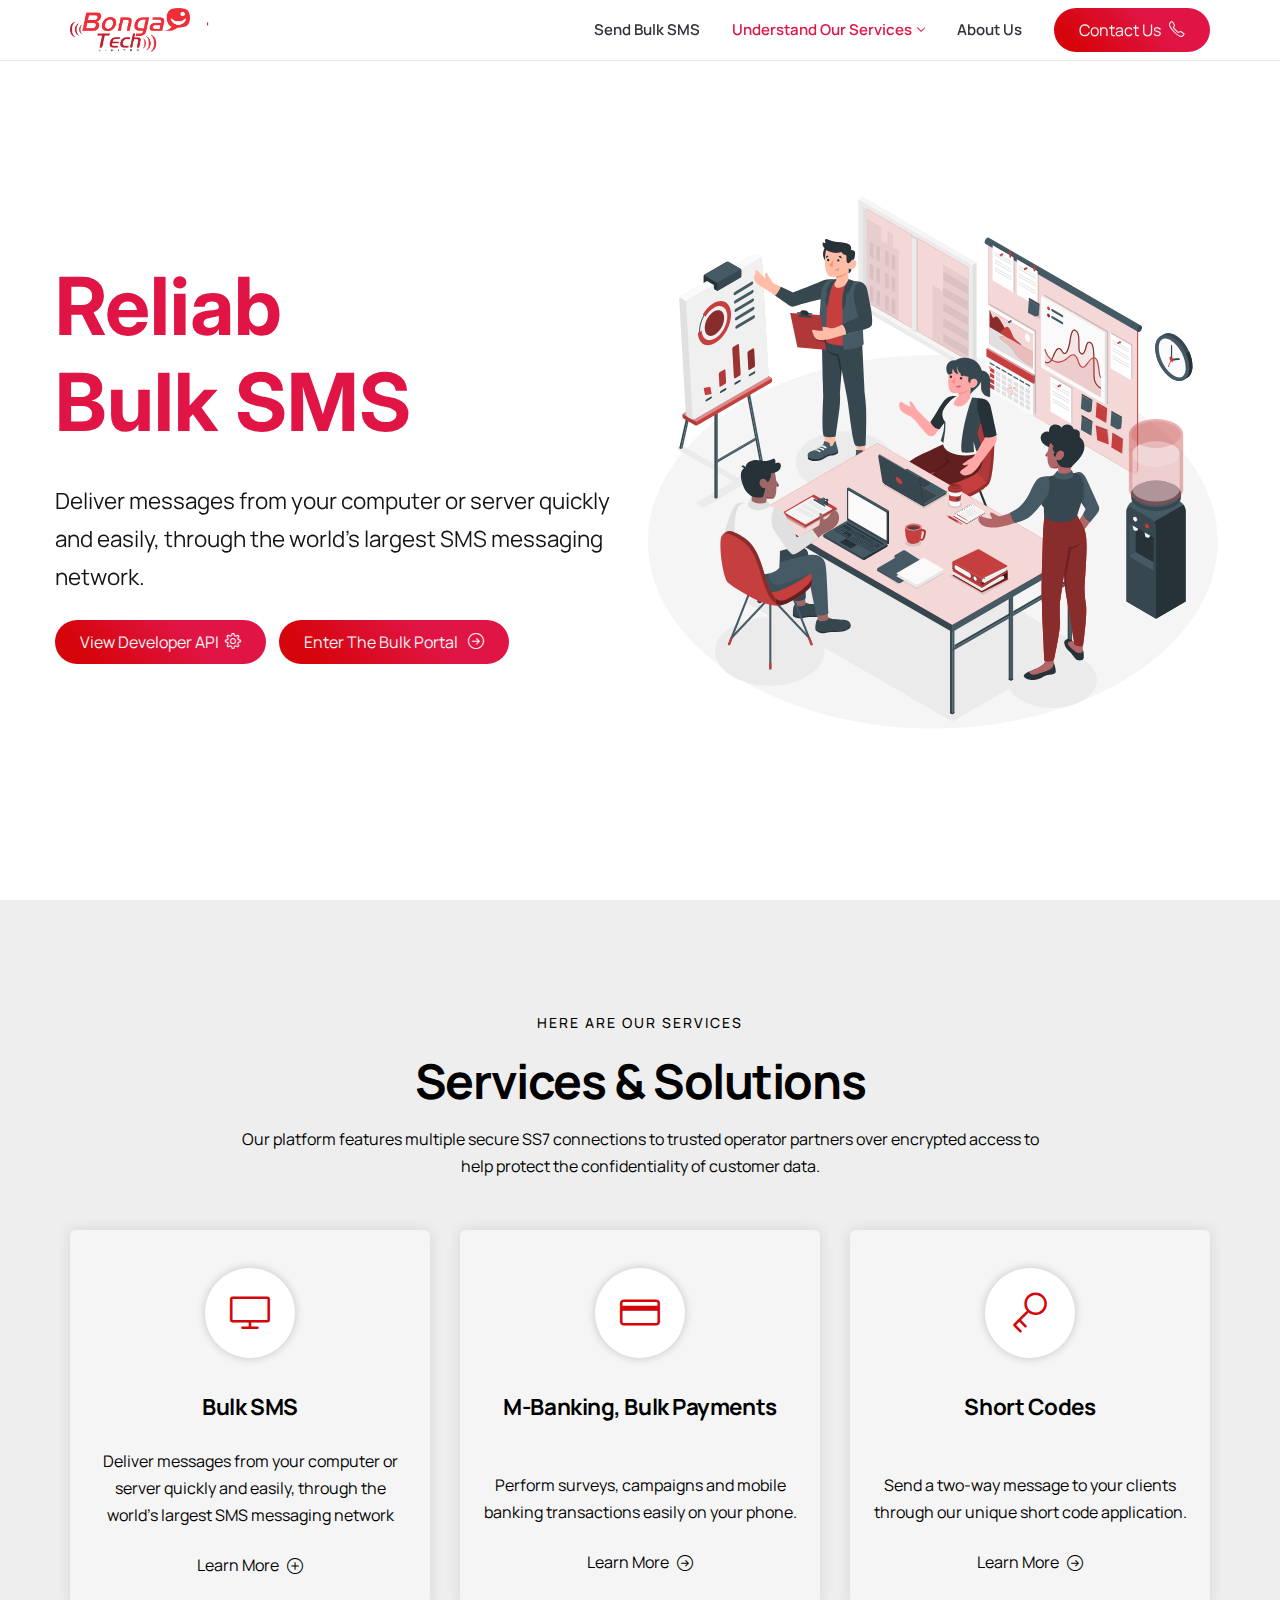
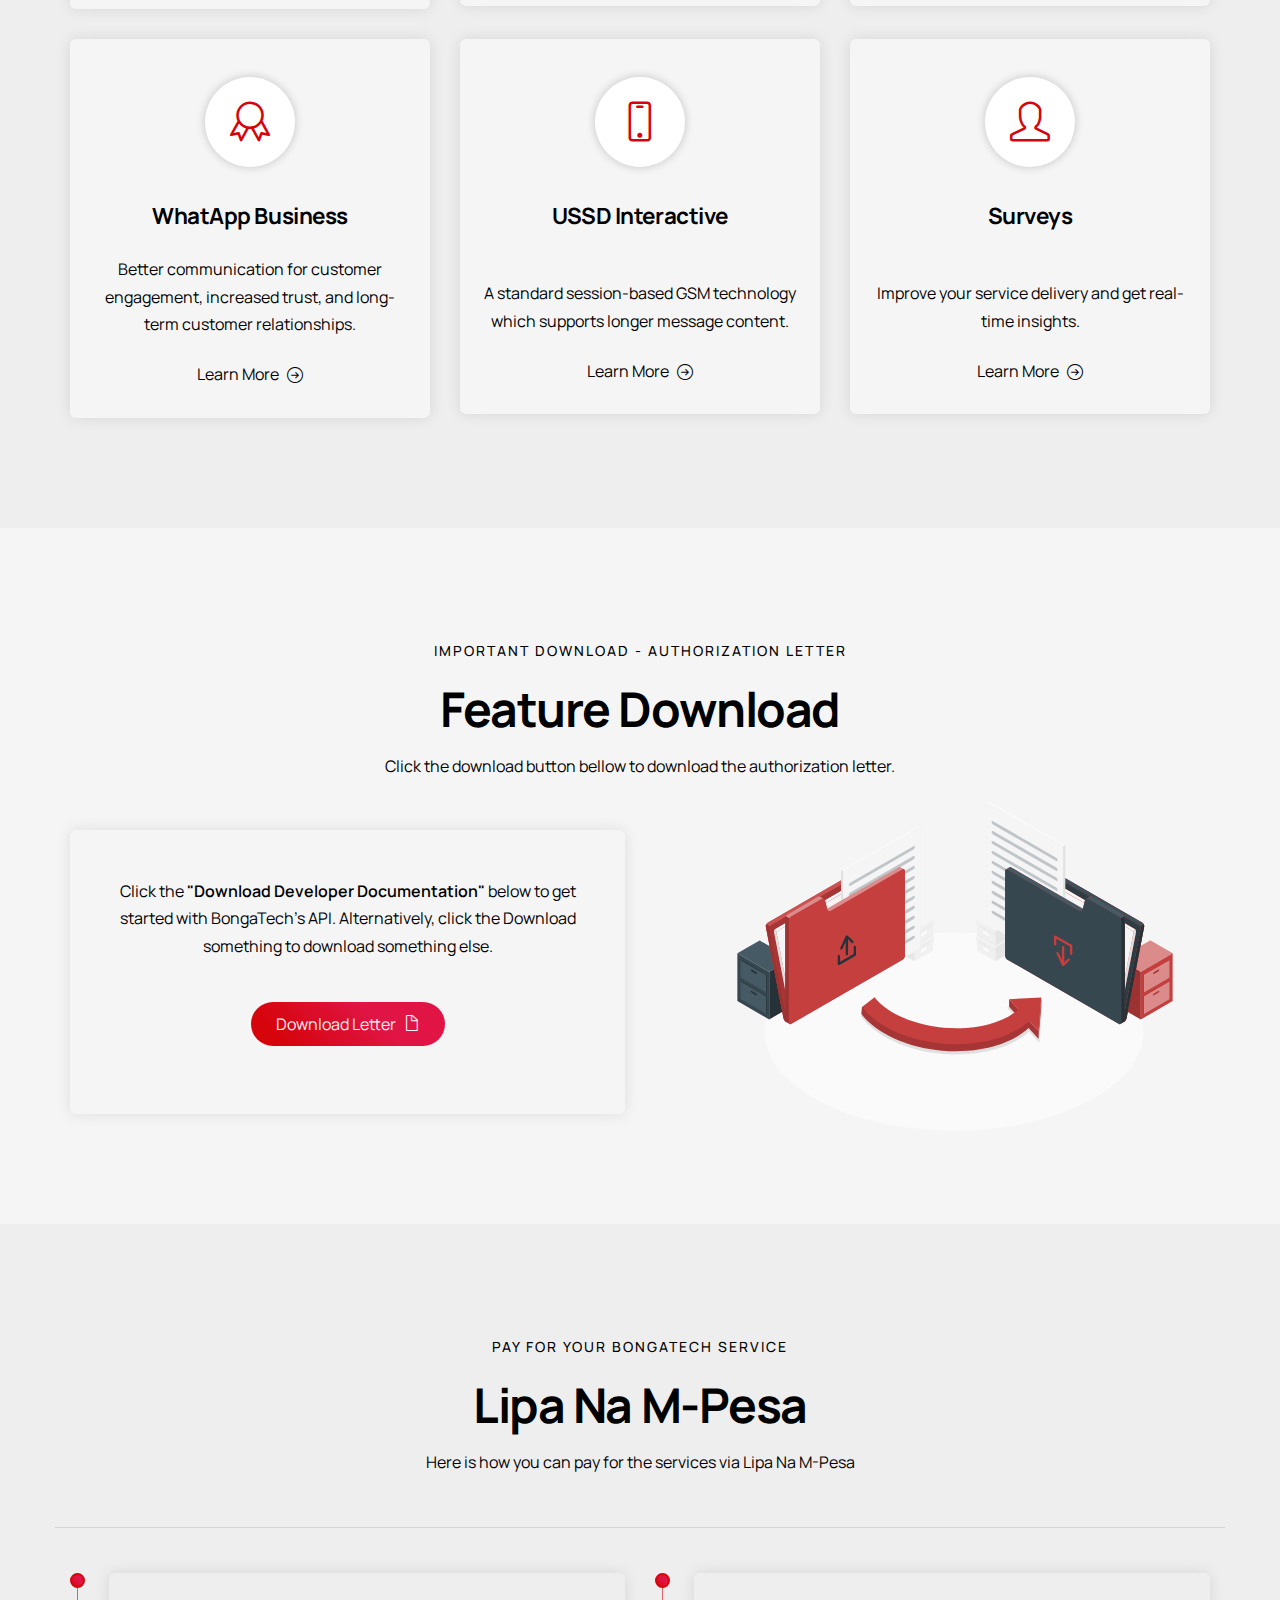
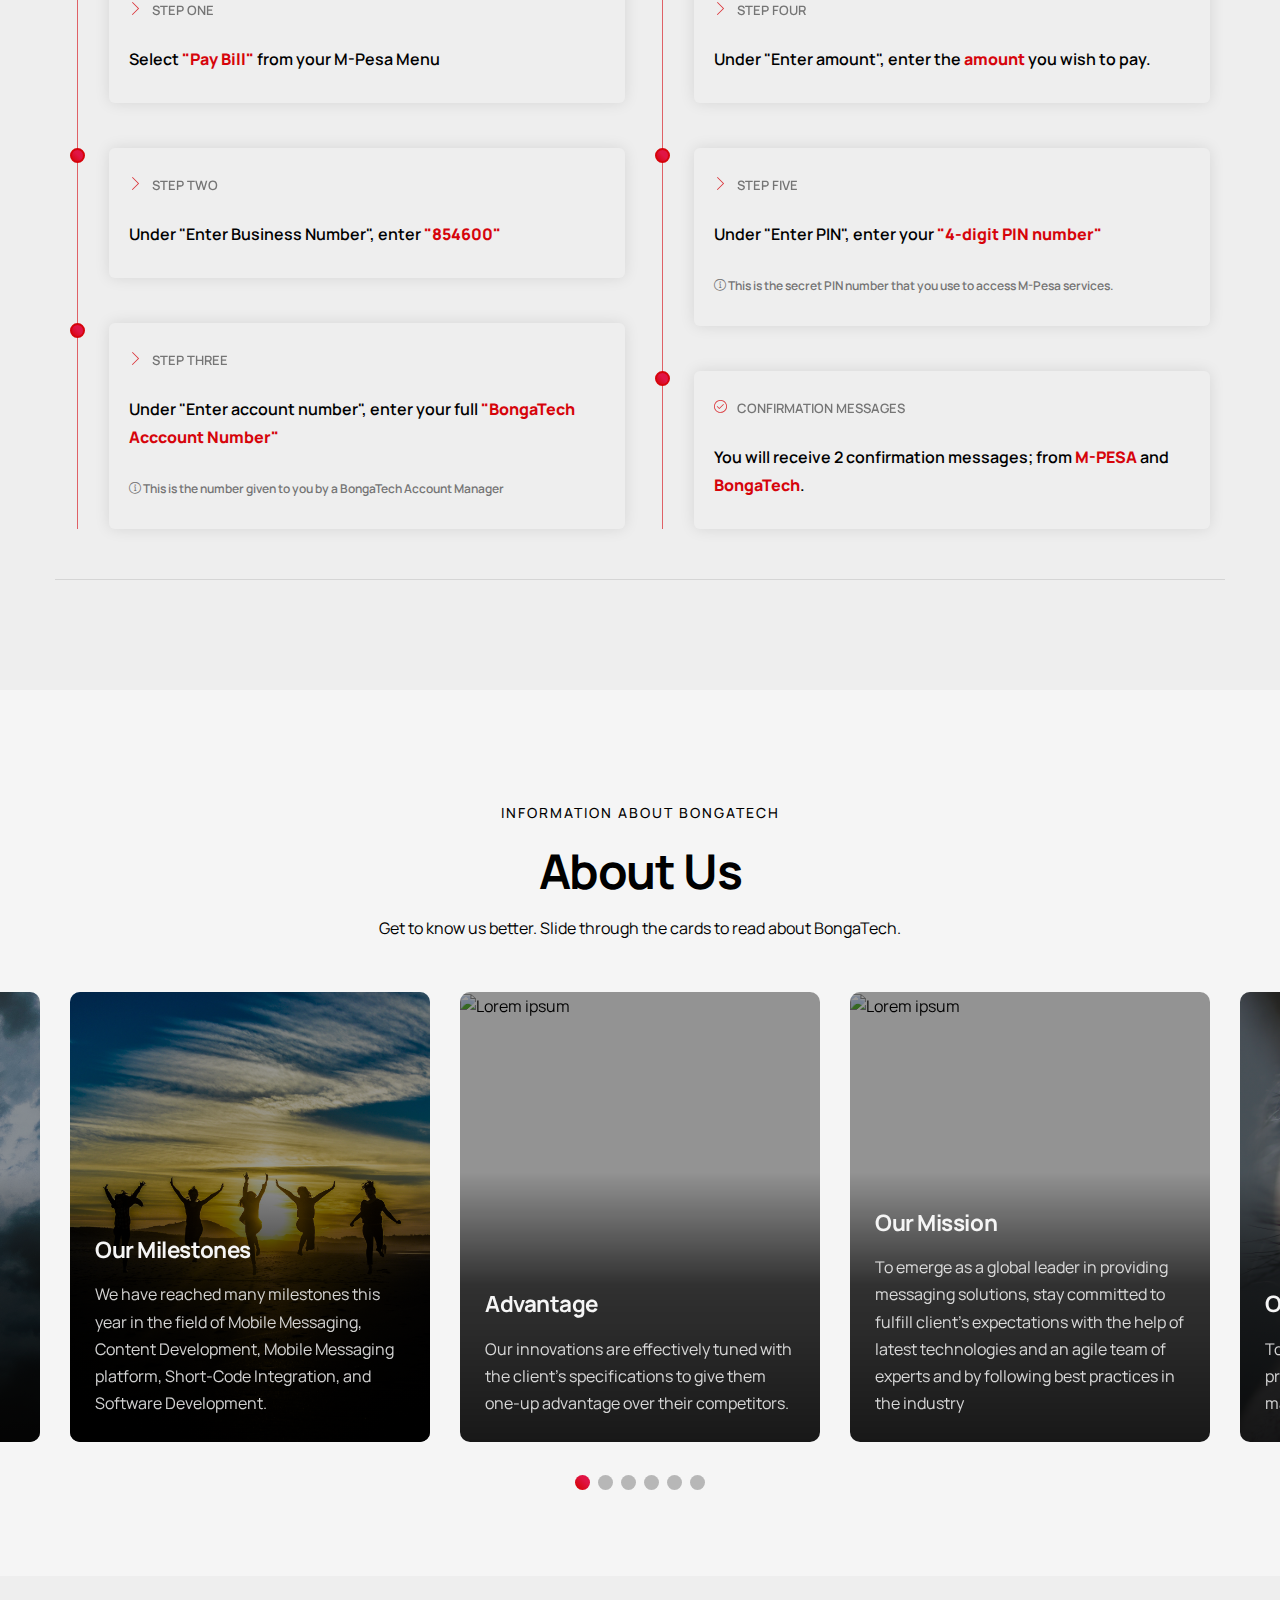
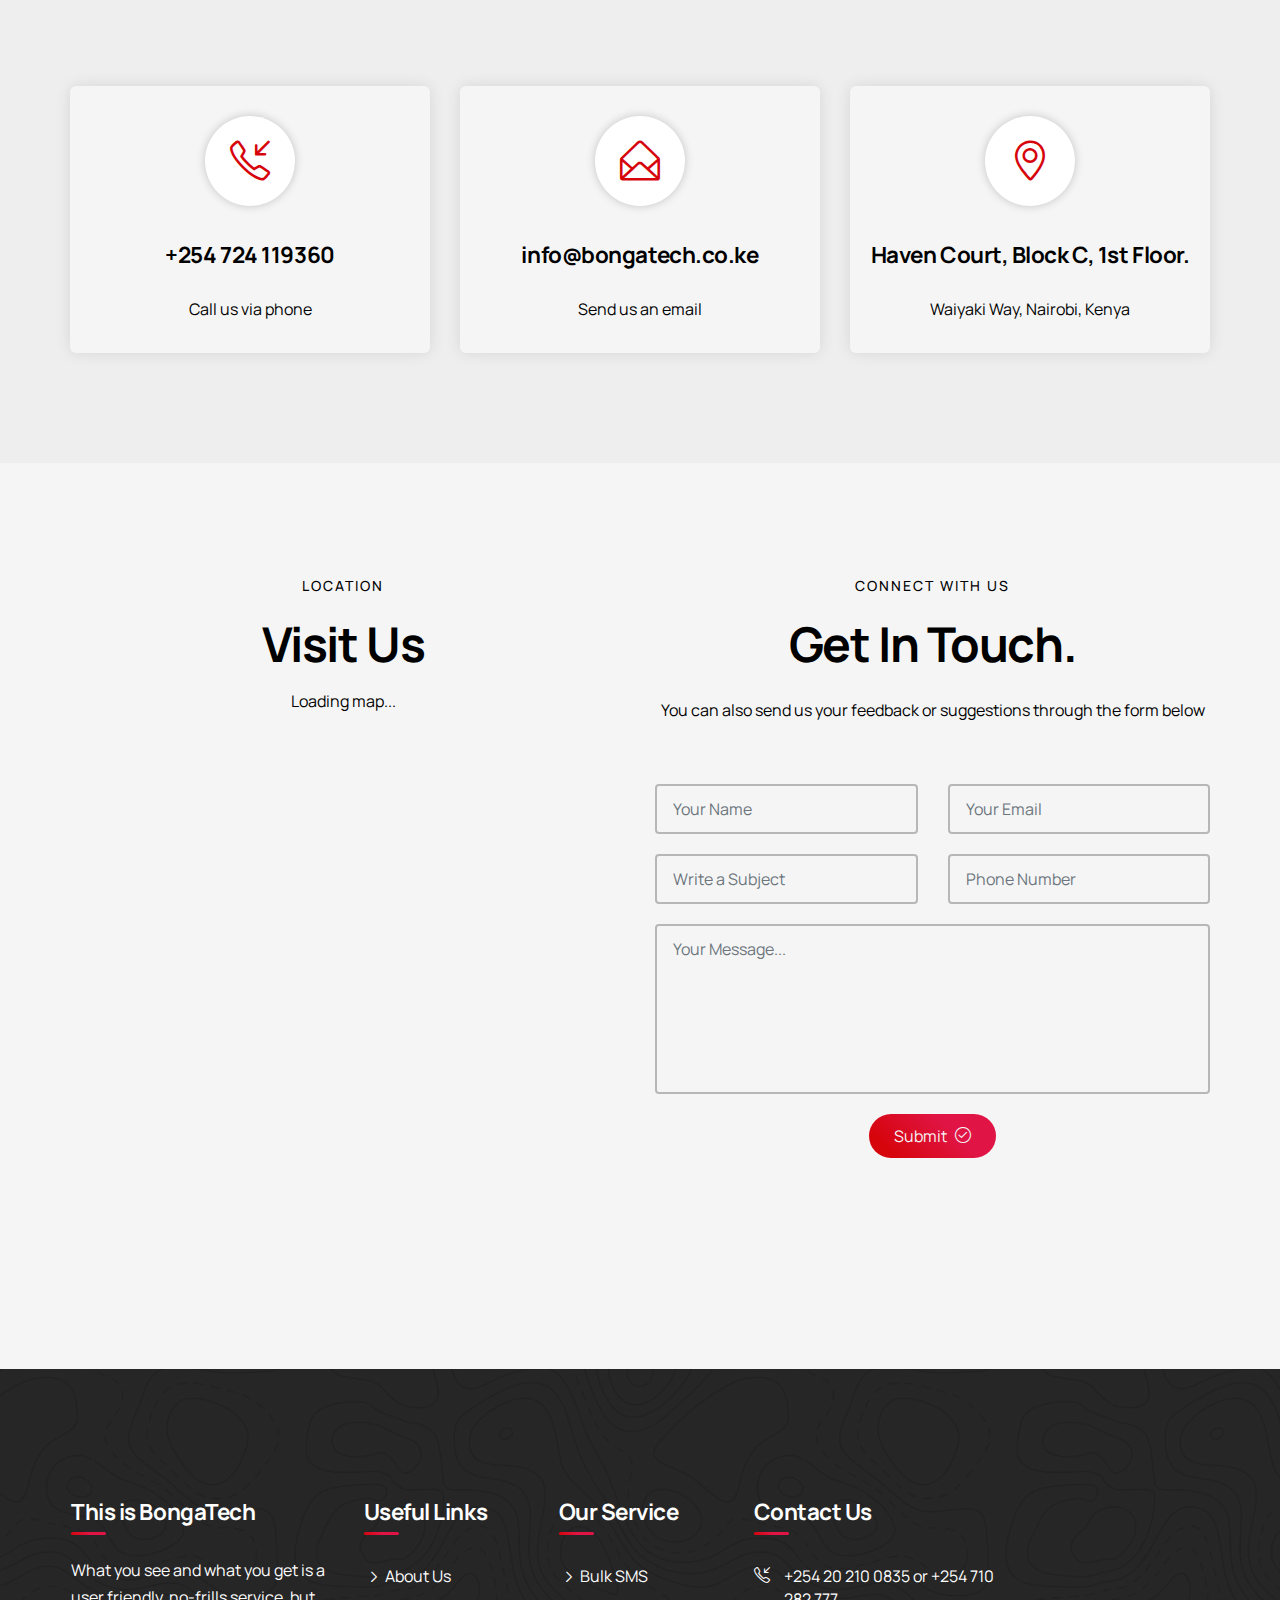
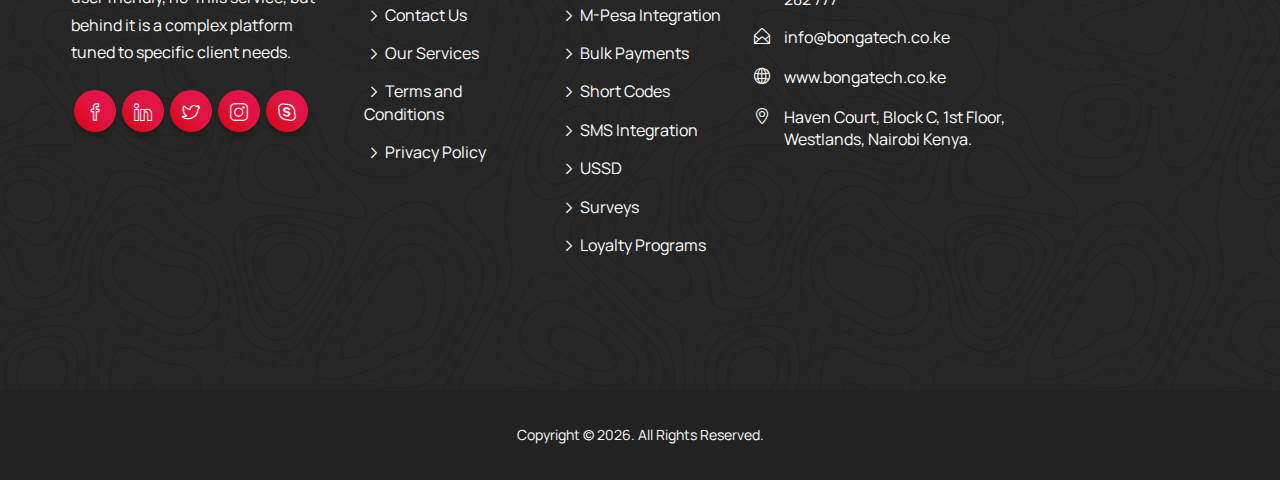
==== index.html @ d8f3064a "Additional page content for services" ====
<!DOCTYPE html>
<html lang="en">

<head>
  <meta name="author" content="">
  <meta name="description" content="">
  <meta http-equiv="Content-Type" content="text/html;charset=UTF-8" />
  <meta name="viewport" content="width=device-width, initial-scale=1.0">
  <title>BongaTech</title>

  <!--Favicon-->
  <link rel="shortcut icon" href="assets/images/favicon.png">

  <!--Stylesheet-->
  <link rel="stylesheet" href="assets/css/stylesheet-main.css">
  <link rel="stylesheet" href="assets/css/default-stylesheet.css">
  <link rel="stylesheet" href="assets/css/pink-color.css">
  <link rel="stylesheet" href="assets/css/scroll.css">

  <!-- Google Font -->
  <link href="https://fonts.googleapis.com/css2?family=Oswald:wght@200;300;400;500;600;700&amp;display=swap"
    rel="stylesheet">
  <link href="https://fonts.googleapis.com/css2?family=Inter:wght@300;400;500;600;700;800;900&amp;display=swap"
    rel="stylesheet">

  <style type="text/css">
    /* Set the size of the div element that contains the map */
    #map {
      height: 520px;
      /* The height is 400 pixels */
      width: 100%;
      /* The width is the width of the web page */
    }
  </style>

  <!--Theme Color Settings-->
  <style>
    :root {
      --hero-bg-color: #ffffff;
      --section-1-bg-color: #eeeeee;
      --section-2-bg-color: #f5f5f5;
      --section-3-bg-color: #eeeeee;
      --section-4-bg-color: #f5f5f5;
      --section-5-bg-color: #eeeeee;
      --section-6-bg-color: #f5f5f5;
      --section-7-bg-color: #eeeeee;
      --section-8-bg-color: #f5f5f5;
      --section-9-bg-color: #eeeeee;
      --section-10-bg-color: #f5f5f5;
      --section-11-bg-color: #eeeeee;
      --footer-bg-color: #000000;
    }

    .scrolldown-wrapper {
      display: none;
    }
  </style>


  <!--Cookie Concent style-->
  <link rel="stylesheet" type="text/css" href="assets/css/cookieconcent.css" />
</head>

<body>

  <!-- Header -->
  <header>
    <!-- Navbar -->
    <nav data-aos="zoom-out" data-aos-delay="800" class="navbar navbar-expand">
      <div class="container header">

        <!-- Navbar Brand-->
        <a href="index.html">
          <img src="assets/images/hireslogo.png" alt="BongaTech" class="navbar-brand" style="width: 120px;">'
        </a>
        <!-- <a class="navbar-brand" href="index.html" style="font-weight: 700;"></a> -->

        <!-- Navbar Items -->
        <ul class="navbar-nav items ml-auto">

          <!-- <li class="nav-item"><a href="#slider" class="nav-link smooth-anchor">Home</a></li> -->

          <li class="nav-item"><a href="#blog" class="nav-link smooth-anchor">Send Bulk SMS</a></li>

          <li class="nav-item dropdown"><a href="#services" class="nav-link active">Understand Our Services<i
                class="icon-arrow-down"></i></a>
            <ul class="dropdown-menu">

              <li class="nav-item dropdown"> <a class="nav-link" href="bulk-sms.html"> Bulk SMS <i
                    class="icon-screen-desktop"></i></a></li>
              <li class="nav-item dropdown"> <a class="nav-link" href="mpesa-integration.html"> M-Pesa Integration<i
                    class="icon-credit-card"></i></a> </li>
              <li class="nav-item dropdown"> <a class="nav-link" href="short-code.html">Short Codes <i
                    class="icon-key"></i></a></li>
              <li class="nav-item dropdown"> <a class="nav-link" href="">SMS Integration<i class="icon-phone"></i></a>
              </li>
              <li class="nav-item dropdown"> <a class="nav-link" href="ussd.html">USSD<i
                    class="icon-screen-smartphone"></i></a>
              </li>
              <li class="nav-item dropdown"> <a class="nav-link" href="#">Surveys<i class="icon-notebook"></i></a></li>
              <li class="nav-item dropdown"> <a class="nav-link" href="#">Loyalty Programs<i class="icon-badge"></i></a>
              </li>

            </ul>
          </li>
          <!-- <li class="nav-item"><a href="#team" class="nav-link smooth-anchor">Buy SMS Credit Units</a></li> -->
          <li class="nav-item"><a href="#about" class="nav-link smooth-anchor">About Us</a></li>
        </ul>
        <ul class="navbar-nav action">
          <li class="nav-item ml-3"><a href="#contact" class="smooth-anchor btn ml-lg-auto primary-button">Contact Us<i
                class="icon-phone"></i></a></li>
        </ul>

        <!-- Navbar Toggle -->
        <ul class="navbar-nav toggle">
          <li class="nav-item"><a href="#" class="nav-link" data-toggle="modal" data-target="#menu"><i
                class="icon-menu m-0"></i></a></li>
        </ul>
      </div>
    </nav>
  </header>

  <!-- Hero Section -->
  <section id="slider" class="p-0 featured">
    <div class="container">
      <div class="swiper-container no-slider featured animation slider-h-100">
        <div class="swiper-wrapper">
          <div class="swiper-slide slide-center">
            <!-- <img src="assets/images/bzsmssdrimg.jpg" class="full-image mask" alt=""> -->
            <!-- <div id="particles-js" class="full-image mask"></div> -->
            <div class="slide-content row">
              <div class="col-xl-6 col-lg-6 col-md-6 d-flex inner">
                <div class="center align-self-left text-center text-md-left">
                  <!-- <h2 data-aos="" data-aos-delay="0" class="title effect-static-text my-0">A</h2>
                <br> -->

                  <h1><span class="typed-words"></span><br>Bulk SMS</h1>
                  <!-- <h2 class="title effect-static-text my-0">Bulk SMS Provider</h2> -->

                  <p data-aos="" data-aos-delay="0" class="description full-slider-text-dark">Deliver
                    messages from your computer or server quickly and easily, through
                    the world’s largest SMS messaging network.</p>
                  <div class="intro-btn-item">
                    <a href="https://bulk.bongatech.co.ke/docs/1.0/overview" data-aos="" data-aos-delay="1200"
                      class="smooth-anchor ml-auto mr-auto ml-md-0 mt-4 btn primary-button">View Developer API<i
                        class="icon-settings"></i></a>
                    <a href="https://bulk.bongatech.co.ke/login" data-aos="" data-aos-delay="1200"
                      class="smooth-anchor ml-auto mr-auto ml-md-0 mt-4 btn primary-button">Enter The Bulk Portal <i
                        class="icon-arrow-right-circle"></i></a>
                  </div>
                </div>
              </div>

              <div class="col-xl-6 col-lg-6 col-md-6 inner">

                <div id="download-image" class="download-image">
                  <object data="assets/images/At the office-amico (1).svg"> </object>
                </div>

              </div>



            </div>
          </div>
        </div>
      </div>

    </div>
  </section>

  <!-- Provided Services Section -->
  <section id="services" class="offers featured background">
    <div class="container">
      <div class="row text-center intro">
        <div class="col-12">
          <span class="sub-item-title">HERE ARE OUR SERVICES</span>
          <h2>Services & Solutions</h2>
          <p class="text-max-800">Our platform features multiple secure SS7 connections to trusted operator partners
            over encrypted
            access to help protect the confidentiality of customer data.</p>
        </div>
      </div>
      <div class="row justify-content-center text-center items">
        <div class="col-12 col-lg-4 col-sm-6 col-xs-12 item">
          <div class="card">
            <i class="icon icon-screen-desktop"></i>
            <h4>Bulk SMS</h4>
            <p>Deliver messages from your computer or server quickly and easily, through the world’s largest SMS
              messaging network</p>
            <a href="" data-toggle="modal" data-target="#modalBulksms" onclick="scrollMagic()"><span>Learn More</span>
              <i class="btn-icon icon-plus"></i></a>
          </div>
        </div>
        <div class="col-12 col-lg-4 col-sm-6 col-xs-12 item">
          <div class="card">
            <i class="icon icon-credit-card"></i>
            <h4>M-Banking, Bulk Payments</h4>
            <br>
            <p>Perform surveys, campaigns and mobile banking transactions easily on your phone.</p>
            <a href="" data-toggle="modal" data-target="#modalBanking" onclick="scrollMagic()"><span>Learn More</span>
              <i class="btn-icon icon-arrow-right-circle"></i></a>
          </div>
        </div>
        <div class="col-12 col-lg-4 col-sm-6 col-xs-12 item">
          <div class="card">
            <i class="icon icon-key"></i>
            <h4>Short Codes</h4>
            <br>
            <p>Send a two-way message to your clients through our unique short code application.</p>
            <a href="" data-toggle="modal" data-target="#modalShortcodes" onclick="scrollMagic()"><span>Learn
                More</span> <i class="btn-icon icon-arrow-right-circle"></i></a>
          </div>
        </div>
        <div class="col-12 col-lg-4 col-sm-6 col-xs-12 item">
          <div class="card">
            <i class="icon icon-badge"></i>
            <h4>WhatApp Business</h4>
            <p>Better communication for customer engagement, increased trust, and long-term customer relationships.
            </p>
            <a href="" data-toggle="modal" data-target="#modalWhatsAppBusiness" onclick="scrollMagic()"><span>Learn
                More</span>
              <i class="btn-icon icon-arrow-right-circle"></i></a>
          </div>
        </div>
        <div class="col-12 col-lg-4 col-sm-6 col-xs-12 item">
          <div class="card">
            <i class="icon icon-screen-smartphone"></i>
            <h4>USSD Interactive</h4>
            <br>
            <p>A standard session-based GSM technology which supports longer message content.</p>
            <a href="" data-toggle="modal" data-target="#modalUssd" onclick="scrollMagic()"><span>Learn More</span>
              <i class="btn-icon icon-arrow-right-circle"></i></a>
          </div>
        </div>
        <div class="col-12 col-lg-4 col-sm-6 col-xs-12 item">
          <div class="card">
            <i class="icon icon-user"></i>
            <h4>Surveys</h4>
            <br>
            <p>Improve your service delivery and get real-time insights.</p>
            <a href="" data-toggle="modal" data-target="#modalSurvey" onclick="scrollMagic()"><span>Learn More</span>
              <i class="btn-icon icon-arrow-right-circle"></i></a>
          </div>
        </div>
      </div>
    </div>

    <!--Modals-->


    <!--Modal, M-Pesa Integration and Bulk Payments-->

    <div class="modal fade" id="modalBanking" tabindex="-1" role="dialog" aria-labelledby="bankingModalCenterTitle"
      aria-hidden="true">
      <div class="modal-dialog modal-dialog-centered modal-lg modal-custom" role="document">
        <div class="modal-content">
          <div class="modal-image">
            <div class="scrolldown-wrapper">
              <div class="scrolldown">
                <svg height="30" width="10">
                  <circle class="scrolldown-p1" cx="5" cy="15" r="2" />
                  <circle class="scrolldown-p2" cx="5" cy="15" r="2" />
                </svg>
              </div>
              <div class="scrolldown-words">
                <span>Scroll Down</span>
              </div>
            </div>
            <img src="assets/images/Invoice-amico.svg" class="" alt="">
            <button type="button" class="close" data-dismiss="modal" aria-label="Close">
              <span aria-hidden="true"><i class="icon-close"></i></span>
            </button>
          </div>

          <div class="modal-header">
            <h2 class="modal-title" id="bankingModalLongTitle">M-Pesa Integration</h2>
          </div>
          <div class="modal-body">
            <p style="font-weight: 500; line-height: 32px;">Our M-Pesa payment API
              allows business organizations
              to connect their systems, websites & mobile
              applications to M-Pesa allowing users to seamlessly
              send or receive money in Kenya using M-Pesa.

              <br>Our dynamic M-Pesa Payment API have user-friendly
              interactive features that provide an excellent platform
              to check transactions notifications in a secure way.
            <p>
          </div>
          <div class="modal-header">
            <h2 class="modal-title" id="bankingModalLongTitle">Bulk Payments</h2>
          </div>
          <div class="modal-body">
            <p style="font-weight: 500; line-height: 32px;">

              Make multiple payments at once from your preferred
              lists. Payroll processing to bank accounts & mobile wallets
              and bulk/ batch payments
              Our systems maintain a backed up record of all
              merchants’ financial and contact information regarding all
              transactions on their websites.
              <br>
              <br>
              <strong style="font-weight: 700; color: #007a4d;"><i class="icon-info" style="margin-right: 5px;"></i>
                We do NOT store card
                transaction details at any point before, during or after a transaction.</strong>
              <br>
              <strong style="font-weight: 700; color: #007a4d;"><i class="icon-info" style="margin-right: 5px;"></i>
                There are no limits to the
                amounts of cash
                you can receive from your clients in any given trading
                period.</strong>

            </p>
          </div>
          <div class="modal-footer">
            <a href="bulk-sms.html" data-aos="" data-aos-delay="1200"
              onclick="window.location.href='mpesa-integration.html'"
              class="smooth-anchor ml-auto mr-auto ml-md-auto mt-auto btn primary-button">Visit Bulk SMS page<i
                class="icon-arrow-right-circle"></i></a>
          </div>
        </div>
      </div>
    </div>

    <!--Modal, Bulk SMS-->

    <div class="modal fade" id="modalBulksms" tabindex="-1" role="dialog" aria-labelledby="bulksmsModalCenterTitle"
      aria-hidden="true">
      <div class="modal-dialog modal-dialog-centered modal-lg modal-custom" role="document">
        <div class="modal-content">
          <div class="modal-image">
            <div class="scrolldown-wrapper">
              <div class="scrolldown">
                <svg height="30" width="10">
                  <circle class="scrolldown-p1" cx="5" cy="15" r="2" />
                  <circle class="scrolldown-p2" cx="5" cy="15" r="2" />
                </svg>
              </div>
              <div class="scrolldown-words">
                Scroll Down
              </div>
            </div>
            <object data="assets/images/Texting-amico.svg"> </object>
            <!-- <img src="assets/images/Texting-amico.svg" class="" alt=""> -->
            <button type="button" class="close" data-dismiss="modal" aria-label="Close">
              <span aria-hidden="true"><i class="icon-close"></i></span>
            </button>
          </div>
          <div class="modal-header">
            <h2 class="modal-title" id="bulksmsModalLongTitle">Bulk SMS</h2>
          </div>
          <div class="modal-body">
            <p style="font-weight: 500; line-height: 32px;">

              Our bulk SMS technology has a platform built for
              scale, speed, and deliverability. You enjoy a single
              interface and enjoy all the benefits of a platform
              that ensures compliance and value.
              Send SMSs to your customers with a branded
              alphanumeric sender ID.

              <br>
              <br>

              <strong style="font-weight: 700;">Here is what our bulk SMS solution guarantees:</strong>

              <br>

              <strong style="font-weight: 700; color: #9d4400;"><i class="icon-check" style="margin-right: 5px;"></i>
                Increase
                brand
                identity</strong>
              <br>
              <strong style="font-weight: 700; color: #9d4400;"><i class="icon-check" style="margin-right: 5px;"></i>
                Increase customer
                engagement with your
                business
              </strong>
              <br>
              <strong style="font-weight: 700; color: #9d4400;"><i class="icon-check" style="margin-right: 5px;"></i>
                Uniqueness
              </strong>

            </p>
            <!-- <div class="modal-footer">
              <button type="button" class="btn btn-secondary" data-dismiss="modal">Close</button>
              <button type="button" class="btn btn-primary">Save changes</button>
            </div> -->
          </div>
          <div class="modal-footer">
            <a href="bulk-sms.html" data-aos="" data-aos-delay="1200" onclick="window.location.href='bulk-sms.html'"
              class="smooth-anchor ml-auto mr-auto ml-md-auto mt-auto btn primary-button">Visit Bulk SMS page<i
                class="icon-arrow-right-circle"></i></a>
          </div>
        </div>
      </div>
    </div>

    <!--Modal Bulk SMS end-->

    <!--Modal, Short codes start-->

    <div class="modal fade" id="modalShortcodes" tabindex="-1" role="dialog"
      aria-labelledby="shortcodesModalCenterTitle" aria-hidden="true">
      <div class="modal-dialog modal-dialog-centered modal-lg modal-custom" role="document">
        <div class="modal-content">
          <div class="modal-image">
            <div class="scrolldown-wrapper">
              <div class="scrolldown">
                <svg height="30" width="10">
                  <circle class="scrolldown-p1" cx="5" cy="15" r="2" />
                  <circle class="scrolldown-p2" cx="5" cy="15" r="2" />
                </svg>
              </div>
              <div class="scrolldown-words">
                Scroll Down
              </div>
            </div>
            <img src="assets/images/Mention-amico.svg" class="" alt="">
            <button type="button" class="close" data-dismiss="modal" aria-label="Close">
              <span aria-hidden="true"><i class="icon-close"></i></span>
            </button>
          </div>
          <div class="modal-header">
            <h2 class="modal-title" id="shortcodesModalLongTitle">Short Codes</h2>
          </div>

          <div class="modal-body">
            <p style="font-weight: 500; line-height: 32px;">

              An SMS short code is a 5 or 6-digit phone number that is used by businesses to send
              and receive text messages at scale. People opt into SMS marketing programs by
              texting a word or phrase known as a &quot;keyword&quot; to a short code. They are specifically
              meant to be shorter than normal phone numbers to make the opt in process easier.
              Additionally, short codes are capable of sending extremely high volumes of text
              messages in a short period of time. This makes them the optimal choice when looking
              to reach large amounts of people.
              <br>
              <br>
              The acceptance of SMS as an effective means is now proven with all Telecom Service
              Providers making this an essential service, using similar concepts across industries
              such as <strong>Banking, Payments, Retail, Restaurants, Insurance Sports, Event
                Management</strong> and <strong>Marketing.</strong>

              <br>

            </p>
          </div>
          <div class="modal-footer">
            <a href="short-code.html" data-aos="" data-aos-delay="1200" onclick="window.location.href='short-code.html'"
              class="smooth-anchor ml-auto mr-auto ml-md-auto mt-auto btn primary-button">Visit short-code page<i
                class="icon-arrow-right-circle"></i></a>
          </div>
        </div>
      </div>
    </div>

    <!--Modal, Survey start-->

    <div class="modal fade" id="modalSurvey" tabindex="-1" role="dialog" aria-labelledby="surveyModalCenterTitle"
      aria-hidden="true">
      <div class="modal-dialog modal-dialog-centered modal-lg modal-custom" role="document">
        <div class="modal-content">
          <div class="modal-image">
            <div class="scrolldown-wrapper">
              <div class="scrolldown">
                <svg height="30" width="10">
                  <circle class="scrolldown-p1" cx="5" cy="15" r="2" />
                  <circle class="scrolldown-p2" cx="5" cy="15" r="2" />
                </svg>
              </div>
              <div class="scrolldown-words">
                Scroll Down
              </div>
            </div>
            <img src="assets/images/Customer Survey-amico.svg" class="" alt="">
            <button type="button" class="close" data-dismiss="modal" aria-label="Close">
              <span aria-hidden="true"><i class="icon-close"></i></span>
            </button>
          </div>
          <div class="modal-header">
            <h2 class="modal-title" id="surveyModalLongTitle">Survey</h2>
          </div>

          <div class="modal-body">
            <p style="font-weight: 500; line-height: 32px;">

              Improve your service delivery by running surveys and get
              real-time insights. Get reviews about your products or
              services and make <strong>data-driven</strong> decisions. Run <strong>NPS surveys</strong>
              and get to know how your services affect your bottom-line.
              <br>

              <br>

            </p>
          </div>
          <!-- <div class="modal-footer">
            <a href="whatsapp-business.html" data-aos="" data-aos-delay="1200"
                      class="smooth-anchor ml-auto mr-auto ml-md-auto mt-auto btn primary-button">Visit M-Pesa and Survey page<i
                        class="icon-arrow-right-circle"></i></a>
          </div> -->
        </div>
      </div>
    </div>


    <!--Modal, USSD start-->

    <div class="modal fade" id="modalUssd" tabindex="-1" role="dialog" aria-labelledby="ussdModalCenterTitle"
      aria-hidden="true">
      <div class="modal-dialog modal-dialog-centered modal-lg modal-custom" role="document">
        <div class="modal-content">
          <div class="modal-image">
            <div class="scrolldown-wrapper">
              <div class="scrolldown">
                <svg height="30" width="10">
                  <circle class="scrolldown-p1" cx="5" cy="15" r="2" />
                  <circle class="scrolldown-p2" cx="5" cy="15" r="2" />
                </svg>
              </div>
              <div class="scrolldown-words">
                Scroll Down
              </div>
            </div>
            <img src="assets/images/Mention-amico.svg" class="" alt="">
            <button type="button" class="close" data-dismiss="modal" aria-label="Close">
              <span aria-hidden="true"><i class="icon-close"></i></span>
            </button>
          </div>
          <div class="modal-header">
            <h2 class="modal-title" id="ussdModalLongTitle">Interactive USSD</h2>
          </div>

          <div class="modal-body">
            <p style="font-weight: 500; line-height: 32px;">

              USSD allows interactive, 2-way communication between
              subscribers and applications. USSD can be use for user
              registration, payment platform and consumer promotion.
              <br>
              <br>

              <strong style="font-weight: 700;">You have the option of choosing between two options namely:</strong>

              <br>

              <strong style="font-weight: 700; color: #9d4400;"><i class="icon-check" style="margin-right: 5px;"></i>
                Shared USSD - used by
                multiple
                businesses or
                brands
              </strong>

              <br>

              <strong style="font-weight: 700; color: #9d4400;"><i class="icon-check" style="margin-right: 5px;"></i>
                Dedicated USSD - used only by a
                single business
                or brand.</strong>

              <br>

              <br>

            </p>
          </div>
          <div class="modal-footer">
            <a href="whatsapp-business.html" data-aos="" data-aos-delay="1200"
              onclick="window.location.href='ussd.html'"
              class="smooth-anchor ml-auto mr-auto ml-md-auto mt-auto btn primary-button">Visit Interactive USSD page<i
                class="icon-arrow-right-circle"></i></a>
          </div>
        </div>
      </div>
    </div>


    <!--Modal, WhatsApp Business start-->

    <div class="modal fade" id="modalWhatsAppBusiness" tabindex="-1" role="dialog"
      aria-labelledby="whatsAppBusinessModalCenterTitle" aria-hidden="true">
      <div class="modal-dialog modal-dialog-centered modal-lg modal-custom" role="document">
        <div class="modal-content">
          <div class="modal-image">
            <div class="scrolldown-wrapper">
              <div class="scrolldown">
                <svg height="30" width="10">
                  <circle class="scrolldown-p1" cx="5" cy="15" r="2" />
                  <circle class="scrolldown-p2" cx="5" cy="15" r="2" />
                </svg>
              </div>
              <div class="scrolldown-words">
                Scroll Down
              </div>
            </div>
            <img src="assets/images/Mention-amico.svg" class="" alt="">
            <button type="button" class="close" data-dismiss="modal" aria-label="Close">
              <span aria-hidden="true"><i class="icon-close"></i></span>
            </button>
          </div>
          <div class="modal-header">
            <h2 class="modal-title" id="whatsAppBusinessModalLongTitle">WhatsApp Business</h2>
          </div>

          <div class="modal-body">
            <p style="font-weight: 500; line-height: 32px;">

              Using WhatsApp Business API for your business messaging opens the door for better
              communication – leading to better customer engagement, increased trust, and long-
              term customer relationships. Your customers would always prefer to send you a
              message over WhatsApp rather than calling a helpdesk number or raising a ticket.
              <br>
              <br>
              Our team of experts help you build and introduce a chatbot to your clients over
              WhatsApp so you can answer FAQs faster, offload work from your client support team,
              and deliver a seamless customer experience.
              <br>
              <br>
              Chatbot or live agent enables you to send real-time alerts and notifications while
              offering always-on support.

              <br>
              <br>
              <strong style="font-weight: 700;">Our Platform is:</strong>

              <br>

              <strong style="font-weight: 700; color: #9d4400;"><i class="icon-check" style="margin-right: 5px;"></i>
                Secure - End-to-end
                encrypted messaging
                that keeps
                information safe.
              </strong>

              <br>

              <strong style="font-weight: 700; color: #9d4400;"><i class="icon-check" style="margin-right: 5px;"></i>
                Engaging - Real-time
                conversations that
                increase delivery,
                open, and conversion
                rates.</strong>

              <br>

              <strong style="font-weight: 700; color: #9d4400;"><i class="icon-check" style="margin-right: 5px;"></i>
                Reliable - We offer 24/7 support
                and channel failover
                to ensure message
                delivery.</strong>

              <br>

              <br>

            </p>
          </div>
          <div class="modal-footer">
            <a href="bulk-sms.html" data-aos="" data-aos-delay="1200"
              onclick="window.location.href='whatsapp-business.html'"
              class="smooth-anchor ml-auto mr-auto ml-md-auto mt-auto btn primary-button">Visit WhatsApp Business page<i
                class="icon-arrow-right-circle"></i></a>
          </div>
        </div>
      </div>
    </div>

  </section>

  <!--Download Item Section-->

  <section id="download" class="offers featured item-left-shape">
    <div class="container">
      <div class="row text-center intro">
        <div class="col-12">
          <span class="sub-item-title">IMPORTANT DOWNLOAD - AUTHORIZATION LETTER</span>
          <h2>Feature Download</h2>
          <p class="text-max-800">Click the download button bellow to download the authorization letter.</p>
        </div>
      </div>
      <div class="swiper-slide slide-center">
        <div class="slider-content row">
          <div class="col-xl-6 col-lg-6 col-md-6 inner">
            <div class="card justify-content-center">
              <!-- <div class="card-header-rogue">
              Download developer documentation
            </div> -->
              <div class="card-body-rogue">
                <p>Click the <strong>"Download Developer Documentation"</strong> below to get started with BongaTech's
                  API. Alternatively,
                  click the Download something to download something else.</p>
              </div>
              <div class="mx-auto" style="margin-bottom: 38px;">
                <button href="download\Authorization Letter sample.docx"
                  onclick="window.open('Authorization Letter sample.docx')"
                  class="smooth-anchor ml-auto mr-auto ml-md-0 mt-4 btn primary-button-rogue">Download Letter<i
                    class="icon-doc""></i></button>
            </div>
           
          </div>
        </div>
        <div id=" download-image" class="download-image-files inner d-flex">
                    <object data="assets/images/Transfer files-amico (1).svg" width="500" height="500"> </object>
              </div>
            </div>
          </div>

        </div>
  </section>

  <!--End Download Item-->


  <!-- Features Section -->
  <section id="features" class="offers featured item-left-shape">
    <div class="container">
      <div class="row text-center intro">
        <div class="col-12">
          <span class="sub-item-title">PAY FOR YOUR BONGATECH SERVICE</span>
          <h2>Lipa Na M-Pesa</h2>
          <p class="text-max-800">Here is how you can pay for the services via Lipa Na M-Pesa</p>
        </div>
      </div>
      <div class="resume-container">
        <div class="row">
          <div class="col-xl-6 col-lg-6 col-md-6">
            <div class="resume-items">
              <div class="item">
                <span class="bullet"></span>
                <div class="card">
                  <div class="card-header">
                    <span class="year"><i class="icon-arrow-right"></i> STEP ONE</span>
                  </div>
                  <div class="card-body">
                    <p>Select <strong>"Pay Bill"</strong> from your M-Pesa Menu</p>
                  </div>
                </div>
              </div>

              <div class="item">
                <span class="bullet"></span>
                <div class="card">
                  <div class="card-header">
                    <span class="year"><i class="icon-arrow-right"></i> STEP TWO</span>
                  </div>
                  <div class="card-body">
                    <p>Under "Enter Business Number", enter <strong>"854600"</strong></p>
                  </div>
                </div>
              </div>

              <div class="item">
                <span class="bullet"></span>
                <div class="card">
                  <div class="card-header">
                    <span class="year"><i class="icon-arrow-right"></i> STEP THREE</span>
                  </div>
                  <div class="card-body">
                    <p>Under "Enter account number", enter your full <strong>"BongaTech Acccount Number"</strong></p>
                    <br>
                    <span style="color: #747474; font-size: 12px; font-weight: 600;">
                      <i class="icon-info"></i> This is the number given to you by a BongaTech Account Manager
                    </span>
                  </div>
                </div>
              </div>
            </div>
          </div>

          <div class="col-xl-6 col-lg-6 col-md-6 skills-container">
            <div class="resume-items">
              <div class="item">
                <span class="bullet"></span>
                <div class="card">
                  <div class="card-header">
                    <span class="year"><i class="icon-arrow-right"></i> STEP FOUR</span>
                  </div>
                  <div class="card-body">
                    <p>Under "Enter amount", enter the <strong>amount</strong> you wish to pay.</p>
                  </div>
                </div>
              </div>

              <div class="item">
                <span class="bullet"></span>
                <div class="card">
                  <div class="card-header">
                    <span class="year"><i class="icon-arrow-right"></i> STEP FIVE</span>
                  </div>
                  <div class="card-body">
                    <p>Under "Enter PIN", enter your <strong>"4-digit PIN number"</strong></p>
                    <br>
                    <span style="color: #747474; font-size: 12px; font-weight: 600;">
                      <i class="icon-info"></i> This is the secret PIN number that you use to access M-Pesa services.
                    </span>
                  </div>
                </div>
              </div>

              <div class="item">
                <span class="bullet"></span>
                <div class="card">
                  <div class="card-header">
                    <span class="year"><i class="icon-check"></i> CONFIRMATION MESSAGES</span>
                  </div>
                  <div class="card-body">
                    <p>You will receive 2 confirmation messages; from <strong>M-PESA</strong> and
                      <strong>BongaTech</strong>.
                    </p>
                  </div>
                </div>
              </div>
            </div>
          </div>
        </div>
      </div>

  </section>

  <!-- About Info Section
  <section id="about" class="utf-highlights featured image-right item-left-shape">
    <div class="container">
      <div class="row">
        <div class="gallery col-12 col-md-6"> <a href="assets/images/about-1.jpg" class="utf-about-box-image"> <i
              class="view-gallery icon-picture"></i> <img src="assets/images/about-1.jpg" class="fit-image"
              alt="About Image"> </a> </div>
        <div class="col-12 col-md-6 pl-5 align-self-center text-center text-md-left">
          <div class="row intro">
            <div class="col-12 p-0">
              <span class="sub-item-title">INFORMATION ABOUT BONGATECH</span>
              <h2 class="featured alt">About Us</h2>
              <div class="bar"></div>
              <p>We are a leading mobile messaging and mobile software development organization.</p>
            </div>
          </div>
          <div class="row items">
            <div class="col-12 p-0">
              <div class="row item">
                <div class="col-12 p-0 col-md-12 align-self-center">
                  <h4>Our Milestones</h4>
                  <p>We have reached many milestones this year in the field of Mobile Messaging,
                    Content Development, Mobile Messaging platform, Short-Code Integration, and Software Development.
                  </p>
                </div>
              </div>
              <div class="row item">
                <div class="col-12 p-0 col-md-12 align-self-center">
                  <h4>Advantage</h4>
                  <p>Our innovations are effectively tuned with the client’s specifications
                    to give them one-up advantage over their competitors.</p>
                </div>
              </div>
            </div>
          </div>
        </div>
      </div>
    </div>
  </section> -->

  <!-- Blog Section -->
  <section id="about" class="carousel featured utf-showcase">
    <div class="container">
      <div class="row text-center intro">
        <div class="col-12">
          <span class="sub-item-title">INFORMATION ABOUT BONGATECH</span>
          <h2 class="featured">About Us</h2>
          <p class="text-max-800">Get to know us better. Slide through the cards to read about BongaTech.</p>
        </div>
      </div>
      <div class="swiper-container slider-mid items">
        <div class="swiper-wrapper">
          <div class="swiper-slide slide-center item">
            <div class="row card p-0 text-left">
              <div class="image-over"> <img src="assets/images/achievement.jpg" alt="Lorem ipsum"> </div>
              <div class="card-caption col-12 p-0">
                <div class="card-body">
                  <!-- <span class="show-date"><i class="icon-user"></i> John Doe</span>
                  <span class="show-date"><i class="icon-clock"></i> 15 Jan, 2020</span> -->
                  <a href="">
                    <h4 class="m-0">Our Milestones</h4>
                  </a>
                  <p>We have reached many milestones this year in the field of Mobile Messaging,
                    Content Development, Mobile Messaging platform, Short-Code Integration, and Software Development.
                  </p>
                </div>
              </div>
            </div>
          </div>
          <div class="swiper-slide slide-center item">
            <div class="row card p-0 text-left">
              <div class="image-over"> <img src="assets/images/bullseye.jpg" alt="Lorem ipsum"> </div>
              <div class="card-caption col-12 p-0">
                <div class="card-body">
                  <a href=" ">
                    <h4 class="m-0">Advantage</h4>
                  </a>
                  <p>Our innovations are effectively tuned with the client’s specifications
                    to give them one-up advantage over their competitors.</p>
                </div>
              </div>
            </div>
          </div>
          <div class="swiper-slide slide-center item">
            <div class="row card p-0 text-left">
              <div class="image-over"> <img src="assets/images/notebook-mockup-on-desk.png" alt="Lorem ipsum"> </div>
              <div class="card-caption col-12 p-0">
                <div class="card-body">
                  <a href="">
                    <h4 class="m-0">Our Mission</h4>
                  </a>
                  <p>To emerge as a global leader in providing messaging solutions,
                    stay committed to fulfill client’s expectations with the help of
                    latest technologies and an agile team of experts and by
                    following best practices in the industry</p>
                </div>
              </div>
            </div>
          </div>
          <div class="swiper-slide slide-center item">
            <div class="row card p-0 text-left">
              <div class="image-over"> <img src="assets/images/vision.jpg" alt="Lorem ipsum"> </div>
              <div class="card-caption col-12 p-0">
                <div class="card-body">
                  <!-- <span class="show-date"><i class="icon-user"></i>...</span>
                  <span class="show-date"><i class="icon-clock"></i>...</span> -->
                  <a href="">
                    <h4 class="m-0">Our Vision</h4>
                  </a>
                  <p>To be the leading business solutions provider in the ICT sector in
                    the Kenyan market and beyond.
                  </p>
                </div>
              </div>
            </div>
          </div>
          <div class="swiper-slide slide-center item">
            <div class="row card p-0 text-left">
              <div class="image-over"> <img src="assets/images/network.jpg" alt="Lorem ipsum"> </div>
              <div class="card-caption col-12 p-0">
                <div class="card-body">
                  <a href="">
                    <h4 class="m-0">Our Values</h4>
                  </a>
                  <p>
                    <strong style="font-weight: 700;"><i class="icon-check" style="margin-right: 5px;"></i>
                      Excellence</strong>
                    <br>
                    <strong style="font-weight: 700;"><i class="icon-check" style="margin-right: 5px;"></i>
                      Intellectual Honesty
                    </strong>
                    <br>
                    <strong style="font-weight: 700;"><i class="icon-check" style="margin-right: 5px;"></i>
                      Respect & Trust
                    </strong>
                    <br>
                    <strong style="font-weight: 700;"><i class="icon-check" style="margin-right: 5px;"></i>
                      Creativity
                    </strong>
                    <br>
                    <strong style="font-weight: 700;"><i class="icon-check" style="margin-right: 5px;"></i>
                      High Focus
                    </strong>
                  </p>
                </div>
              </div>
            </div>
          </div>
          <div class="swiper-slide slide-center item">
            <div class="row card p-0 text-left">
              <div class="image-over"> <img src="assets/images/celltower.jpg" alt="Lorem ipsum"> </div>
              <div class="card-caption col-12 p-0">
                <div class="card-body">
                  <a href="">
                    <h4 class="m-0">Promt Objectives</h4>
                  </a>
                  <p><strong style="font-weight: 700;"><i class="icon-check" style="margin-right: 5px;"></i>
                      Prompt delivery within
                      client timelines
                    </strong>
                    <br>
                    <strong style="font-weight: 700;"><i class="icon-check" style="margin-right: 5px;"></i>
                      Best Customer
                      Satisfaction Index

                    </strong>
                    <br>
                    <strong style="font-weight: 700;"><i class="icon-check" style="margin-right: 5px;"></i>
                      Highly motivated
                      personnel to provide the
                      best service
                    </strong>
                  </p>
                </div>
              </div>
            </div>
          </div>
        </div>
        <div class="swiper-pagination"></div>
      </div>
    </div>
  </section>

  <!-- Company Partners Section
  <section id="partner" class="featured logos">
    <div class="container">
      <div class="row text-center intro mb-3">
        <div class="col-12">
          <span class="sub-item-title">PATNERS AND REGULATORS</span>
          <h2>Our Patners</h2>
        </div>
      </div>
      <div class="col-12 col-sm-12">
        <div class="swiper-container slider-min">
          <div class="swiper-wrapper">
            <div class="swiper-slide slide-center item"><a href="#"><img src="assets/images/brand-logo-1.png"
                  class="fit-image w-100" alt="Logo Image 1"></a></div>
            <div class="swiper-slide slide-center item"><a href="#"><img src="assets/images/brand-logo-2.png"
                  class="fit-image w-100" alt="Logo Image 2"></a></div>
            <div class="swiper-slide slide-center item"><a href="#"><img src="assets/images/brand-logo-3.png"
                  class="fit-image w-100" alt="Logo Image 3"></a></div>
            <div class="swiper-slide slide-center item"><a href="#"><img src="assets/images/brand-logo-4.png"
                  class="fit-image w-100" alt="Logo Image 4"></a></div>
            <div class="swiper-slide slide-center item"><a href="#"><img src="assets/images/brand-logo-5.png"
                  class="fit-image w-100" alt="Logo Image 5"></a></div>
            <div class="swiper-slide slide-center item"><a href="#"><img src="assets/images/brand-logo-6.png"
                  class="fit-image w-100" alt="Logo Image 6"></a></div>
            <div class="swiper-slide slide-center item"><a href="#"><img src="assets/images/brand-logo-7.png"
                  class="fit-image w-100" alt="Logo Image 7"></a></div>
          </div>
        </div>
      </div>
    </div>
  </section> -->

  <!-- Contact Address -->
  <section class="featured offers">
    <div class="container">
      <div class="row justify-content-center text-center items">
        <div class="col-12 col-md-4 col-lg-4 item">
          <div class="card featured"> <i class="icon icon-call-in"></i>
            <div class="hover-overlay-box"></div>
            <h4>+254 724 119360</h4>
            <p>Call us via phone</p>
          </div>
        </div>
        <div class="col-12 col-md-4 col-lg-4 item">
          <div class="card"> <i class="icon icon-envelope-open"></i>
            <div class="hover-overlay-box"></div>
            <h4>info@bongatech.co.ke</h4>
            <p>Send us an email</p>
          </div>
        </div>
        <div class="col-12 col-md-4 col-lg-4 item">
          <div class="card featured"> <i class="icon icon-location-pin"></i>
            <div class="hover-overlay-box"></div>
            <h4>Haven Court, Block C, 1st Floor.</h4>
            <p>Waiyaki Way, Nairobi, Kenya</p>
          </div>
        </div>
      </div>
    </div>
  </section>

  <!-- Contact Form Section -->
  <section id="contact" class="form featured utf-showcase">
    <div class="container">
      <div class="row intro mx-auto text-center">
        <div class="col-12 col-md-6 pr-md-4 d-md-block col-gallery-item">
          <span class="sub-item-title">LOCATION</span>
          <h2 class="featured alt">Visit Us</h2>
          <!--The div element for the map -->

          <div id="map">Loading map...</div>
        </div>
        <div class="col-12 col-md-6 align-self-start text-center text-md-left">
          <!-- Success Message -->
          <div class="row success message" id="success_message">
            <div class="col-12 p-0">
              <i class="icon bigger icon-check"></i>
              <h3>Success Your Message</h3>
              <p>Your Message Has Been Sent Successfully.</p>
              <a href="branding-agency.html" class="btn mx-auto primary-button">Refresh to Homepage <i
                  class="icon-refresh"></i></a>
            </div>
          </div>
          <div class="row text-center">
            <div class="row intro mx-auto">
              <div class="col-12 col-md-12 p-0">
                <span class="sub-item-title">CONNECT WITH US</span>
                <h2 class="featured alt">Get In Touch.</h2>
                <p>You can also send us your feedback or suggestions through the form below</p>
              </div>
            </div>
            <div class="col-12 p-0">
              <div class="row">
                <form class="form-wrapper" onsubmit="return sendmessage();" name="contact-us" id="contact-us"
                  method="post">
                  <fieldset class="step-group">
                    <div class="row">
                      <div class="col-12 col-md-6 input-group padding-left-0">
                        <input type="text" name="name" id="name" data-minlength="3" class="form-control"
                          placeholder="Your Name" required>
                      </div>
                      <div class="col-12 col-md-6 input-group padding-right-0">
                        <input type="email" name="email" id="email" data-minlength="3" class="form-control"
                          placeholder="Your Email" required>
                      </div>
                    </div>
                    <div class="row">
                      <div class="col-12 col-md-6 input-group padding-left-0">
                        <input type="text" name="subject" id="subject" data-minlength="3" class="form-control"
                          placeholder="Write a Subject" required>
                      </div>
                      <div class="col-12 col-md-6 input-group padding-right-0">
                        <input type="number" name="phone" id="phone" data-minlength="3" class="form-control"
                          placeholder="Phone Number" required>
                      </div>
                    </div>
                    <div class="row">
                      <div class="col-12 col-md-12 input-group padding-left-0 padding-right-0">
                        <textarea data-minlength="3" name="message" id="message" class="form-control"
                          placeholder="Your Message..." required></textarea>
                      </div>
                    </div>
                    <div class="col-12 col-md-12 align-self-center text-center input-group">
                      <button class="mx-auto btn primary-button btn_submit">Submit <i
                          class="icon-check left"></i></button>
                    </div>
                  </fieldset>
                </form>
              </div>
            </div>
          </div>
        </div>
      </div>
    </div>
  </section>

  <!-- Footer Section -->
  <footer>
    <section id="footer" class="odd footer">
      <div class="container">
        <div class="row">
          <div class="col-12 col-lg-3 col-sm-12 col-xs-12 p-3 text-lg-left">
            <h4>This is BongaTech</h4>
            <p>What you see and what you get is a user friendly, no-frills service, but behind it
              is a complex platform tuned to specific client needs.</p>
            <ul class="navbar-nav social share-list mt-0 ml-auto">
              <li class="nav-item"><a href="#" class="nav-link"><i class="icon-social-facebook"></i></a></li>
              <li class="nav-item"><a href="#" class="nav-link"><i class="icon-social-linkedin"></i></a></li>
              <li class="nav-item"><a href="#" class="nav-link"><i class="icon-social-twitter"></i></a></li>
              <li class="nav-item"><a href="#" class="nav-link"><i class="icon-social-instagram"></i></a></li>
              <li class="nav-item"><a href="#" class="nav-link"><i class="icon-social-skype"></i></a></li>
            </ul>
          </div>
          <div class="col-12 col-lg-2 col-sm-6 col-xs-6 p-3 text-left">
            <h4>Useful Links</h4>
            <ul class="navbar-nav fb-nav-link">
              <li class="nav-item"><a href="#" class="nav-link"><i class="icon-arrow-right"></i> About Us</a></li>
              <li class="nav-item"><a href="#" class="nav-link"><i class="icon-arrow-right"></i> Contact Us</a></li>
              <li class="nav-item"><a href="#" class="nav-link"><i class="icon-arrow-right"></i> Our Services</a></li>
              <li class="nav-item"><a href="#" class="nav-link"><i class="icon-arrow-right"></i> Terms and
                  Conditions</a>
              </li>
              <li class="nav-item"><a href="#" class="nav-link"><i class="icon-arrow-right"></i> Privacy Policy</a></li>
            </ul>
          </div>
          <div class="col-12 col-lg-2 col-sm-6 col-xs-6 p-3 text-left">
            <h4>Our Service</h4>
            <ul class="navbar-nav fb-nav-link">
              <li class="nav-item"><a href="#" class="nav-link"><i class="icon-arrow-right"></i> Bulk SMS</a></li>
              <li class="nav-item"><a href="#" class="nav-link"><i class="icon-arrow-right"></i> M-Pesa Integration</a>
              </li>
              <li class="nav-item"><a href="#" class="nav-link"><i class="icon-arrow-right"></i> Bulk Payments</a></li>
              <li class="nav-item"><a href="#" class="nav-link"><i class="icon-arrow-right"></i> Short Codes</a></li>
              <li class="nav-item"><a href="#" class="nav-link"><i class="icon-arrow-right"></i> SMS Integration</a>
              </li>
              <li class="nav-item"><a href="#" class="nav-link"><i class="icon-arrow-right"></i> USSD</a></li>
              <li class="nav-item"><a href="#" class="nav-link"><i class="icon-arrow-right"></i> Surveys</a></li>
              <li class="nav-item"><a href="#" class="nav-link"><i class="icon-arrow-right"></i> Loyalty Programs</a>
              </li>
            </ul>
          </div>
          <div class="col-12 col-lg-3 col-sm-6 col-xs-6 p-3 text-left">
            <h4>Contact Us</h4>
            <ul class="navbar-nav fb-contact-info">
              <li class="nav-item"><a href="#" class="nav-link"><i class="icon-call-in mr-2"></i> +254 20 210 0835 or
                  +254 710 282 777</a>
              </li>
              <li class="nav-item"><a href="#" class="nav-link"><i class="icon-envelope-open mr-2"></i>
                  info@bongatech.co.ke
                </a></li>
              <li class="nav-item"><a href="#" class="nav-link"><i class="icon-globe mr-2"></i> www.bongatech.co.ke</a>
              </li>
              <li class="nav-item"><a href="#" class="nav-link"><i class="icon-location-pin mr-2"></i> Haven Court,
                  Block C, 1st Floor,
                  Westlands, Nairobi Kenya.</a></li>
            </ul>
          </div>
        </div>
      </div>
    </section>

    <!-- Copyright Section -->
    <div id="copyright" class="p-3 odd copyright">
      <div class="container">
        <div class="row">
          <div class="col-12 col-md-12 p-3 text-center text-lg-center">
            <p>Copyright © <span id="copyright-year">2020</span>. All Rights Reserved.</p>
          </div>
        </div>
      </div>
    </div>
  </footer>

  <!-- Modal Search Section -->
  <div id="search" class="p-0 modal fade" role="dialog" aria-labelledby="search" aria-hidden="true">
    <div class="modal-dialog modal-dialog-slideout" role="document">
      <div class="modal-content full">
        <div class="modal-header" data-dismiss="modal"><i class="icon-close"></i></div>
        <div class="modal-body">
          <form class="row">
            <div class="col-12 col-md-6 offset-md-3 p-0 align-self-center text-center">
              <div class="row">
                <div class="col-12 p-0 pb-3">
                  <h2>Search Your Keywords?</h2>
                  <div class="bar"></div>
                  <p>There are many variations of passages of Lorem Ipsum available, but the majority have suffered
                    alteration in some form, by injected humour believable.</p>
                </div>
              </div>
              <div class="row">
                <div class="col-12 p-0 input-group">
                  <input type="text" class="form-control search-type-item" placeholder="Type and Hit Enter...">
                  <button class="btn primary-button">SEARCH <i class="icon-magnifier"></i></button>
                </div>
              </div>
            </div>
          </form>
        </div>
      </div>
    </div>
  </div>

  <!-- Modal Menu Navigation -->
  <div id="menu" class="p-0 modal fade" role="dialog" aria-labelledby="menu" aria-hidden="true">
    <div class="modal-dialog modal-dialog-slideout" role="document">
      <div class="modal-content full nav-modal">
        <div class="modal-header" data-dismiss="modal"><i class="icon-close"></i></div>
        <div class="menu modal-body">
          <div class="row w-100">
            <div class="items p-0 col-12 text-center"> </div>
            <div class="contacts p-0 col-12 text-center"> </div>
          </div>
        </div>
      </div>
    </div>
  </div>

  <!-- Back To Top Scroll -->
  <div id="scroll-to-top" class="scroll-to-top"> <a href="#slider" class="smooth-anchor"> <i class="icon-arrow-up"></i>
    </a> </div>

  <!--Scripts-->

  <!--Maps API-->
  <script>
    // Initialize and add the map
    function initMap() {
      // The location of Uluru
      let bongatech = { lat: -1.2613034359541369, lng: 36.79392331432503 };
      // The map, centered at Uluru
      let map = new google.maps.Map(document.getElementById("map"), {
        zoom: 15,
        center: bongatech,
        // mapId: 'f5b6986b04c39697'
      });
      // console.log("This has happened");
      // The marker, positioned at Haven
      let marker = new google.maps.Marker({
        position: bongatech,
        map: map,
      });
    }
  </script>
  <script
    src="https://maps.googleapis.com/maps/api/js?key=AIzaSyAoLqxPy8VWhHXcZunTnTdIyuh94TSbn-g&map_ids=f5b6986b04c39697&callback=initMap">
    </script>
  <script src="assets/js/jquery.min.js"></script>
  <script src="assets/js/jquery.easing.min.js"></script>
  <script src="assets/js/ponyfill.min.js"></script>
  <script src="assets/js/popper.min.js"></script>
  <script src="assets/js/bootstrap.min.js"></script>
  <script src="assets/js/slider.min.js"></script>
  <script src="assets/js/gallery.min.js"></script>
  <script src="assets/js/animation.min.js"></script>
  <script src="assets/js/particles.min.js"></script>
  <script src="assets/js/typed.js"></script>
  <script src="assets/js/custom_script.js"></script>
  <script src="assets/js/scroll.js"></script>
  <script>
    var typed = new Typed('.typed-words', {
      strings: ["Reliable", "Secure", "Flexible", "Innovative"],
      typeSpeed: 100,
      backSpeed: 100,
      backDelay: 4000,
      startDelay: 100,
      loop: true,
      showCursor: false
    });
  </script>

  <script>
    //When the modal revel button is clicked
    function scrollMagic() {
      $('.scrolldown-wrapper').delay(500).fadeIn('slow', function () {
        $('.scrolldown-wrapper').delay(2500).fadeOut();
      });
    }
  </script>

  <!--Cookie Concent-->

  <script src="https://cdn.jsdelivr.net/npm/cookieconsent@3/build/cookieconsent.min.js" data-cfasync="false"></script>
  <script>
    window.cookieconsent.initialise({
      "palette": {
        "popup": {
          "background": "#d6040b"
        },
        "button": {
          "background": "#db5151"
        }
      },
      "theme": "classic",
      "position": "bottom-right",
      "content": {
        "message": "This website (bongatech.co.ke) uses cookies. Allowing cookies provides the best experience.",
        "dismiss": "Okay",
        "href": "bongatech.co.ke"
      }
    });
  </script>
  <script>
    document.querySelector('#copyright-year').innerText = new Date().getFullYear();
  </script>
</body>

</html>
---- assets/css/stylesheet-main.css ----
@charset "UTF-8";
/*Bootstrap Css*/

@import url("other/bootstrap.min.css");
/*Slider Css*/

@import url("other/slider.min.css");
/*Icons Css*/

@import url("other/icons.min.css");
/*Gallery Css*/

@import url("other/gallery.min.css");
/*Animation Css*/

@import url("other/animation.min.css");
/*Google Fonts*/

@import url('https://fonts.googleapis.com/css2?family=Oswald:wght@200;300;400;500;600;700&;display=swap');
@import url('https://fonts.googleapis.com/css2?family=Inter:wght@300;400;500;600;700;800;900&;display=swap');
@import url('https://fonts.googleapis.com/css2?family=Manrope:wght@200;300;400;500;600;700;800&display=swap');
/*----------------------------------------------
   [Table Of Content]
------------------------------------

#. Typography
#. General Style 
#. Section Style
#. Helper Style
#. Header Style
#. Slider Style
#. Feature Services Style
#. Form Control Style
#. Form Wrapper Style
#. List View Style
#. Gallery Style
#. Footer Style
#. Modal Dialog Style
#. Page Not Found
#. Scroll to Top
#. Vfx Loader Style
#. Cookie Concent Style

----------------------------------------------*/

/*----------------------------------------------
 Typography
----------------------------------------------*/

html, body, div, span, applet, object, iframe, h1, h2, h3, h4, h5, h6, p, blockquote, pre, a, abbr, acronym, address, big, cite, code, del, dfn, em, img, ins, kbd, q, s, samp, small, strike, strong, sub, sup, tt, var, b, u, i, center, dl, dt, dd, ol, ul, li, fieldset, form, label, legend, table, caption, tbody, tfoot, thead, tr, th, td, article, aside, canvas, details, embed, figure, figcaption, footer, header, hgroup, menu, nav, output, ruby, section, summary, time, mark, audio, video {
	margin: 0;
	padding: 0;
	border: 0;
	font-size: 100%;
	vertical-align: baseline;
}

article, aside, details, figcaption, figure, footer, header, hgroup, menu, nav, section {
	display: block;
}

html {
	overflow-x: hidden;
}

body {
	overflow-x: hidden;
	font-family: var(--primary-font);
	color: var(--primary-p-color);
	background-color: var(--primary-bg-color);
}

body.odd {
	background-color: var(--secondary-bg-color);
}

body .odd {
	color: var(--secondary-p-color);
}

ol, ul {
	padding-left: 20px;
}

ol {
	list-style: decimal;
}

ul {
	list-style: disclosure-closed;
}

ul ul {
	list-style: disclosure-closed;
}

pre, code {
	display: block;
	margin: 1rem 0;
	color: var(--primary-color);
}

blockquote, q {
	display: block;
	margin: 1rem 0;
	quotes: none;
	quotes: none;
	font-size: 22px;
	line-height: 1.7;
	background: #ffffff;
	font-weight: 700;
	border-radius: 8px;
	padding: 1rem 1.5rem;
	-webkit-box-shadow: 0px 5px 15px 0px rgba(0, 0, 0, 0.07);
	box-shadow: 0px 5px 15px 0px rgba(0, 0, 0, 0.07);
	border-left: 5px solid #ffffff;
}

.odd blockquote, q {
	border-left: 5px solid var(--secondary-bg-color-3);
}

blockquote:before, blockquote:after, q:before, q:after {
	content: '';
	content: none;
}

blockquote p, q p {
	margin: 0;
}

figure {
	margin-bottom: 1.5rem;
}

figcaption {
	margin-bottom: 1.5rem;
	font-style: italic;
	padding: 1rem 1.5rem;
	border-left: 5px solid var(--primary-bg-color-3);
}

.odd figcaption {
	border-left: 5px solid var(--secondary-bg-color-3);
}

table {
	border-collapse: collapse;
	border-spacing: 0;
}

/*----------------------------------------------
 General Style
----------------------------------------------*/

::selection {
	background: rgba(150, 155, 170, 0.5);
}

::-moz-selection {
	background: rgba(150, 155, 170, 0.5);
}

*, *:after, *:before {
	-webkit-box-sizing: border-box;
	-moz-box-sizing: border-box;
	box-sizing: border-box;
}

a:not(.btn), a:link:not(.btn), a:visited:not(.btn), a:hover:not(.btn), a:active:not(.btn) {
	font-size: 1rem;
	font-weight: 400;
	line-height: 1.6;
	color: var(--primary-color);
	text-decoration: none;
}

a:not([href]), a:not([href]):hover, a:not([href]) i, a:not([href]) i:hover {
	color: var(--primary-b-color);
}

p {
	margin: 1.5rem 0;
	font-size: var(--p-size);
	font-weight: var(--p-weight);
	line-height: 1.7;
}

p:first-child {
	margin-top: 0;
}

p:last-child {
	margin-bottom: 0;
}

h1 {
	margin-bottom: 0.5rem;
	font-size: var(--h1-size);
	font-weight: var(--h1-weight);
	line-height: 1.2;
	/* letter-spacing:2px; */
	font-family: var(--h1-font);
	color: var(--primary-color);
	-ms-word-wrap: break-word;
	word-wrap: break-word;
}

h2 {
	margin: 1rem 0;
	font-size: var(--h2-size);
	font-weight: var(--h2-weight);
	letter-spacing: -0.03em;
	line-height: 1.2;
	font-family: var(--primary-font);
	color: var(--primary-t-color);
	-ms-word-wrap: break-word;
	word-wrap: break-word;
	position: relative;
}

.broadcom-item-title {
	font-size: 4rem
}

.odd h2, .odd h3 {
	color: var(--white-color);
}

.odd .skill-text {
	color: #d9d9d9;
}

.odd .card .year, .odd .card .d-block, .odd .about_short_contact_wrap li span label {
	color: #d9d9d9;
}

.odd .resume-items .card .card-body p, .odd .about_short_contact_wrap li span, .odd .about_short_contact_wrap li span a {
	color: #8e8e8e !important;
}

#features.odd p.text-muted {
	color: #8e8e8e !important;
}

h3 {
	margin: 1rem 0 1.5rem 0;
	font-size: 2.0rem;
	letter-spacing: -0.02em;
	font-weight: 700;
	line-height: 1.2;
	font-family: var(--primary-font);
	color: var(--primary-t-color);
	-ms-word-wrap: break-word;
	word-wrap: break-word;
}

h4 {
	margin: 2rem 0 1.5rem 0;
	font-size: 1.4rem;
	letter-spacing: -0.02em;
	font-weight: 700;
	line-height: 1.5;
	font-family: var(--primary-font);
	color: var(--primary-t-color);
	-ms-word-wrap: break-word;
	word-wrap: break-word;
}

.align-self-center h4 {
	margin-top: 1rem;
	margin-bottom: 1.2rem;
	position: relative;
}

.odd h4 {
	color: var(--secondary-t-color);
}

h5 {
	margin: 1.5rem 0;
	font-size: 1.2rem;
	font-weight: 600;
	line-height: 1.5;
	font-family: var(--primary-font);
	color: var(--primary-t-color);
	-ms-word-wrap: break-word;
	word-wrap: break-word;
}

h6 {
	margin: 1.5rem 0;
	font-size: 1rem;
	font-weight: 600;
	line-height: 1.2;
	font-family: var(--primary-font);
	color: var(--primary-t-color);
	-ms-word-wrap: break-word;
	word-wrap: break-word;
}

b, strong {
	font-weight: 600;
}

li {
	margin: 0.5rem 0;
	font-size: 1rem;
	font-weight: 400;
	line-height: 1.5;
}

img {
	max-width: 100%;
	vertical-align: middle;
}

::placeholder {
	color: var(--primary-t-color);
	opacity: 0.5;
}

table {
	border-collapse: separate;
	border-spacing: 10px;
}

table td {
	padding: 10px 0;
}

table th {
	padding: 10px 0;
}

dt {
	margin: 15px 0;
}

address {
	margin-bottom: 1rem;
}

form {
	width: 100%;
}

form label {
	width: 100%;
}

input, textarea, select {
	width: 100%;
	height: 43.48px;
	background: no-repeat;
	box-shadow: none;
	padding: 0.7rem 1rem;
	border-color: var(--primary-l-color);
	border-width: 1px;
	border-radius: 2px;
}

input:focus, textarea:focus, select:focus {
	background: no-repeat;
	color: inherit;
	outline: none;
	border-color: inherit;
	box-shadow: none;
}

input {
	border-color: var(--primary-l-color);
	color: var(--primary-t-color);
}

input:focus {
	border-color: var(--primary-t-color);
	color: var(--primary-t-color);
}

input[type="radio"] {
	height: initial;
}

input[type="submit"] {
	border: 1px solid;
	padding: 2.5px 10px;
	display: block;
	width: fit-content;
	max-width: 200px;
	text-align: center;
	color: var(--primary-color);
}

input[type="submit"]:hover {
	background-color: var(--primary-color);
	color: var(--primary-b-color);
	border-color: var(--primary-color);
}

input[type=checkbox] {
	width: 20px;
	height: 20px;
}

textarea {
	height: 100px;
	resize: none;
	border-color: var(--primary-l-color);
	color: var(--primary-t-color);
}

textarea:focus {
	border-color: var(--primary-t-color);
	color: var(--primary-t-color);
}

select {
	-webkit-appearance: none;
	-moz-appearance: none;
	text-indent: 1px;
	text-overflow: '';
	line-height: 1.2;
	border-color: var(--primary-l-color);
	color: var(--primary-t-color);
}

select:focus {
	border-color: var(--primary-t-color);
	color: var(--primary-t-color);
}

select option {
	color: #2f323a;
}

hr {
	margin: 35px 0;
	border-top: 1px dashed var(--primary-l-color);
}

.odd hr {
	margin: 35px 15px;
	border-top: 1px dashed var(--secondary-l-color);
}

table {
	width: 100%;
}

tr:not(:last-child) {
	border-bottom: 1px solid;
	border-color: var(--primary-l-color);
}

.odd tr:not(:last-child) {
	border-bottom: 1px solid;
	border-color: var(--secondary-l-color);
}

td {
	padding: 10px 0;
}

/*----------------------------------------------
 Section Style
----------------------------------------------*/

section {
	width: 100%;
	padding: 110px 0;
}

section:nth-child(1):not(.footer):not(.copyright), section:nth-child(2):not(.footer):not(.copyright) {
	background-color: var(--hero-bg-color);
}

section:nth-child(3) {
	background-color: var(--section-1-bg-color);
}

section:nth-child(4) {
	background-color: var(--section-2-bg-color);
}

section:nth-child(5) {
	background-color: var(--section-3-bg-color);
}

section:nth-child(6) {
	background-color: var(--section-4-bg-color);
}

section:nth-child(7) {
	background-color: var(--section-5-bg-color);
}

section:nth-child(8) {
	background-color: var(--section-6-bg-color);
}

section:nth-child(9) {
	background-color: var(--section-7-bg-color);
}

section:nth-child(10) {
	background-color: var(--section-8-bg-color);
}

section:nth-child(11) {
	background-color: var(--section-9-bg-color);
}

section:nth-child(12) {
	background-color: var(--section-10-bg-color);
}

section:nth-child(13) {
	background-color: var(--section-11-bg-color);
}

section:nth-child(14) {
	background-color: var(--section-12-bg-color);
}

section:nth-child(15) {
	background-color: var(--section-13-bg-color);
}

section:nth-child(16) {
	background-color: var(--section-14-bg-color);
}

section:nth-child(17) {
	background-color: var(--section-15-bg-color);
}

section.bg-image-1 {
	position: relative;
	background-image: var(--bg-image-1);
	background-size: cover;
	background-position: center center;
	background-attachment: fixed;
}

section.bg-image-2 {
	position: relative;
	background-image: var(--bg-image-2);
	background-size: cover;
	background-position: center center;
	background-attachment: fixed;
}

section.featured {
	position: relative;
}

/*section.featured:after {
	content: '';
	position: absolute;
	z-index: 2;
	bottom: -22px;
	left: 50%;
	left: calc(50% - 2px);
	border-radius: 2px;
	width: 6px;
	height: 44px;
	color: var(--secondary-color);
	-webkit-transform: scale(1.15);
	-moz-transform: scale(1.15);
	-ms-transform: scale(1.15);
	-o-transform: scale(1.15);
	transform: scale(1.15);
	-webkit-transform: scale(1.1) rotate(0deg);
	transform: scale(1.1) rotate(0deg);
	background-image: -webkit-linear-gradient(45deg, var(--secondary-color) 15%, var(--primary-color) 65%);
	background-image: linear-gradient(45deg, var(--secondary-color) 15%, var(--primary-color) 65%);
}
section.featured:before {
	bottom: -45px;
	left: 50%;
	left: calc(50% - 0px);
	border: solid transparent;
	border-top-width: medium;
	border-right-width: medium;
	border-bottom-color: transparent;
	border-bottom-width: medium;
	border-left-width: medium;
	border-top-width: medium;
	border-right-width: medium;
	border-bottom-color: transparent;
	border-bottom-width: medium;
	border-left-width: medium;
	border-bottom-color: var(--secondary-color);
	content: " ";
	height: 0;
	width: 0;
	z-index:2;
	border-radius:30px;
	-webkit-transform: scale(1.1) rotate(180deg);
	transform: scale(1.1) rotate(180deg);
	position: absolute;
	pointer-events: none;
	border-width: 14px;
	margin-left: -13px;
}*/

/*section.featured::after {
    content: '';
    position: absolute;
    z-index: 2;
    bottom: -13px;
    left: 50%;
    left: calc(50% - 15px);
    border-radius: 50% 50% 2px 50%;
    width: 30px;
    height: 30px;
    color: var(--secondary-color);
    -webkit-transform: scale(1.15);
    -moz-transform: scale(1.15);
    -ms-transform: scale(1.15);
    -o-transform: scale(1.15);
    transform: scale(1.15);
    -webkit-transform: scale(1.2) rotate(45deg);
    transform: scale(1.2) rotate(45deg);
    background-image: -webkit-linear-gradient(45deg, var(--secondary-color) 15%, var(--primary-color) 65%);
    background-image: linear-gradient(45deg, var(--secondary-color) 15%, var(--primary-color) 65%);
}*/

/* section.featured::after {
    content: '';
    position: absolute;
    z-index: 2;
    bottom: -35px;
    left: 50%;
    left: calc(50% - 2px);
    border-radius: 10px;
    width: 6px;
    height: 70px;
    color: var(--secondary-color);
    -webkit-transform: scale(1.15);
    -moz-transform: scale(1.15);
    -ms-transform: scale(1.15);
    -o-transform: scale(1.15);
    transform: scale(1.15);
    -webkit-transform: scale(1.2) rotate(0deg);
    transform: scale(1.2) rotate(0deg);
    background-image: -webkit-linear-gradient(45deg, var(--secondary-color) 15%, var(--primary-color) 65%);
    background-image: linear-gradient(45deg, var(--secondary-color) 15%, var(--primary-color) 65%);
} */

section.featured.all:before {
	content: '';
	position: absolute;
	z-index: 1;
	top: 100%;
	left: 0;
	width: 100%;
	border-bottom: 1px solid var(--primary-l-color);
}

section.odd.featured.all:before {
	border-bottom: 1px solid var(--secondary-l-color);
}

main {
	padding: 0;
}

aside {
	padding: 0;
}

.padding-top-100 {
	padding-top: 100px;
}

.padding-bottom-100 {
	padding-bottom: 100px;
}

.container {
	padding: 0;
	max-width: 1170px;
}

.container.header {
	max-width: 1140px;
}

.container.full {
	max-width: 100%;
}

.container.full-grid {
	padding: 0;
	max-width: calc(100% - 30px);
	margin: 0 15px;
}

.container.smaller {
	max-width: 970px;
}

.row {
	margin-left: 0;
	margin-right: 0;
}

.vh-100 {
	height: 100vh;
}

.vh-75 {
	height: 75vh;
}

.clearfix {
	display: block;
	content: "";
	clear: both;
}

/*----------------------------------------------
 About Style
----------------------------------------------*/

.about_short_contact_wrap {
	width: 100%;
	height: auto;
	clear: both;
	float: left;
	margin: 15px 0;
}

.about_short_contact_wrap ul {
	margin: 0px;
	list-style-type: none;
	left: 0;
	display: contents;
}

.about_short_contact_wrap ul li {
	margin: 0px 0px 6px 0px;
	width: 50%;
	float: left;
	color: #6c757d;
	position: relative;
	padding-left: 0px;
	padding-right: 20px;
}

.about_short_contact_wrap ul li label {
	font-weight: 600;
	color: var(--primary-t-color);
	min-width: 100px;
	display: inline-block;
	padding: 2px 8px 2px 0;
	font-size: 1rem;
	border-radius: 4px;
	margin-right: 10px;
	margin-bottom: .5rem;
}

.about_short_contact_wrap ul li a {
	text-decoration: none;
	color: var(--primary-p-color) !important;
	position: relative;
	border-bottom: 1px solid transparent;
	-webkit-transition: all .3s ease;
	-moz-transition: all .3s ease;
	-ms-transition: all .3s ease;
	-o-transition: all .3s ease;
	transition: all .3s ease;
}

.about-social {
	display: inline-block;
}

.about_short_contact_wrap ul li a:hover {
	color: var(--primary-color) !important;
}

.about-social li a {
	height: 40px;
	width: 40px;
	padding: 8px 10px;
	font-size: 16px;
	font-weight: 600;
	display: inline-block;
	border-radius: 40px;
	background-image: -webkit-linear-gradient(45deg, var(--secondary-color) 0%, var(--primary-color) 55%);
	background-image: linear-gradient(45deg, var(--secondary-color) 0%, var(--primary-color) 55%);
	color: var(--primary-b-color) !important;
	-webkit-text-fill-color: var(--primary-b-color) !important;
	line-height: 28px !important;
	transition: all 0.5s;
	text-align: center;
}

.about-social li {
	margin-right: 0.4rem !important;
}

.resume-container {
	border-top: 1px solid rgba(0, 0, 0, .1);
	padding-top: 45px;
	margin-top: 40px;
	padding-bottom: 50px;
	border-bottom: 1px solid rgba(0, 0, 0, .1);
}

.odd .resume-container {
	border-top: 1px solid rgba(255, 255, 255, 0.1);
	border-bottom: 1px solid rgba(255, 255, 255, 0.1);
}

.title-section {
	margin-bottom: 20px;
	font-size: 22px;
}

.resume-container h6 i {
	padding-right: 7px;
}

.resume-items .item .bullet:before, .resume-items .item-label {
	line-height: 40px!important;
	top: 0;
	text-align: center;
	color: #fff;
}

.resume-items .item .card, .resume-items .item .card-header {
	background-color: transparent;
	font-size: 16px;
	border: 0;
}

.resume-items .item .card-header {
	border-bottom: 0;
	position: relative;
	padding: 32px 0 10px;
}

.resume-items .item .card-header>span {
	font-size: 16px;
	text-transform: capitalize;
	color: #575757;
}

.odd .resume-items .item .card-header>span {
	color: #e6e6e6;
}

.resume-items .item .card-header .year {
	position: absolute;
	top: -2px;
	font-size: 13px;
	opacity: .8;
	font-weight: 600;
}

.resume-items .item .bullet {
	border: 2px solid var(--secondary-color);
}

.resume-items .item::before {
	border-left: 1px solid var(--secondary-color);
}

.resume-items .item .card-header .year i {
	padding-right: 10px;
	margin-top: 1.5px;
	position: relative;
	float: left;
	color: var(--secondary-color);
}

.resume-items .item .card-header .year i.fa-caret-right {
	display: none;
}

.resume-items .item .card-header>span>span {
	font-weight: 600;
}

.resume-items .item .card-header .separator {
	display: inline-block;
	width: 10px;
	background-image: -webkit-linear-gradient(45deg, var(--secondary-color) 0%, var(--primary-color) 55%);
	background-image: linear-gradient(45deg, var(--secondary-color) 0%, var(--primary-color) 55%);
	height: 2px;
	margin: 0 7px 3px 7px;
	vertical-align: middle;
}

.card-header-rogue {
	border-bottom: 0;
	position: relative;
	padding: 18px 0 10px;
	font-size: 28px;
	font-weight: 700;
	text-align: center;
	text-transform: capitalize;
	color: #000000;
}

.card-body-rogue {
	text-align: center;
	padding: 18px;
	font-size: 16px;
	font-weight: 600;
	margin: 0;
	color: #000000;
}

.resume-items .item .card-body {
	padding: 0;
}

.resume-items .item .card-body p {
	font-size: 16px;
	font-weight: 600;
	margin: 0;
	color: #000000;
	line-height: 28px;
}

.resume-items .item .card-body strong {
	font-size: 16px;
	font-weight: 800;
	margin: 0;
	color: #d6040b;
	line-height: 28px;
}

.resume-items .item {
	position: relative;
}

.resume-items .item:not(:last-child) {
	padding-bottom: 45px;
}

.resume-items .item:before {
	content: '';
	display: none;
	height: 100%;
	left: 7px;
	opacity: .6;
	position: absolute;
	top: 0;
	width: 1px;
}

.resume-items .item-label {
	display: block;
	font-weight: 600;
	height: 40px;
	left: 50%;
	margin-left: -60px;
	margin-top: -20px;
	position: absolute;
	width: 120px;
	z-index: 10;
	border-radius: 4px;
}

.resume-items .item .bullet {
	display: none;
	height: 15px;
	left: 0px;
	position: absolute;
	background-image: -webkit-linear-gradient(45deg, var(--secondary-color) 0%, var(--primary-color) 55%);
	background-image: linear-gradient(45deg, var(--secondary-color) 0%, var(--primary-color) 55%);
	top: 0;
	width: 15px;
	border-radius: 50%;
}

.resume-items .item .card {
	width: 100%;
}

.download-image-files{
	position: absolute;
    left: 650px;
    bottom: -70px;
    width: 600px;
}

@media (min-width:768px) {
	.resume-items .item .bullet, .resume-items .item:before {
		display: block;
	}
	.resume-items .item-label {
		left: 0;
		margin-left: 0;
		margin-top: 0;
	}
	.resume-items .item .card {
		margin-left: 39px;
		width: calc(100% - 39px);
	}
}

.skills-title {
	padding-top: 50px;
}

.skill-text {
	display: block;
	margin-bottom: 15px;
	font-size: 16px;
	color: var(--primary-t-color);
	font-weight: 600;
	margin-top: 40px;
	text-transform: uppercase;
}

.chart-bar>.percent {
	border: 1px solid var(--secondary-color);
	color: var(--secondary-color);
}

.chart-bar {
	border-radius: 10px;
	display: block;
	height: 8px;
	position: relative;
	width: 100%;
	background: #ddd;
	margin-bottom: 0;
}

.chart-bar>.item-progress {
	border-radius: 10px;
	height: 100%;
	left: 0;
	position: absolute;
	top: 0;
	width: 1%;
}

.chart-bar>.item-progress {
	background: -webkit-linear-gradient(45deg, var(--secondary-color) 15%, var(--primary-color) 65%);
	background: linear-gradient(45deg, var(--secondary-color) 15%, var(--primary-color) 65%);
}

.chart-bar>.percent {
	height: 26px;
	margin-top: -42px;
	position: absolute;
	right: calc(100% - 40px);
	width: 46px;
	z-index: 10;
	color: var(--secondary-color);
	border-radius: 4px;
	font-weight: 600;
	font-size: 12px;
	line-height: 28px;
	top: 50%;
	text-align: center;
}

.chart-bar>.percent span {
	position: relative;
	display: block;
}

.chart-bar>.percent span:before {}

.arrow {
	display: inline-block;
	padding: 4px;
	transform: translateY(33.5px) rotate(45deg) skew(3deg, 3deg) translateX(-27px);
	background-color: #EEEEEE;
	bottom: 8px;
	border: 1px solid #e33324;
	border-width: 0 2px 1px 0;
	position: absolute;
}

.odd .arrow {
	background-color: #111111;
}

.btn-resume {
	margin-top: 30px;
}

@media only screen and (max-width:767px) {
	.resume-items .item:last-child {
		padding-bottom: 40px;
	}
	.resume-items .item:not(:last-child) {
		padding-bottom: 30px;
	}
	.skills-title {
		padding-top: 10px;
	}
	.about_short_contact_wrap ul li, #features .about-text-item {
		width: 100%;
		text-align: left !important;
	}
	#portfolio-2.utf-showcase .card {
		height: auto;
	}
	#features.item-left-shape .bar {
		margin-left: 0;
		margin-right: auto;
	}
	.download-image-files {
		height: 200px;
	}
}

/*----------------------------------------------
 Helper Style
----------------------------------------------*/

.intro {
	margin-bottom: 50px;
}

.intro h1:first-child, .intro h2:first-child, .intro h3:first-child {
	margin-top: 0;
	position: relative;
	margin-bottom: .5rem;
}

.text-center .bar, .text-center .bar::before, .section#about .align-items-center .bar, .section#about .align-items-center .bar::before {
	background: #1eb1de;
}

.section#about .align-items-center .bar::before {
	content: '';
	position: absolute;
	left: 0;
	top: -2.7px;
	height: 10px;
	width: 10px;
	border-radius: 50%;
	background: #ff214f;
	-webkit-animation-duration: 3s;
	animation-duration: 3s;
	-webkit-animation-timing-function: linear;
	animation-timing-function: linear;
	-webkit-animation-iteration-count: infinite;
	animation-iteration-count: infinite;
	-webkit-animation-name: MOVE-BG;
	animation-name: MOVE-BG;
}

span.sub-item-title {
	/* background-image: -webkit-linear-gradient(45deg, var(--secondary-color) 0%, var(--primary-color) 55%);
	background-image: linear-gradient(45deg, var(--secondary-color) 0%, var(--primary-color) 55%);
	box-shadow: 0 2px 10px rgba(0,0,0,0.08); */
	line-height: 26px;
	color: rgb(0, 0, 0);
	display: inline-block;
	max-width: max-content;
	letter-spacing: 2px;
	margin: 0 auto;
	border-radius: 4px;
	font-size: 14px;
	font-weight: 500;
	text-transform: capitalize;
}

.text-center .bar {
	height: 4px;
	width: 70px;
	background-image: -webkit-linear-gradient(45deg, var(--secondary-color) 0%, var(--primary-color) 55%);
	background-image: linear-gradient(45deg, var(--secondary-color) 0%, var(--primary-color) 55%);
	margin: 10px auto 20px auto;
	position: relative;
	border-radius: 30px;
	text-align: center;
}

.item-left-shape .bar {
	height: 4px;
	width: 70px;
	background-image: -webkit-linear-gradient(45deg, var(--secondary-color) 0%, var(--primary-color) 55%);
	background-image: linear-gradient(45deg, var(--secondary-color) 0%, var(--primary-color) 55%);
	margin: 10px auto 20px 0;
	position: relative;
	border-radius: 30px;
	text-align: left;
}

.item-left-shape .text-md-left p {
	margin-top: 1rem;
}

.text-center .bar::before {
	content: '';
	position: absolute;
	left: 0;
	top: -2.7px;
	height: 10px;
	width: 10px;
	border-radius: 50%;
	background-image: -webkit-linear-gradient(45deg, var(--secondary-color) 0%, var(--primary-color) 55%);
	background-image: linear-gradient(45deg, var(--secondary-color) 0%, var(--primary-color) 55%);
	-webkit-animation-duration: 3s;
	animation-duration: 3s;
	-webkit-animation-timing-function: linear;
	animation-timing-function: linear;
	-webkit-animation-iteration-count: infinite;
	animation-iteration-count: infinite;
	-webkit-animation-name: MOVE-BG;
	animation-name: MOVE-BG;
}

@-webkit-keyframes MOVE-BG {
	from {
		-webkit-transform: translateX(0);
		transform: translateX(0);
	}
	to {
		-webkit-transform: translateX(65px);
		transform: translateX(65px);
	}
}

@keyframes MOVE-BG {
	from {
		-webkit-transform: translateX(0);
		transform: translateX(0);
	}
	to {
		-webkit-transform: translateX(65px);
		transform: translateX(65px);
	}
}

.utf-blog-listing .items {
	margin-bottom: 30px;
}

.utf-blog-listing .items .item {
	margin-bottom: 30px;
}

.utf-blog-grid:not(.masonry) .items {
	margin-bottom: 30px;
}

.utf-blog-grid:not(.masonry) .items .item:not(:nth-last-child(-n+3)) {
	margin-bottom: 30px;
}

.utf-blog-grid:not(.masonry) .items .item.sticky .card:before {
	top: -10px;
	right: 0;
	bottom: 0;
	left: -10px;
	position: absolute;
	z-index: -1;
	content: '';
	width: calc(50% + 10px);
	height: calc(50% + 10px);
	border: none;
	background-image: -webkit-linear-gradient(45deg, var(--secondary-color) 15%, var(--primary-color) 65%);
	background-image: linear-gradient(45deg, var(--secondary-color) 15%, var(--primary-color) 65%);
	transition-timing-function: cubic-bezier(.25, .25, .75, .75);
	transition-duration: 0.4s;
	transition-property: opacity, transform;
}

.utf-post-holder-item {
	list-style: none;
	width: 100%;
	border-left: 5px solid var(--primary-bg-color-3);
	background-color: var(--primary-bg-color-2);
	padding: 30px;
	margin-top: 35px;
}

.sidebar .item {
	margin-bottom: 35px;
}

.sidebar ol, .sidebar ul {
	list-style: none;
	padding: 0;
}

.sidebar ol ol, .sidebar ul ul {
	padding: 15px;
}

.sidebar ul.children {
	padding: 0;
}

.sidebar .sub-menu {
	padding: 0;
}

.sidebar ul li:not(.nav-item):not(.list-group-item) {
	position: relative;
	padding-left: 25px;
}

.sidebar li:not(.nav-item):not(.list-group-item):before {
	content: '';
	position: absolute;
	top: 9px;
	right: 0;
	bottom: 0;
	left: 0;
	width: 5px;
	height: 5px;
	border-radius: 100px;
	background-color: var(--primary-bg-color-3);
}

.sidebar li:hover:before {
	background-color: var(--primary-color);
}

.sidebar ul li a:not(.btn) {
	color: inherit;
}

.sidebar ul li a:not(.btn):hover {
	color: var(--primary-color);
}

.sidebar .title {
	width: 100%;
	margin-top: 0;
	padding: 10px 0 0px;
	margin-bottom: 25px;
	list-style: none;
}

.sidebar h4.title::after {
	position: absolute;
	content: '';
	left: 0px;
	bottom: -7px;
	height: 3px;
	width: 35px;
	border-radius: 30px;
	background-image: -webkit-linear-gradient(45deg, var(--secondary-color) 0%, var(--primary-color) 55%);
	background-image: linear-gradient(45deg, var(--secondary-color) 0%, var(--primary-color) 55%);
}

.sidebar ul.recent-blog-item li {
	border-bottom: 1px solid var(--primary-l-color) !important;
	padding-bottom: 12px !important;
	margin-bottom: 5px;
}

.utf-input-with-icon {
	display: block;
	position: relative;
}

.utf-input-with-icon input {
	border: 2px solid var(--primary-l-color);
	border-radius: 4px;
	height: 50px;
}

.utf-input-with-icon i {
	position: absolute;
	top: 50%;
	transform: translateY(-50%);
	right: 15px;
	font-size: 20px;
	color: #a0a0a0;
	font-style: normal;
	cursor: pointer;
	pointer-events: pointer;
}

.utf-sidebar-widget-item .utf-detail-banner-add-section {
	text-align: center;
}

.utf-sidebar-widget-item {
	margin-bottom: 30px;
	display: block;
	background: #ffffff;
	padding: 20px;
	border-radius: 6px;
	border: 1px solid rgba(0, 0, 0, 0.06);
	box-shadow: 0 1px 8px rgba(0, 0, 0, 0.05);
}

ul.utf-featured-list {
	padding: 0;
	margin: 0;
	margin-top: 25px;
	list-style-type: none;
}

ul.utf-featured-list li {
	padding-left: 0 !important;
}

.utf-sidebr-pro-widget {
	border-bottom: 1px solid #e8ecec;
	margin-bottom: 12px;
	padding-bottom: 12px;
	overflow: hidden;
}

.utf-blog-thumb-info-image img {
	margin-right: 15px;
	width: 85px;
	height: 85px;
	border-radius: 4px;
	float: left;
	object-fit: cover;
}

.utf-sidebar-widget-item h4 {
	margin-bottom: 25px;
	padding-bottom: 6px;
	line-height: 24px;
	margin-top: 0;
	position: relative;
	border-bottom: 1px solid rgba(0, 0, 0, 0.15);
}

.utf-blog-thumb-info-content span {
	color: #727272;
	font-size: 14px;
	line-height: 22px;
	text-transform: capitalize;
	background: #f0f0f0;
	display: inline-block;
	padding: 2px 10px;
	border-radius: 4px;
	font-weight: 500;
	margin-top: 4px;
	margin-bottom: 2px;
}

.utf-blog-thumb-info-content a {
	width: 100%;
	display: block;
	margin-bottom: 5px;
}

.utf-sidebar-widget-item h4:before {
	background-image: -webkit-linear-gradient(45deg, var(--secondary-color) 0%, var(--primary-color) 55%);
	background-image: linear-gradient(45deg, var(--secondary-color) 0%, var(--primary-color) 55%);
	border: 0 none;
	content: "";
	height: 3px;
	left: 0;
	position: absolute;
	bottom: -2px;
	width: 40px;
	border-radius: 30px;
}

.utf-sidebr-pro-widget:last-child {
	border-bottom: 0;
	margin-bottom: 0;
	padding-bottom: 0;
}

.sidebar ul li.list-group-item {
	padding: 0.45rem 0.1rem;
	border-bottom: 0;
}

.sidebar ul li.recentcomments {
	padding: 15px 25px;
	border: 2px solid var(--primary-bg-color-3);
	border-radius: 4px;
}

.sidebar ul li.recentcomments:before {
	content: none;
}

.list-group .list-group-item .icon {
	color: var(--primary-color);
	margin-right: 15px;
	display: flex;
	align-items: center;
	justify-content: center;
}

.offers .items .item:not(:nth-last-child(-n+3)) {
	margin-bottom: 30px;
}

#features.offers .items .item:not(:nth-last-child(-n+0)) {
	margin-bottom: 0px;
}

.offers .items .item .icon {
	background-image: -webkit-linear-gradient(45deg, var(--secondary-color) 15%, var(--primary-color) 65%);
	background-image: linear-gradient(45deg, var(--secondary-color) 15%, var(--primary-color) 65%);
	-webkit-background-clip: text;
	background-clip: text;
	-webkit-text-fill-color: var(--secondary-color);
	background: #fff;
	width: 90px;
	height: 90px;
	line-height: 90px;
	border-radius: 100px;
	-webkit-box-shadow: 0px 0px 10px 0px rgba(0, 0, 0, 0.2);
	box-shadow: 0px 0px 10px 0px rgba(0, 0, 0, 0.2);
}

.offers.secondary .items .item h4 {
	margin-top: 0;
}

#portfolio.offers.secondary .items .item h4 {
	margin-top: 20px;
	margin-bottom: 5px;
}

.plans .items .item .icon {
	background-image: -webkit-linear-gradient(45deg, var(--secondary-color) 15%, var(--primary-color) 65%);
	background-image: linear-gradient(45deg, var(--secondary-color) 15%, var(--primary-color) 65%);
	-webkit-background-clip: text;
	background-clip: text;
	-webkit-text-fill-color: #E0060F;
	background: #fff;
	width: 100px;
	height: 100px;
	line-height: 96px;
	border-radius: 100px;
	-webkit-box-shadow: 0px 0px 10px 0px rgba(0, 0, 0, 0.2);
	box-shadow: 0px 0px 10px 0px rgba(0, 0, 0, 0.2);
}

.utf-plan-item-list .card i.icon {
	color: var(--secondary-color) !important;
	-webkit-text-fill-color: var(--secondary-color) !important;
}

.utf-plan-list-icon-col .card i.icon {
	color: var(--secondary-color) !important;
	-webkit-text-fill-color: var(--secondary-color) !important;
}

.utf-plan-item-list span.price {
	border: 0px dashed var(--primary-l-color);
	width: 100%;
	display: inline-block;
	height: 40px;
	line-height: 44px;
	margin-bottom: 16px;
}

.utf-plan-item-list span.price:hover {
	border: 0px dashed var(--secondary-l-color);
}

.utf-plan-item-list .list-group .list-group-item {
	border-color: var(--primary-l-color);
	border: 0px dashed var(--primary-l-color) !important;
}

.utf-plan-item-list span.price .card:hover span.price, .utf-plan-item-list .card:hover .list-group .list-group-item {
	border: 0px dashed var(--secondary-l-color) !important;
}

.plans .items .item .btn {
	margin-top: 25px;
}

.utf-highlights .items .item {
	margin-bottom: 35px;
}

.utf-highlights .items .item:last-child {
	margin-bottom: 0;
}

.utf-highlights .items .item .icon {
	background-image: -webkit-linear-gradient(45deg, var(--secondary-color) 15%, var(--primary-color) 65%);
	background-image: linear-gradient(45deg, var(--secondary-color) 15%, var(--primary-color) 65%);
	-webkit-background-clip: text;
	background-clip: text;
	-webkit-text-fill-color: var(--secondary-color);
	background: #fff;
	width: 100px;
	height: 100px;
	line-height: 100px;
	border-radius: 100px;
}

.plans .list-group-flush .list-group-item {
	border-right-width: 0;
	border-left-width: 0;
	border-radius: 0;
	text-align: center;
	display: inline-block !important;
	width: 100%;
}

.plans .items .item .card:hover .btn {
	background: #ffffff;
	color: var(--primary-color);
	-webkit-text-fill-color: var(--primary-color);
	border: 0px solid var(--primary-color);
}

.plans .items .item .card:hover .btn i {
	color: var(--primary-color);
	-webkit-text-fill-color: var(--primary-color);
}

.plans .items .item .card:hover .btn:after, .plans .items .item .card:hover .btn:before {
	content: none;
}

.plans .items .item .card:hover * {
	border-color: var(--secondary-l-color);
}

.price {
	margin-bottom: 25px;
	font-size: 36px;
	font-weight: 600;
	border: 1px dashed var(--secondary-l-color);
	border-radius: 4px;
	color: var(--primary-color);
	width: 100%;
	height: 70px;
	line-height: 70px;
	margin: 0 auto 25px auto;
}

.odd.plans span.price {
	border: 0px dashed var(--primary-l-color);
	width: 100%;
	display: inline-block;
	height: 40px;
	line-height: 44px;
	margin-bottom: 16px;
}

#pricing .card p {
	font-size: 14px;
}

.odd .price {
	border-color: var(--secondary-l-color);
}

.price i {
	font-size: 16px;
	font-style: normal;
	font-weight: 400;
}

.utf-showcase.masonry .card {
	background-color: var(--white-color);
	box-shadow: 3px 3px 3px rgba(0, 0, 0, 0.1);
}

.utf-showcase.portfolio .card .image-over:before {
	background-color: transparent;
}

.utf-showcase .items .item .card.no-image .image-over:before {
	background-color: var(--white-color);
}

.utf-showcase.portfolio .card .card-caption {
	opacity: 1;
}

.utf-showcase.portfolio .card:hover .card-caption {
	opacity: 1;
}

.utf-showcase .card {
	height: 450px;
	background-color: transparent;
	position: relative;
	box-shadow: 0 3px 8px 0 rgba(255, 255, 255, 0.2);
	border-radius: 10px;
	overflow: hidden;
}

#portfolio.utf-showcase .card, #portfolio-2.utf-showcase .card {
	height: 100%;
}

#portfolio.utf-showcase .card .card-caption .card-body, #portfolio-2.utf-showcase .card .card-caption .card-body {
	padding: 30px;
}

.utf-showcase .card .image-over {
	overflow: hidden;
	height: 100%;
}

.utf-showcase .card .image-over:before {
	content: '';
	position: absolute;
	z-index: 0;
	top: 0;
	right: 0;
	bottom: 0;
	left: 0;
	width: 100%;
	height: 100%;
	background: linear-gradient(to top, rgba(0, 0, 0, 0.9) 0%, rgba(0, 0, 0, 0.8) 35%, rgba(0, 0, 0, 0.4) 60%, rgba(0, 0, 0, 0.4) 100%);
}

.utf-showcase .card .image-over img {
	position: relative;
	z-index: -1;
	width: 100%;
	height: 100%;
	object-fit: cover;
	object-position: center;
}

.utf-showcase .card-caption {
	position: absolute;
	width: 100%;
	bottom: 0;
}

.utf-showcase .no-image .card-caption {
	position: relative;
}

.utf-showcase .card-caption *, .utf-showcase .card-caption *:not(.btn) {
	color: #f5f5f5;
}

.utf-showcase .no-image .card-caption *, .utf-showcase .no-image .card-caption *:not(.btn) {
	color: #2f323a;
}

.utf-showcase .card-footer {
	border-color: rgba(255, 255, 255, 0.15);
}

.utf-showcase .no-image .card-footer {
	border-color: rgba(0, 0, 0, 0.15);
}

.utf-showcase .card:hover .image-over img {
	transform: none;
}

.utf-showcase .card:hover .image-over:before {
	background-image: -webkit-linear-gradient(45deg, var(--secondary-color) 15%, var(--primary-color) 65%);
	background-image: linear-gradient(45deg, var(--secondary-color) 15%, var(--primary-color) 65%);
	opacity: 0.75;
}

.utf-showcase .card:hover .card-caption span.portfolio-sub-title-item, .utf-showcase .card:hover .card-caption span.show-date {
	background: #ffffff;
	-webkit-text-fill-color: var(--primary-color);
	color: var(--primary-color);
}

.utf-showcase .card:hover .card-caption span.show-date i {
	-webkit-text-fill-color: var(--primary-color);
	color: var(--primary-color);
}

.utf-showcase .card:hover .image-over img {
	filter: blur(3px);
}

.utf-showcase .card-caption .card-body .show-date {
	padding: 6px 12px;
	background-image: -webkit-linear-gradient(45deg, var(--secondary-color) 0%, var(--primary-color) 55%);
	background-image: linear-gradient(45deg, var(--secondary-color) 0%, var(--primary-color) 55%);
	border-radius: 4px;
	color: var(--primary-b-color);
	display: inline-block;
	margin-bottom: 15px;
	margin-right: 5px;
	font-size: 14px;
	font-weight: 400;
}

.utf-single-dtl-item .show-item {
	padding: 6px 12px;
	background-image: -webkit-linear-gradient(45deg, var(--secondary-color) 0%, var(--primary-color) 55%);
	background-image: linear-gradient(45deg, var(--secondary-color) 0%, var(--primary-color) 55%);
	border-radius: 4px;
	color: var(--primary-b-color);
	display: inline-block;
	margin-bottom: 15px;
	margin-right: 5px;
	font-size: 14px;
	font-weight: 400;
}

.utf-single-dtl-item .show-item i {
	margin-right: 0.3rem;
}

.utf-showcase .card-caption .card-body p {
	color: var(--primary-b-color);
	display: inline-block;
	margin-top: 15px;
	opacity: 0.85;
	font-size: 16px;
	font-weight: 400;
}

.align-self-center h4.comment-item::after {
	position: absolute;
	content: '';
	left: 0px;
	bottom: -7px;
	height: 3px;
	width: 35px;
	border-radius: 30px;
	background-image: -webkit-linear-gradient(45deg, var(--secondary-color) 0%, var(--primary-color) 55%);
	background-image: linear-gradient(45deg, var(--secondary-color) 0%, var(--primary-color) 55%);
}

.utf-showcase .card-caption .card-body .show-date i {
	margin-right: 0.3rem;
}

.utf-showcase .card-caption .card-body .portfolio-sub-title-item {
	padding: 5px 12px;
	background-color: var(--primary-color);
	border-radius: 4px;
	color: var(--primary-b-color);
	display: inline-block;
	margin-bottom: 15px;
	margin-right: 5px;
	font-size: 14px;
	font-weight: 400;
}

.subscription .items .item {
	padding: 0 10px;
}

.form .message {
	position: absolute;
	top: 0;
	left: 15px;
	width: 100%;
	height: 100%;
	padding: 35px;
	z-index: 3;
	display: flex;
	align-items: center;
	justify-content: center;
	filter: blur(5px);
	text-align: center;
	transform: scale(0);
	border-radius: 5px;
	background-color: var(--card-bg-color);
	transition-timing-function: ease;
	-webkit-box-shadow: 0px 0px 15px 0px rgba(0, 0, 0, 0.1);
	box-shadow: 0px 0px 15px 0px rgba(0, 0, 0, 0.1);
	transition-duration: 0.4s;
}

.form .message .icon {
	margin: auto;
	background-image: -webkit-linear-gradient(45deg, var(--secondary-color) 15%, var(--primary-color) 65%);
	background-image: linear-gradient(45deg, var(--secondary-color) 15%, var(--primary-color) 65%);
	-webkit-background-clip: text;
	background-clip: text;
	-webkit-text-fill-color: transparent;
}

.form .message h3 {
	background-image: -webkit-linear-gradient(45deg, var(--secondary-color) 15%, var(--primary-color) 65%);
	background-image: linear-gradient(45deg, var(--secondary-color) 15%, var(--primary-color) 65%);
	-webkit-background-clip: text;
	background-clip: text;
	-webkit-text-fill-color: transparent;
}

.form .message.active {
	transform: scale(1);
	filter: blur(0);
}

/*----------------------------------------------
 Header Style
----------------------------------------------*/

header {
	position: relative;
	z-index: 99;
}

header .navbar-expand {
	position: fixed;
	top: 0;
	z-index: 2;
	width: 100%;
	padding: 8px 8px;
}

header .navbar-expand.relative {
	position: relative;
}

header nav.navbar {
	border-bottom: 1px solid rgba(0, 0, 0, 0.09);
	-webkit-box-shadow: 0 2px 28px 0 rgba(255, 255, 255, 0.15);
	box-shadow: 0 2px 28px 0 rgba(255, 255, 255, 0.15);
	-webkit-animation: 500ms ease-in-out 0s normal none 1 running fadeInDown;
	animation: 500ms ease-in-out 0s normal none 1 running fadeInDown;
}

header .navbar-sticky {
	top: 0;
	/* background-color: var(--header-bg-color); */
	background: rgba(255, 255, 255, 0.2);
	backdrop-filter: blur(20px) contrast(.3) brightness(150%) saturate(80%);
	-webkit-box-shadow: 0 2px 28px 0 rgba(255, 255, 255, 0.15);
	box-shadow: 0 2px 28px 0 rgba(255, 255, 255, 0.15);
	-webkit-animation: 500ms ease-in-out 0s normal none 1 running fadeInDown;
	animation: 500ms ease-in-out 0s normal none 1 running fadeInDown;
}

header .navbar-expand .navbar-nav.toggle {
	display: none;
}

header .navbar-expand .navbar-nav.toggle i {
	font-size: 18px;
}

header .navbar-expand .navbar-brand {
	padding: 0;
	font-size: 1.5rem;
	font-weight: 600;
	line-height: 0;
	color: var(--nav-item-color);
}

header .navbar-expand .navbar-brand i {
	font-style: initial;
	font-weight: bold;
	font-size: 1.8rem;
	color: var(--primary-color);
}

header .navbar-expand .navbar-brand img {
	max-height: 42px;
}

.navbar-expand .navbar-nav .nav-item {
	margin: 0;
}

.navbar-expand .navbar-nav li.nav-item .dropdown, .navbar-expand .navbar-nav .nav-item .dropdown li {
	border-bottom: 1px solid rgba(255, 255, 255, 0.1);
}

.navbar-expand .navbar-nav li.nav-item .dropdown:last-child, .navbar-expand .navbar-nav .nav-item .dropdown li:last-child {
	border-bottom: 0px solid rgba(255, 255, 255, 0.1);
}

.navbar-expand .navbar-nav .nav-item li {
	border-bottom: 1px solid rgba(255, 255, 255, 0.1);
}

.navbar-expand .navbar-nav .nav-item li:last-child {
	border-bottom: 0px solid rgba(255, 255, 255, 0.1);
}

.navbar-expand .navbar-nav li.nav-item.dropdown ul.dropdown-menu {
	margin-left: 0px;
}

.navbar-expand ul.navbar-nav li.nav-item.dropdown ul.dropdown-menu::before {
	bottom: 100%;
	left: 12%;
	border: solid transparent;
	border-top-width: medium;
	border-right-width: medium;
	border-bottom-color: transparent;
	border-bottom-width: medium;
	border-left-width: medium;
	content: " ";
	height: 0;
	width: 0;
	position: absolute;
	pointer-events: none;
	border-bottom-color: var(--secondary-color);
	border-width: 7px;
	margin-left: -7px;
}

.navbar-expand ul.navbar-nav li.nav-item.dropdown ul.dropdown-menu li.nav-item.dropdown ul.dropdown-menu::before {
	border-bottom-color: transparent;
}

.navbar-expand .navbar-nav .nav-item a:not(.btn) {
	display: flex;
	align-items: center;
	font-size: 15px;
	font-weight: 600;
	text-transform: capitalize;
}

.navbar-expand .navbar-nav .nav-link:not(.btn) {
	padding-right: 1rem;
	padding-left: 1rem;
	color: var(--nav-item-color);
}

.navbar-expand .navbar-nav .nav-link:not(.btn):not(.title):hover {
	color: var(--nav-item-color);
}

.navbar-expand .navbar-nav .nav-link.active:not(.btn):not(.title) {
	color: var(--nav-item-color);
}

.navbar-expand .navbar-nav .dropdown-menu .nav-link:not(.btn) {
	display: flex;
	align-items: center;
	justify-content: space-between;
	padding: 0.5rem 0.8rem;
	font-weight: 500;
	text-transform: capitalize;
	color: var(--primary-p-color);
}

.odd .navbar-expand .navbar-nav .dropdown-menu .nav-link:not(.btn) {
	color: var(--secondary-p-color);
}

.navbar-expand .navbar-nav .dropdown-menu .nav-link.title {
	font-weight: 600;
	color: var(--primary-t-color);
	opacity: 0.8;
}

.navbar-expand .navbar-nav .dropdown-menu .nav-link:not(.btn):not(.title):hover {
	color: var(--primary-color);
}

.navbar-nav i.icon-arrow-down {
	position: relative;
	top: 0;
	margin: 0 0 0 0.3rem;
	font-size: 8px;
	font-weight: 600;
}

.navbar-nav i.icon-arrow-right {
	position: relative;
	left: 5px;
	top: 0;
	margin: 0 0 0 0.3rem;
	font-size: 10px;
	font-weight: 600;
}

.navbar-expand .icons i {
	font-weight: 400;
}

.dropdown .dropdown-menu {
	background-color: var(--primary-bg-color-2);
	width: max-content;
	min-width: 270px;
	display: block;
	visibility: hidden;
	opacity: 0;
	border: none;
	padding: 8px;
	border-radius: 2px;
	-webkit-box-shadow: 0px 0px 15px 0px rgba(0, 0, 0, 0.1);
	box-shadow: 0px 0px 15px 0px rgba(0, 0, 0, 0.1);
}

header .navbar-expand .navbar-nav li.nav-item .dropdown, header .navbar-expand .navbar-nav li.nav-item .dropdown ul li, header .navbar-expand .navbar-nav .nav-item li {
	border-bottom: 1px solid rgba(0, 0, 0, 0.1);
}

header .navbar-expand .navbar-nav li.nav-item .dropdown:last-child, header .navbar-expand .navbar-nav li.nav-item .dropdown ul li:last-child, header .navbar-expand .navbar-nav .nav-item li:last-child {
	border-bottom: 0px solid rgba(0, 0, 0, 0.1);
}

header .dropdown .dropdown-menu {
	border: 3px solid rgba(0, 0, 0, 0.2);
	border-radius: 6px;
}

header .navbar-expand .navbar-nav .nav-link.active:not(.btn):not(.title) {
	color: var(--primary-color);
}

header .navbar-expand .navbar-nav .nav-link:hover:not(.btn):not(.title) {
	color: var(--primary-color);
}

header nav.navbar-expand .navbar-nav .nav-link.active {
	color: var(--primary-color);
}

header nav.navbar-expand .navbar-nav .nav-link:hover {
	color: var(--primary-color);
}

header .navbar-expand .navbar-nav .dropdown-menu .nav-link.active:not(.btn):not(.title) {
	border-radius: 2px;
	color: #ffffff;
	background-image: -webkit-linear-gradient(45deg, var(--secondary-color) 0%, var(--primary-color) 55%);
	background-image: linear-gradient(45deg, var(--secondary-color) 0%, var(--primary-color) 55%);
}

header .navbar-expand .navbar-nav .dropdown-menu .nav-link:not(.btn):not(.title):hover {
	border-radius: 2px;
	color: #ffffff;
	background-image: -webkit-linear-gradient(45deg, var(--secondary-color) 0%, var(--primary-color) 55%);
	background-image: linear-gradient(45deg, var(--secondary-color) 0%, var(--primary-color) 55%);
}

.odd .dropdown .dropdown-menu {
	background-color: var(--secondary-bg-color-2);
	border: 3px solid rgba(255, 255, 255, 0.1);
	border-radius: 6px;
}

header.odd .navbar-expand .navbar-nav li.nav-item .dropdown, header.odd .navbar-expand .navbar-nav li.nav-item .dropdown ul li, header.odd .navbar-expand .navbar-nav .nav-item li {
	border-bottom: 1px solid rgba(255, 255, 255, 0.1);
}

header.odd .navbar-expand .navbar-nav li.nav-item .dropdown:last-child, header.odd .navbar-expand .navbar-nav li.nav-item .dropdown ul li:last-child, header .navbar-expand .navbar-nav .nav-item li:last-child {
	border-bottom: 0px solid rgba(255, 255, 255, 0.1);
}

header .navbar-expand .navbar-nav li.nav-item .dropdown, header .navbar-expand .navbar-nav li.nav-item .dropdown ul li, header .navbar-expand .navbar-nav .nav-item li {
	border-bottom: 1px solid rgba(0, 0, 0, 0.1);
}

header .navbar-expand .navbar-nav li.nav-item .dropdown:last-child, header .navbar-expand .navbar-nav li.nav-item .dropdown ul li:last-child, header .navbar-expand .navbar-nav .nav-item li:last-child {
	border-bottom: 0px solid rgba(0, 0, 0, 0.1);
}

.dropdown:hover>.dropdown-menu {
	visibility: unset;
	opacity: 1;
	margin: 0;
	transition-timing-function: ease;
	transition-duration: .4s;
	transition-property: opacity, transform;
}

.dropdown-menu .dropdown-menu {
	position: absolute;
	top: -8px;
	left: 100%;
}

.dropdown-item.active, .dropdown-item:hover, .dropdown-item:active {
	color: inherit;
	text-decoration: none;
	background-color: inherit;
	box-shadow: none;
	outline: none;
}

.menu .items {
	margin-left: -5px;
	width: calc(100% + 10px);
}

.menu .navbar-nav {
	font-size: 1.5rem;
	font-weight: 400;
	line-height: 1;
}

.menu .nav-item {
	margin: 0;
}

.menu .dropdown .dropdown-menu {
	display: none;
	width: 100%;
	visibility: visible;
	opacity: 1;
	background: none;
	box-shadow: none;
	border: none;
	text-align: center;
	padding: 0 0 0 22px;
	margin: 8px 0;
	list-style: disclosure-closed;
	color: var(--secondary-p-color);
}

.menu .dropdown .dropdown-menu.show {
	display: block;
}

.menu .dropdown-menu .dropdown-menu {
	position: relative;
	top: initial;
	left: initial;
}

.menu .dropdown .dropdown-menu .left, .menu .dropdown .dropdown-menu .right {
	width: 50%;
}

.menu .nav-link:not(.btn) {
	font-size: 1rem;
	font-weight: 400;
	border: 1px solid var(--primary-l-color);
	color: var(--primary-p-color);
	display: inline-block;
	width: calc(100% - 12px);
	vertical-align: top;
	padding: 10px 5px;
	margin: 0 5px;
	border-radius: 4px;
}

.odd .menu .nav-link:not(.btn) {
	border: 1px solid var(--secondary-l-color);
	color: var(--secondary-p-color);
}

.menu .nav-link:not(.btn):hover, .odd .menu .nav-link:not(.btn):hover {
	color: var(--primary-color);
}

.menu .nav-link:not(.btn):hover, .odd .menu .nav-link:not(.btn):hover {
	color: #ffffff;
	border: 1px solid var(--secondary-color);
	background-image: -webkit-linear-gradient(45deg, var(--secondary-color) 0%, var(--primary-color) 55%);
	background-image: linear-gradient(45deg, var(--secondary-color) 0%, var(--primary-color) 55%);
}

.menu .nav-link:not(.btn).active, .odd .menu .nav-link:not(.btn).active {
	color: #ffffff;
	border: 1px solid var(--secondary-color);
	background-image: -webkit-linear-gradient(45deg, var(--secondary-color) 0%, var(--primary-color) 55%);
	background-image: linear-gradient(45deg, var(--secondary-color) 0%, var(--primary-color) 55%);
}

.menu .dropdown .dropdown-menu .nav-link.title {
	font-weight: 600;
	color: var(--primary-t-color);
	border: none;
	opacity: 0.8;
}

.odd .menu .dropdown .dropdown-menu .nav-link.title {
	color: var(--secondary-t-color);
}

.menu .dropdown .dropdown-menu .nav-item .nav-link {
	font-size: 1rem;
	font-weight: 500;
	text-transform: capitalize;
	background: none;
	color: var(--primary-p-color);
	display: flex;
	justify-content: space-between;
	width: calc(100% - 12px);
	vertical-align: top;
	padding: 8px 15px;
	margin: 5px;
	border-radius: 4px;
	text-align: left;
}

.odd .menu .dropdown .dropdown-menu .nav-item .nav-link {
	color: var(--secondary-p-color);
}

.menu .dropdown .dropdown-menu .nav-link:hover, .odd .menu .dropdown .dropdown-menu .nav-link:hover {
	color: #ffffff;
	border: 1px solid var(--secondary-color);
	background-image: -webkit-linear-gradient(45deg, var(--secondary-color) 0%, var(--primary-color) 55%);
	background-image: linear-gradient(45deg, var(--secondary-color) 0%, var(--primary-color) 55%);
}

.menu .dropdown .dropdown-menu .nav-link.active, .odd .menu .dropdown .dropdown-menu .nav-link.active {
	color: #ffffff;
	border: 1px solid var(--secondary-color);
	background-image: -webkit-linear-gradient(45deg, var(--secondary-color) 0%, var(--primary-color) 55%);
	background-image: linear-gradient(45deg, var(--secondary-color) 0%, var(--primary-color) 55%);
}

.menu .dropdown:first-child {
	margin-top: 0;
}

.menu .nav-link:first-child {
	padding-left: 15px;
	padding-right: 15px;
	margin-bottom: 5px;
	display: flex;
	justify-content: space-between;
	align-items: center;
	font-size: 1rem;
	font-weight: 600;
	text-transform: uppercase;
	color: var(--primary-t-color);
}

.odd .menu .nav-link:first-child {
	padding-left: 15px;
	padding-right: 15px;
	margin-bottom: 5px;
	display: flex;
	justify-content: space-between;
	align-items: center;
	font-size: 1rem;
	font-weight: 600;
	text-transform: uppercase;
	color: var(--secondary-t-color);
}

.menu .dropdown-menu .dropdown>.nav-link:first-child {
	font-size: 1rem;
	font-weight: 500;
}

.menu .navbar-nav i.icon-arrow-down {
	font-size: 14px;
}

/*----------------------------------------------
 Slider Style
----------------------------------------------*/

.slider-h-auto {
	width: 100%;
	height: 100%;
	min-height: 75vh;
	display: flex;
	align-items: center;
}

.slider-h-auto .swiper-wrapper, .slider-h-auto .swiper-slide {
	min-height: 75vh;
}

.slider-h-auto.no-slider .inner {
	top: 0;
	padding-top: 100px;
	padding-bottom: 100px;
}

.slider-h-100 {
	width: 100%;
	height: 100vh;
}

.slider-h-85 {
	width: 100%;
	height: 85vh;
}

.slider-h-75 {
	width: 100%;
	height: 75vh;
}

.slider-h-70 {
	width: 100%;
	height: 70vh;
}

.slider-h-65 {
	width: 100%;
	height: 65vh;
}

.slider-h-60 {
	width: 100%;
	height: 60vh;
}

.slider-h-50 {
	width: 100%;
	height: 50vh;
}

.slider-h-25 {
	width: 100%;
	height: 25vh;
}

.slider-h-auto {
	width: 100%;
	height: auto;
}

.slider-mid {
	overflow: inherit;
	padding: 0 15px;
}

.breadcrum-inner-block h1.title {
	font-size: 3.2rem;
	text-transform: uppercase;
}

.breadcrum-section-item .slider-h-60 {
	width: 100%;
	height: 60vh;
}

.breadcrumb-item+.breadcrumb-item::before {
	display: inline-block;
	padding-right: .5rem;
	color: #6c757d;
	content: ">";
}

.breadcrum-section-item .slide-content {
	padding: 150px 0 100px 0;
}

.full-slider {
	cursor: w-resize;
}

.full-slider .inner, .no-slider .inner {
	top: 1rem;
	max-width: 1140px;
	padding: 0;
	margin: auto;
}

.no-slider.slider-h-75 .inner {
	top: 10px;
}

.full-slider .inner .center, .no-slider .inner .center {
	width: 100%;
	padding: 2rem 0;
}

.full-slider .inner .left, .no-slider .inner .left {
	width: 70%;
	padding: 2rem 0;
}

.full-slider .inner .left.off:before, .full-slider .inner .left.off:after {
	content: none;
}

.full-slider .inner .left.init:before, .full-slider .inner .left.init:after, .no-slider .inner .left.init:before, .no-slider .inner .left.init:after {
	opacity: 1;
}

.full-slider .inner .right, .no-slider .inner .right {
	width: 50%;
}

.full-slider .inner .right img, .no-slider .inner .right img {
	max-height: 395px;
	display: block;
	margin-left: auto;
}

.full-slider .inner .right .hero-image, .no-slider .inner .right .hero-image {
	position: absolute;
	right: 10%;
	top: 65px;
	width: auto;
	height: 85%;
	transform: scale(1.4);
	transition-timing-function: ease-in;
	transition: 0.2s;
}

.full-slider .inner .right .hero-image:hover, .no-slider .inner .right .hero-image:hover {
	transform: scale(1.5);
}

.full-slider .slide-content .center .description, .no-slider .slide-content .center .description {
	max-width: 950px;
	font-size: 1.4rem;
}

.full-slider .slide-content .left .description, .no-slider .slide-content .left .description {
	max-width: 700px;
	margin-bottom: 2rem;
	font-size: 1.2rem;
}

.full-slider .swiper-button-next {
	right: 1.5rem;
}

.full-slider .swiper-button-prev {
	left: 1.5rem;
}

.full-slider .swiper-button-next:focus, .full-slider .swiper-button-prev:focus {
	outline: none;
}

.full-slider .swiper-button-next, .full-slider .swiper-button-prev {
	top: calc(50% + 60px);
	background-image: -webkit-linear-gradient(45deg, var(--secondary-color) 0%, var(--primary-color) 55%);
	background-image: linear-gradient(45deg, var(--secondary-color) 0%, var(--primary-color) 55%);
	opacity: 0.25;
	padding: 2rem 1.5rem;
	transition-timing-function: ease-in;
	transition: 0.2s;
}

.full-slider .swiper-button-next:hover, .full-slider .swiper-button-prev:hover {
	background-image: -webkit-linear-gradient(45deg, var(--secondary-color) 0%, var(--primary-color) 55%);
	background-image: linear-gradient(45deg, var(--secondary-color) 0%, var(--primary-color) 55%);
}

.full-slider .swiper-button-next:after, .full-slider .swiper-button-prev:after {
	font-size: 3rem;
}

.slide-center {
	display: -webkit-box;
	display: -ms-flexbox;
	display: -webkit-flex;
	display: flex;
	-webkit-box-pack: center;
	-ms-flex-pack: center;
	-webkit-justify-content: center;
	justify-content: center;
	-webkit-box-align: center;
	-ms-flex-align: center;
	-webkit-align-items: center;
	align-items: center;
}

.slide-content {
	position: relative;
	z-index: 1;
	width: 100%;
}

.swiper-slide p.description {
	color: #8e8e8e;
}

.full-slider-text-white {
	color: #c9c9c9 !important;
}

.full-slider-text-dark {
	color: #151515 !important;
}

.intro-btn-item {
	width: 100%;
	display: inline-block;
}

.intro-btn-item a.btn {
	margin-top: 0 !important;
	margin-bottom: 10px;
	margin-right: 10px !important;
}

.intro-btn-item a.btn:last-child {
	margin-right: 0;
}

.swiper-slide .aos-animate {
	display: none;
}

.swiper-slide.swiper-slide-active .aos-animate {
	display: block;
}

.swiper-slide.swiper-slide-active .aos-animate {
	display: inline-block;
}

.swiper-slide .slide-content h1, .swiper-slide .slide-content h2, .swiper-slide .slide-content h3 {
	width: 100%;
}

.swiper-slide .fit-image.aos-init {
	opacity: 1;
}

.swiper-slide .fit-image.aos-animate {
	visibility: hidden;
	display: block;
}

.swiper-slide.swiper-slide-active .fit-image.aos-animate {
	visibility: visible;
	display: block;
	transform: translateZ(0) scale(1.2);
	transition-timing-function: cubic-bezier(.25, .25, .75, .75);
	transition-duration: 3s;
	transition-property: opacity, transform;
}

.swiper-container-horizontal>.swiper-pagination-bullets, .swiper-pagination-custom, .swiper-pagination-fraction {
	top: 30px;
	position: relative;
}

.full-slider.swiper-container-horizontal>.swiper-pagination-bullets {
	position: absolute;
	top: initial;
	bottom: 3.2rem !important;
}

.swiper-pagination-bullet {
	width: 15px;
	height: 15px;
	border-radius: 30px;
	background-color: var(--primary-p-color);
	border: none;
	opacity: 0.25;
}

.swiper-pagination-bullet:hover {
	opacity: 1;
}

.swiper-pagination-bullet-active {
	background-image: -webkit-linear-gradient(45deg, var(--secondary-color) 15%, var(--primary-color) 65%);
	background-image: linear-gradient(45deg, var(--secondary-color) 15%, var(--primary-color) 65%);
	opacity: 1;
}

.swiper-pagination-bullet-active:hover {
	background-color: var(--primary-color);
}

.pagination {
	width: fit-content;
	margin: 40px auto 0 auto;
	transition: all 0.3s cubic-bezier(.25, .8, .25, 1);
}

.pagination .page-item {
	margin: 0 0.2rem;
	border-radius: 40px;
	-webkit-box-shadow: 0px 0px 15px 0px rgba(0, 0, 0, 0.1);
	box-shadow: 0px 0px 15px 0px rgba(0, 0, 0, 0.1);
}

.pagination .page-item:focus {
	outline: none;
	box-shadow: none;
}

.pagination .page-item .page-link {
	width: 46px;
	height: 46px;
	line-height: 44px;
	display: flex;
	align-items: center;
	justify-content: center;
	font-size: 16px;
	font-weight: 500;
	background-color: var(--primary-bg-color);
	border-radius: 40px;
	border: 0px solid;
	border-color: var(--primary-bg-color-2);
	color: var(--primary-t-color);
}

.odd .pagination .page-item .page-link {
	background-color: var(--secondary-bg-color);
	border-color: var(--secondary-bg-color-2);
}

.pagination .page-item.active .page-link {
	background-color: var(--primary-color);
	border-color: var(--primary-color);
	color: var(--primary-b-color);
}

.odd .pagination .page-item.active .page-link {
	background-color: var(--secondary-bg-color);
}

.pagination .page-item .page-link:hover {
	background-color: var(--primary-color);
	border-color: var(--primary-color);
	color: var(--primary-bg-color);
}

.odd .pagination .page-item .page-link:hover {
	color: var(--secondary-bg-color);
}

.pagination .page-item .page-link:focus {
	outline: none;
	box-shadow: none;
}

/*----------------------------------------------
 Feature Services Style
----------------------------------------------*/

.icon {
	width: 44px;
	height: 44px;
	line-height: 44px;
	text-align: center;
	font-size: 40px;
	display: block;
	margin: auto;
}

.icon.smaller {
	width: 24px;
	height: 24px;
	line-height: 24px;
	font-size: 24px;
}

.icon.bigger {
	width: 7rem;
	height: 7rem;
	margin: 0;
	font-size: 6rem;
	line-height: 6.5rem;
	font-weight: bold;
}

.icon.circle {
	border-radius: 100px;
	font-size: 28px;
}

.card-columns {
	margin: 0 15px;
	column-gap: 30px;
}

.card-columns .card {
	margin-bottom: 30px;
}

.card {
	position: relative;
	z-index: 1;
	width: 100%;
	padding: 30px 20px;
	border: none;
	border-radius: 6px;
	background-color: var(--card-bg-color);
	-webkit-box-shadow: 0px 0px 15px 0px rgba(0, 0, 0, 0.1);
	box-shadow: 0px 0px 15px 0px rgba(0, 0, 0, 0.1);
	transition-timing-function: cubic-bezier(.25, .25, .75, .75);
	transition-duration: 0.4s;
	transition-property: opacity, transform;
}


#services .card i.icon {
	margin-top: 0.5rem
}

#services .card .service-number {
	position: absolute;
	z-index: 0;
	opacity: 0.15;
	top: 10px;
	left: 10px;
	height: auto;
	font-weight: 600;
	color: var(--primary-p-color);
	font-size: 65px;
	line-height: 65px;
}

#services.card:hover .service-number {
	opacity: 0.4;
}

.card.no-hover {
	background-color: transparent;
	box-shadow: none;
	overflow: hidden;
}

.card.no-hover:hover {
	-webkit-box-shadow: 0px 5px 15px 0px rgba(0, 0, 0, 0.1);
	box-shadow: 0px 5px 15px 0px rgba(0, 0, 0, 0.1);
	background: -webkit-linear-gradient(45deg, var(--secondary-color) 15%, var(--primary-color) 65%);
	background: linear-gradient(45deg, var(--secondary-color) 15%, var(--primary-color) 65%);
	-webkit-transform: scale(1.03) rotate(0deg);
	transform: scale(1.03) rotate(0deg);
}

.card.no-hover:before {
	position: absolute;
	content: '';
	top: 50%;
	left: -90px;
	width: 600px;
	height: 540px;
	background-color: rgba(0, 0, 0, 0.05);
	z-index: -1;
	transition: all .5s ease;
	-webkit-transform: translateY(100%) rotate(-10deg);
	-moz-transform: translateY(100%) rotate(-10deg);
	-ms-transform: translateY(100%) rotate(-10deg);
	-o-transform: translateY(100%) rotate(-10deg);
	transform: translateY(100%) rotate(-10deg)
}

.card.no-hover:hover:before {
	transition-delay: .2s;
	-webkit-transform: translateY(0) rotate(-10deg);
	-moz-transform: translateY(0) rotate(-10deg);
	-ms-transform: translateY(0) rotate(-10deg);
	-o-transform: translateY(0) rotate(-10deg);
	transform: translateY(0) rotate(-10deg)
}

.card.no-hover:hover .hover-overlay-box:before, .card.no-hover:hover .hover-overlay-box:after {
	-webkit-transform: translateY(0) rotate(-10deg);
	-moz-transform: translateY(0) rotate(-10deg);
	-ms-transform: translateY(0) rotate(-10deg);
	-o-transform: translateY(0) rotate(-10deg);
	transform: translateY(0) rotate(-10deg)
}

.card.no-hover:hover .hover-overlay-box:after {
	transition-delay: .1s
}

.card.no-hover .hover-overlay-box:before, .card.no-hover .hover-overlay-box:after {
	position: absolute;
	content: '';
	top: 70%;
	left: -90px;
	width: 600px;
	height: 540px;
	z-index: -1;
	transition: all .5s ease;
	-webkit-transform: translateY(100%) rotate(-10deg);
	-moz-transform: translateY(100%) rotate(-10deg);
	-ms-transform: translateY(100%) rotate(-10deg);
	-o-transform: translateY(100%) rotate(-10deg);
	transform: translateY(100%) rotate(-10deg);
	background-color: rgba(0, 0, 0, 0.05)
}

.card.no-hover .hover-overlay-box:after {
	top: 90%;
	background-color: rgba(0, 0, 0, 0.05)
}

#team .swiper-slide .card:not(.no-hover) {
	overflow: hidden;
}

#team .swiper-slide .card:not(.no-hover):hover {
	-webkit-box-shadow: 0px 5px 15px 0px rgba(0, 0, 0, 0.1);
	box-shadow: 0px 5px 15px 0px rgba(0, 0, 0, 0.1);
	background: -webkit-linear-gradient(45deg, var(--secondary-color) 15%, var(--primary-color) 65%);
	background: linear-gradient(45deg, var(--secondary-color) 15%, var(--primary-color) 65%);
	-webkit-transform: scale(1.03) rotate(0deg);
	transform: scale(1.03) rotate(0deg);
}

#team .swiper-slide .card:not(.no-hover):before {
	position: absolute;
	content: '';
	top: 50%;
	left: -90px;
	width: 600px;
	height: 540px;
	background-color: rgba(0, 0, 0, 0.3);
	z-index: -1;
	transition: all .5s ease;
	-webkit-transform: translateY(100%) rotate(-10deg);
	-moz-transform: translateY(100%) rotate(-10deg);
	-ms-transform: translateY(100%) rotate(-10deg);
	-o-transform: translateY(100%) rotate(-10deg);
	transform: translateY(100%) rotate(-10deg)
}

#team .swiper-slide .card:not(.no-hover):hover:before {
	transition-delay: .2s;
	-webkit-transform: translateY(0) rotate(-10deg);
	-moz-transform: translateY(0) rotate(-10deg);
	-ms-transform: translateY(0) rotate(-10deg);
	-o-transform: translateY(0) rotate(-10deg);
	transform: translateY(0) rotate(-10deg)
}

#team .swiper-slide .card:not(.no-hover):hover .hover-overlay-box:before, #team .swiper-slide .card:not(.no-hover):hover .hover-overlay-box:after {
	-webkit-transform: translateY(0) rotate(-10deg);
	-moz-transform: translateY(0) rotate(-10deg);
	-ms-transform: translateY(0) rotate(-10deg);
	-o-transform: translateY(0) rotate(-10deg);
	transform: translateY(0) rotate(-10deg)
}

#team .swiper-slide .card:not(.no-hover):hover .hover-overlay-box:after {
	transition-delay: .1s
}

#team .swiper-slide .card:not(.no-hover) .hover-overlay-box:before, #team .swiper-slide .card:not(.no-hover) .hover-overlay-box:after {
	position: absolute;
	content: '';
	top: 70%;
	left: -90px;
	width: 600px;
	height: 540px;
	z-index: -1;
	transition: all .5s ease;
	-webkit-transform: translateY(100%) rotate(-10deg);
	-moz-transform: translateY(100%) rotate(-10deg);
	-ms-transform: translateY(100%) rotate(-10deg);
	-o-transform: translateY(100%) rotate(-10deg);
	transform: translateY(100%) rotate(-10deg);
	background-color: rgba(0, 0, 0, 0.05)
}

#team .swiper-slide .card:not(.no-hover) .hover-overlay-box:after {
	top: 90%;
	background-color: rgba(0, 0, 0, 0.05)
}

#team .swiper-slide .card:not(.no-hover):hover::before, #team .swiper-slide .card:not(.no-hover):hover::after {
	opacity: 0.12;
}

#testimonials .swiper-slide .card:not(.no-hover) {
	overflow: hidden;
}

#testimonials .swiper-slide .card:not(.no-hover):hover {
	-webkit-box-shadow: 0px 5px 15px 0px rgba(0, 0, 0, 0.1);
	box-shadow: 0px 5px 15px 0px rgba(0, 0, 0, 0.1);
	background: -webkit-linear-gradient(45deg, var(--secondary-color) 15%, var(--primary-color) 65%);
	background: linear-gradient(45deg, var(--secondary-color) 15%, var(--primary-color) 65%);
	-webkit-transform: scale(1.03) rotate(0deg);
	transform: scale(1.03) rotate(0deg);
}

#testimonials .swiper-slide .card:not(.no-hover):before {
	position: absolute;
	content: '';
	top: 50%;
	left: -90px;
	width: 600px;
	height: 540px;
	background-color: rgba(0, 0, 0, 0.3);
	z-index: -1;
	transition: all .5s ease;
	-webkit-transform: translateY(100%) rotate(-10deg);
	-moz-transform: translateY(100%) rotate(-10deg);
	-ms-transform: translateY(100%) rotate(-10deg);
	-o-transform: translateY(100%) rotate(-10deg);
	transform: translateY(100%) rotate(-10deg)
}

#testimonials .swiper-slide .card:not(.no-hover):hover:before {
	transition-delay: .2s;
	-webkit-transform: translateY(0) rotate(-10deg);
	-moz-transform: translateY(0) rotate(-10deg);
	-ms-transform: translateY(0) rotate(-10deg);
	-o-transform: translateY(0) rotate(-10deg);
	transform: translateY(0) rotate(-10deg)
}

#testimonials .swiper-slide .card:not(.no-hover):hover .hover-overlay-box:before, #testimonials .swiper-slide .card:not(.no-hover):hover .hover-overlay-box:after {
	-webkit-transform: translateY(0) rotate(-10deg);
	-moz-transform: translateY(0) rotate(-10deg);
	-ms-transform: translateY(0) rotate(-10deg);
	-o-transform: translateY(0) rotate(-10deg);
	transform: translateY(0) rotate(-10deg)
}

#testimonials .swiper-slide .card:not(.no-hover):hover .hover-overlay-box:after {
	transition-delay: .1s
}

#testimonials .swiper-slide .card:not(.no-hover) .hover-overlay-box:before, #testimonials .swiper-slide .card:not(.no-hover) .hover-overlay-box:after {
	position: absolute;
	content: '';
	top: 70%;
	left: -90px;
	width: 600px;
	height: 540px;
	z-index: -1;
	transition: all .5s ease;
	-webkit-transform: translateY(100%) rotate(-10deg);
	-moz-transform: translateY(100%) rotate(-10deg);
	-ms-transform: translateY(100%) rotate(-10deg);
	-o-transform: translateY(100%) rotate(-10deg);
	transform: translateY(100%) rotate(-10deg);
	background-color: rgba(0, 0, 0, 0.05)
}

#testimonials .swiper-slide .card:not(.no-hover) .hover-overlay-box:after {
	top: 90%;
	background-color: rgba(0, 0, 0, 0.05)
}

#testimonials .swiper-slide .card:not(.no-hover):hover::before, #testimonials .swiper-slide .card:not(.no-hover):hover::after {
	opacity: 0.12;
}

#contacts .card i.icon {
	width: 86px;
	height: 86px;
	line-height: 86px;
}

#contacts .card h4 {
	font-size: 1.1rem;
}

#contacts .card {
	overflow: hidden;
}

#contacts .card:hover {
	-webkit-box-shadow: 0px 5px 15px 0px rgba(0, 0, 0, 0.1);
	box-shadow: 0px 5px 15px 0px rgba(0, 0, 0, 0.1);
	background: -webkit-linear-gradient(45deg, var(--secondary-color) 15%, var(--primary-color) 65%);
	background: linear-gradient(45deg, var(--secondary-color) 15%, var(--primary-color) 65%);
	-webkit-transform: scale(1.03) rotate(0deg);
	transform: scale(1.03) rotate(0deg);
}

#contacts .card:before {
	position: absolute;
	content: '';
	top: 50%;
	left: -90px;
	width: 600px;
	height: 540px;
	background-color: rgba(0, 0, 0, 0.05);
	z-index: -1;
	transition: all .5s ease;
	-webkit-transform: translateY(100%) rotate(-10deg);
	-moz-transform: translateY(100%) rotate(-10deg);
	-ms-transform: translateY(100%) rotate(-10deg);
	-o-transform: translateY(100%) rotate(-10deg);
	transform: translateY(100%) rotate(-10deg)
}

#contacts .card:hover:before {
	transition-delay: .2s;
	-webkit-transform: translateY(0) rotate(-10deg);
	-moz-transform: translateY(0) rotate(-10deg);
	-ms-transform: translateY(0) rotate(-10deg);
	-o-transform: translateY(0) rotate(-10deg);
	transform: translateY(0) rotate(-10deg)
}

#contacts .card:hover .hover-overlay-box:before, #contacts .card:hover .hover-overlay-box:after {
	-webkit-transform: translateY(0) rotate(-10deg);
	-moz-transform: translateY(0) rotate(-10deg);
	-ms-transform: translateY(0) rotate(-10deg);
	-o-transform: translateY(0) rotate(-10deg);
	transform: translateY(0) rotate(-10deg)
}

#contacts .card:hover .hover-overlay-box:after {
	transition-delay: .1s
}

#contacts .card .hover-overlay-box:before, #contacts .card .hover-overlay-box:after {
	position: absolute;
	content: '';
	top: 70%;
	left: -90px;
	width: 600px;
	height: 540px;
	z-index: -1;
	transition: all .5s ease;
	-webkit-transform: translateY(100%) rotate(-10deg);
	-moz-transform: translateY(100%) rotate(-10deg);
	-ms-transform: translateY(100%) rotate(-10deg);
	-o-transform: translateY(100%) rotate(-10deg);
	transform: translateY(100%) rotate(-10deg);
	background-color: rgba(0, 0, 0, 0.05)
}

#contacts .card .hover-overlay-box:after {
	top: 90%;
	background-color: rgba(0, 0, 0, 0.05)
}

.card.no-hover:hover h4, .card.no-hover:hover p {
	color: #f5f5f5;
}

.odd:not(.custom) .card:not(.no-hover):not(:hover) {
	background-color: var(--dark-grey-color);
}

.card a span {
	margin-right: 5px;
	color: var(--primary-p-color);
}

.card p {
	margin-top: 0;
}

.card-img-top {
	border-radius: 0;
}

.card-body {
	-ms-flex: 1 1 auto;
	flex: 1 1 auto;
	min-height: 1px;
	padding: 35px 30px;
}

.slide-center .card-body, #portfolio .card-caption .card-body {
	padding: 25px;
}

#portfolio .card .gallery img {
	border-radius: 6px 6px 0 0;
	width: 100%;
	height: 100%;
	object-fit: cover;
	object-position: center;
}

.card-body h3, .card-body h4, .card-body h5, .card-body h6 {
	margin-top: 0;
}

.card-footer {
	border-radius: 0;
	background: none;
	padding: 30px 0;
	margin: 0 30px;
	border-top: 1px solid var(--primary-l-color);
}

.card-footer a {
	margin: 0 10px;
}

.slide-center .card-footer {
	padding: 20px 5px;
	margin: 0;
}

.card-footer a:not(.btn) {
	color: var(--primary-p-color);
}

.card-footer i {
	margin: 0 8px 2.5px;
	font-size: 14px;
}

.card.simple {
	box-shadow: none;
	background: none;
	padding: 0 2rem;
}

.card.simple:hover {
	background: none;
}

.card:not(.no-hover):hover {
	background: -webkit-linear-gradient(45deg, var(--secondary-color) 15%, var(--primary-color) 65%);
	background: linear-gradient(45deg, var(--secondary-color) 15%, var(--primary-color) 65%);
	-webkit-transform: scale(1.03) rotate(0deg);
	transform: scale(1.03) rotate(0deg);
}

.sticky.card:not(.no-hover) {
	background: -webkit-linear-gradient(45deg, var(--secondary-color) 15%, var(--primary-color) 65%);
	background: linear-gradient(45deg, var(--secondary-color) 15%, var(--primary-color) 65%);
}

.masonry .card:not(.no-hover):hover {
	transform: translateY(0);
}

.items .item:first-child .card.featured:hover:before, .items .item:last-child .card.featured:hover:before {
	top: 0;
	right: 0;
	bottom: 0;
	left: 0;
	width: 100%;
	height: 100%;
	opacity: 0;
}

.card:not(.no-hover):hover:before, .card:not(.no-hover):hover:after {
	opacity: 0;
}

.card:hover .image-person img {
	transform: scale(1.1);
}

.card:not(.no-hover):hover h3, .card:not(.no-hover):hover h4, .card:not(.no-hover):hover p {
	color: #f5f5f5;
}

.card:not(.no-hover):hover, .card.stycky:not(.no-hover) {
	color: #f5f5f5;
	-webkit-text-fill-color: #f5f5f5;
}

.card:not(.no-hover):hover h1.count {
	color: #f5f5f5 !important;
	-webkit-text-fill-color: #f5f5f5 !important;
}

.card:not(.no-hover):hover span.d-block .separator, .card.stycky:not(.no-hover) span.d-block .separator {
	background-image: -webkit-linear-gradient(45deg, #f5f5f5 0%, #f5f5f5 55%);
	background-image: linear-gradient(45deg, #f5f5f5 0%, #f5f5f5 55%);
}

.card:not(.no-hover):hover a, .card.sticky:not(.no-hover) a {
	color: #f5f5f5;
	-webkit-text-fill-color: #f5f5f5;
}

.card:not(.no-hover):hover i, .card.sticky:not(.no-hover) i {
	color: #f5f5f5;
	-webkit-text-fill-color: #f5f5f5;
}

.card:not(.no-hover):hover .icon, .card.sticky:not(.no-hover) .icon {
	background-color: #ffffff;
	color: #E0060F;
	-webkit-text-fill-color: #E0060F;
}

.offers .card i.icon {
	color: var(--secondary-color);
	-webkit-text-fill-color: var(--secondary-color);
}

.offers .card:not(.no-hover):hover .icon, .offers .card.sticky:not(.no-hover) .icon {
	background-color: #ffffff;
	color: var(--secondary-color);
	-webkit-text-fill-color: var(--secondary-color);
}

.card:hover .card-footer, .card.sticky .card-footer {
	color: #f5f5f5;
	border-color: rgba(255, 255, 255, 0.25);
}

.card:hover .btn-icon {
	color: #f5f5f5;
}

.card:hover .share-list i {
	color: #f5f5f5;
}

.items .item:not(:first-child):not(:last-child) .card.featured:before {
	display: none;
}

.items .item:first-child .card.featured:before {
	top: -10px;
	right: 0;
	bottom: 0;
	left: -10px;
}

.items .item:last-child .card.featured:before {
	right: -10px;
	bottom: -10px;
}

.card.featured:hover:after {
	background-color: none;
	background-image: -webkit-linear-gradient(45deg, var(--secondary-color) 15%, var(--primary-color) 65%);
	background-image: linear-gradient(45deg, var(--secondary-color) 15%, var(--primary-color) 65%);
}

.badge {
	font-weight: 500;
}

.badge.circle {
	display: flex;
	align-items: center;
	justify-content: center;
	font-size: 10px;
	width: 26px;
	height: 26px;
	line-height: 28px;
	border-radius: 100%;
	color: var(--primary-b-color);
	background-image: -webkit-linear-gradient(45deg, var(--secondary-color) 15%, var(--primary-color) 65%);
	background-image: linear-gradient(45deg, var(--secondary-color) 15%, var(--primary-color) 65%);
}

.badge.tag {
	margin: 0.3rem;
	padding: 0.5rem 0.7rem;
	border-radius: 4px;
	font-size: 0.9rem;
	font-weight: 400;
	color: var(--primary-p-color);
	border: 1px solid var(--primary-l-color);
	-webkit-box-shadow: 0px 5px 4px 0px rgba(0, 0, 0, 0.05);
	box-shadow: 0px 5px 4px 0px rgba(0, 0, 0, 0.05);
}

.badge.tag:hover {
	cursor: pointer;
	background-image: -webkit-linear-gradient(45deg, var(--secondary-color) 0%, var(--primary-color) 55%);
	background-image: linear-gradient(45deg, var(--secondary-color) 0%, var(--primary-color) 55%);
	color: var(--primary-b-color);
	border-color: var(--primary-color);
}

.badge.tag.active {
	background-image: -webkit-linear-gradient(45deg, var(--secondary-color) 0%, var(--primary-color) 55%);
	background-image: linear-gradient(45deg, var(--secondary-color) 0%, var(--primary-color) 55%);
	color: var(--primary-b-color);
	border-color: var(--primary-color);
}

.breadcrumb {
	margin: 0;
	background: none;
	justify-content: center;
	color: inherit;
}

.breadcrumb-item {
	font-size: 1rem;
	font-weight: 400;
}

.breadcrumb li.breadcrumb-item {
	margin: 0.2rem 0;
}

.breadcrumb-item a:not(.btn) {
	color: inherit;
}

.breadcrumb-item a:hover {
	color: var(--primary-color);
}

.breadcrumb-item+.breadcrumb-item::before {
	font-weight: 400;
}

.breadcrumb-item.active {
	color: var(--primary-color);
}

.breadcrumb-item.active:hover {
	color: var(--primary-color);
}

.image-bg:not(.image-light) :not(a) {
	color: #fff;
}

.count-box .count {
	font-size: 4em;
	font-weight: 600;
	line-height: 1.4;
	margin-bottom: 10px;
	background-image: -webkit-linear-gradient(45deg, var(--secondary-color) 15%, var(--primary-color) 65%);
	background-image: linear-gradient(45deg, var(--secondary-color) 15%, var(--primary-color) 65%);
	-webkit-background-clip: text;
	background-clip: text;
	-webkit-text-fill-color: transparent;
}

.card:not(.no-hover):hover .count-box .count, .card.stycky:not(.no-hover) .count-box .count {
	background-image: -webkit-linear-gradient(45deg, var(--nav-item-color) 15%, var(--nav-item-color) 65%);
	background-image: linear-gradient(45deg, var(--nav-item-color) 15%, var(--nav-item-color) 65%);
	-webkit-background-clip: text;
	background-clip: text;
	-webkit-text-fill-color: transparent;
}

.share-list {
	margin: 0;
	display: -webkit-inline-box;
}

ul.share-list li a {
	background-image: -webkit-linear-gradient(45deg, var(--secondary-color) 0%, var(--primary-color) 55%);
	background-image: linear-gradient(45deg, var(--secondary-color) 0%, var(--primary-color) 55%);
	margin: 0 3px;
	width: 42px;
	height: 42px;
	line-height: 48px !important;
	vertical-align: middle;
	text-align: center;
	padding: 0 !important;
	border-radius: 40px;
	-webkit-box-shadow: 0px 5px 4px 0px rgba(0, 0, 0, 0.2);
	box-shadow: 0px 5px 4px 0px rgba(0, 0, 0, 0.2);
}

ul.share-list li a:hover, .navbar-nav.social li.nav-item a:hover {
	background-image: -webkit-linear-gradient(45deg, var(--primary-color) 0%, var(--secondary-color) 55%);
	background-image: linear-gradient(45deg, var(--primary-color) 0%, var(--secondary-color) 55%);
	-webkit-box-shadow: 0px 5px 15px 0px rgba(0, 0, 0, 0.1);
	box-shadow: 0px 5px 15px 0px rgba(0, 0, 0, 0.1);
}

ul.share-list li a:hover::before {
	transform: scale(1);
	content: '';
	position: absolute;
	top: -2px;
	left: -2px;
	right: -2px;
	bottom: -2px;
	border-radius: 50%;
	transform: scale(0);
	transition: transform 500ms ease;
	background-image: linear-gradient(-48deg, #ffbc45 0%, #ff5959 100%);
}

ul.share-list li a i {
	margin: 0 !important;
}

.share-list .nav-link i, .navbar-nav.social .nav-linka i {
	margin: 0 1rem;
	font-size: 18px;
	color: var(--primary-b-color) !important;
	-webkit-text-fill-color: var(--primary-b-color) !important;
}

.card:not(.no-hover):hover .share-list i {
	color: var(--primary-color);
	-webkit-text-fill-color: var(--primary-color);
}

.share-list li:first-child i {
	margin-left: 0;
}

.image-over {
	overflow: hidden;
	border-radius: 2px;
}

.image-person img {
	transition-timing-function: cubic-bezier(.25, .25, .75, .75);
	transition-duration: 0.4s;
}

.person {
	width: 100%;
	max-width: 120px;
	border-radius: 100%;
	margin-bottom: 0.5rem;
	border: 5px solid rgba(255, 255, 255, 0.3);
	-webkit-box-shadow: 0px 0px 10px 0px rgba(0, 0, 0, 0.2);
	box-shadow: 0px 0px 10px 0px rgba(0, 0, 0, 0.2);
}

.square-image {
	max-width: 900px;
	margin: auto;
}

.square-image .icon {
	position: absolute;
	z-index: 2;
	left: 50%;
	top: 50%;
	width: 90px;
	height: 90px;
	line-height: 90px !important;
	text-align: center;
	margin-top: -50px;
	margin-left: -40px;
	border-radius: 100%;
	font-size: 2.2rem;
	-webkit-animation: video-animation 1s linear infinite;
	animation: video-animation 1s linear infinite;
	-webkit-transition: .5s linear;
	transition-timing-function: cubic-bezier(.25, .25, .75, .75);
	transition-duration: 0.3s;
	background-image: -webkit-linear-gradient(45deg, var(--secondary-color) 0%, var(--primary-color) 55%);
	background-image: linear-gradient(45deg, var(--secondary-color) 0%, var(--primary-color) 55%);
	background-size: 200% auto;
	color: var(--primary-b-color);
}

.square-image img, .step-image img, .utf-about-box-image img {
	opacity: 1;
	transition-timing-function: cubic-bezier(.25, .25, .75, .75);
	transition-duration: 0.5s;
	transition-property: opacity, transform;
}

.square-image:hover img, .step-image:hover img, .utf-about-box-image:hover img {
	opacity: 0.9;
	filter: none;
}

.portfolio-box-image img {
	opacity: 1;
	background: #000000;
	transition-timing-function: cubic-bezier(0, 0, 0, 0.5);
	transition-duration: 0.5s;
	transition-property: opacity, transform;
	filter: none;
	-webkit-transition: all .6s ease-out;
	-o-transition: all .6s ease-out;
	transition: all .6s ease-out;
}

.portfolio-box-image:hover img {
	opacity: 1;
	filter: grayscale(100%);
}

.mask-radius {
	content: '';
	position: absolute;
	z-index: 1;
	right: 15px;
	bottom: 0;
	width: 30%;
	height: 30%;
	background-image: -webkit-linear-gradient(45deg, var(--secondary-color) 0%, var(--primary-color) 55%);
	background-image: linear-gradient(45deg, var(--secondary-color) 0%, var(--primary-color) 55%);
	border-radius: 70% 0 0 0;
	opacity: 0.25;
}

.play-video {
	position: absolute;
	z-index: 2;
	left: 50%;
	top: 50%;
	width: 90px;
	height: 90px;
	line-height: 90px !important;
	text-align: center;
	margin-top: -45px;
	margin-left: -40px;
	border-radius: 100%;
	font-size: 2rem;
	-webkit-animation: video-animation 1s linear infinite;
	animation: video-animation 1s linear infinite;
	-webkit-transition: .5s linear;
	background-image: -webkit-linear-gradient(45deg, var(--secondary-color) 0%, var(--primary-color) 55%);
	background-image: linear-gradient(45deg, var(--secondary-color) 0%, var(--primary-color) 55%);
	background-size: 200% auto;
	color: var(--primary-b-color);
}

.view-gallery {
	position: absolute;
	z-index: 2;
	left: 50%;
	top: 50%;
	width: 90px;
	height: 90px;
	line-height: 90px !important;
	text-align: center;
	margin-top: -45px;
	margin-left: -40px;
	border-radius: 100%;
	font-size: 2rem;
	-webkit-animation: video-animation 1s linear infinite;
	animation: video-animation 1s linear infinite;
	-webkit-transition: .5s linear;
	background-image: -webkit-linear-gradient(45deg, var(--secondary-color) 0%, var(--primary-color) 55%);
	background-image: linear-gradient(45deg, var(--secondary-color) 0%, var(--primary-color) 55%);
	background-size: 200% auto;
	color: var(--primary-b-color);
}

@keyframes video-animation {
	0% {
		-webkit-box-shadow: 0 0 0 0 rgba(255, 255, 255, 0.1), 0 0 0 20px rgba(255, 255, 255, 0.1), 0 0 0 40px rgba(255, 255, 255, 0.1);
		box-shadow: 0 0 0 0 rgba(255, 255, 255, 0.1), 0 0 0 20px rgba(255, 255, 255, 0.1), 0 0 0 40px rgba(255, 255, 255, 0.1);
	}
	100% {
		-webkit-box-shadow: 0 0 0 20px rgba(255, 255, 255, 0.1), 0 0 0 40px rgba(255, 255, 255, 0.1), 0 0 0 60px rgba(255, 255, 255, 0);
		box-shadow: 0 0 0 20px rgba(255, 255, 255, 0.1), 0 0 0 40px rgba(255, 255, 255, 0.1), 0 0 0 60px rgba(255, 255, 255, 0);
	}
}

#portfolio .gallery {
	position: relative;
}

#portfolio .gallery .view-gallery {
	position: absolute;
	z-index: 2;
	left: 50%;
	top: 50%;
	width: 70px;
	height: 70px;
	line-height: 70px !important;
	text-align: center;
	margin-top: -32px;
	margin-left: -35px;
	padding: 1.3rem;
	border-radius: 100%;
	font-size: 2rem;
	padding: 0;
	background-image: -webkit-linear-gradient(45deg, var(--secondary-color) 0%, var(--primary-color) 55%);
	background-image: linear-gradient(45deg, var(--secondary-color) 0%, var(--primary-color) 55%);
	background-size: 200% auto;
	color: var(--primary-b-color);
}

.mask:not(.hero-image) {
	opacity: 0.2;
}

#slider #particles-js {
	opacity: 0.9;
	z-index: -1;
}

.full-image {
	position: absolute;
	right: 0;
	bottom: 0;
	width: 100%;
	height: 100%;
	object-fit: cover;
	object-position: center;
}

.hero-image {
	position: absolute;
	right: 10%;
	bottom: 0;
	width: auto;
	height: 85%;
}

.over-image-item {
	z-index: -1;
}

.fit-image {
	width: 100%;
	height: 100%;
	background: rgba(255, 255, 255, 0.2);
	border: 5px solid rgba(255, 255, 255, 0.15);
	border-radius: 4px;
	object-fit: cover;
	object-position: center;
}

.fit-image.w-85 {
	width: 85%;
}

.fit-image.top {
	object-position: top;
}

.fit-image.bottom {
	object-position: bottom;
}

.btn {
	width: fit-content;
	max-width: 300px;
	display: flex;
	align-items: center;
	justify-content: center;
	text-align: center;
	padding: .5rem 1.25rem;
	border-width: 0;
	border-radius: 2px;
}

.btn.smaller, .btn.smaller:active, .btn.smaller:focus {
	width: fit-content;
	box-sizing: content-box;
	margin: 0 5px;
	padding: 7.5px 12.5px;
	display: inline-block;
}

.btn.w-100 {
	max-width: 100%;
}

.btn-primary:not(:disabled):not(.disabled).active:focus, .btn-primary:not(:disabled):not(.disabled):active:focus, .show>.btn-primary.dropdown-toggle:focus, .btn:hover, .btn:focus {
	outline: none;
	box-shadow: none;
}

.btn i {
	font-size: 16px;
	margin-left: 0.5rem;
	margin-right: 0;
	margin-top: -2px;
}

.subscription .primary-button, .subscription .primary-button:active {
	padding: 13px 20px;
	border-radius: 4px;
}

#search .primary-button, #search .primary-button:active {
	border-radius: 4px;
}

.intro-btn-item .btn i {
	font-size: 16px;
	margin-left: 0.4rem;
	margin-right: 0;
}

.nav-item a.btn i {
	font-size: 16px;
	margin-left: 0.5rem;
	margin-right: 0;
}

.btn i.left {
	margin-right: 0;
	margin-left: 0.5rem;
}

.btn-icon {
	position: relative;
	bottom: -2px;
	font-size: 16px;
	cursor: pointer;
	color: var(--primary-p-color);
}

/*----------------------------------------------
 Form Control Style
----------------------------------------------*/

.form-control {
	width: 100%;
	height: 50px;
	background: no-repeat;
	box-shadow: none;
	padding: 0.7rem 1rem;
	border-color: var(--primary-l-color);
	border-width: 2px;
	border-radius: 4px;
}

.modal-dialog .input-group .search-type-item {
	margin-right: 10px;
	border-radius: 4px;
}

.odd .form-control {
	border-color: var(--secondary-l-color);
	color: var(--secondary-t-color);
}

#utf-subscribe {
	background: rgba(255, 255, 255, 0.1);
	padding: 25px 20px;
	border-radius: 4px;
	border: 3px solid rgba(255, 255, 255, 0.1);
}

.form-control:disabled, .form-control[readonly] {
	background-color: inherit;
	opacity: 0.75;
	cursor: no-drop;
}

.form-control:focus {
	background: no-repeat;
	color: inherit;
	outline: none;
	border-color: inherit;
	box-shadow: none;
}

.form-control.valid {
	border-color: var(--valid-color);
}

.form-control.invalid {
	border-color: var(--invalid-color);
}

.input-group {
	margin: 10px 0;
}

.input-group .icon-arrow-down {
	position: absolute;
	top: calc(50% - 8px);
	right: 18px;
	color: var(--primary-t-color);
}

button:disabled {
	cursor: no-drop;
}

/*----------------------------------------------
 Form Wrapper Style
----------------------------------------------*/

.form-wrapper fieldset {
	width: 100%;
	position: relative;
}

.form-wrapper fieldset:not(:first-of-type) {
	display: none;
}

.form-wrapper input {
	width: 100%;
}

.form-wrapper textarea {
	width: 100%;
	min-height: 170px;
}

.form-wrapper .padding-left-0 {
	padding-left: 0 !important
}

.form-wrapper .padding-right-0 {
	padding-right: 0 !important
}

.progressbar {
	margin-bottom: 50px;
	padding: 0;
	overflow: hidden;
	counter-reset: step;
}

.progressbar:after {
	content: '';
	width: 100%;
	height: 6px;
	background-color: var(--primary-bg-color-3);
	position: absolute;
	right: 0;
	top: 25px;
	z-index: 0;
}

.odd .progressbar:after {
	background-color: var(--secondary-bg-color-3);
}

.progressbar.complete:after {
	background: linear-gradient(to right, var(--primary-color) 20%, var(--secondary-color) 40%, var(--secondary-color) 60%, var(--primary-color) 80%);
	background-size: 200% auto;
}

.progressbar li.active:before, .progressbar li.active:after {
	background: linear-gradient(to right, var(--primary-color) 20%, var(--secondary-color) 40%, var(--secondary-color) 60%, var(--primary-color) 80%);
	background-size: 200% auto;
	-webkit-animation: effect 1s linear infinite;
	animation: effect 1s linear infinite;
	color: var(--primary-bg-color);
}

.odd .progressbar li.active:before, .progressbar li.active:after {
	color: var(--secondary-bg-color);
}

.progressbar li {
	list-style-type: none;
	font-size: 1rem;
	font-weight: 500;
	text-align: center;
	width: 33.3333%;
	float: left;
	position: relative;
	color: var(--primary-t-color);
}

form[data-steps="1"] .progressbar li {
	width: 100%;
}

form[data-steps="2"] .progressbar li {
	width: 50%;
}

form[data-steps="3"] .progressbar li {
	width: 33.3333%;
}

.odd .progressbar li {
	color: var(--secondary-t-color);
}

.progressbar li:before {
	position: relative;
	z-index: 2;
	content: counter(step);
	counter-increment: step;
	width: 40px;
	height: 40px;
	line-height: 44px;
	display: block;
	font-size: 1.2rem;
	font-weight: 600;
	text-align: center;
	color: var(--primary-t-color);
	background-color: var(--primary-bg-color-3);
	border-radius: 100px;
	margin: 0 auto 10px auto;
}

.odd .progressbar li:before {
	color: var(--secondary-t-color);
	background-color: var(--secondary-bg-color-3);
}

.progressbar li:after {
	content: '';
	width: 100%;
	height: 6px;
	background-color: var(--primary-bg-color-3);
	position: absolute;
	left: -50%;
	top: 17px;
	z-index: 1;
}

.odd .progressbar li:after {
	background-color: var(--secondary-bg-color-3);
}

/*----------------------------------------------
 List Group Style
----------------------------------------------*/

.list-group-item {
	margin: 0;
	background: none;
	font-size: 15px;
	padding-right: 0;
	padding-left: 0;
	border-color: var(--primary-l-color);
}

.list-group-item i {
	font-size: 15px;
	top: 2px;
	position: relative;
	left: 5px;
}

#pricing li.list-group-item {
	font-size: 16px;
	margin-bottom: -1px !important;
	padding-top: .35rem;
	padding-bottom: .35rem;
}

#pricing .card a i {
	margin-left: 0.5rem;
	margin-right: 0;
}

#pricing .card {
	display: inline-block;
}

.team-member-list .card h4, .testimonials-team-member-list .card h4 {
	margin-top: 20px;
	margin-bottom: 5px;
}

.team-member-list .card span.sub-item {
	margin-bottom: 25px;
	display: inline-block
}

.testimonials-team-member-list .card span.sub-item {
	font-size: 14px;
	margin-bottom: 25px;
	display: inline-block
}

.odd .list-group-item {
	border-color: var(--secondary-l-color);
	border: 0px dashed var(--secondary-l-color) !important;
}

.dark-plan-item span.price {
	border: 0px dashed var(--primary-l-color);
}

.dark-plan-item .list-group .list-group-item {
	border-color: var(--primary-l-color);
	border: 0px dashed var(--primary-l-color) !important;
}

.dark-plan-item span.price .card:hover span.price, .dark-plan-item .card:hover .list-group .list-group-item {
	border: 0px dashed var(--secondary-l-color) !important;
}

.list-group-item a:hover {
	color: var(--primary-color);
}

.list-group-item img {
	width: 75px;
	height: 75px;
	display: block;
	margin-right: 50px;
	border-radius: 50px;
	background-color: var(--primary-bg-color-3);
	transition: all 0.3s cubic-bezier(.25, .8, .25, 1);
	-webkit-box-shadow: 0px 5px 4px 0px rgba(0, 0, 0, 0.1);
	box-shadow: 0px 5px 4px 0px rgba(0, 0, 0, 0.1);
}

.odd .list-group-item img {
	background-color: var(--secondary-bg-color-3);
}

.list-group-item a:not(.btn) {
	color: inherit;
}

.list-group-item .icon {
	font-size: 34px;
	text-align: left;
}

.sidebar .list-group-item .icon {
	font-size: 34px;
	text-align: left;
	display: inline-block;
	float: left;
}

/*----------------------------------------------
 Gallery Items Style
----------------------------------------------*/

.gallery {
	overflow: hidden;
}

.content .gallery {
	margin: 35px 0 0 0;
}

.gallery .item:not(:last-child) {
	margin-bottom: 30px;
}

.gallery img {
	border-radius: 5px;
	transition: all 0.3s cubic-bezier(.25, .8, .25, 1);
	-webkit-box-shadow: 0px 0px 15px 0px rgba(0, 0, 0, 0.1);
	box-shadow: 0px 0px 15px 0px rgba(0, 0, 0, 0.1);
}

.gallery .fit-image {
	width: 100%;
	height: 100%;
}

.gallery img:hover {
	box-shadow: 0 14px 28px rgba(0, 0, 0, 0.25), 0 10px 10px rgba(0, 0, 0, 0.22);
}

.gallery a:hover img {
	-webkit-box-shadow: 0px 0px 15px 0px rgba(0, 0, 0, 0.1);
	box-shadow: 0px 0px 15px 0px rgba(0, 0, 0, 0.1);
}

.gallery.featured {
	transform: scale(1);
}

.gallery.featured a:first-child:before {
	content: '';
	position: absolute;
	z-index: -1;
	top: -30px;
	left: -15px;
	width: 90%;
	height: 90%;
	border: 4px solid;
	border-color: var(--primary-color);
	transition-timing-function: cubic-bezier(.25, .25, .75, .75);
	transition-duration: 0.6s;
	transition-property: opacity, transform;
}

.gallery.featured a:last-child:before {
	content: '';
	position: absolute;
	z-index: -1;
	right: -15px;
	bottom: 0;
	width: 90%;
	height: 90%;
	border: 4px solid;
	border-color: var(--primary-color);
	transition-timing-function: cubic-bezier(.25, .25, .75, .75);
	transition-duration: 0.6s;
	transition-property: opacity, transform;
}

/*----------------------------------------------
 Footer Section Style
----------------------------------------------*/

footer {
	background-color: var(--footer-bg-color);
	position: relative;
}

footer::before {
	position: absolute;
	content: '';
	bottom: 0px;
	width: 100%;
	height: 100%;
	opacity: 0.18;
	display: inline-block;
	background: url(../images/footer-bg.jpg) no-repeat;
	background-size: auto;
	background-size: cover;
}

footer.odd {
	background-color: #111111;
}

footer .brand .logo {
	font-size: 2.5rem;
	font-weight: 600;
	line-height: 0.8;
	background-image: -webkit-linear-gradient(45deg, var(--secondary-color) 15%, var(--primary-color) 65%);
	background-image: linear-gradient(45deg, var(--secondary-color) 15%, var(--primary-color) 65%);
	-webkit-background-clip: text;
	background-clip: text;
	-webkit-text-fill-color: transparent;
}

footer .brand a:hover {
	text-decoration: none;
}

.footer h4 {
	position: relative;
	margin-top: 0;
	margin-bottom: 1.8rem
}

.footer h4::after {
	position: absolute;
	content: '';
	left: 0px;
	bottom: -7px;
	height: 3px;
	width: 35px;
	border-radius: 30px;
	background-image: -webkit-linear-gradient(45deg, var(--secondary-color) 0%, var(--primary-color) 55%);
	background-image: linear-gradient(45deg, var(--secondary-color) 0%, var(--primary-color) 55%);
}

.footer .fb-nav-link li i {
	margin: 0;
	margin-right: 8px;
	top: -1px;
	position: relative;
	font-size: 10px;
}

footer .contacts {
	position: relative;
	top: 2.5rem;
	left: 2.5rem;
}

footer .contacts .nav-item {
	position: relative;
	z-index: 1;
}

footer .contacts:before {
	content: '';
	position: absolute;
	z-index: 0;
	top: -40px;
	right: 40px;
	width: 100%;
	height: 165%;
	border-top: 4px solid;
	border-right: 4px solid;
	border-color: var(--primary-t-color);
	transition-timing-function: cubic-bezier(.25, .25, .75, .75);
	transition-duration: 0.6s;
	transition-property: opacity, transform;
}

footer .contacts:after {
	content: '';
	position: absolute;
	z-index: 0;
	top: -40px;
	right: 40px;
	width: 100%;
	height: 165%;
	border-left: 4px solid;
	border-bottom: 4px solid;
	border-color: var(--primary-t-color);
	transition-timing-function: cubic-bezier(.25, .25, .75, .75);
	transition-duration: 0.6s;
	transition-property: opacity, transform;
}

footer .contacts:hover:before, footer .contacts:hover:after {
	border-color: var(--primary-color);
}

footer .contacts li {
	margin: 0;
	font-size: 1.2rem;
}

footer .nav-item {
	margin: 0;
}

footer .nav-item .nav-link {
	font-weight: 400;
	line-height: 1.4;
	color: inherit;
}

footer ul.fb-contact-info .nav-link i {
	display: block;
	float: left;
	height: 32px;
	padding-right: 6px;
	line-height: 20px;
}

footer.odd .nav-item .nav-link {
	color: var(--secondary-p-color);
}

footer .nav-item .nav-link:hover {
	color: var(--primary-color);
	outline: none;
}

footer .copyright {
	background-color: #222222;
}

footer .copyright p {
	font-size: 14px;
	line-height: 1.8;
}

/*----------------------------------------------
 Modal Dialog Style 
----------------------------------------------*/

.modal-open {
	overflow-y: hidden;
	overflow-x: hidden;
}

.modal-dialog-slideout {
	min-height: 100%;
	margin: 0 0 0 auto;
}

.modal.fade .modal-dialog .modal-dialog-slideout {
	-webkit-box-shadow: 0px 0px 15px 0px rgba(0, 0, 0, 0.1);
	box-shadow: 0px 0px 15px 0px rgba(0, 0, 0, 0.1);
	height: 100%;
}

.modal.fade.show .modal-dialog .modal-dialog-slideout {
	-webkit-transform: opacity .15s linear;
	transform: opacity .15s linear;
	display: flex;
	align-items: start;
	-webkit-box-align: start;
	height: 100%;
	max-width: 100%;
	margin: 0 auto;
}

.fade {
	transition: none;
}

.modal-content {
	border: none;
	border-radius: 16px;
	overflow-x: hidden;
	background-color: var(--primary-bg-color-2);
	/* border: 10px solid rgba(255, 255, 255, 0.7); */
	line-height: 32px;
}

.odd .modal-content {
	background-color: var(--secondary-bg-color-2);
	border-radius: 2px;
	border: 10px solid rgba(255, 255, 255, 0.5);
}

.modal-content.full {
	height: 100%;
}

.modal-image .icon-close {
	align-items: center;
	font-size: 32px;
	cursor: pointer;
	float: right;
	text-align: right;
	position: absolute;
	right: 18px;
	top: 18px;
}

.modal-header {
	align-items: center;
	padding-left: 55px;
	padding-right: 55px;
	border: none;
	font-weight: 600;
	color: var(--primary-t-color);
	border-radius: 0;
}

.odd .modal-header {
	color: var(--secondary-t-color);
}

.modal-header .modal-title {
	line-height: normal;
	padding-top: 25px;
}

/* .modal-header .icon-close {
	font-size: 32px;
	cursor: pointer;
	color: var(--primary-bg-color-2);
} */

#menu .modal-header .icon-close {
	font-size: 32px;
	cursor: pointer;
	float: right;
	text-align: right;
	position: absolute;
	right: 15px;
	top: 15px;
}

.nav-modal {
	border-radius: 0px;
}

.modal-body {
	width: 100%;
	display: flex;
	align-items: center;
	padding-left: 55px;
	padding-right: 55px;
	padding-top: 25px;
	padding-bottom: 35px;
}

/*----------------------------------------------
 Page Not Found
----------------------------------------------*/

#utf-not-found-item.center {
	text-align: center;
}

#utf-not-found-item {
	margin: 40px 0 80px 0;
	margin-top: 40px;
	margin-bottom: 80px;
}

#utf-not-found-item .utf-error-img {
	margin-bottom: 30px;
}

#utf-not-found-item p {
	text-align: center;
	font-size: 18px;
	line-height: 26px;
	display: inline-block;
	margin-top: 15px;
	color: #999;
}

/*----------------------------------------------
 Scroll to Top
----------------------------------------------*/

.scroll-to-top {
	display: none;
	position: fixed;
	z-index: 5;
	right: 25px;
	bottom: 25px;
	opacity: 1;
	transition-timing-function: ease;
	transition-duration: .4s;
	transition-property: opacity, transform;
}

.scroll-to-top:hover {
	opacity: 1;
}

.scroll-to-top i {
	width: 44px;
	height: 44px;
	line-height: 44px;
	font-weight: 600;
	display: flex;
	align-items: center;
	justify-content: center;
	border-radius: 100%;
	font-size: 18px;
	color: #fff;
	outline: none;
	background-image: -webkit-linear-gradient(45deg, var(--secondary-color) 0%, var(--primary-color) 55%);
	background-image: linear-gradient(45deg, var(--secondary-color) 0%, var(--primary-color) 55%);
	box-shadow: 0 3px 15px rgba(0, 0, 0, 0.16), 0 3px 15px rgba(0, 0, 0, 0.23);
}

.odd.scroll-to-top i {
	background-color: var(--secondary-bg-color-2);
}

.scroll-to-top i:hover, .scroll-to-top i:focus {
	box-shadow: 0 14px 28px rgba(0, 0, 0, 0.25), 0 10px 10px rgba(0, 0, 0, 0.22);
}

.line-page-wrapper {
	position: relative;
	overflow: hidden;
	min-height: 100vh;
	z-index: 1;
}

#our-award h1 {
	font-size: 4rem;
	line-height: 1;
	font-weight: 700;
}

#our-award h4 {
	font-size: 1.2rem;
	margin: 1.2rem 0 0.3rem 0;
}

#intro .container, #about .container, #video .container, #services .container, #pricing .container, #portfolio .container, #team .container, #our-award .container, #partner .container, #blog .container, #subscribe .container, #contact .container, footer #footer, footer #copyright {
	position: relative;
}

#intro .container, #about .container, #video .container, #services .container, #pricing .container, #portfolio .container, #team .container, #our-award .container, #partner .container, #blog .container, #subscribe .container, #contact .container, footer #footer, footer #copyright {
	z-index: 9
}

.lines {
	position: absolute;
	top: 0;
	left: 0;
	right: 0;
	height: 100%;
	margin: auto;
	width: 84vw;
	z-index: 1;
	opacity: 0.3;
}

.lines .line {
	position: absolute;
	width: 1px;
	height: 100%;
	top: 0;
	left: 50%;
	background: #404040;
	overflow: hidden;
}

.lines .line::after {
	content: "";
	display: block;
	position: absolute;
	height: 15vh;
	width: 100%;
	top: -50%;
	left: 0;
	background: -webkit-gradient(linear, left top, left bottom, from(rgba(0, 0, 0, 0)), color-stop(75%, #ffffff), to(#ffffff));
	background: linear-gradient(to bottom, rgba(0, 0, 0, 0) 0%, #ffffff 75%, #ffffff 100%);
	-webkit-animation: run 15s 0s infinite;
	animation: run 15s 0s infinite;
	-webkit-animation-fill-mode: forwards;
	animation-fill-mode: forwards;
	-webkit-animation-timing-function: cubic-bezier(0.49, 0.01, 0.43, 0.97);
	animation-timing-function: cubic-bezier(0.49, 0.01, 0.43, 0.97);
}

.lines .line:nth-child(1) {
	margin-left: -50%;
}

.lines .line:nth-child(1)::after {
	-webkit-animation-delay: 1s;
	animation-delay: 1s;
}

.lines .line:nth-child(2) {
	margin-left: -25%;
}

.lines .line:nth-child(2)::after {
	-webkit-animation-delay: 2s;
	animation-delay: 2s;
}

.lines .line:nth-child(3) {
	margin-left: 25%;
}

.lines .line:nth-child(3)::after {
	-webkit-animation-delay: 2.5s;
	animation-delay: 2.5s;
}

.lines .line:nth-child(4) {
	margin-left: 50%;
}

.lines .line:nth-child(4)::after {
	-webkit-animation-delay: 3s;
	animation-delay: 3s;
}

@-webkit-keyframes run {
	0% {
		top: -50%;
	}
	100% {
		top: 110%;
	}
}

@keyframes run {
	0% {
		top: -50%;
	}
	100% {
		top: 110%;
	}
}

/*----------------------------------------------
 Keyframe
----------------------------------------------*/

@-webkit-keyframes effect {
	to {
		background-position: -200% center;
	}
}

@keyframes effect {
	to {
		background-position: -200% center;
	}
}

/*----------------------------------------------
 Media Queries Style
----------------------------------------------*/

@media(max-width: 1199px) {
	body header .navbar-expand .navbar-nav.toggle {
		display: flex;
	}
	body header .navbar-expand .navbar-nav.contacts, body header .navbar-expand .navbar-nav.items, body header .navbar-expand .navbar-nav.icons .social {
		display: none;
	}
	body .full-slider.featured .inner .left:before, body .full-slider.featured .inner .left:after, body .no-slider.featured .inner .left:before, body .no-slider.featured .inner .left:after {
		content: none;
	}
	body .full-slider .inner .right img, body .no-slider .inner .right img {
		max-height: 300px;
	}
	body .full-slider .inner button {
		margin: auto;
	}
	body .full-slider .swiper-button-next {
		right: 0;
		padding: 1.5rem 1rem;
	}
	body .full-slider .swiper-button-prev {
		left: 0;
		padding: 1.5rem 1rem;
	}
	body .full-slider .swiper-button-next:after, body .full-slider .swiper-button-prev:after {
		font-size: 2rem;
	}
	body .full-slider .inner, body .no-slider .inner {
		padding: 0 20px;
	}
	body .container {
		padding: 0 10px;
		max-width: 100%;
	}
	body .container .card.featured:before {
		content: none;
	}
	body .container.full-grid {
		padding: 0;
		max-width: calc(100% - 20px);
		margin: 0 10px;
	}
	body .container.header.full-grid {
		padding: 0;
		max-width: calc(100% - 0px);
		margin: 0;
	}
	body .card-columns {
		column-count: 3;
	}
	body .card-footer {
		margin: 0;
	}
	body .gallery.featured a:first-child:before, body .gallery.featured a:last-child:before {
		content: none;
	}
	.navbar-expand .navbar-nav .nav-link:not(.btn) {
		padding-right: 0;
		padding-left: 0;
		background-image: -webkit-linear-gradient(45deg, var(--secondary-color) 0%, var(--primary-color) 55%);
		background-image: linear-gradient(45deg, var(--secondary-color) 0%, var(--primary-color) 55%);
		color: var(--nav-item-color);
		margin: 0 0.3rem;
		border-radius: 5px;
		height: 38px;
		width: 38px;
		text-align: center;
	}
	.navbar ul.navbar-nav .primary-button, .navbar ul.navbar-nav .primary-button:visited, .navbar ul.navbar-nav .primary-button:active {
		border-radius: 4px;
	}
}

@media(max-width: 991px) {
	body h1 {
		font-size: 4rem;
	}
	body h2 {
		font-size: 2.7rem;
	}
	body .slider-h-100 {
		height: calc(100vh - 0px);
	}
	body .slider-h-100.alt {
		height: calc(85vh - 0px);
	}
	body .full-slider .inner .right, body .no-slider .inner .right {
		display: none;
	}
	body aside {
		margin-top: 60px;
	}
	body .card-columns {
		column-count: 2;
	}
	.item-mt-5 {
		margin-top: 3rem
	}
	.breadcrum-inner-block {
		text-align: center;
	}
	#pricing .card {
		margin-bottom: 2rem
	}
	#pricing .card i.icon, #services .card i.icon {
		font-size: 44px;
	}
	#our-award .count-item {
		margin-bottom: 2rem !important
	}
	#features.offers .items .item:not(:nth-last-child(-n+0)) {
		margin-bottom: 25px;
	}
	.download-image {
		height: 200px;
	}
}

@media only screen and (min-width: 768px)and (max-width:991px) {
	.utf-highlights .items .item .icon {
		width: 55px;
		height: 55px;
		line-height: 55px;
		border-radius: 100px;
	}
	.icon {
		font-size: 28px;
	}
	.primary-button, .primary-button:visited, .primary-button:active {
		padding: 10px 20px !important;
	}
}

.navbar-expand .navbar-nav.icons .nav-item a {
	padding-right: 0.3rem;
	padding-left: 0.3rem;
}

.navbar-expand .navbar-nav .nav-link i.icon-magnifier, .navbar-expand .navbar-nav .nav-link i.icon-user, .navbar-expand .navbar-nav .nav-link i.icon-menu {
	padding-right: 0;
	padding-left: 0;
	background-image: -webkit-linear-gradient(45deg, var(--secondary-color) 0%, var(--primary-color) 55%);
	background-image: linear-gradient(45deg, var(--secondary-color) 0%, var(--primary-color) 55%);
	color: var(--nav-item-color);
	margin: 0 0.2rem;
	border-radius: 30px;
	height: 38px;
	width: 38px;
	text-align: center;
}

.navbar-expand .navbar-nav .nav-item i.icon-magnifier, .navbar-expand .navbar-nav .nav-link i.icon-user, .navbar-expand .navbar-nav .nav-link i.icon-menu {
	color: #ffffff;
	line-height: 37px;
}

#contact .contact-item-dtl {
	width: 100%;
}

@media(max-width: 767px) {
	body h1 {
		font-size: 3.9rem;
	}
	.broadcom-item-title {
		font-size: 3.5rem;
	}
	body h2.featured:before {
		content: none;
	}
	body .intro .btn {
		margin-top: 30px;
	}
	body .utf-highlights:not(.image-right):not(.image-center) .intro {
		margin-top: 50px;
	}
	body .utf-highlights:not(.image-left) .items .item:last-child {
		margin-bottom: 50px;
	}
	body .offers .items .item:not(:nth-last-child(-n+3)) {
		margin-bottom: 0;
	}
	body .offers .items .item:not(:nth-last-child(-n+1)) {
		margin-bottom: 30px;
	}
	body .utf-blog-grid:not(.masonry) .items .item:not(:nth-last-child(-n+3)) {
		margin-bottom: 0;
	}
	body .utf-blog-grid:not(.masonry) .items .item:not(:nth-last-child(-n+1)) {
		margin-bottom: 30px;
	}
	body .plans .items .item:nth-child(1), body .plans .items .item:nth-child(2), body .plans .items .item:nth-child(3) {
		margin-bottom: 30px;
	}
	.card.no-hover:before, .card.no-hover .hover-overlay-box:before, .card.no-hover .hover-overlay-box:after {
		width: 900px;
	}
	#contact .contact-item-dtl {
		width: 100%;
		text-align: center !important;
	}
	#team .swiper-slide .card:not(.no-hover):before, #team .swiper-slide .card:not(.no-hover) .hover-overlay-box:before, #team .swiper-slide .card:not(.no-hover) .hover-overlay-box:after {
		width: 900px;
	}
	#testimonials .swiper-slide .card:not(.no-hover):before, #testimonials .swiper-slide .card:not(.no-hover) .hover-overlay-box:before, #testimonials .swiper-slide .card:not(.no-hover) .hover-overlay-box:after {
		width: 900px;
	}
	#contacts .card:before, #contacts .card .hover-overlay-box:before, #contacts .card .hover-overlay-box:after {
		width: 900px;
	}
	#pricing .card {
		margin-bottom: 0rem
	}
	.primary-button, .primary-button:visited, .primary-button:active {
		padding: 10px 20px;
	}
	.breadcrum-inner-block {
		text-align: center;
	}
	.item-left-shape .bar {
		margin-left: auto;
		margin-right: auto;
	}
	.col-gallery-item {
		margin-top: 2rem
	}
	#contact .col-gallery-item {
		margin-top: 0;
		margin-bottom: 3rem
	}
	#features .col-user-item {
		margin-top: 2.5rem;
		margin-bottom: 1rem;
	}
	#about .pl-5 {
		margin-top: 3rem;
		padding-left: 15px !important;
	}
	.form-wrapper .padding-left-0, .form-wrapper .padding-right-0 {
		padding-left: 0 !important;
		padding-right: 0 !important;
	}
	.navbar-expand .navbar-nav.icons .nav-item a, .navbar-expand .navbar-nav.toggle .nav-item a {
		margin-right: 0.3rem;
		margin-left: 0.3rem;
	}
	.navbar-expand .navbar-nav .nav-item a:not(.btn) {
		color: #ffffff;
	}
	body header .navbar-expand .navbar-nav.action .btn {
		padding: 10px;
		font-size: 0;
		border-radius: 50px;
	}
	body header .navbar-expand .navbar-nav.action {
		display: none;
	}
	body header .navbar-expand .navbar-nav.action .btn i {
		font-size: initial;
		margin: 0;
	}
	body .navbar-brand {
		margin: 0;
	}
	body .full-slider .slide-content .inner .description, body .no-slider .slide-content .inner .description {
		font-size: 1.1rem;
	}
	body .full-slider .slide-content .inner .left, body .no-slider .slide-content .inner .left {
		width: 100%;
	}
	body .full-slider .slide-content .inner .left .description, body .no-slider .slide-content .inner .left .description {
		display: none;
	}
	body .full-slider .slide-content .inner .left h1.title, body .no-slider .slide-content .inner .left h1.title {
		margin-bottom: 1rem !important
	}
	body .full-slider .slide-content .inner .left a.btn-primary-color:after, body .no-slider .slide-content .inner .left button.btn-primary-color:after {
		content: none;
	}
	body .full-slider .hero-image, body .no-slider .hero-image {
		right: initial;
	}
	body .full-slider .hero-image.alt, body .no-slider .hero-image.alt {
		top: 22%;
	}
	body .full-slider .inner .right .hero-image, body .no-slider .inner .right .hero-image {
		right: initial;
		width: auto;
		height: 82vh;
	}
	body section {
		padding: 90px 0;
	}
	body section.bg-image-1, body section.bg-image-2 {
		background-image: none;
	}
	body .list-group-item img {
		margin-right: 90px;
	}
	body .step-prev, body .step-next, body .send {
		width: calc(auto - 12px);
	}
	body .form .message {
		width: calc(100% - 30px);
	}
	body footer .contacts {
		left: 0;
	}
	body footer .contacts {
		margin-bottom: 30px;
	}
	body footer .contacts:after {
		left: 0;
		width: 100%;
	}
	body footer .contacts:before {
		left: 0;
		width: 100%;
	}
}

@media (max-width: 576px) {
	body .card-columns {
		column-count: 1;
	}
	body .modal-body {
		align-items: start;
	}
	.breadcrum-inner-block h1.title {
		font-size: 2.8rem;
	}
}

@media(max-width: 479px) {
	#search .input-group {
		width: 100%;
		display: block
	}
	#search .input-group button.primary-button {
		width: 100%;
		height: 48px;
		max-width: 100%;
	}
	#search input.search-type-item {
		width: 100%;
		margin-right: 0;
		margin-bottom: 15px;
	}
	#blog.single h3.featured {
		font-size: 1.7rem;
		line-height: 1.3
	}
	#blog.utf-showcase .card-caption .card-body .show-date {
		padding: 6px 12px;
	}
	body h2 {
		font-size: 2.7rem;
	}
	body h1 {
		font-size: 3.5rem;
	}
	.intro-btn-item a.btn {
		margin-top: 6px !important;
		margin-bottom: 10px;
		margin-right: 5px !important;
		margin-left: 5px !important;
	}
}

@media(max-width: 374px) {
	body h1 {
		font-size: 2rem;
	}
	.broadcom-item-title {
		font-size: 2.2rem;
	}
	header .navbar-expand .navbar-brand img {
		max-height: 38px;
	}
}

@media(max-width: 320px) {
	.intro-btn-item a.btn {
		width: 100%;
		margin-left: 0 !important;
		margin-right: 0 !important;
	}
}

/*----------------------------------------------
 Cookie Concent Style
----------------------------------------------*/

.cookies-font {
	font-family: var(--primary-font);
	font-weight: 600;
}

/*----------------------------------------------
 Vfx Loader Style
----------------------------------------------*/

.vfx-loader {
	background-color: #f9f9f9;
	height: 100%;
	width: 100%;
	position: fixed;
	z-index: 1;
	margin-top: 0;
	top: 0;
	z-index: 99999;
	display: block;
}

.loader-wrapper {
	width: 100%;
	height: 100%;
	position: relative
}

.loader-content {
	position: absolute;
	left: 50%;
	top: 50%;
	height: 150px;
	width: 150px;
	margin-top: -75px;
	margin-left: -75px;
	-ms-transform: rotate(45deg);
	-webkit-transform: rotate(45deg);
	transform: rotate(45deg)
}

.loader-dot {
	width: 20px;
	height: 20px;
	background-image: -webkit-linear-gradient(45deg, var(--secondary-color) 15%, var(--primary-color) 65%);
	background-image: linear-gradient(45deg, var(--secondary-color) 15%, var(--primary-color) 65%);
	position: absolute;
	left: 65px;
	top: 65px;
	border-radius: 100%
}

.loader-dot:nth-child(2n+0) {
	margin-right: 0
}

.dot-1 {
	-webkit-animation: key-one 2s infinite;
	animation: key-one 2s infinite;
	-webkit-animation-delay: .2s;
	animation-delay: .2s
}

.dot-2 {
	-webkit-animation: key-two 2s infinite;
	animation: key-two 2s infinite;
	-webkit-animation-delay: .3s;
	animation-delay: .3s
}

.dot-3 {
	-webkit-animation: key-three 2s infinite;
	animation: key-three 2s infinite;
	-webkit-animation-delay: .4s;
	animation-delay: .4s
}

.dot-4 {
	-webkit-animation: key-four 2s infinite;
	animation: key-four 2s infinite;
	-webkit-animation-delay: .5s;
	animation-delay: .5s
}

.dot-5 {
	-webkit-animation: key-five 2s infinite;
	animation: key-five 2s infinite;
	-webkit-animation-delay: .6s;
	animation-delay: .6s
}

.dot-6 {
	-webkit-animation: key-six 2s infinite;
	animation: key-six 2s infinite;
	-webkit-animation-delay: .7s;
	animation-delay: .7s
}

.dot-7 {
	-webkit-animation: key-seven 2s infinite;
	animation: key-seven 2s infinite;
	-webkit-animation-delay: .8s;
	animation-delay: .8s
}

.dot-8 {
	-webkit-animation: key-eight 2s infinite;
	animation: key-eight 2s infinite;
	-webkit-animation-delay: .9s;
	animation-delay: .9s
}

.dot-center {
	position: absolute;
	width: 50px;
	height: 50px;
	left: 50px;
	top: 50px;
	-webkit-animation: key-big 2s infinite;
	animation: key-big 2s infinite;
	-webkit-animation-delay: .5s;
	animation-delay: .5s
}

@-webkit-keyframes key-big {
	50% {
		-webkit-transform: scale(.5)
	}
}

@keyframes key-big {
	50% {
		transform: scale(.5);
		-webkit-transform: scale(.5)
	}
}

@-webkit-keyframes key-one {
	50% {
		-webkit-transform: translate(-65px, -65px)
	}
}

@keyframes key-one {
	50% {
		transform: translate(-65px, -65px);
		-webkit-transform: translate(-65px, -65px)
	}
}

@-webkit-keyframes key-two {
	50% {
		-webkit-transform: translate(0, -65px)
	}
}

@keyframes key-two {
	50% {
		transform: translate(0, -65px);
		-webkit-transform: translate(0, -65px)
	}
}

@-webkit-keyframes key-three {
	50% {
		-webkit-transform: translate(65px, -65px)
	}
}

@keyframes key-three {
	50% {
		transform: translate(65px, -65px);
		-webkit-transform: translate(65px, -65px)
	}
}

@-webkit-keyframes key-four {
	50% {
		-webkit-transform: translate(65px, 0)
	}
}

@keyframes key-four {
	50% {
		transform: translate(65px, 0);
		-webkit-transform: translate(65px, 0)
	}
}

@-webkit-keyframes key-five {
	50% {
		-webkit-transform: translate(65px, 65px)
	}
}

@keyframes key-five {
	50% {
		transform: translate(65px, 65px);
		-webkit-transform: translate(65px, 65px)
	}
}

@-webkit-keyframes key-six {
	50% {
		-webkit-transform: translate(0, 65px)
	}
}

@keyframes key-six {
	50% {
		transform: translate(0, 65px);
		-webkit-transform: translate(0, 65px)
	}
}

@-webkit-keyframes key-seven {
	50% {
		-webkit-transform: translate(-65px, 65px)
	}
}

@keyframes key-seven {
	50% {
		transform: translate(-65px, 65px);
		-webkit-transform: translate(-65px, 65px)
	}
}

@-webkit-keyframes key-eight {
	50% {
		-webkit-transform: translate(-65px, 0)
	}
}

@keyframes key-eight {
	50% {
		transform: translate(-65px, 0);
		-webkit-transform: translate(-65px, 0)
	}
}
---- assets/css/default-stylesheet.css ----
:root {
 --primary-font: 'Manrope', sans-serif;
 --h1-font: 'Inter', sans-serif;
 --h1-size: 5rem;
 --h1-weight: 700;
 --h2-size: 3.0rem;
 --h2-weight: 700;
 --p-size: 1rem;
 --p-weight: 400;
 --header-bg-color: #ffffff;
 --nav-item-color: #2f323a;
 --hero-bg-color: #f5f5f5;
 --primary-color: #fc5130;
 --secondary-color: #d6040b;
 --white-color: #f9f9f9;
 --black-color: #030301;
 --dark-grey-color: #191919;
 --primary-t-color: #000000;
 --secondary-t-color: #ffffff;
 --primary-p-color: #000000;
 --secondary-p-color: #ffffff;
 --primary-b-color: #f5f5f5;
 --primary-l-color: rgba(0, 0, 0, .25);
 --secondary-l-color: rgba(255, 255, 255, 0.25);
 --valid-color: #007a4d;
 --invalid-color: #e34f4f;
 --primary-bg-color: #f5f5f5;
 --primary-bg-color-2: #eeeeee;
 --primary-bg-color-3: #e5e5e5;
 --secondary-bg-color: #030302;
 --secondary-bg-color-2: #111111;
 --secondary-bg-color-3: #191919;
 --card-bg-color: #f5f5f5;
 --footer-bg-color: #000000;
}

.primary-button, .primary-button:visited, .primary-button:active {
	position: relative;
	z-index: 2;
	padding: 10px 25px;
	background-image: -webkit-linear-gradient(45deg, var(--secondary-color) 15%, var(--primary-color) 65%);
	background-image: linear-gradient(45deg, var(--secondary-color) 15%, var(--primary-color) 65%);
	border-radius: 50px;
	color: var(--primary-b-color);
	font-weight: 400;
}

.primary-button-rogue, .primary-button-rogue:visited, .primary-button-rogue:active{
	position: relative;
	z-index: 2;
	padding: 10px 25px;
	background-image: -webkit-linear-gradient(45deg, var(--secondary-color) 15%, var(--primary-color) 65%);
	background-image: linear-gradient(45deg, var(--secondary-color) 15%, var(--primary-color) 65%);
	border-radius: 50px;
	color: var(--primary-b-color);
	font-weight: 400;
}

.primary-button-rogue:hover{
	border: 2px solid var(--white-color)!important;
	background-color: var(--primary-color);
	background-image: -webkit-linear-gradient(45deg, var(--primary-color) 15%, var(--secondary-color) 65%);
	background-image: linear-gradient(45deg, var(--primary-color) 15%, var(--secondary-color) 65%);
	color: var(--primary-b-color);
}




.primary-button:hover, .primary-button:focus {
	background-color: var(--primary-color);
	background-image: -webkit-linear-gradient(45deg, var(--primary-color) 15%, var(--secondary-color) 65%);
	background-image: linear-gradient(45deg, var(--primary-color) 15%, var(--secondary-color) 65%);
	color: var(--primary-b-color);
}
.dark-button, .dark-button:visited, .dark-button:active {
	position: relative;
	z-index: 2;
	padding: 10px 25px;
	background-color: inherit;
	border-radius: 30px;
	color: var(--white-color);
	font-weight: 400;
}
.dark-button:before {
	content: '';
	position: absolute;
	z-index: -1;
	top: 0;
	left: 0;
	bottom: 0;
	right: 0;
	width: 100%;
	height: 100%;
	border-radius: 30px;
	background-image: -webkit-linear-gradient(45deg, var(--secondary-color) 15%, var(--primary-color) 65%);
	background-image: linear-gradient(45deg, var(--secondary-color) 15%, var(--primary-color) 65%);
}
.dark-button:after {
	content: '';
	position: absolute;
	z-index: -1;
	top: 2px;
	left: 2px;
	bottom: 0;
	right: 0;
	width: calc(100% - 4px);
	height: calc(100% - 4px);
	border-radius: 30px;
	background-color: var(--black-color);
}
.dark-button:hover, .dark-button:focus, .dark-button:hover:after, .dark-button:focus:after {
	background-color: var(--primary-color);
	background-image: -webkit-linear-gradient(45deg, var(--secondary-color) 15%, var(--primary-color) 65%);
	background-image: linear-gradient(45deg, var(--secondary-color) 15%, var(--primary-color) 65%);
	color: var(--white-color);
}

.effect-static-text {
	background-image: -webkit-linear-gradient(45deg, var(--black-color) 15%, var(--black-color) 65%);
	background-image: linear-gradient(45deg, var(--black-color) 15%, var(--black-color) 65%);
	-webkit-background-clip: text;
	background-clip: text;
	-webkit-text-fill-color: transparent;
}
.effect-static-text i {
	-webkit-text-fill-color: var(--primary-color);
}
.effect-motion-text, .effect-motion-hover:hover {
	background-image: linear-gradient(to right, var(--primary-color) 20%, var(--primary-t-color) 40%, var(--primary-t-color) 60%, var(--primary-color) 80%);
	background-size: 200% auto;
	background-clip: text;
	-webkit-background-clip: text;
	-webkit-text-fill-color: transparent;
	-webkit-animation: effect 1s linear infinite;
	animation: effect 1s linear infinite;
}
.effect-motion-text i, .effect-motion-hover:hover i {
	-webkit-text-fill-color: var(--primary-color);
}
.effect-static-bg {
	background-image: -webkit-linear-gradient(45deg, var(--secondary-color) 15%, var(--primary-color) 65%);
	background-image: linear-gradient(45deg, var(--secondary-color) 15%, var(--primary-color) 65%);
}
.effect-motion-bg {
	background-image: -webkit-linear-gradient(45deg, var(--secondary-color) 15%, var(--primary-color) 65%);
	background-image: linear-gradient(45deg, var(--secondary-color) 15%, var(--primary-color) 65%);
	background-size: 200% auto;
	-webkit-animation: effect 1s linear infinite;
	animation: effect 1s linear infinite;
}
---- assets/css/pink-color.css ----
/*----------------------------------------------
  Pink Color Style
----------------------------------------------*/

:root {
 --primary-color: #e01545;
 --secondary-color: #d6040b;
}
---- assets/css/scroll.css ----
.scrolldown-wrapper {
    left: 50%;
    position: absolute;
    text-align: center;
    top: 70px;
    transform: translate(-50%, -50%);
    background-color: #f7efef;
    padding: 20px;
    border-radius: 150px;
    box-shadow: 0 1px 8px rgba(0, 0, 0, 0.05);
}



.scrolldown {
    border: 2px solid var(--primary-color);
    border-radius: 30px;
    height: 46px;
    margin: 0 auto 8px;
    text-align: center;
    width: 30px;
}

.scrolldown-words {
    color: var(--primary-color);
    font-weight: 700;
}

.scrolldown-p1, .scrolldown-p2 {
    animation-duration: 1.5s;
    animation-name: scrolldown;
    animation-iteration-count: infinite;
    fill: var(--primary-color);
}

.scrolldown-p2 {
    animation-delay: .75s;
}

@keyframes scrolldown {
    0% {
        opacity: 0;
        transform: translate(0, -8px);
    }
    50% {
        opacity: 1;
        transform: translate(0, 0);
    }
    100% {
        opacity: 0;
        transform: translate(0, 8px);
    }
}
---- assets/css/cookieconcent.css ----
.cc-window {
    opacity: 1;
    -webkit-transition: opacity 1s ease;
    transition: opacity 1s ease
}

.cc-window.cc-invisible {
    opacity: 0
}

.cc-animate.cc-revoke {
    -webkit-transition: transform 1s ease;
    -webkit-transition: -webkit-transform 1s ease;
    transition: -webkit-transform 1s ease;
    transition: transform 1s ease;
    transition: transform 1s ease, -webkit-transform 1s ease
}

.cc-animate.cc-revoke.cc-top {
    -webkit-transform: translateY(-2em);
    transform: translateY(-2em)
}

.cc-animate.cc-revoke.cc-bottom {
    -webkit-transform: translateY(2em);
    transform: translateY(2em)
}

.cc-animate.cc-revoke.cc-active.cc-top {
    -webkit-transform: translateY(0);
    transform: translateY(0)
}

.cc-animate.cc-revoke.cc-active.cc-bottom {
    -webkit-transform: translateY(0);
    transform: translateY(0)
}

.cc-revoke:hover {
    -webkit-transform: translateY(0);
    transform: translateY(0)
}

.cc-grower {
    max-height: 0;
    overflow: hidden;
    -webkit-transition: max-height 1s;
    transition: max-height 1s
}

.cc-revoke, .cc-window {
    position: fixed;
    overflow: hidden;
    -webkit-box-sizing: border-box;
    box-sizing: border-box;
    font-family: var(--primary-font);
    font-weight: 600;
    font-size: 16px;
    line-height: 1.5em;
    display: -webkit-box;
    display: -ms-flexbox;
    display: flex;
    -ms-flex-wrap: nowrap;
    flex-wrap: nowrap;
    z-index: 9999
}

.cc-window.cc-static {
    position: static
}

.cc-window.cc-floating {
    padding: 2em;
    max-width: 24em;
    -webkit-box-orient: vertical;
    -webkit-box-direction: normal;
    -ms-flex-direction: column;
    flex-direction: column
}

.cc-window.cc-banner {
    padding: 1em 1.8em;
    width: 100%;
    -webkit-box-orient: horizontal;
    -webkit-box-direction: normal;
    -ms-flex-direction: row;
    flex-direction: row
}

.cc-revoke {
    padding: .5em
}

.cc-revoke:hover {
    text-decoration: underline
}

.cc-header {
    font-size: 18px;
    font-weight: 700
}

.cc-btn, .cc-close, .cc-link, .cc-revoke {
    cursor: pointer
}

.cc-link {
    opacity: 1;
    display: inline-block;
    padding: .2em;
    color: rgb(235, 235, 235) !important;
    text-decoration: underline !important;
}

.cc-link:hover {
    opacity: 1
}

.cc-link:active, .cc-link:visited {
    color: #fff
}

.cc-btn {
    display: block;
    padding: .4em .8em;
    font-size: .9em;
    font-weight: 700;
    border-width: 4px;
    border-style: solid;
    text-align: center;
    white-space: nowrap
}

.cc-highlight .cc-btn:first-child {
    background-color: transparent;
    border-color: transparent
}

.cc-highlight .cc-btn:first-child:focus, .cc-highlight .cc-btn:first-child:hover {
    background-color: transparent;
    text-decoration: underline
}

.cc-close {
    display: block;
    position: absolute;
    top: .5em;
    right: .5em;
    font-size: 1.6em;
    opacity: .9;
    line-height: .75
}

.cc-close:focus, .cc-close:hover {
    opacity: 1;
}

.cc-revoke.cc-top {
    top: 0;
    left: 3em;
    border-bottom-left-radius: .5em;
    border-bottom-right-radius: .5em
}

.cc-revoke.cc-bottom {
    bottom: 0;
    left: 3em;
    border-top-left-radius: .5em;
    border-top-right-radius: .5em
}

.cc-revoke.cc-left {
    left: 3em;
    right: unset
}

.cc-revoke.cc-right {
    right: 3em;
    left: unset
}

.cc-top {
    top: 1em
}

.cc-left {
    left: 1em
}

.cc-right {
    right: 1em
}

.cc-bottom {
    bottom: 1em
}

.cc-floating>.cc-link {
    margin-bottom: 1em
}

.cc-floating .cc-message {
    display: block;
    margin-bottom: 1em
}

.cc-window.cc-floating .cc-compliance {
    -webkit-box-flex: 1;
    -ms-flex: 1 0 auto;
    flex: 1 0 auto
}

.cc-window.cc-banner {
    -webkit-box-align: center;
    -ms-flex-align: center;
    align-items: center
}

.cc-banner.cc-top {
    left: 0;
    right: 0;
    top: 0
}

.cc-banner.cc-bottom {
    left: 0;
    right: 0;
    bottom: 0
}

.cc-banner .cc-message {
    display: block;
    -webkit-box-flex: 1;
    -ms-flex: 1 1 auto;
    flex: 1 1 auto;
    max-width: 100%;
    margin-right: 1em
}

.cc-compliance {
    display: -webkit-box;
    display: -ms-flexbox;
    display: flex;
    -webkit-box-align: center;
    -ms-flex-align: center;
    align-items: center;
    -ms-flex-line-pack: justify;
    align-content: space-between
}

.cc-floating .cc-compliance>.cc-btn {
    -webkit-box-flex: 1;
    -ms-flex: 1;
    flex: 1
}

.cc-btn+.cc-btn {
    margin-left: .5em
}

@media print {
    .cc-revoke, .cc-window {
        display: none
    }
}

@media screen and (max-width:900px) {
    .cc-btn {
        white-space: normal
    }
}

@media screen and (max-width:414px) and (orientation:portrait), screen and (max-width:736px) and (orientation:landscape) {
    .cc-window.cc-top {
        top: 0
    }
    .cc-window.cc-bottom {
        bottom: 0
    }
    .cc-window.cc-banner, .cc-window.cc-floating, .cc-window.cc-left, .cc-window.cc-right {
        left: 0;
        right: 0
    }
    .cc-window.cc-banner {
        -webkit-box-orient: vertical;
        -webkit-box-direction: normal;
        -ms-flex-direction: column;
        flex-direction: column
    }
    .cc-window.cc-banner .cc-compliance {
        -webkit-box-flex: 1;
        -ms-flex: 1 1 auto;
        flex: 1 1 auto
    }
    .cc-window.cc-floating {
        max-width: none
    }
    .cc-window .cc-message {
        margin-bottom: 1em
    }
    .cc-window.cc-banner {
        -webkit-box-align: unset;
        -ms-flex-align: unset;
        align-items: unset
    }
    .cc-window.cc-banner .cc-message {
        margin-right: 0
    }
}

.cc-floating.cc-theme-classic {
    padding: 1.2em;
    border-radius: 8px
}

.cc-floating.cc-type-info.cc-theme-classic .cc-compliance {
    text-align: center;
    display: inline;
    -webkit-box-flex: 0;
    -ms-flex: none;
    flex: none
}

.cc-theme-classic .cc-btn {
    border-radius: 30px;
    font-weight: 600;
}

.cc-theme-classic .cc-btn:last-child {
    min-width: 140px
}

.cc-floating.cc-type-info.cc-theme-classic .cc-btn {
    display: inline-block
}

.cc-theme-edgeless.cc-window {
    padding: 0
}

.cc-floating.cc-theme-edgeless .cc-message {
    margin: 2em;
    margin-bottom: 1.5em
}

.cc-banner.cc-theme-edgeless .cc-btn {
    margin: 0;
    padding: .8em 1.8em;
    height: 100%
}

.cc-banner.cc-theme-edgeless .cc-message {
    margin-left: 1em
}

.cc-floating.cc-theme-edgeless .cc-btn+.cc-btn {
    margin-left: 0
}
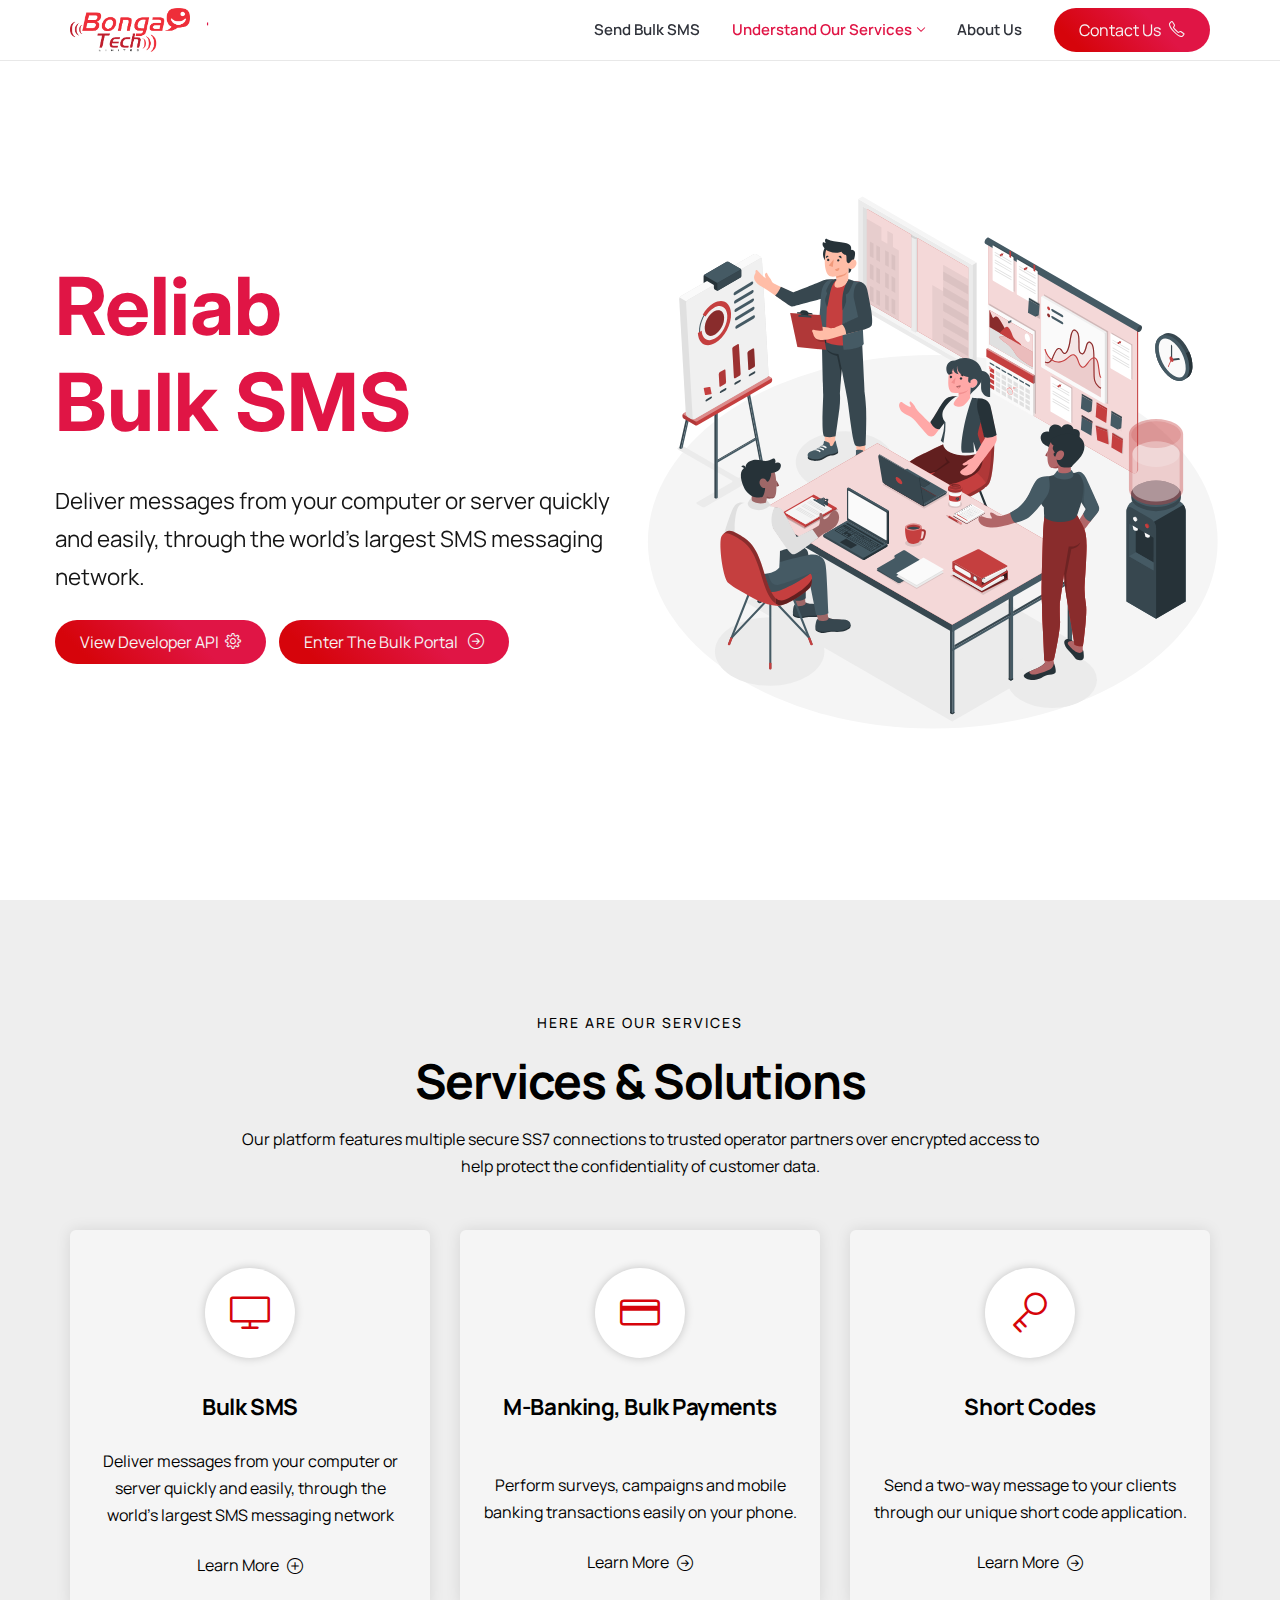
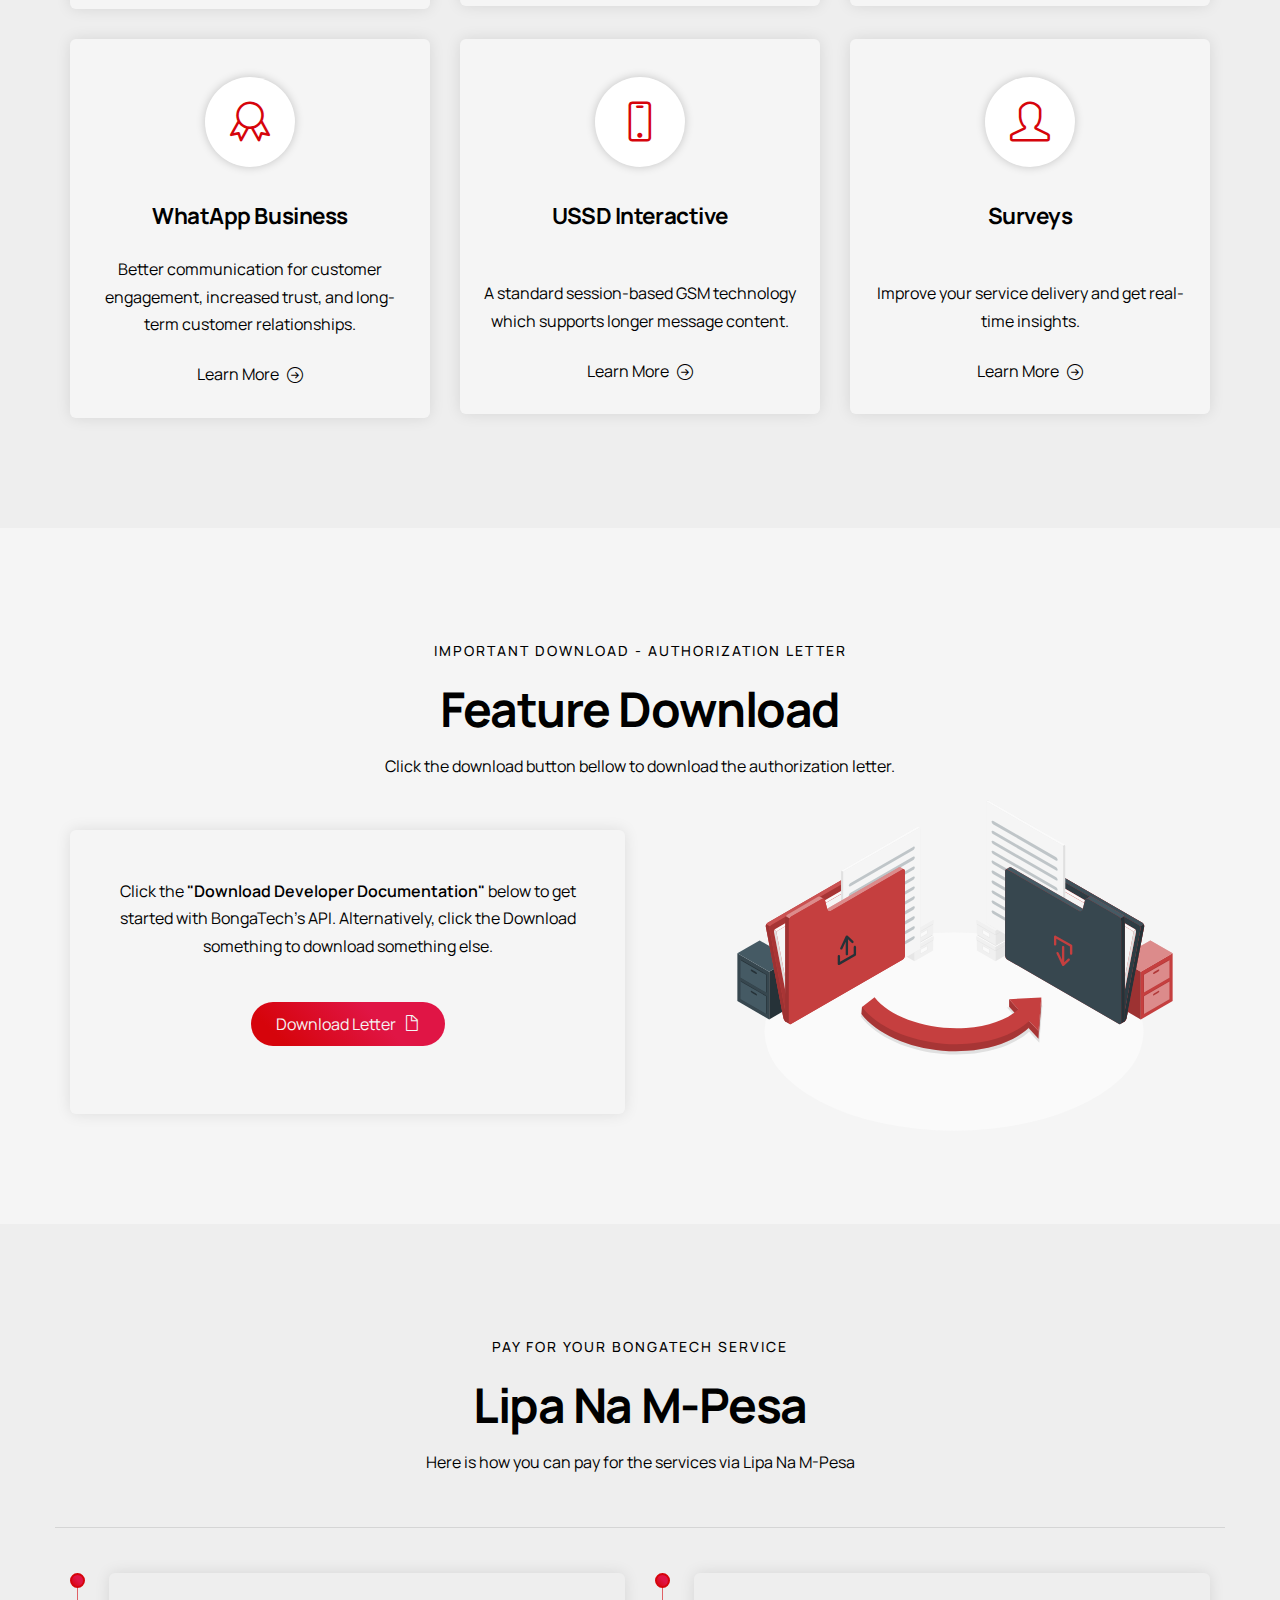
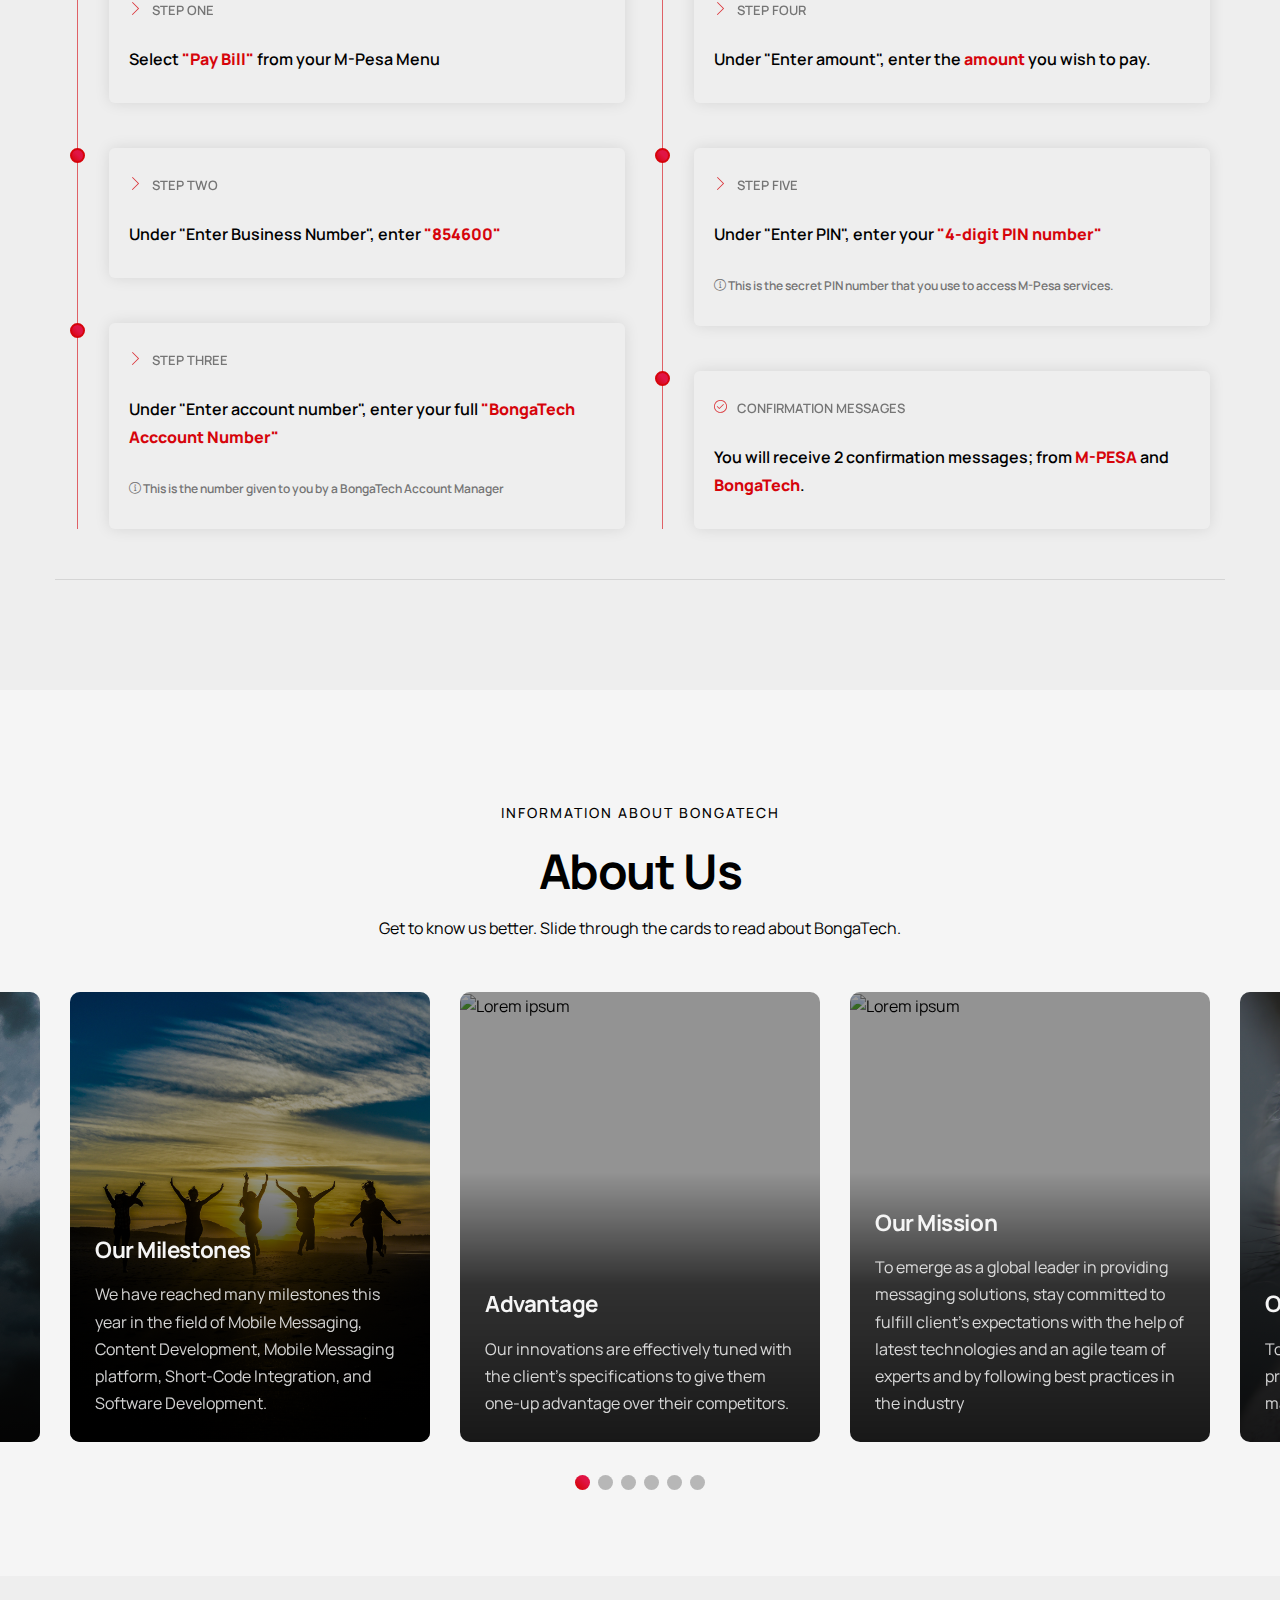
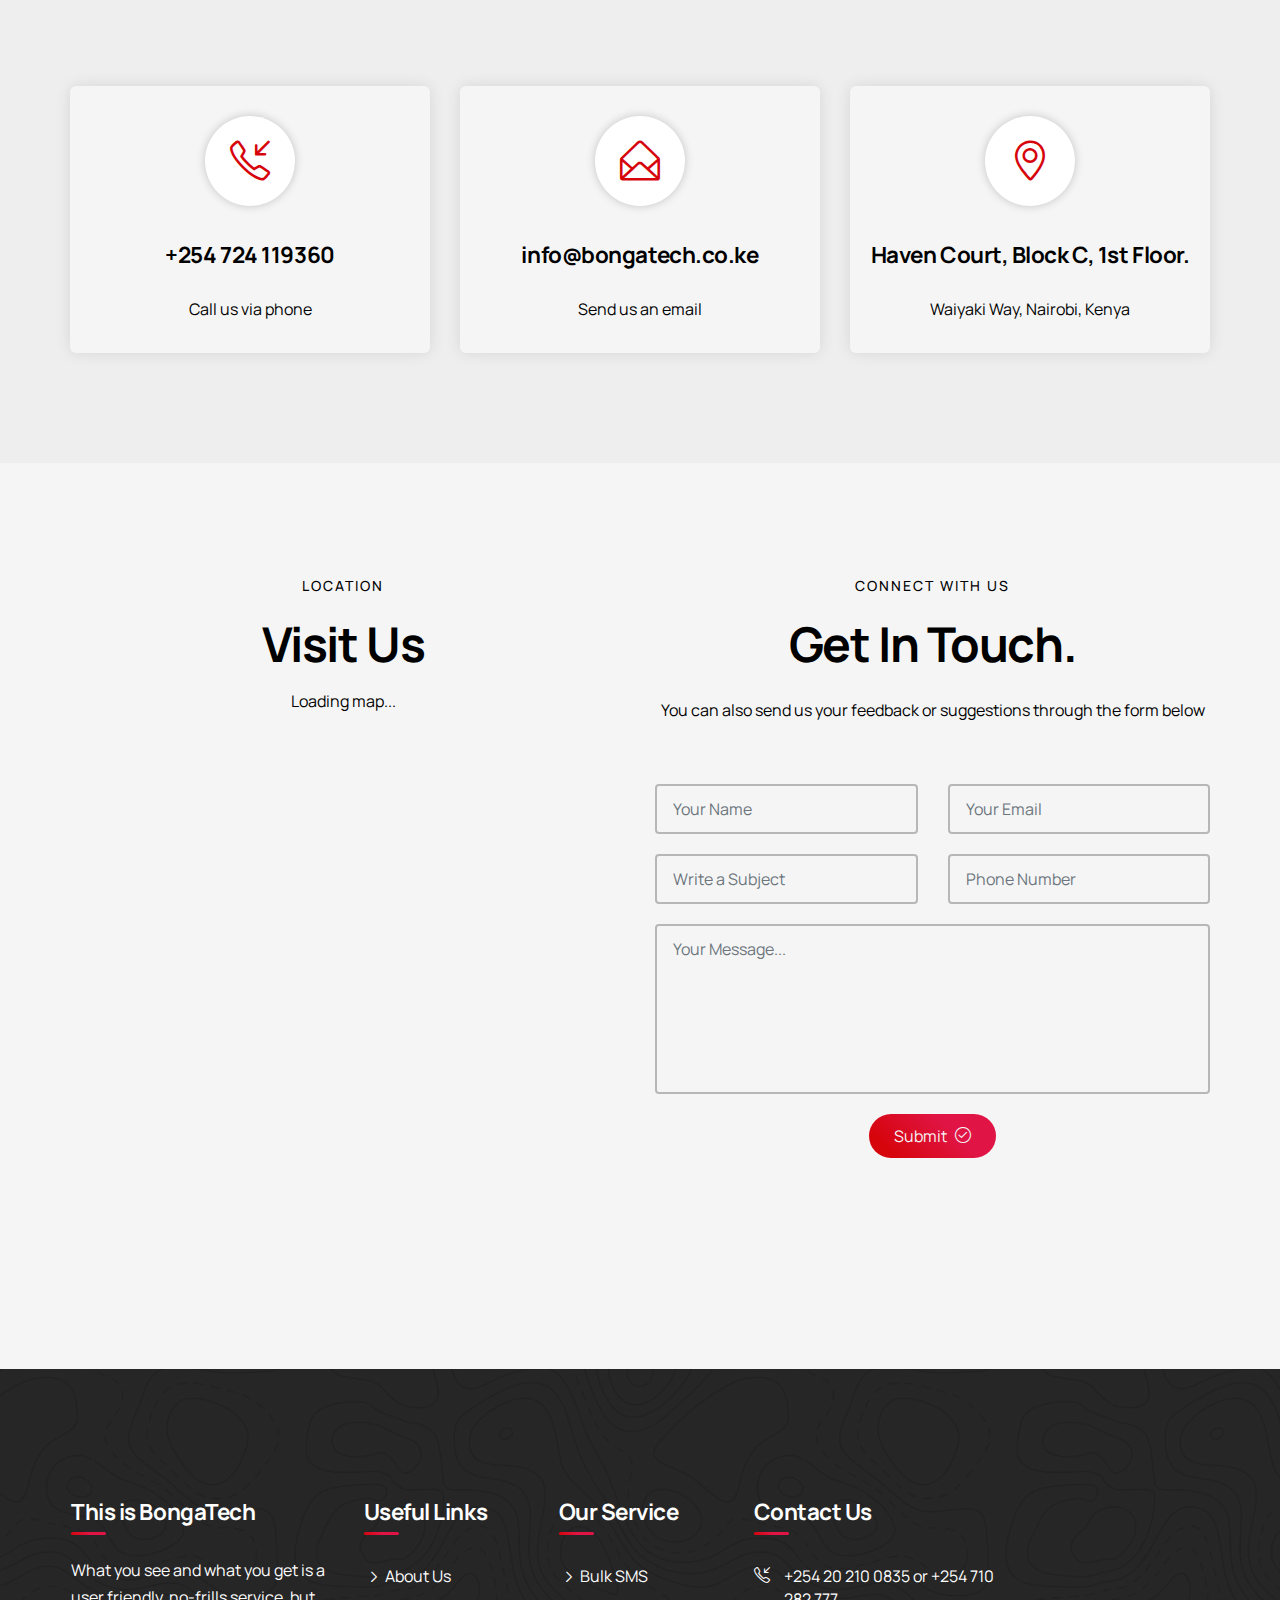
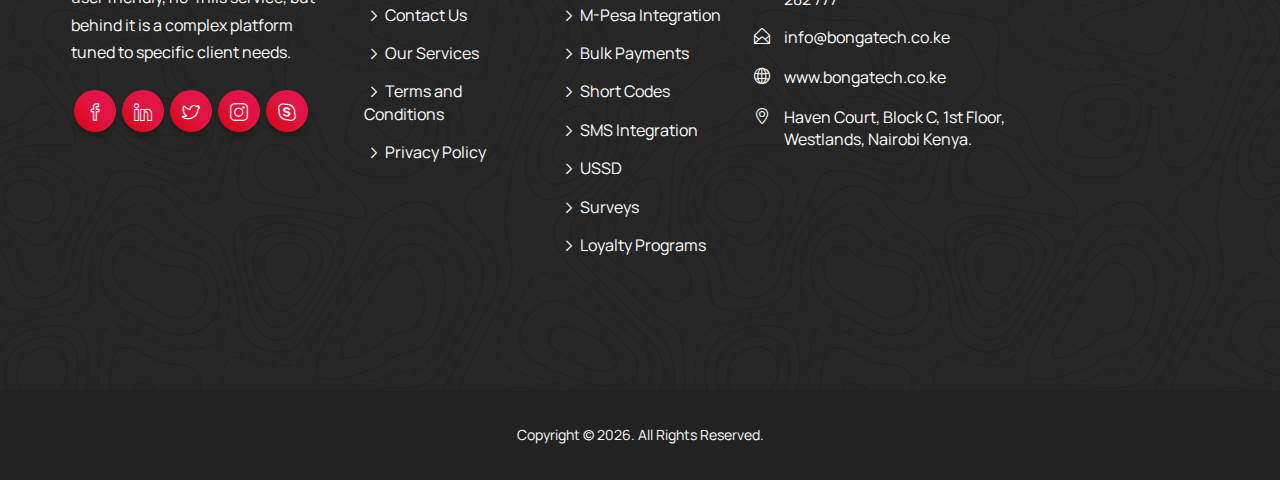
==== commit ea30fdb2: "Auto scroll for About Us section" ====
--- a/index.html
+++ b/index.html
@@ -870,7 +870,8 @@
           <p class="text-max-800">Get to know us better. Slide through the cards to read about BongaTech.</p>
         </div>
       </div>
-      <div class="swiper-container slider-mid items">
+
+      <div class="swiper-container slider-mid">
         <div class="swiper-wrapper">
           <div class="swiper-slide slide-center item">
             <div class="row card p-0 text-left">
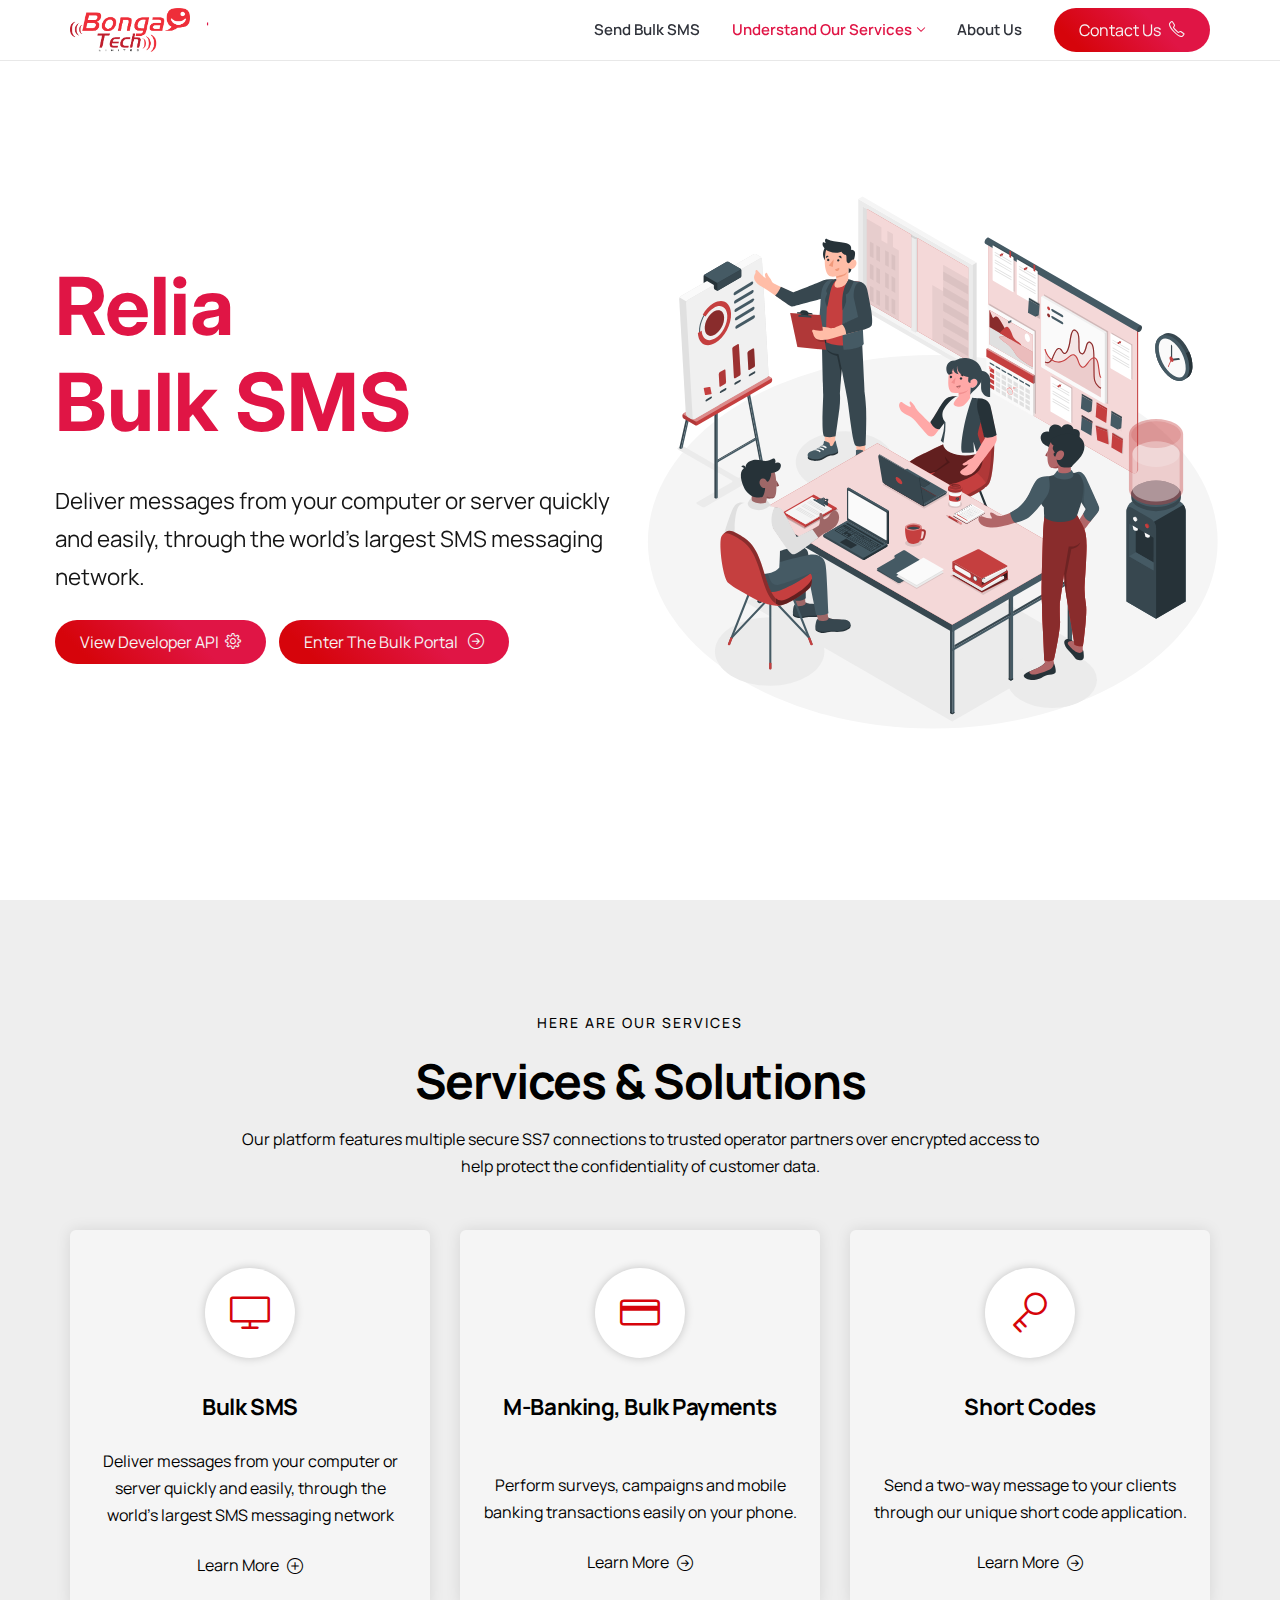
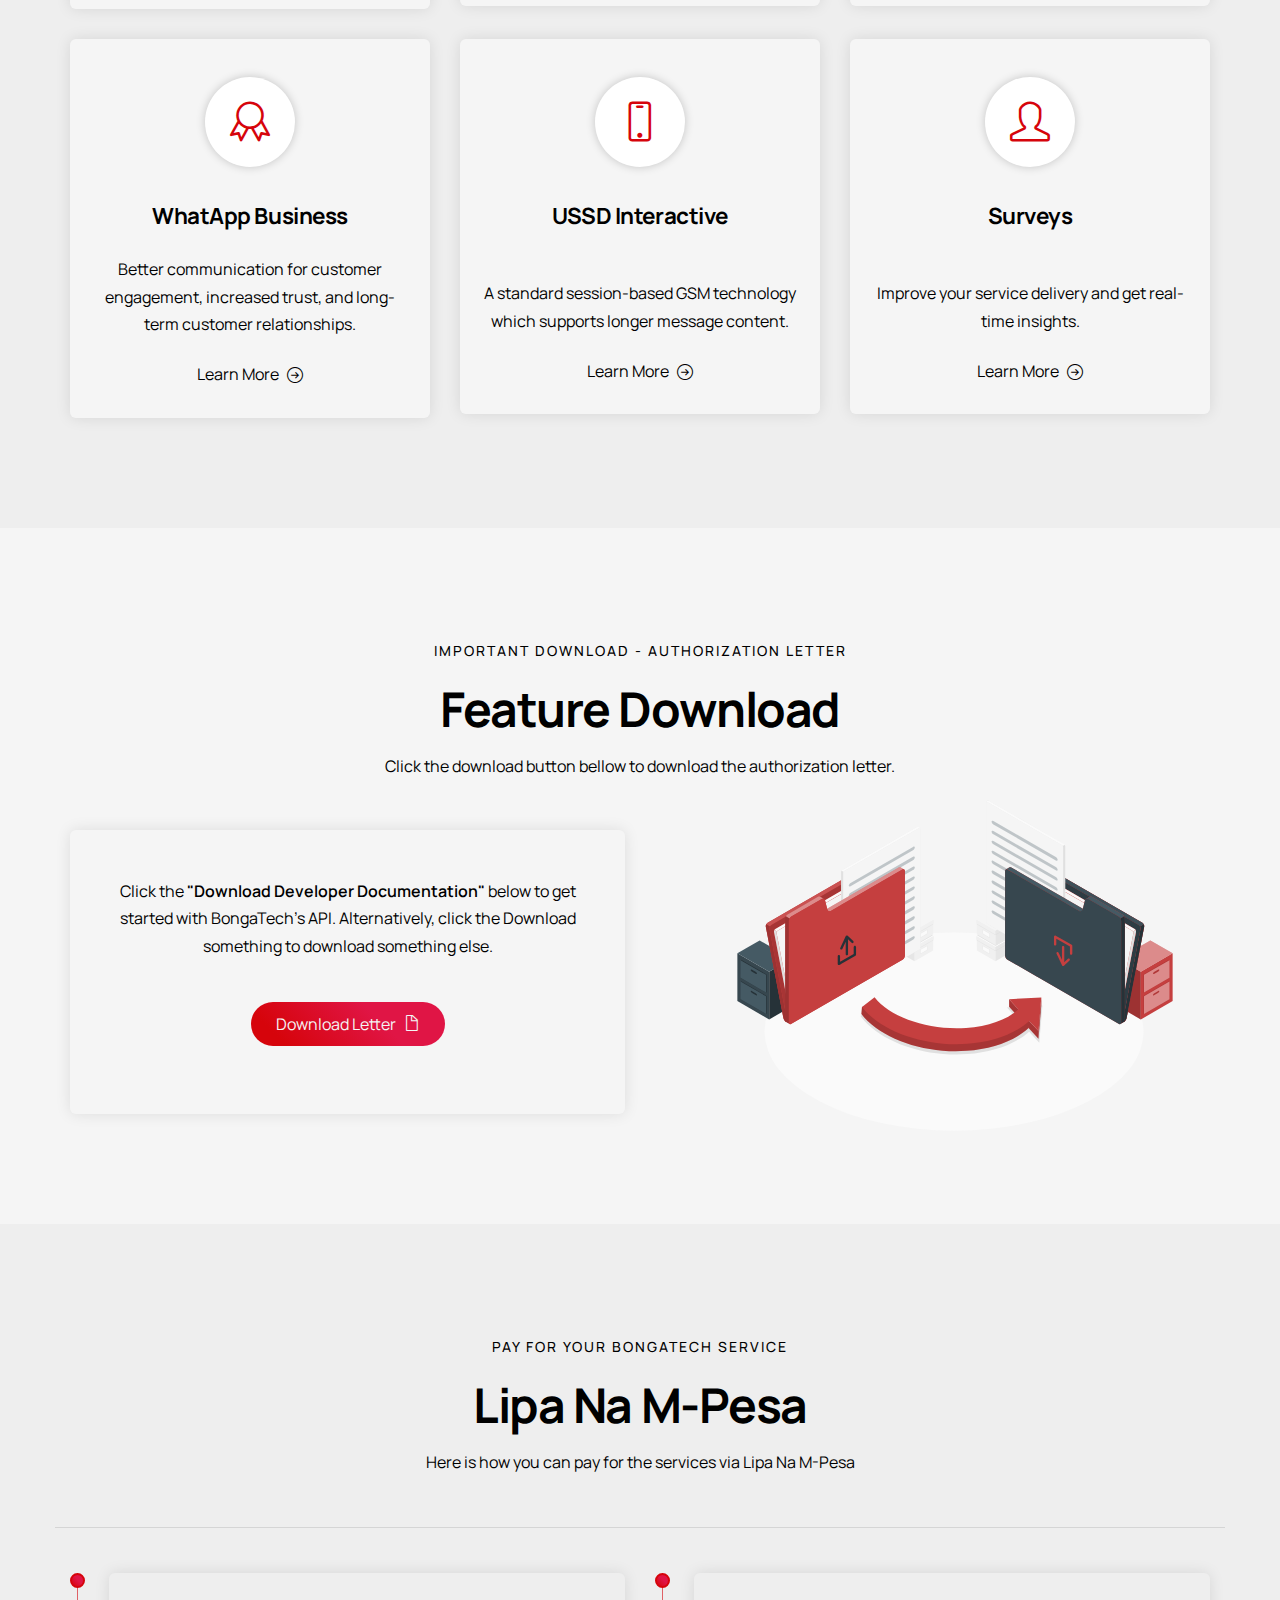
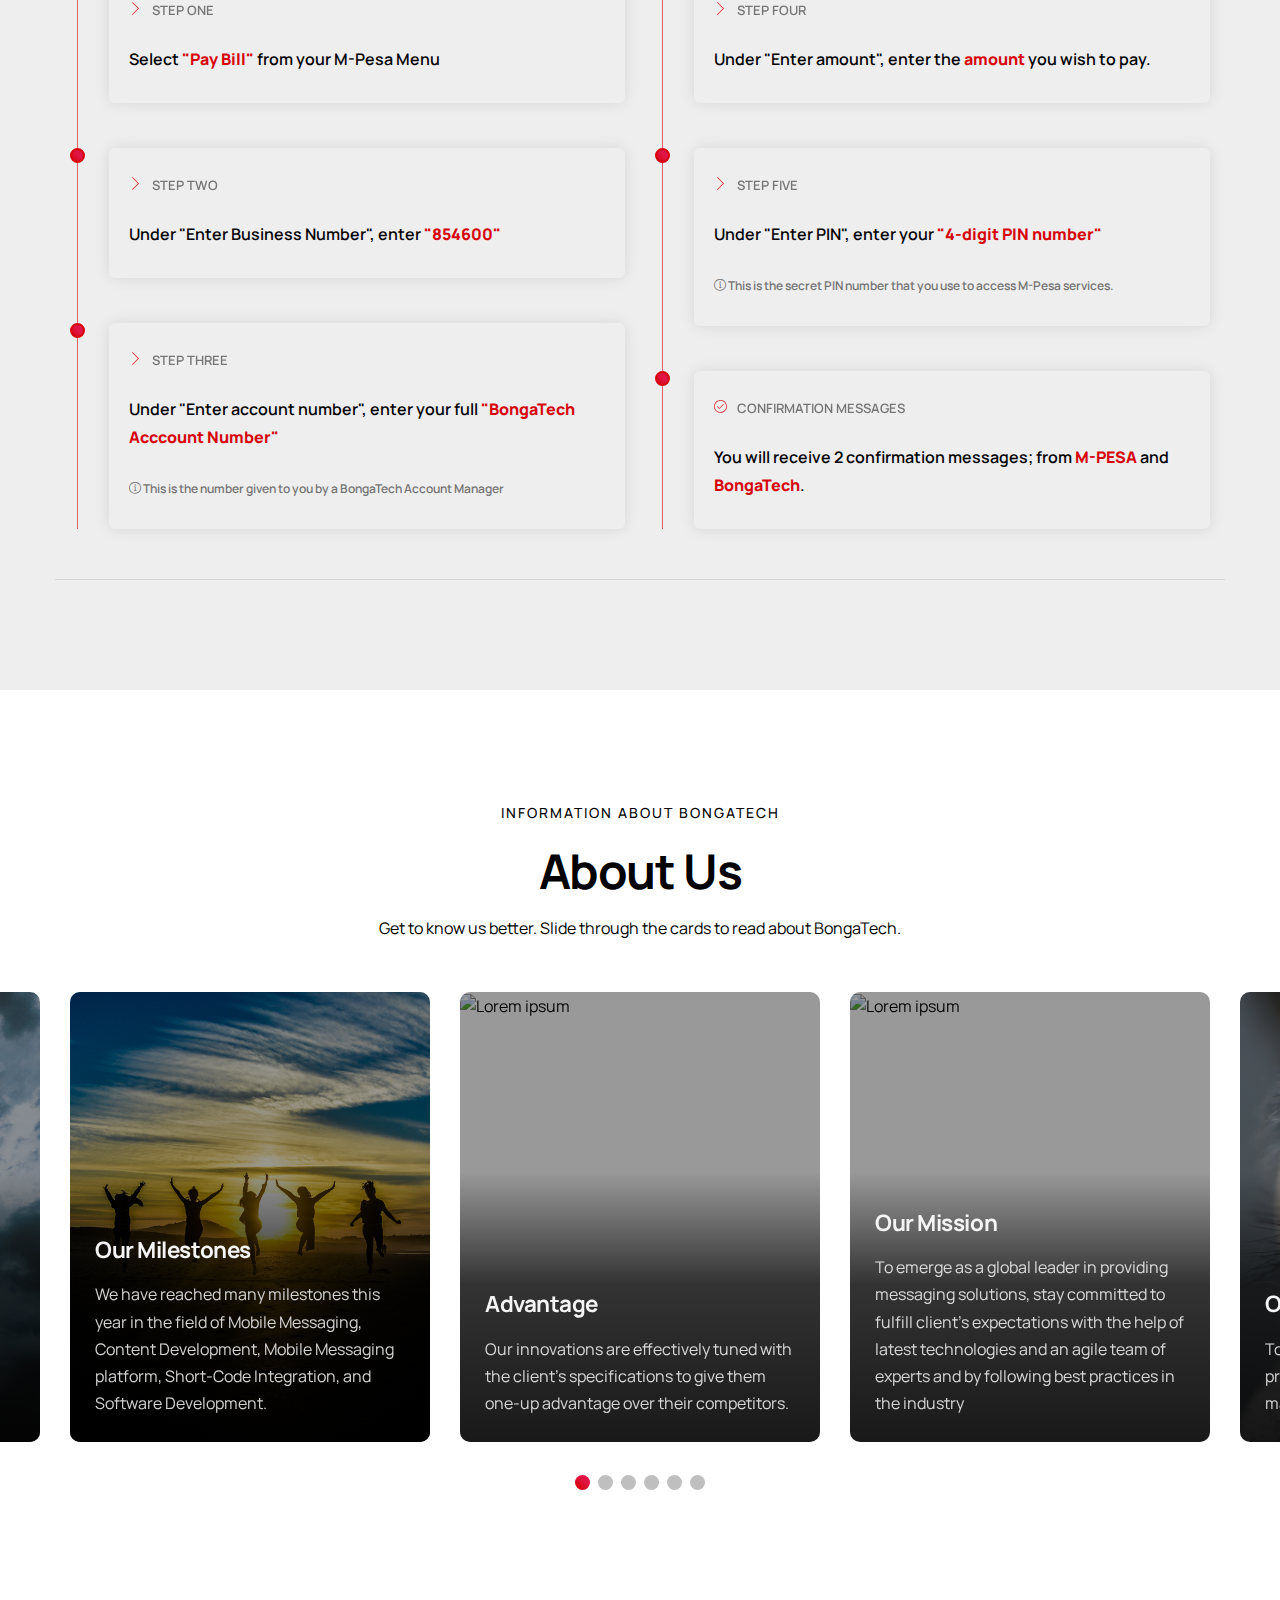
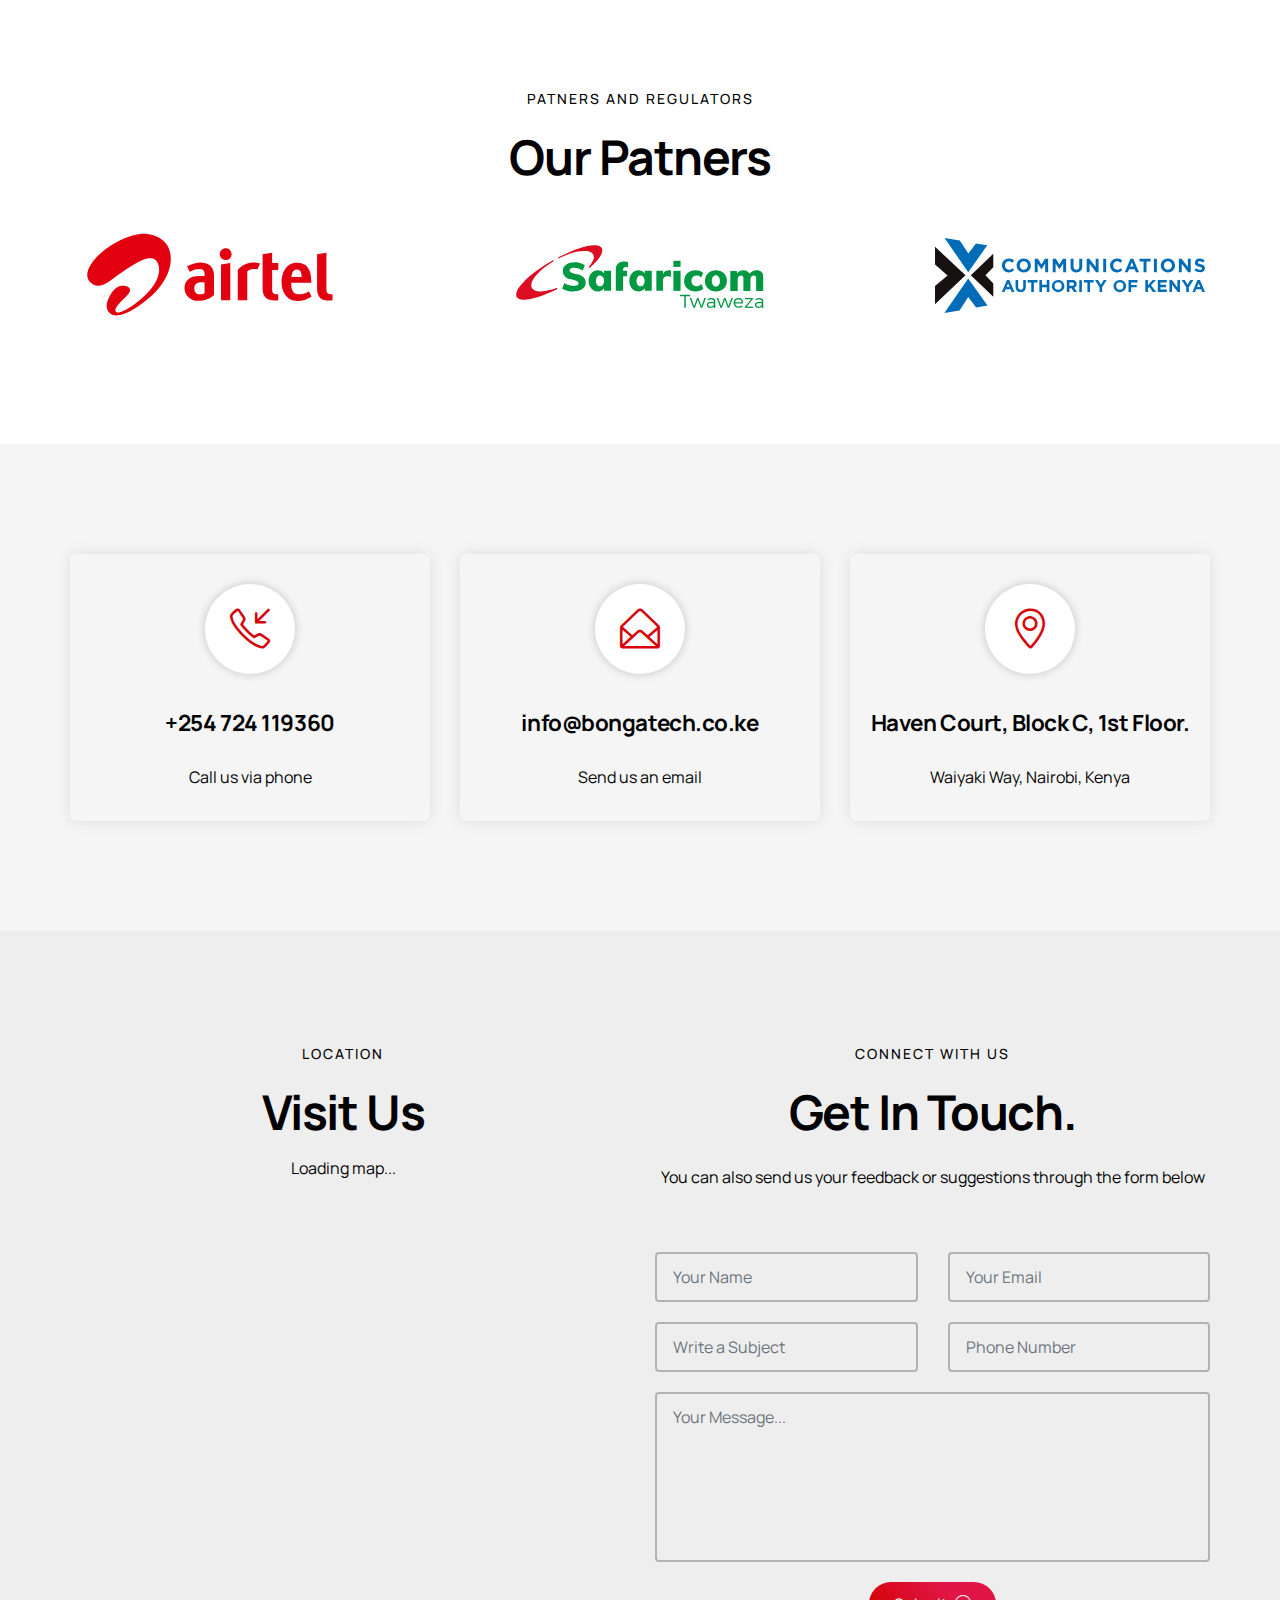
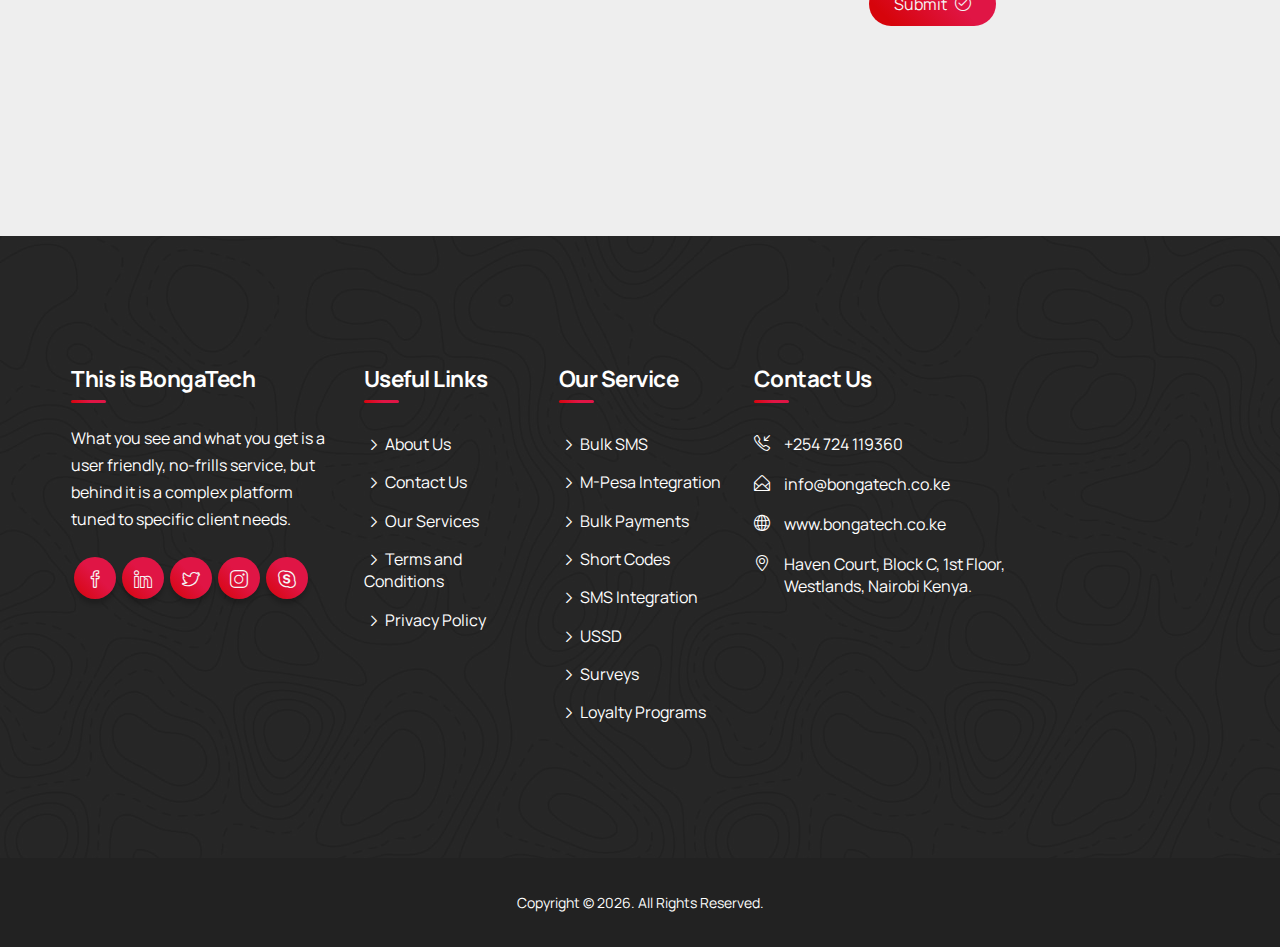
==== commit cefcb683: "Added patners + Corrected contact number" ====
--- a/index.html
+++ b/index.html
@@ -817,51 +817,10 @@
           </div>
         </div>
       </div>
-
   </section>
 
-  <!-- About Info Section
-  <section id="about" class="utf-highlights featured image-right item-left-shape">
-    <div class="container">
-      <div class="row">
-        <div class="gallery col-12 col-md-6"> <a href="assets/images/about-1.jpg" class="utf-about-box-image"> <i
-              class="view-gallery icon-picture"></i> <img src="assets/images/about-1.jpg" class="fit-image"
-              alt="About Image"> </a> </div>
-        <div class="col-12 col-md-6 pl-5 align-self-center text-center text-md-left">
-          <div class="row intro">
-            <div class="col-12 p-0">
-              <span class="sub-item-title">INFORMATION ABOUT BONGATECH</span>
-              <h2 class="featured alt">About Us</h2>
-              <div class="bar"></div>
-              <p>We are a leading mobile messaging and mobile software development organization.</p>
-            </div>
-          </div>
-          <div class="row items">
-            <div class="col-12 p-0">
-              <div class="row item">
-                <div class="col-12 p-0 col-md-12 align-self-center">
-                  <h4>Our Milestones</h4>
-                  <p>We have reached many milestones this year in the field of Mobile Messaging,
-                    Content Development, Mobile Messaging platform, Short-Code Integration, and Software Development.
-                  </p>
-                </div>
-              </div>
-              <div class="row item">
-                <div class="col-12 p-0 col-md-12 align-self-center">
-                  <h4>Advantage</h4>
-                  <p>Our innovations are effectively tuned with the client’s specifications
-                    to give them one-up advantage over their competitors.</p>
-                </div>
-              </div>
-            </div>
-          </div>
-        </div>
-      </div>
-    </div>
-  </section> -->
-
-  <!-- Blog Section -->
-  <section id="about" class="carousel featured utf-showcase">
+  <!-- About Us Section -->
+  <section id="about" class="carousel featured utf-showcase" style="background-color: #ffffff;">
     <div class="container">
       <div class="row text-center intro">
         <div class="col-12">
@@ -1004,8 +963,8 @@
     </div>
   </section>
 
-  <!-- Company Partners Section
-  <section id="partner" class="featured logos">
+  <!-- Company Partners Section -->
+  <section id="partner" class="featured logos" style="background-color: #ffffff;">
     <div class="container">
       <div class="row text-center intro mb-3">
         <div class="col-12">
@@ -1015,26 +974,18 @@
       </div>
       <div class="col-12 col-sm-12">
         <div class="swiper-container slider-min">
-          <div class="swiper-wrapper">
-            <div class="swiper-slide slide-center item"><a href="#"><img src="assets/images/brand-logo-1.png"
+          <div class="swiper-wrapper align-items-center d-flex">
+            <div class="swiper-slide slide-center"><a href="#"><img src="assets/images/method-draw-image (4).svg"
                   class="fit-image w-100" alt="Logo Image 1"></a></div>
-            <div class="swiper-slide slide-center item"><a href="#"><img src="assets/images/brand-logo-2.png"
+            <div class="swiper-slide slide-center item"><a href="#"><img src="assets/images/method-draw-image (3).svg"
                   class="fit-image w-100" alt="Logo Image 2"></a></div>
-            <div class="swiper-slide slide-center item"><a href="#"><img src="assets/images/brand-logo-3.png"
+            <div class="swiper-slide slide-center item"><a href="#"><img src="assets/images/cak-logo.svg"
                   class="fit-image w-100" alt="Logo Image 3"></a></div>
-            <div class="swiper-slide slide-center item"><a href="#"><img src="assets/images/brand-logo-4.png"
-                  class="fit-image w-100" alt="Logo Image 4"></a></div>
-            <div class="swiper-slide slide-center item"><a href="#"><img src="assets/images/brand-logo-5.png"
-                  class="fit-image w-100" alt="Logo Image 5"></a></div>
-            <div class="swiper-slide slide-center item"><a href="#"><img src="assets/images/brand-logo-6.png"
-                  class="fit-image w-100" alt="Logo Image 6"></a></div>
-            <div class="swiper-slide slide-center item"><a href="#"><img src="assets/images/brand-logo-7.png"
-                  class="fit-image w-100" alt="Logo Image 7"></a></div>
-          </div>
-        </div>
-      </div>
-    </div>
-  </section> -->
+          </div>
+        </div>
+      </div>
+    </div>
+  </section>
 
   <!-- Contact Address -->
   <section class="featured offers">
@@ -1188,8 +1139,7 @@
           <div class="col-12 col-lg-3 col-sm-6 col-xs-6 p-3 text-left">
             <h4>Contact Us</h4>
             <ul class="navbar-nav fb-contact-info">
-              <li class="nav-item"><a href="#" class="nav-link"><i class="icon-call-in mr-2"></i> +254 20 210 0835 or
-                  +254 710 282 777</a>
+              <li class="nav-item"><a href="#" class="nav-link"><i class="icon-call-in mr-2"></i> +254 724 119360</a>
               </li>
               <li class="nav-item"><a href="#" class="nav-link"><i class="icon-envelope-open mr-2"></i>
                   info@bongatech.co.ke
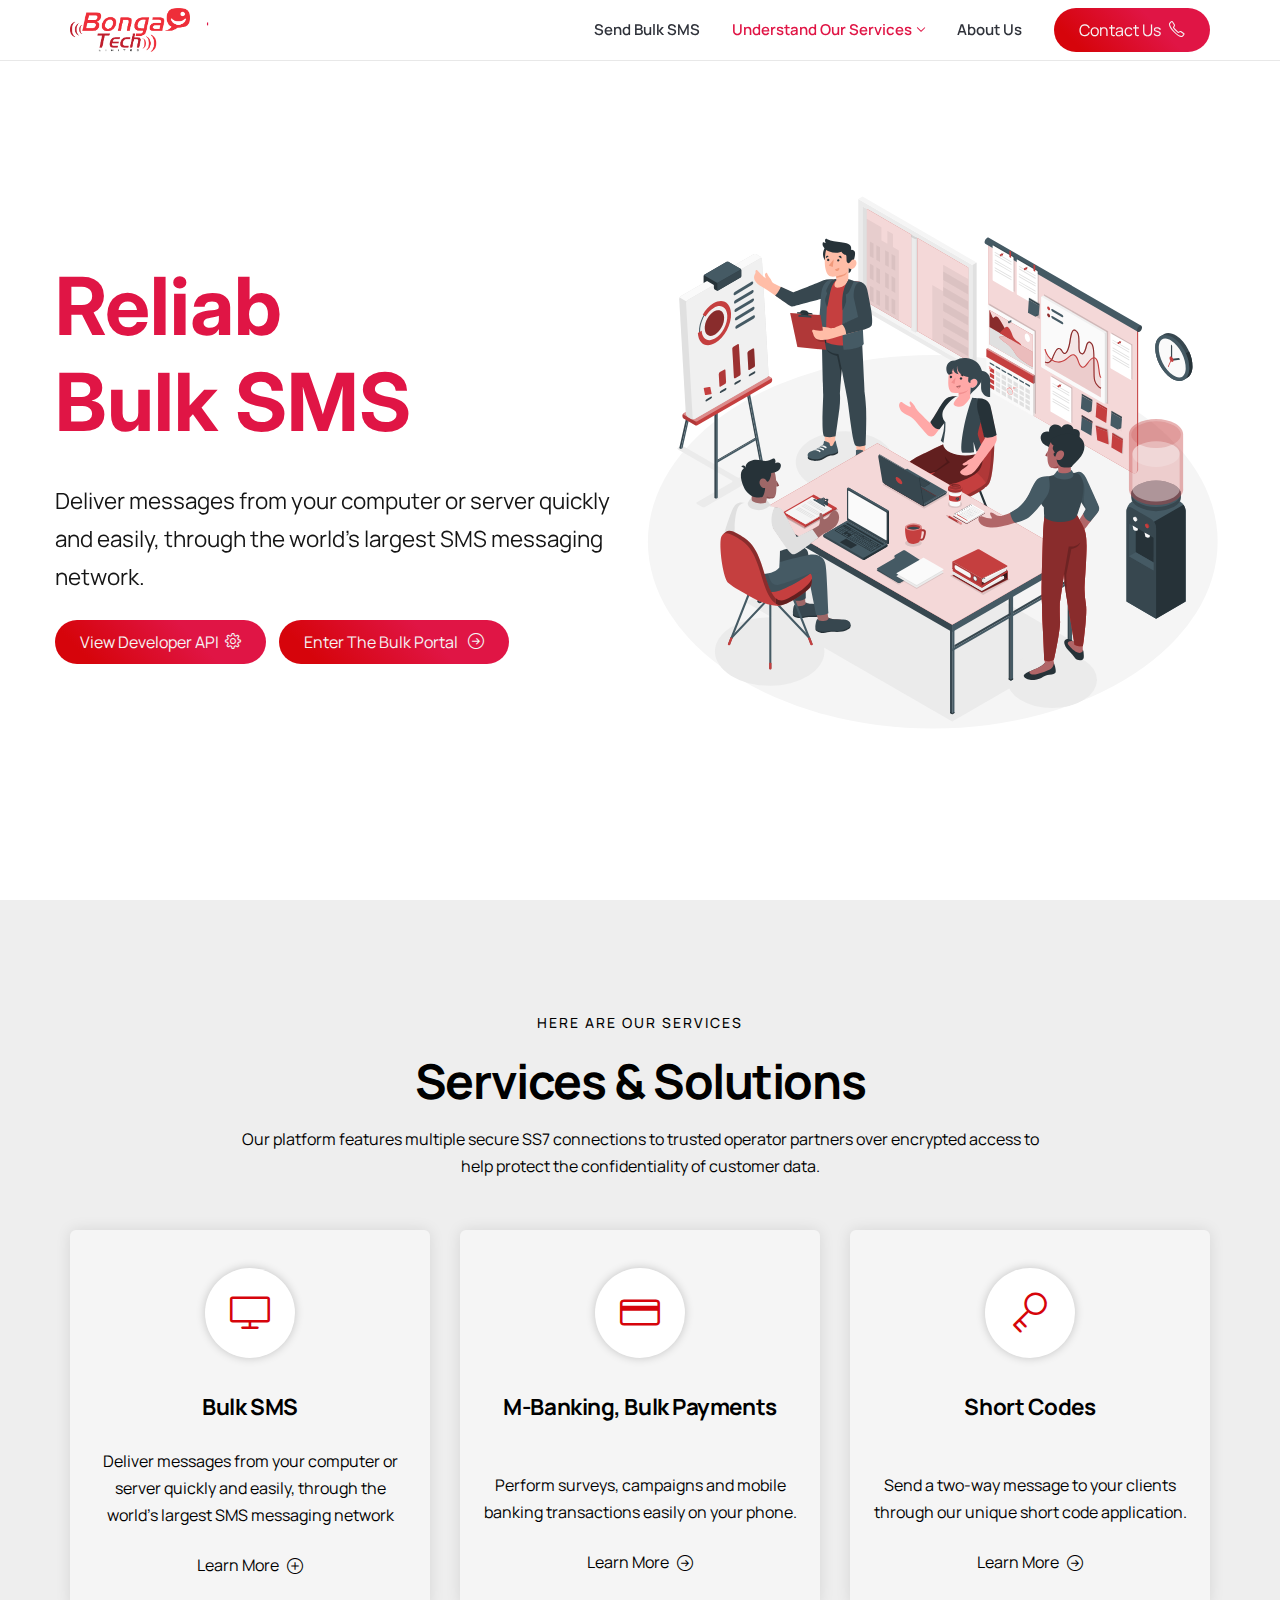
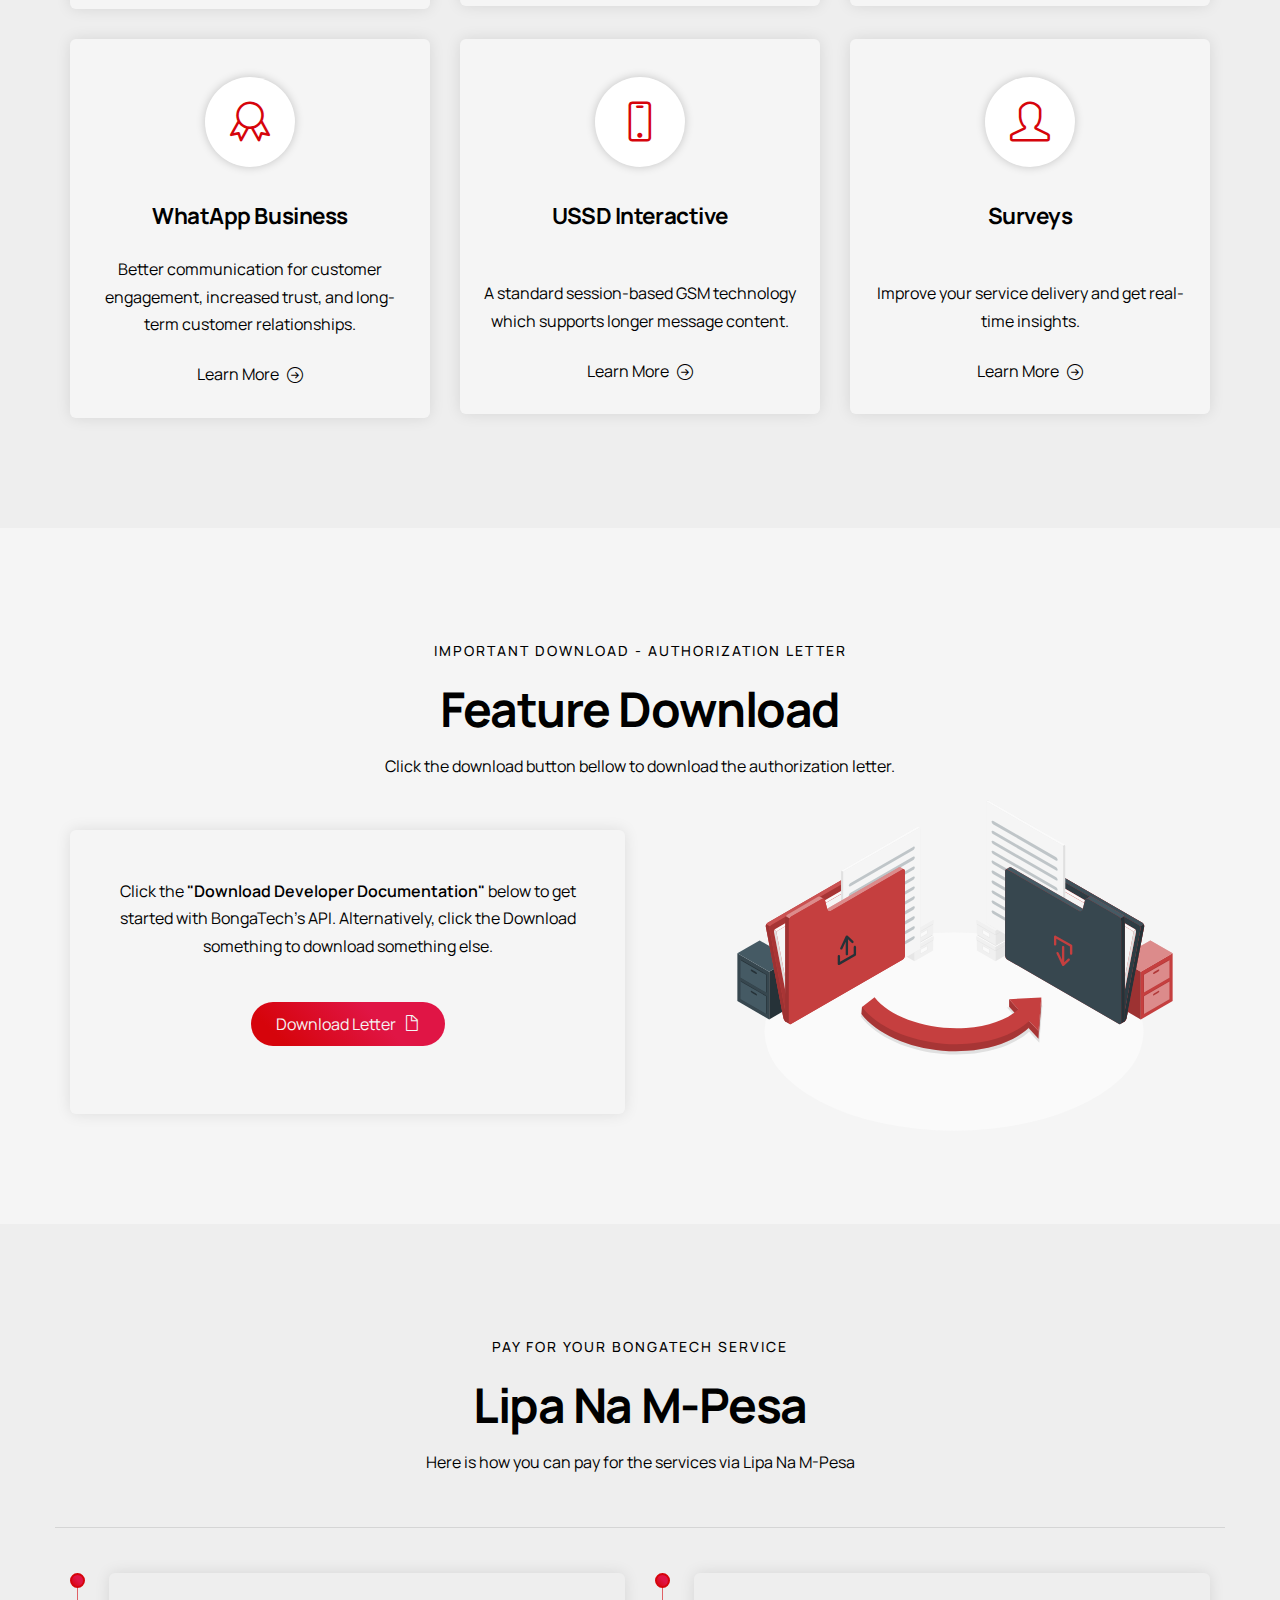
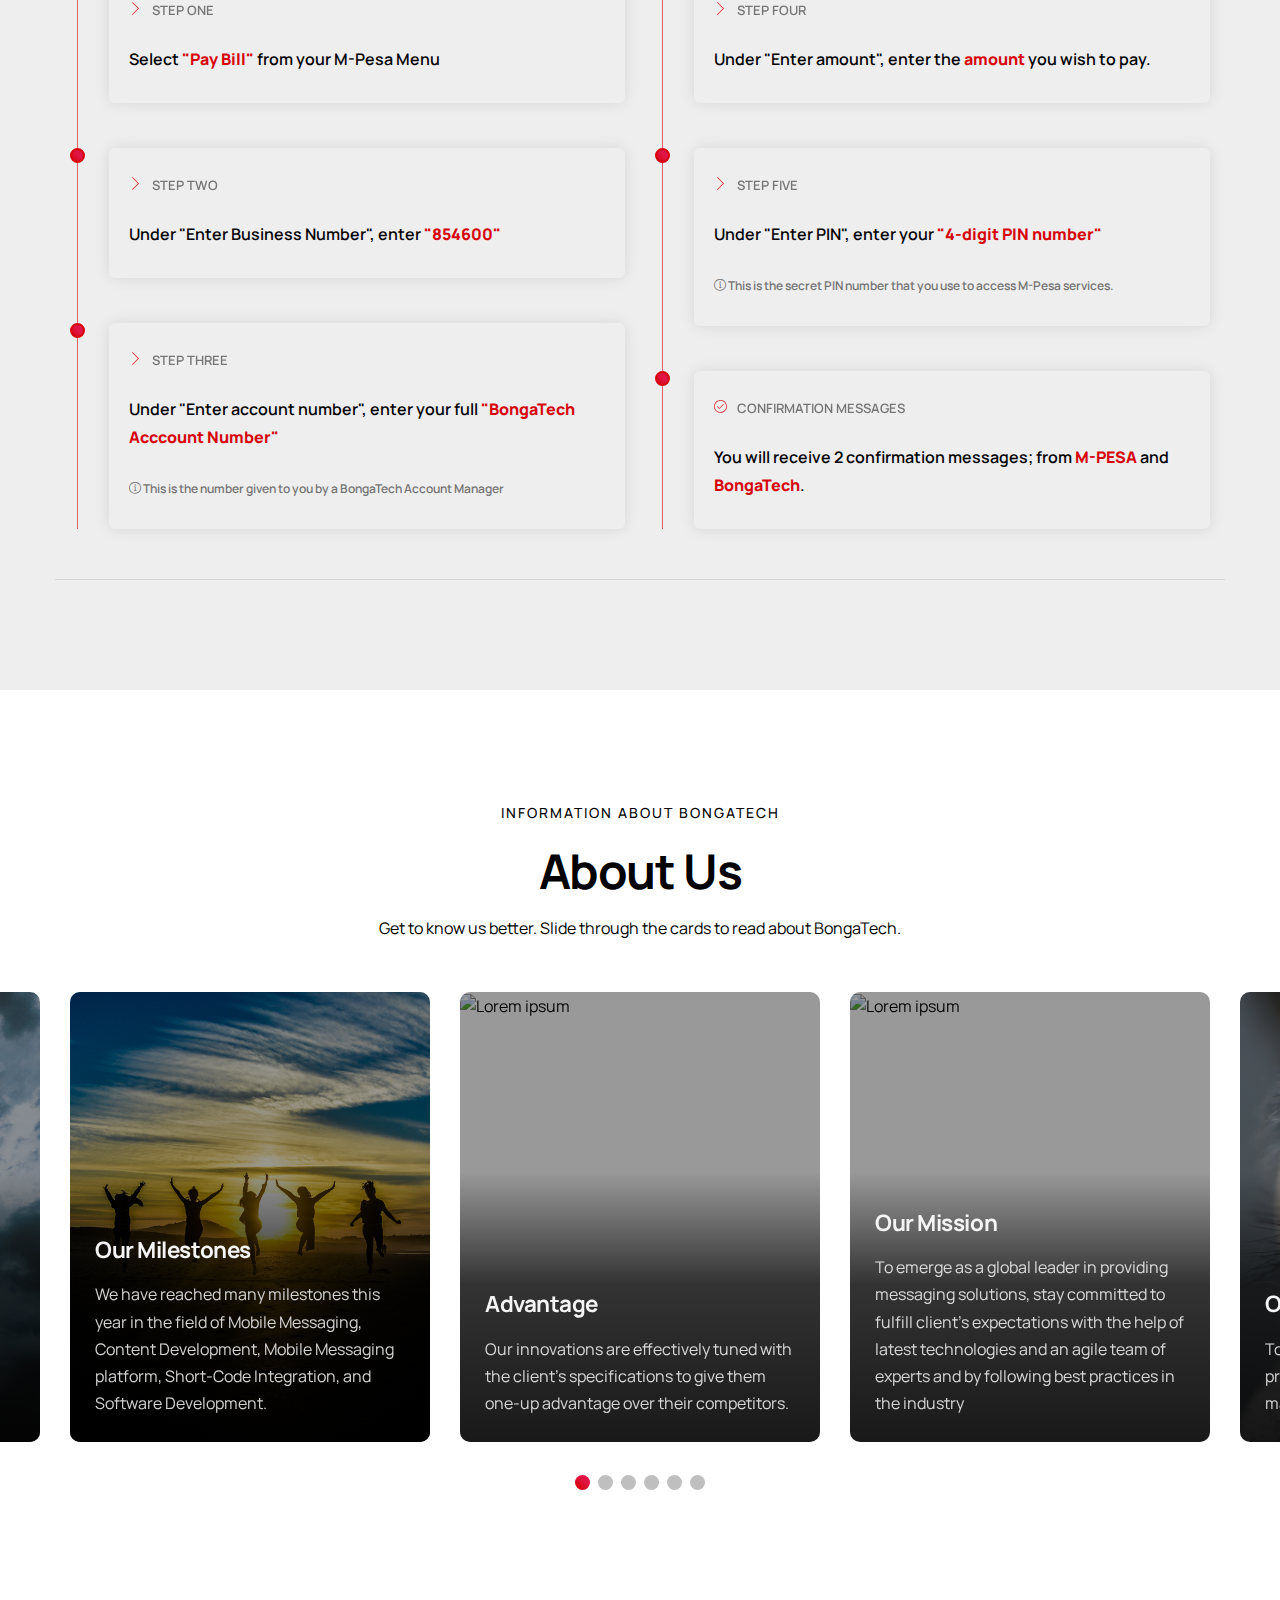
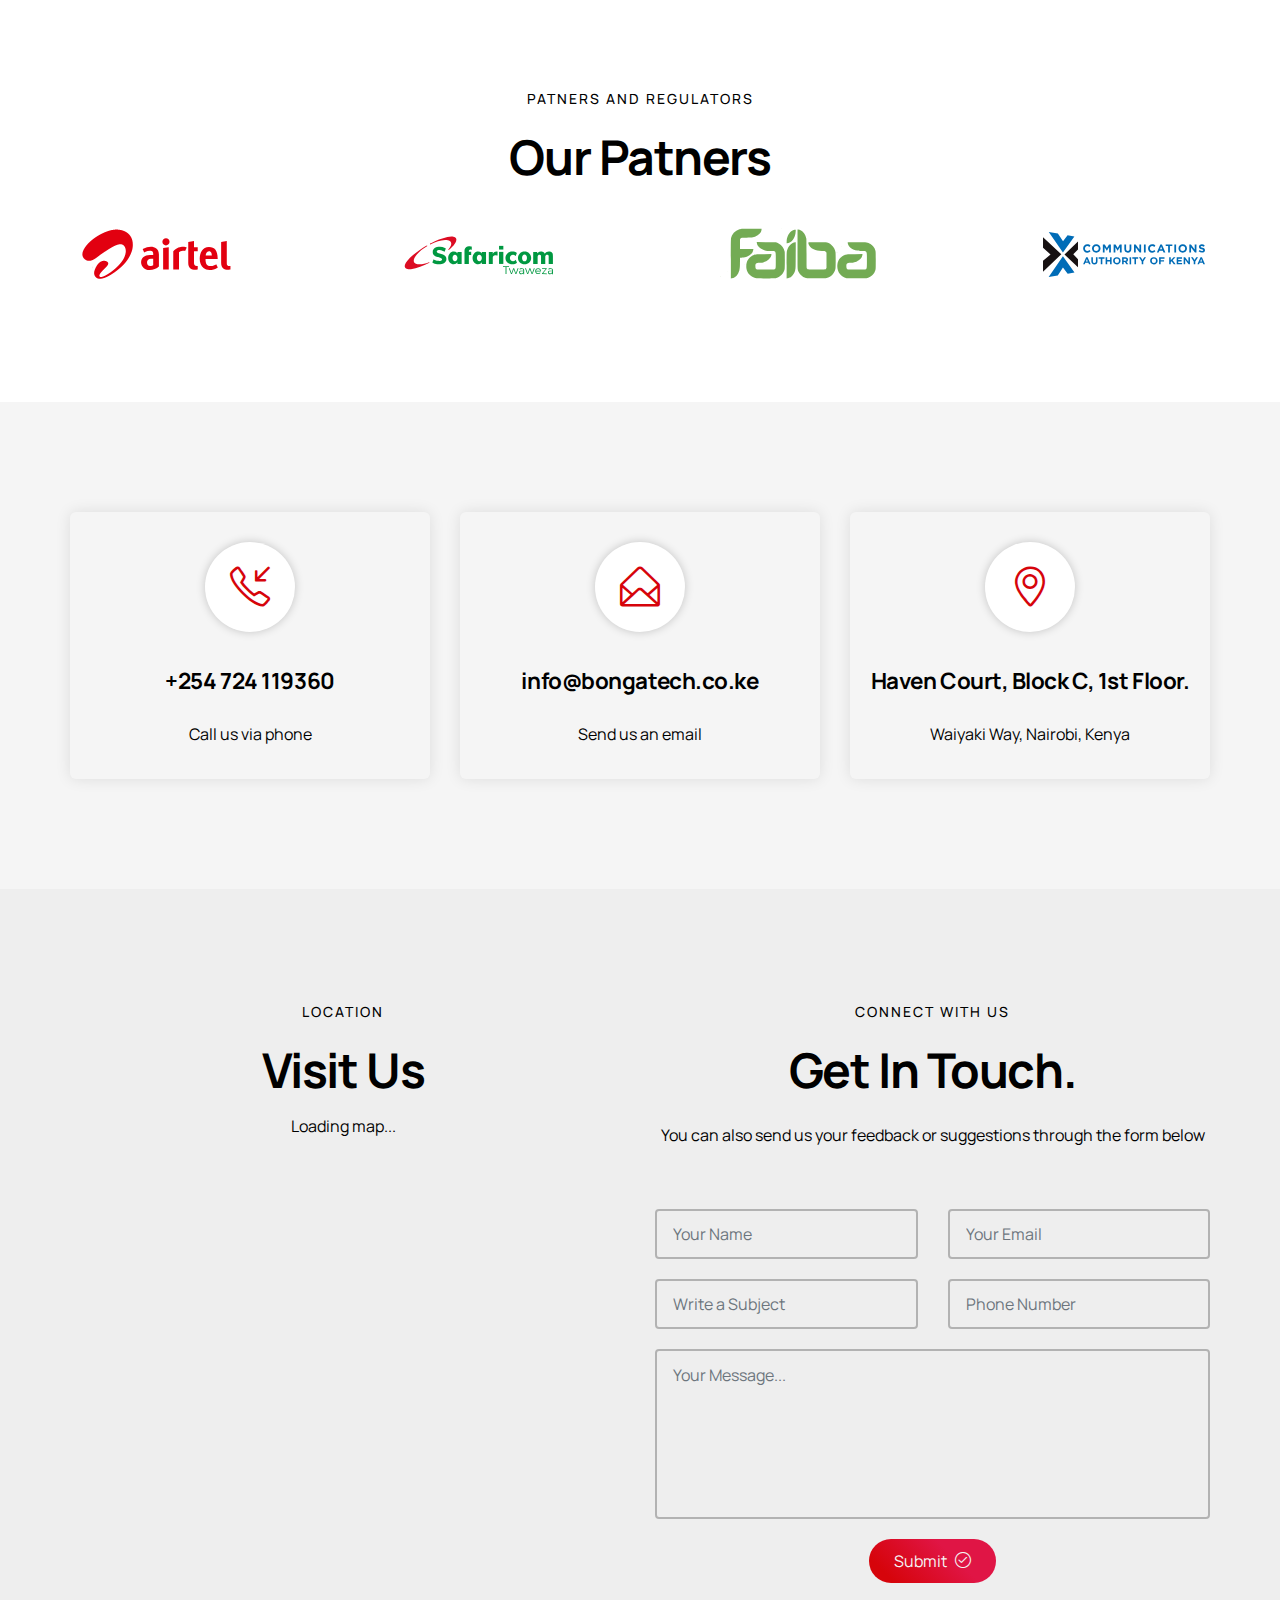
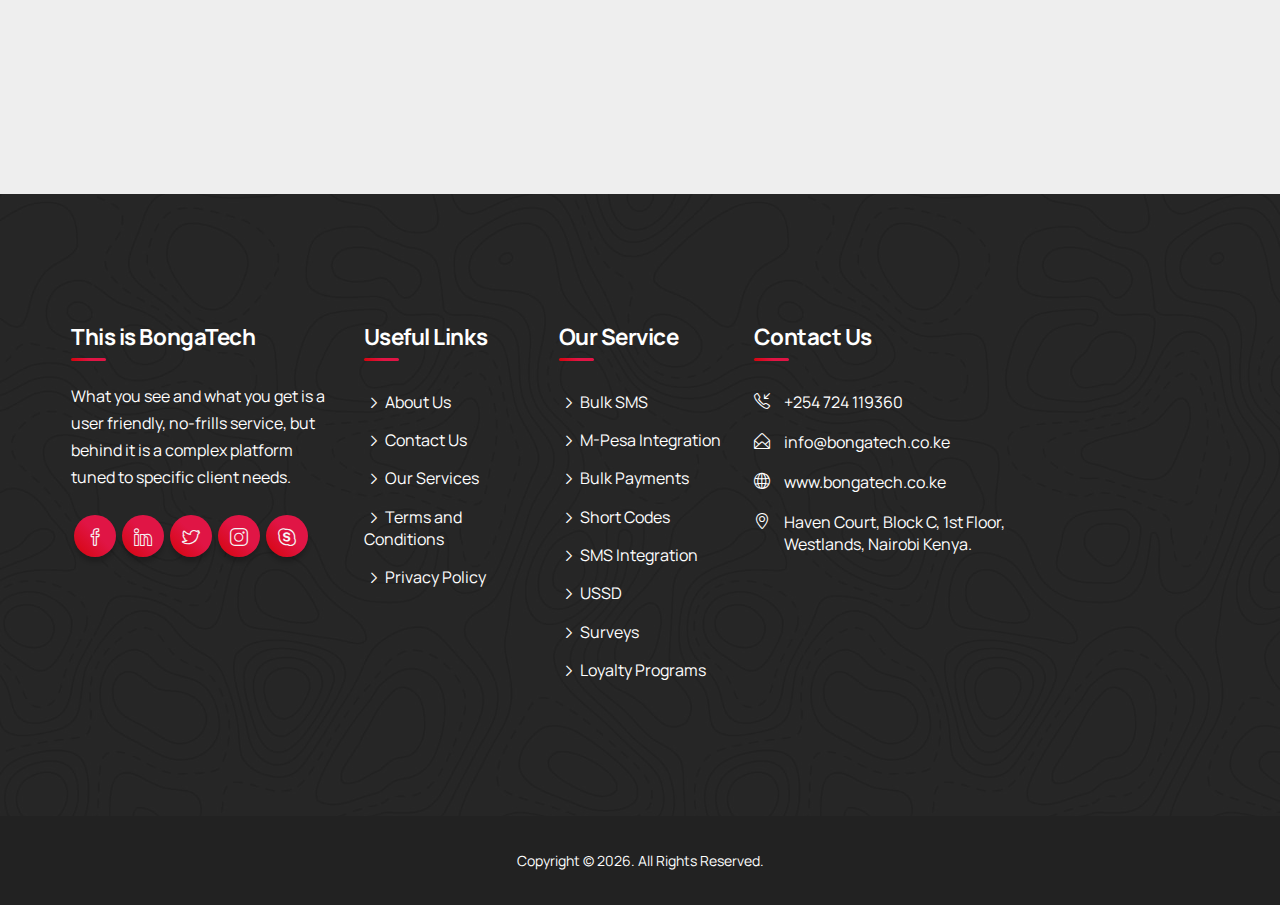
==== commit bc90f623: "Added Faiba as a patner" ====
--- a/index.html
+++ b/index.html
@@ -975,12 +975,14 @@
       <div class="col-12 col-sm-12">
         <div class="swiper-container slider-min">
           <div class="swiper-wrapper align-items-center d-flex">
-            <div class="swiper-slide slide-center"><a href="#"><img src="assets/images/method-draw-image (4).svg"
-                  class="fit-image w-100" alt="Logo Image 1"></a></div>
-            <div class="swiper-slide slide-center item"><a href="#"><img src="assets/images/method-draw-image (3).svg"
-                  class="fit-image w-100" alt="Logo Image 2"></a></div>
-            <div class="swiper-slide slide-center item"><a href="#"><img src="assets/images/cak-logo.svg"
-                  class="fit-image w-100" alt="Logo Image 3"></a></div>
+            <div class="swiper-slide slide-center"><a href="https://www.airtelkenya.com/"><img src="assets/images/method-draw-image (4).svg"
+                  class="fit-image w-100" alt="Airtel Kenya"></a></div>
+            <div class="swiper-slide slide-center item"><a href="http://www.safaricom.co.ke"><img src="assets/images/method-draw-image (3).svg"
+                  class="fit-image w-100" alt="Safaricom PLC"></a></div>
+            <div class="swiper-slide slide-center item"><a href="https://jtl.co.ke/"><img src="assets/images/faiba.svg"
+                  class="fit-image w-100" alt="Faiba JTL"></a></div>
+            <div class="swiper-slide slide-center item"><a href="https://ca.go.ke/"><img src="assets/images/cak-logo.svg"
+                  class="fit-image w-100" alt="Communications Authority of Kenya"></a></div>
           </div>
         </div>
       </div>
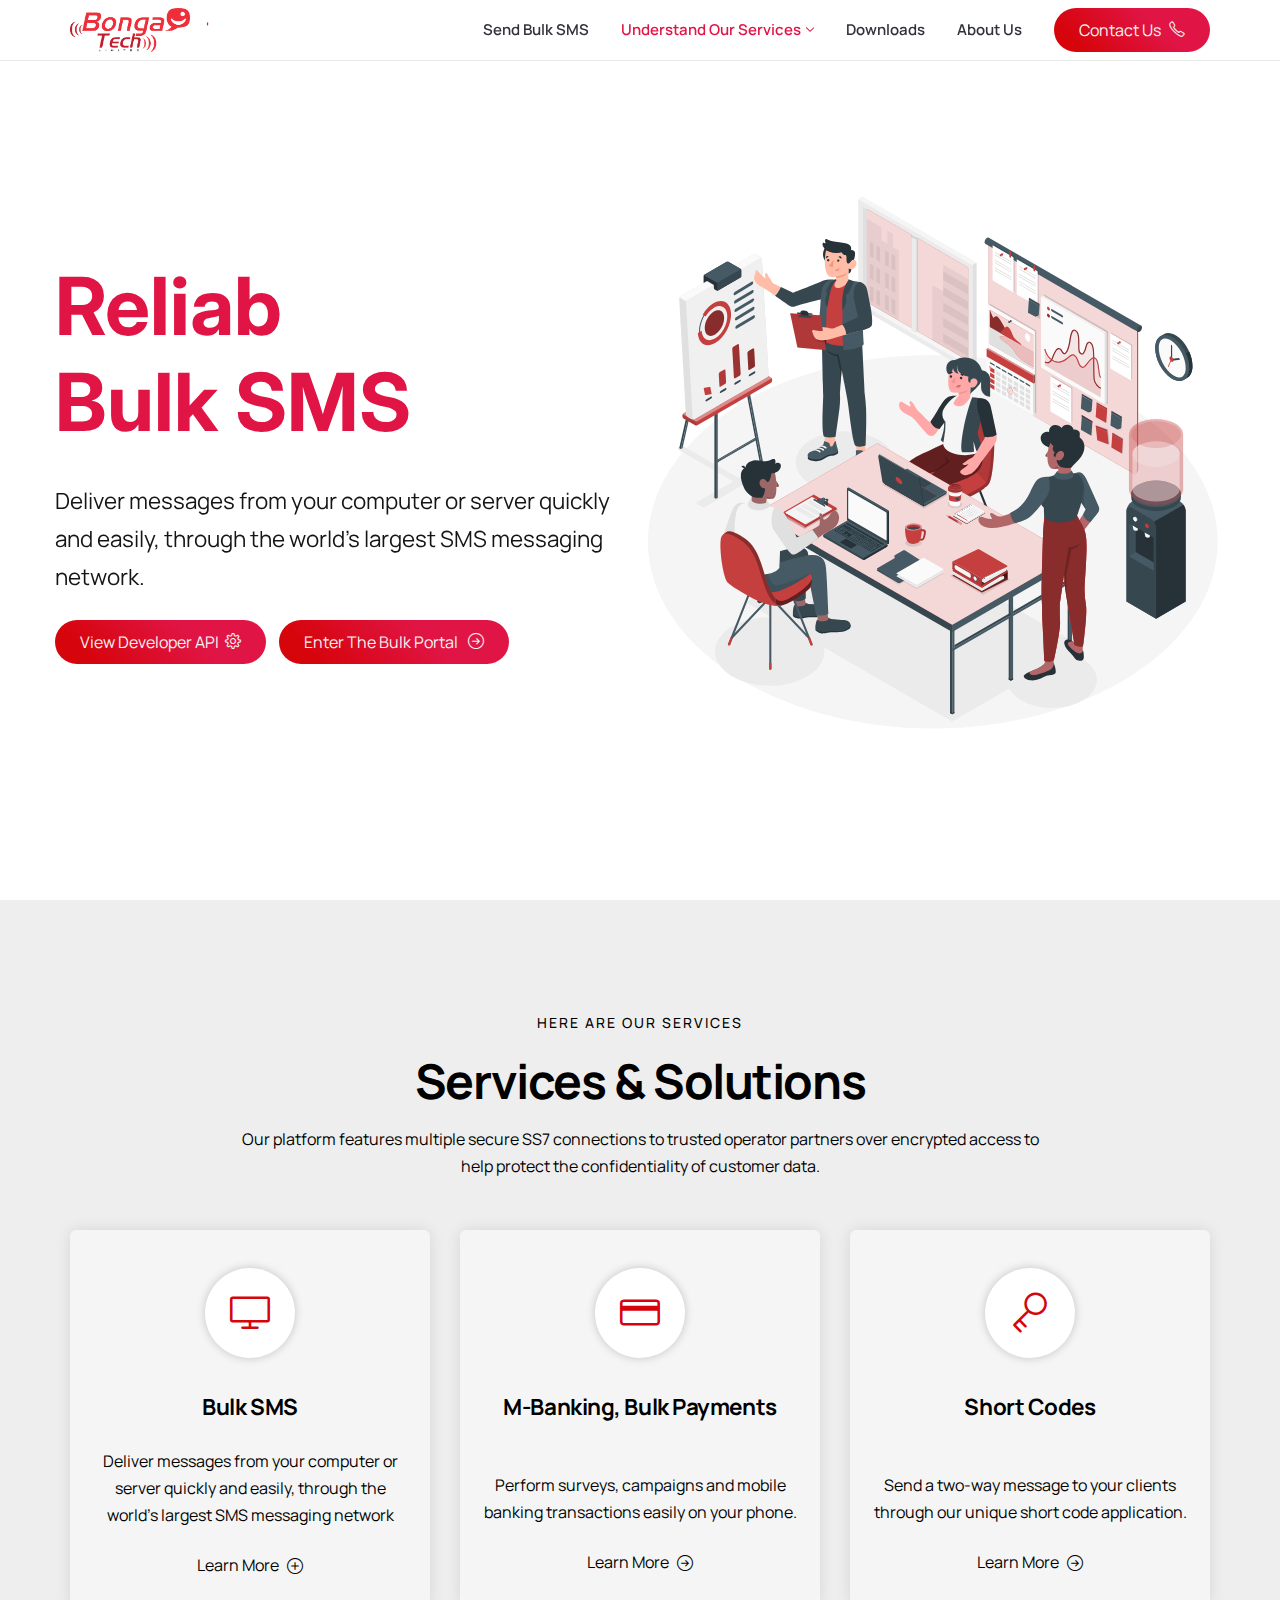
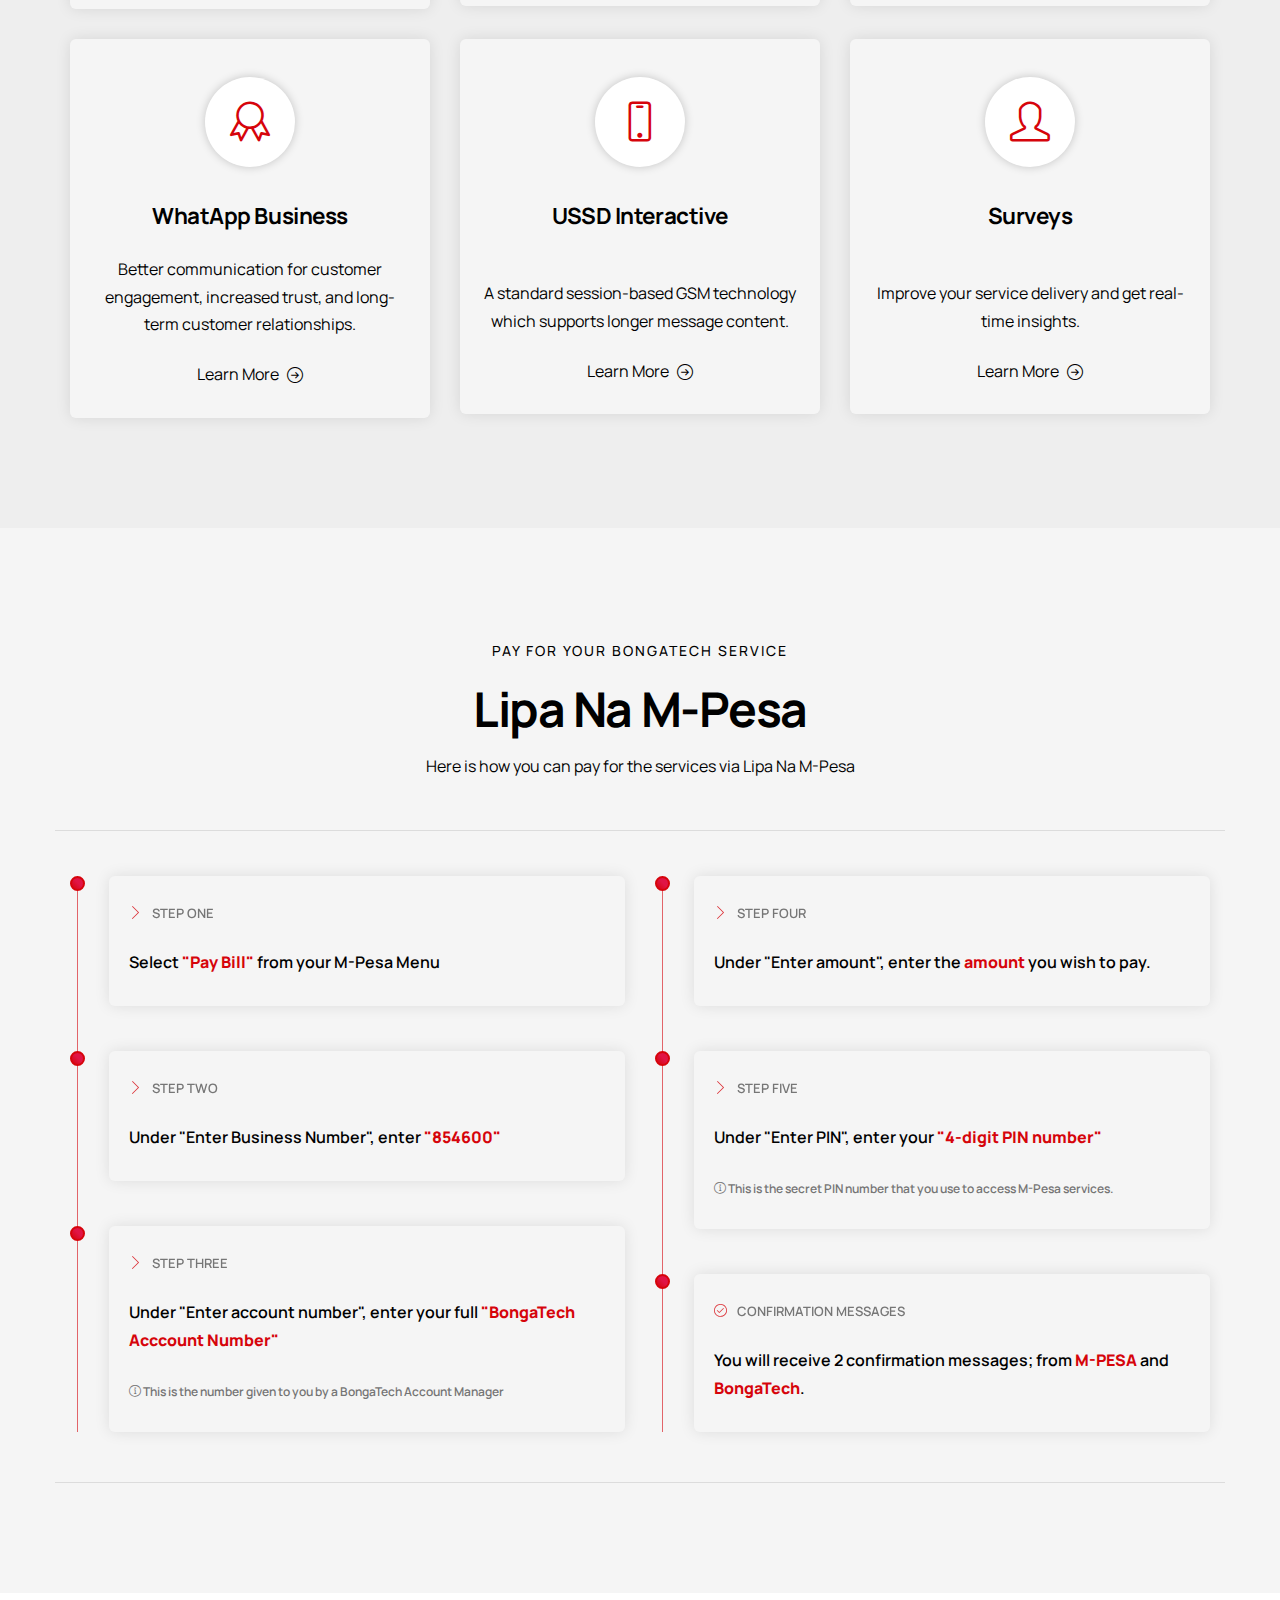
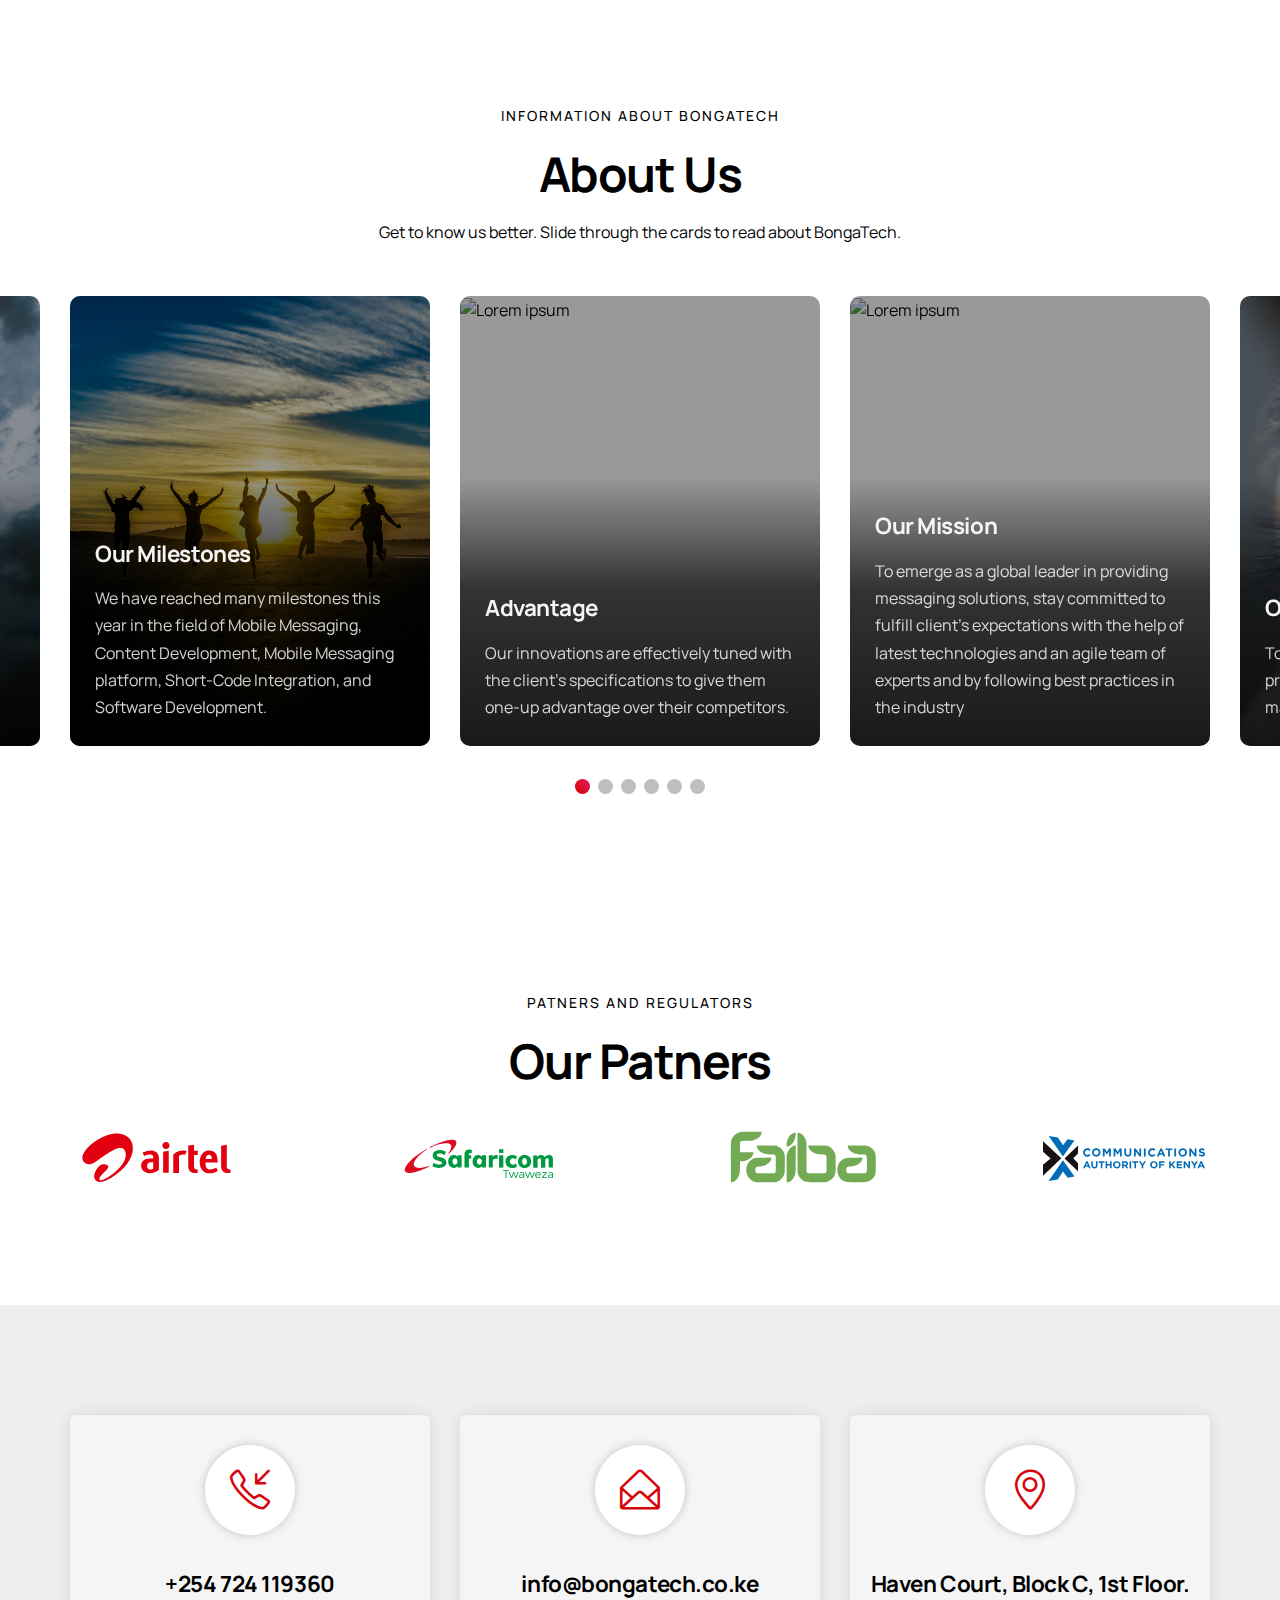
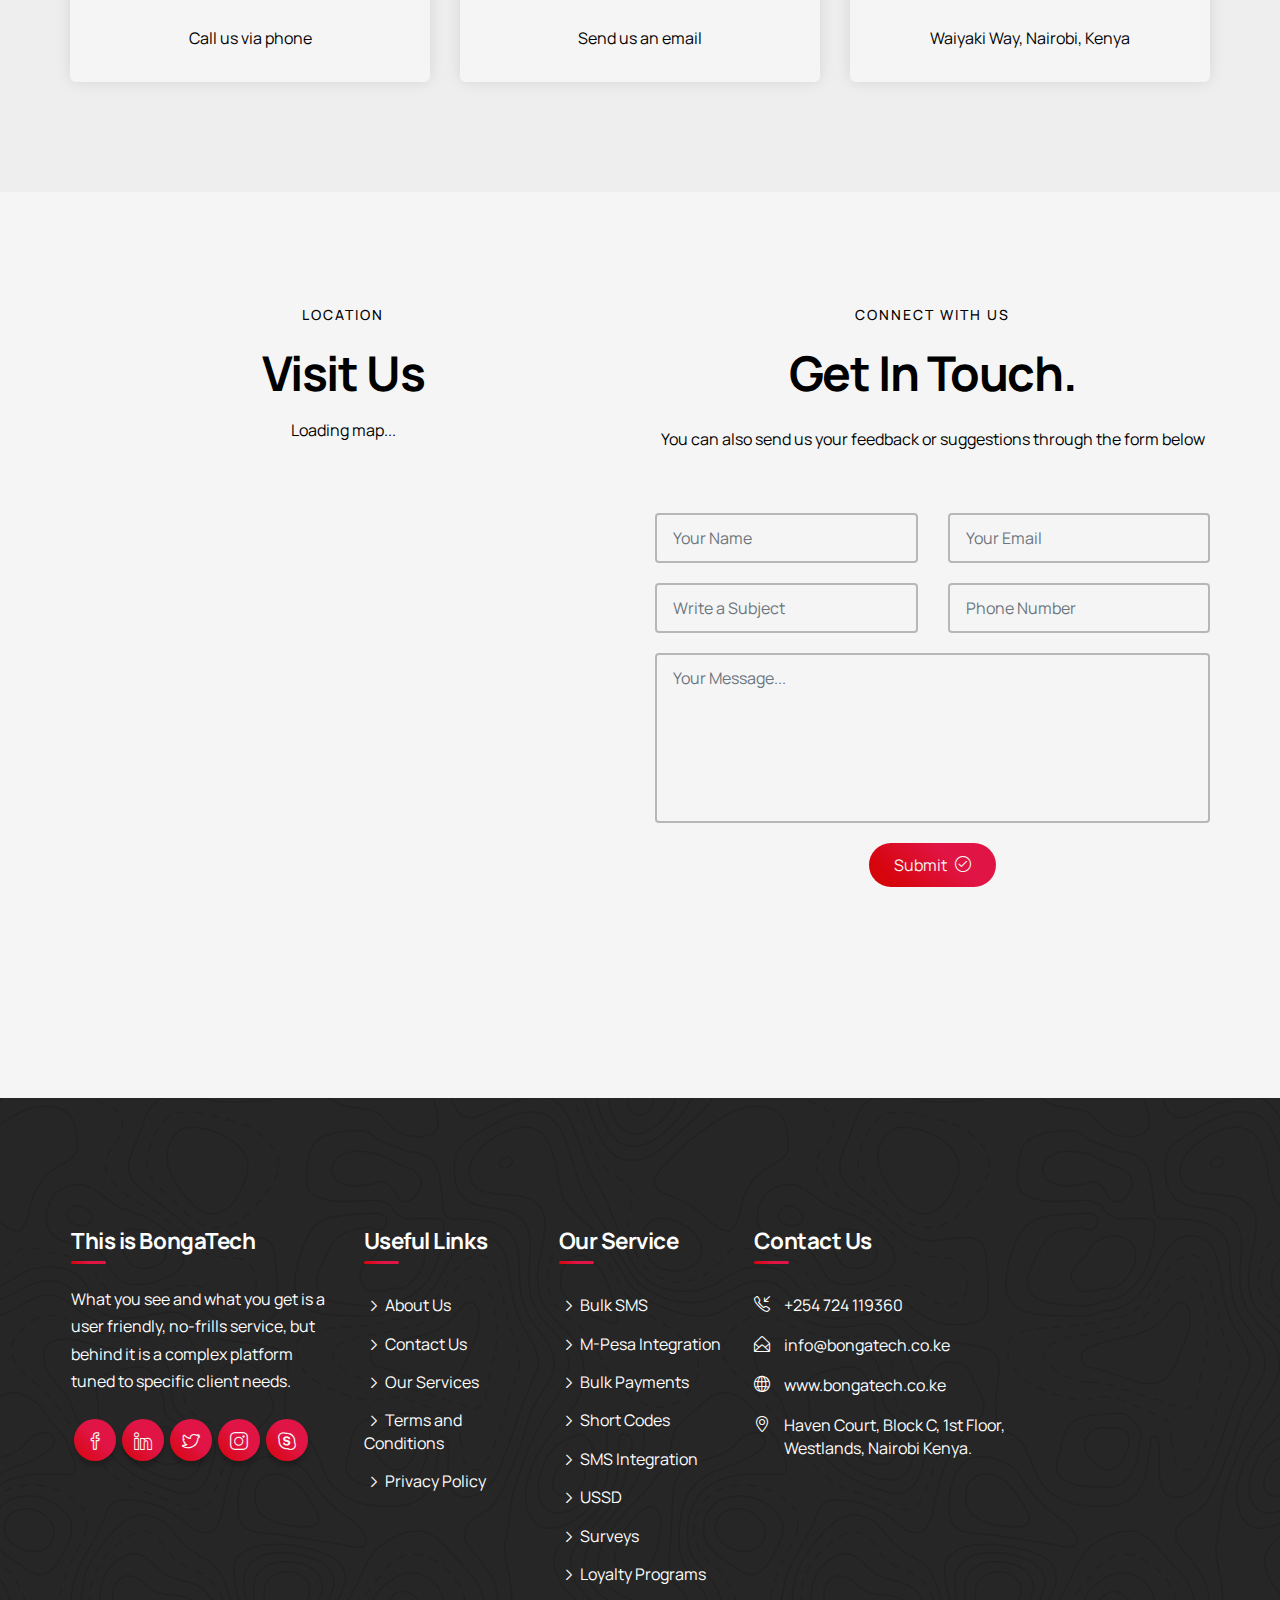
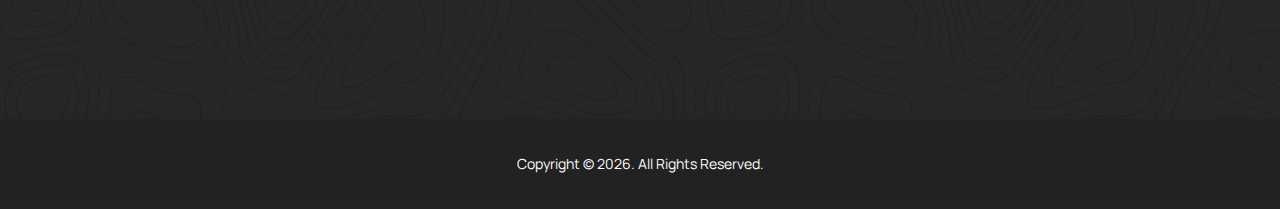
==== commit 5e3aa69a: "Added new download section in navigation with "Authorization Letter" and "User Manual"" ====
--- a/index.html
+++ b/index.html
@@ -30,6 +30,17 @@
       /* The height is 400 pixels */
       width: 100%;
       /* The width is the width of the web page */
+    }
+
+    @media (max-width:768px) {
+      .modal-body {
+        align-items: center;
+        padding-left: 22px;
+        padding-right: 22px;
+      }
+      .modal-header{
+        padding-left: 22px;
+      }
     }
   </style>
 
@@ -103,7 +114,8 @@
 
             </ul>
           </li>
-          <!-- <li class="nav-item"><a href="#team" class="nav-link smooth-anchor">Buy SMS Credit Units</a></li> -->
+          <li class="nav-item"><a href="#" data-toggle="modal" data-target="#modalDownloads"
+              class="nav-link smooth-anchor">Downloads</a></li>
           <li class="nav-item"><a href="#about" class="nav-link smooth-anchor">About Us</a></li>
         </ul>
         <ul class="navbar-nav action">
@@ -248,6 +260,87 @@
 
     <!--Modals-->
 
+    <!--Modal, Downloads-->
+
+    <div class="modal fade" id="modalDownloads" tabindex="-1" role="dialog" aria-labelledby="downloadsModalCenterTitle"
+      aria-hidden="true">
+      <div class="modal-dialog modal-dialog-centered modal-lg modal-custom" role="document">
+        <div class="modal-content">
+          <div class="modal-image">
+            <div class="scrolldown-wrapper">
+              <div class="scrolldown">
+                <svg height="30" width="10">
+                  <circle class="scrolldown-p1" cx="5" cy="15" r="2" />
+                  <circle class="scrolldown-p2" cx="5" cy="15" r="2" />
+                </svg>
+              </div>
+              <!-- <div class="scrolldown-words">
+                <span>Scroll Down</span>
+              </div> -->
+            </div>
+            <!-- <img src="assets/images/Invoice-amico.svg" class="" alt=""> -->
+            <button type="button" class="close" data-dismiss="modal" aria-label="Close">
+              <span aria-hidden="true"><i class="icon-close"></i></span>
+            </button>
+          </div>
+
+          <div class="modal-header">
+            <h2 class="modal-title" id="downloadsModalLongTitle">Downloads</h2>
+          </div>
+          <div class="modal-body">
+            <div class="subtle-card">
+              <div class="subtle-cardcontainer">
+                <div class="row">
+                  <div class="col-sm-9 col-md-9 col-lg-9">
+                    <h4 style="margin-top: 2px !important; margin-bottom: 2px; !important">Authorization Letter</h4>
+                    <p style="font-weight: 500; line-height: 32px;">
+                      This is a short description about what you are about to download
+                    </p>
+                  </div>
+                  <div class="col-sm-3 col-md-3 col-lg-3 align-self-center"
+                    style="margin-top: 12px; margin-bottom: 12px;">
+                    <a href="bulk-sms.html" data-aos="" data-aos-delay="1200"
+                      onclick="window.open('Authorization Letter sample.docx')"
+                      class="smooth-anchor ml-auto mr-auto ml-md-auto mt-auto btn primary-button">Download<i
+                        class="icon-doc"></i></a>
+                  </div>
+                </div>
+              </div>
+            </div>
+          </div>
+
+          <div class="modal-body">
+            <div class="subtle-card" style="margin-bottom: 28px;">
+              <div class="subtle-cardcontainer">
+                <div class="row">
+                  <div class="col-sm-9 col-md-9 col-lg-9">
+                    <h4 style="margin-top: 2px !important; margin-bottom: 2px; !important">User Portal Manual</h4>
+                    <p style="font-weight: 500; line-height: 32px;">
+                      This is a short description about what you are about to download
+                    </p>
+                  </div>
+                  <div class="col-sm-3 col-md-3 col-lg-3 align-self-center"
+                    style="margin-top: 12px; margin-bottom: 12px;">
+                    <a href="bulk-sms.html" data-aos="" data-aos-delay="1200"
+                      onclick="window.open('User Portal Manual.pdf')"
+                      class="smooth-anchor ml-auto mr-auto ml-md-auto mt-auto btn primary-button">Download<i
+                        class="icon-arrow-down-circle"></i></a>
+                  </div>
+                </div>
+              </div>
+            </div>
+          </div>
+          <!-- <div class="modal-footer">
+            <a href="bulk-sms.html" data-aos="" data-aos-delay="1200"
+              onclick="window.location.href='mpesa-integration.html'"
+              class="smooth-anchor ml-auto mr-auto ml-md-auto mt-auto btn primary-button">Visit Bulk SMS page<i
+                class="icon-arrow-right-circle"></i></a> -->
+        </div>
+      </div>
+    </div>
+    </div>
+
+
 
     <!--Modal, M-Pesa Integration and Bulk Payments-->
 
@@ -672,7 +765,7 @@
 
   <!--Download Item Section-->
 
-  <section id="download" class="offers featured item-left-shape">
+  <!-- <section id="download" class="offers featured item-left-shape">
     <div class="container">
       <div class="row text-center intro">
         <div class="col-12">
@@ -685,9 +778,9 @@
         <div class="slider-content row">
           <div class="col-xl-6 col-lg-6 col-md-6 inner">
             <div class="card justify-content-center">
-              <!-- <div class="card-header-rogue">
+              <div class="card-header-rogue">
               Download developer documentation
-            </div> -->
+            </div>
               <div class="card-body-rogue">
                 <p>Click the <strong>"Download Developer Documentation"</strong> below to get started with BongaTech's
                   API. Alternatively,
@@ -709,7 +802,7 @@
           </div>
 
         </div>
-  </section>
+  </section> -->
 
   <!--End Download Item-->
 
@@ -975,14 +1068,15 @@
       <div class="col-12 col-sm-12">
         <div class="swiper-container slider-min">
           <div class="swiper-wrapper align-items-center d-flex">
-            <div class="swiper-slide slide-center"><a href="https://www.airtelkenya.com/"><img src="assets/images/method-draw-image (4).svg"
-                  class="fit-image w-100" alt="Airtel Kenya"></a></div>
-            <div class="swiper-slide slide-center item"><a href="http://www.safaricom.co.ke"><img src="assets/images/method-draw-image (3).svg"
-                  class="fit-image w-100" alt="Safaricom PLC"></a></div>
+            <div class="swiper-slide slide-center"><a href="https://www.airtelkenya.com/"><img
+                  src="assets/images/method-draw-image (4).svg" class="fit-image w-100" alt="Airtel Kenya"></a></div>
+            <div class="swiper-slide slide-center item"><a href="http://www.safaricom.co.ke"><img
+                  src="assets/images/method-draw-image (3).svg" class="fit-image w-100" alt="Safaricom PLC"></a></div>
             <div class="swiper-slide slide-center item"><a href="https://jtl.co.ke/"><img src="assets/images/faiba.svg"
                   class="fit-image w-100" alt="Faiba JTL"></a></div>
-            <div class="swiper-slide slide-center item"><a href="https://ca.go.ke/"><img src="assets/images/cak-logo.svg"
-                  class="fit-image w-100" alt="Communications Authority of Kenya"></a></div>
+            <div class="swiper-slide slide-center item"><a href="https://ca.go.ke/"><img
+                  src="assets/images/cak-logo.svg" class="fit-image w-100" alt="Communications Authority of Kenya"></a>
+            </div>
           </div>
         </div>
       </div>
--- a/assets/css/stylesheet-main.css
+++ b/assets/css/stylesheet-main.css
@@ -916,6 +916,22 @@
 	color: #000000;
 }
 
+.subtle-card {
+	background: #e2e2e2;
+	border-radius: 8px;
+}
+.subtle-cardcontainer{
+	padding: 22px 28px;
+	padding-bottom: 22px;
+}
+
+@media (max-width:768px) {
+	.subtle-cardcontainer{
+		padding: 22px 5px;
+		padding-bottom: 14px;
+	}
+}
+
 .resume-items .item .card-body {
 	padding: 0;
 }
@@ -984,11 +1000,11 @@
 	width: 100%;
 }
 
-.download-image-files{
-	position: absolute;
-    left: 650px;
-    bottom: -70px;
-    width: 600px;
+.download-image-files {
+	position: absolute;
+	left: 650px;
+	bottom: -70px;
+	width: 600px;
 }
 
 @media (min-width:768px) {
@@ -2771,7 +2787,6 @@
 	transition-duration: 0.4s;
 	transition-property: opacity, transform;
 }
-
 
 #services .card i.icon {
 	margin-top: 0.5rem
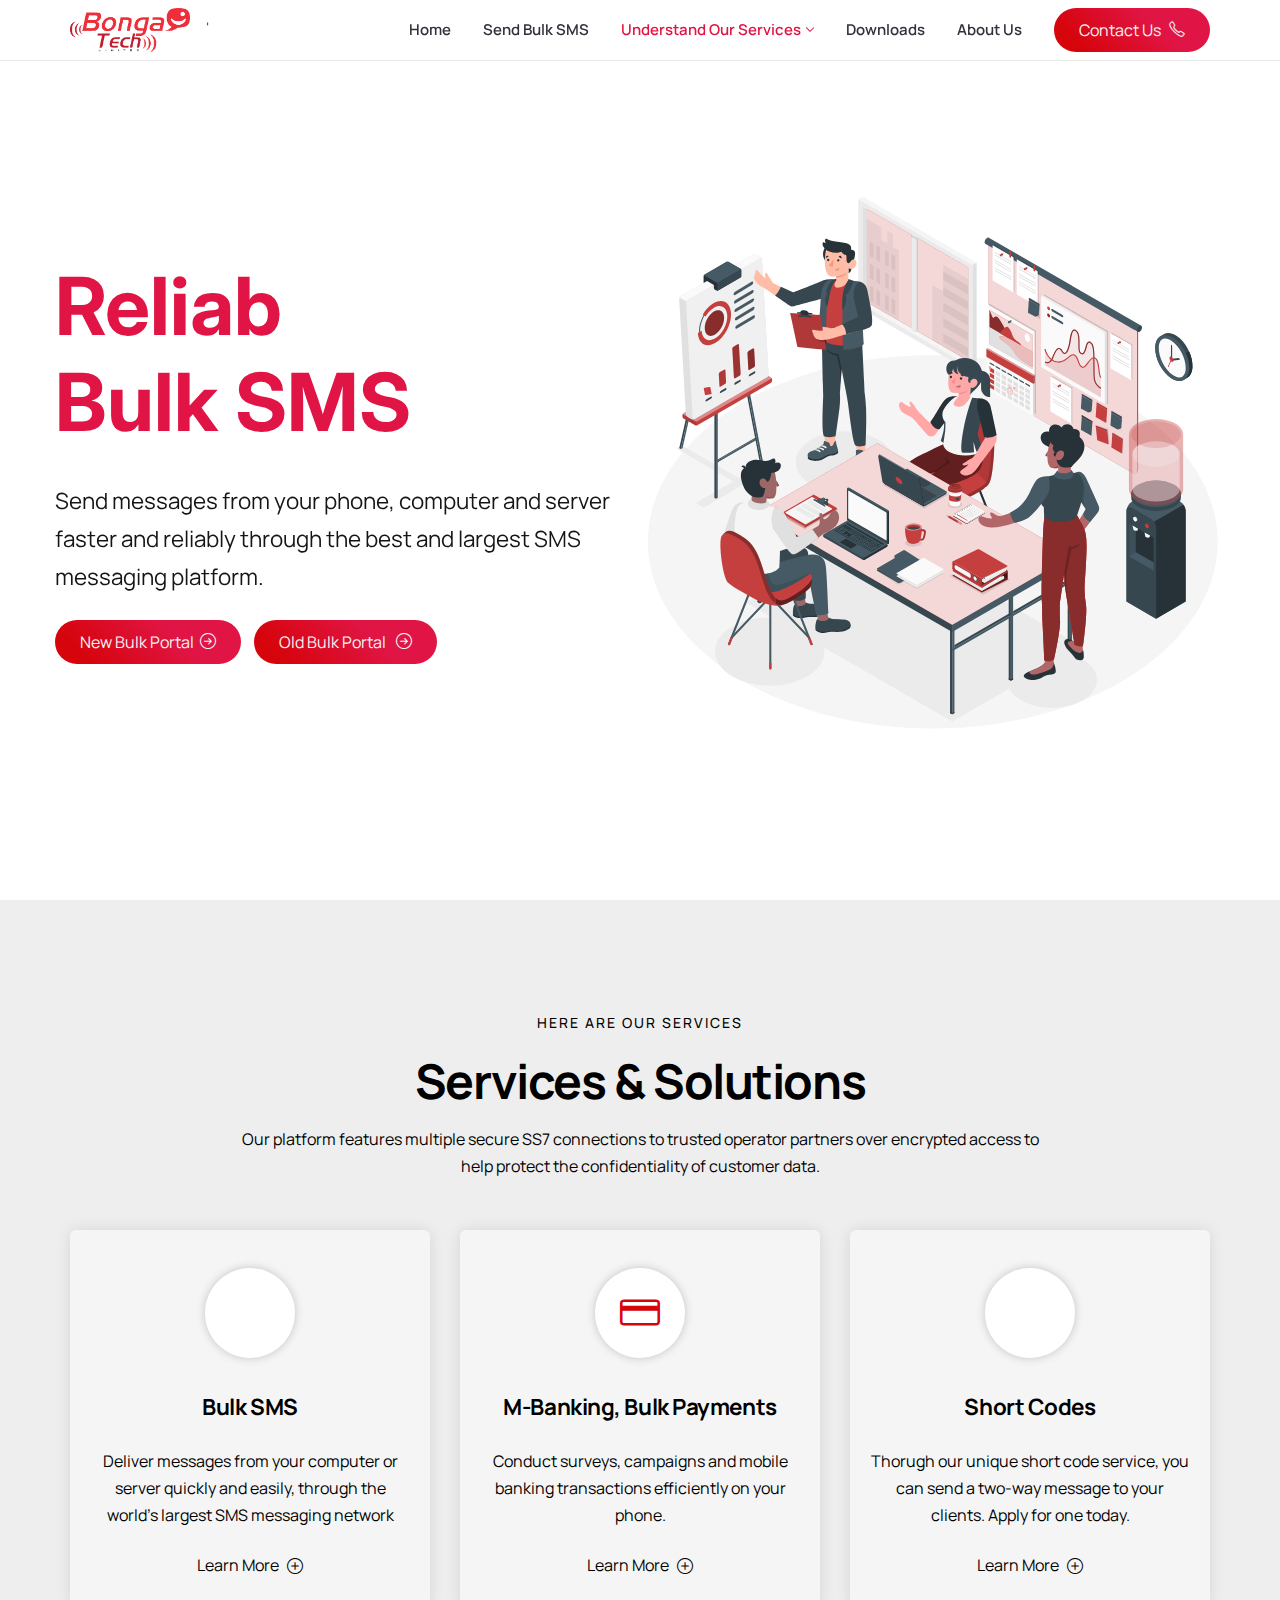
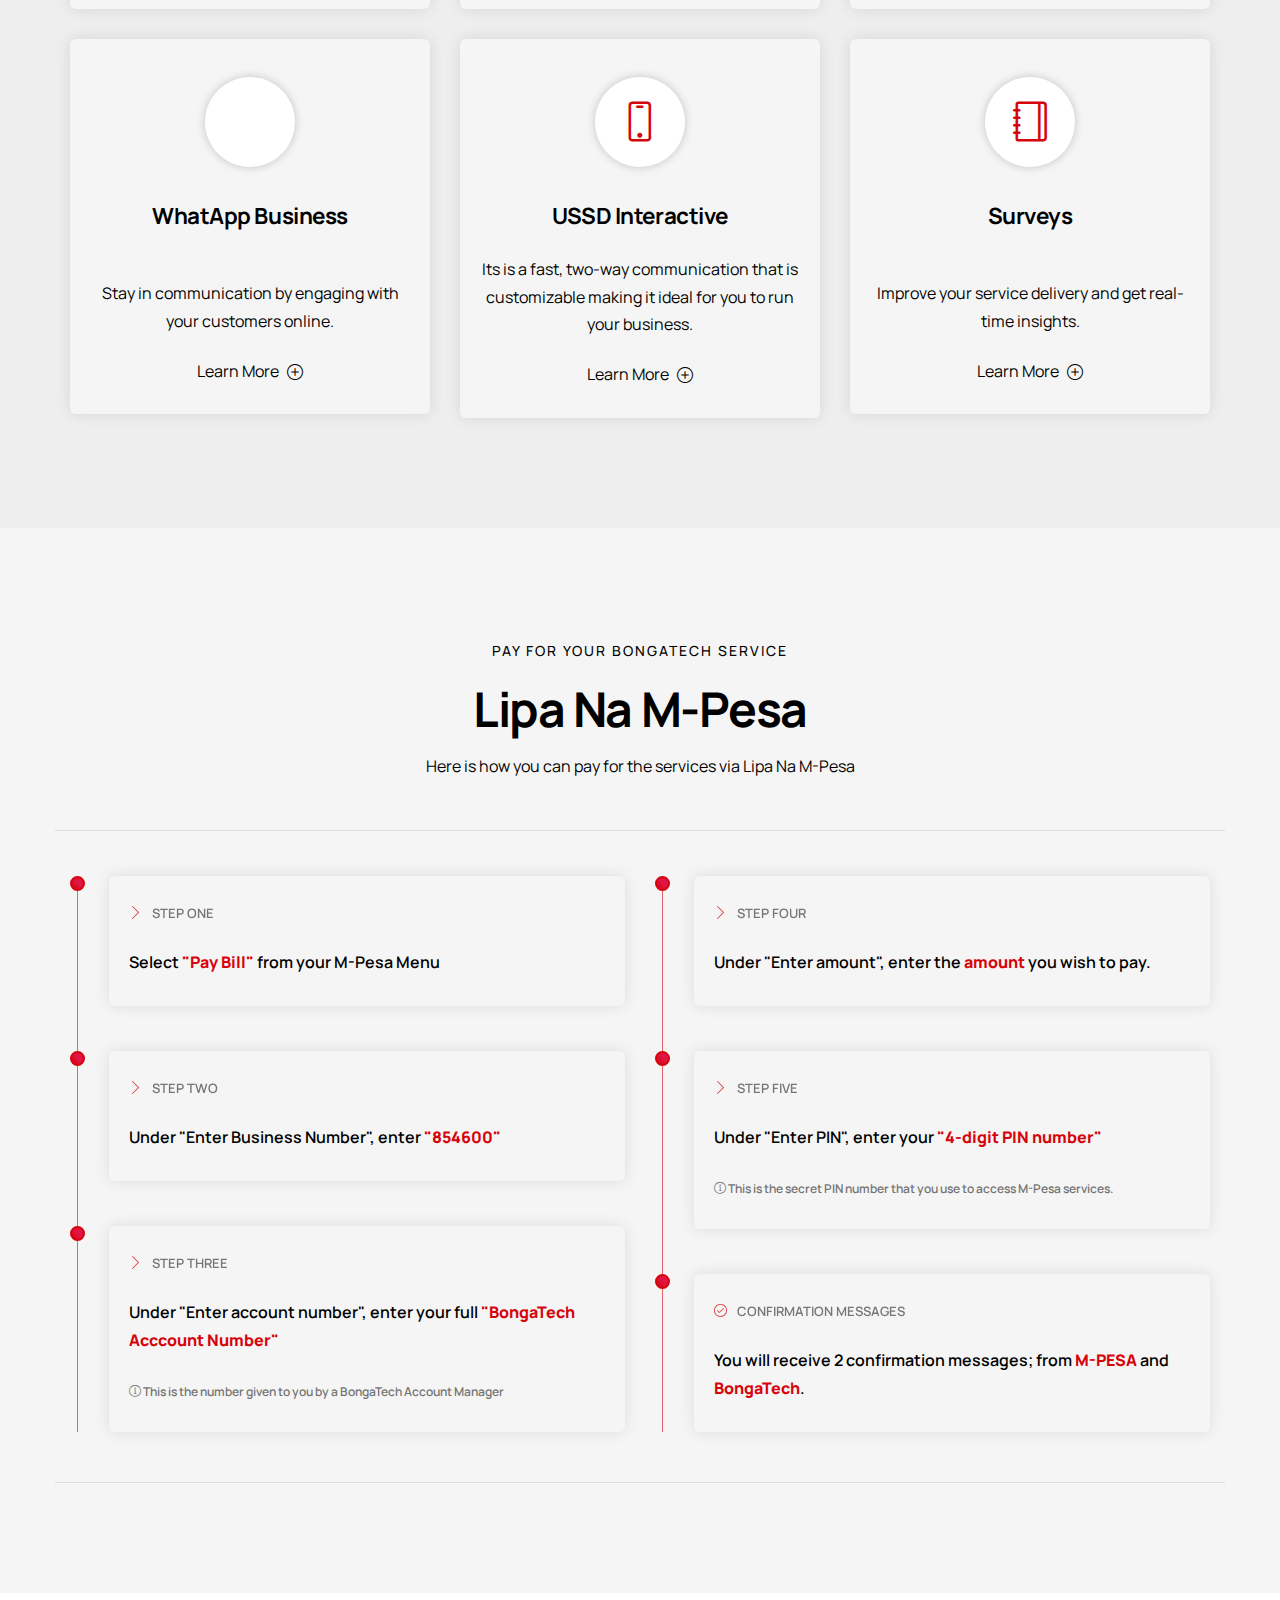
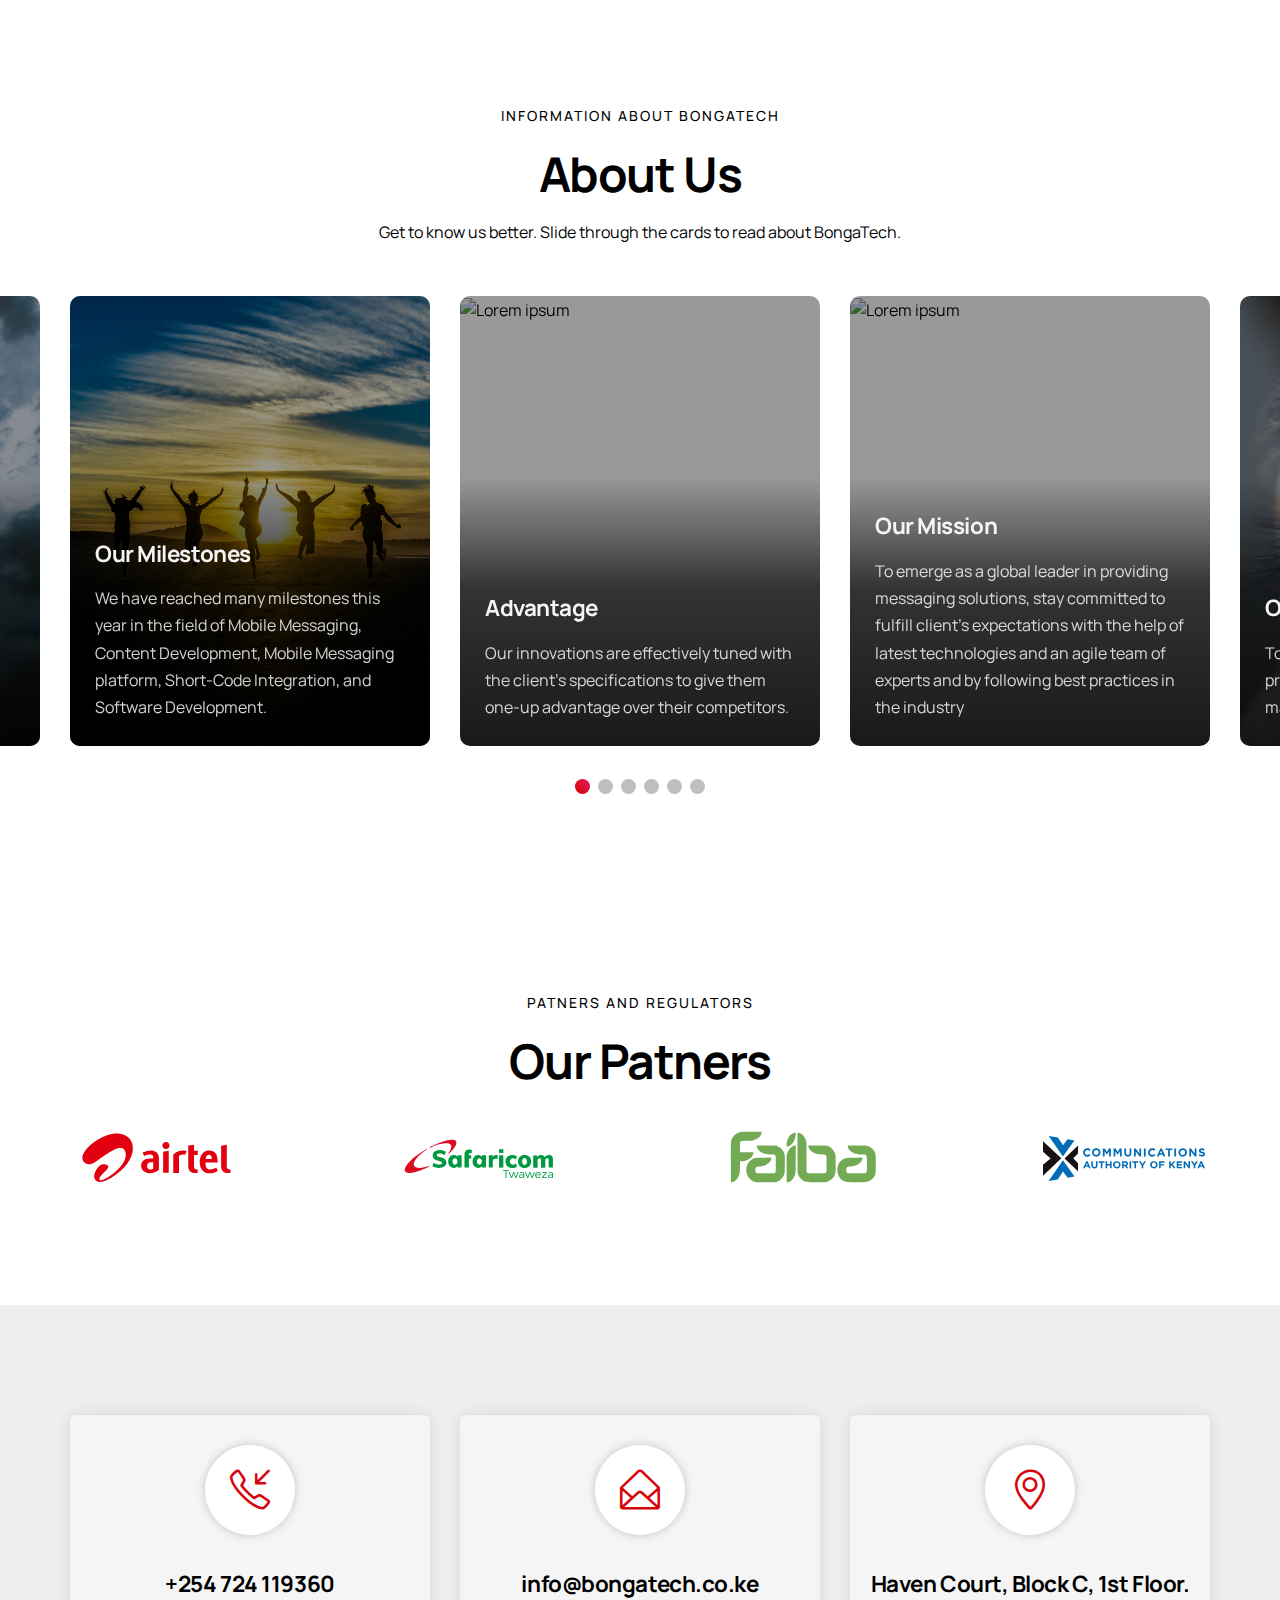
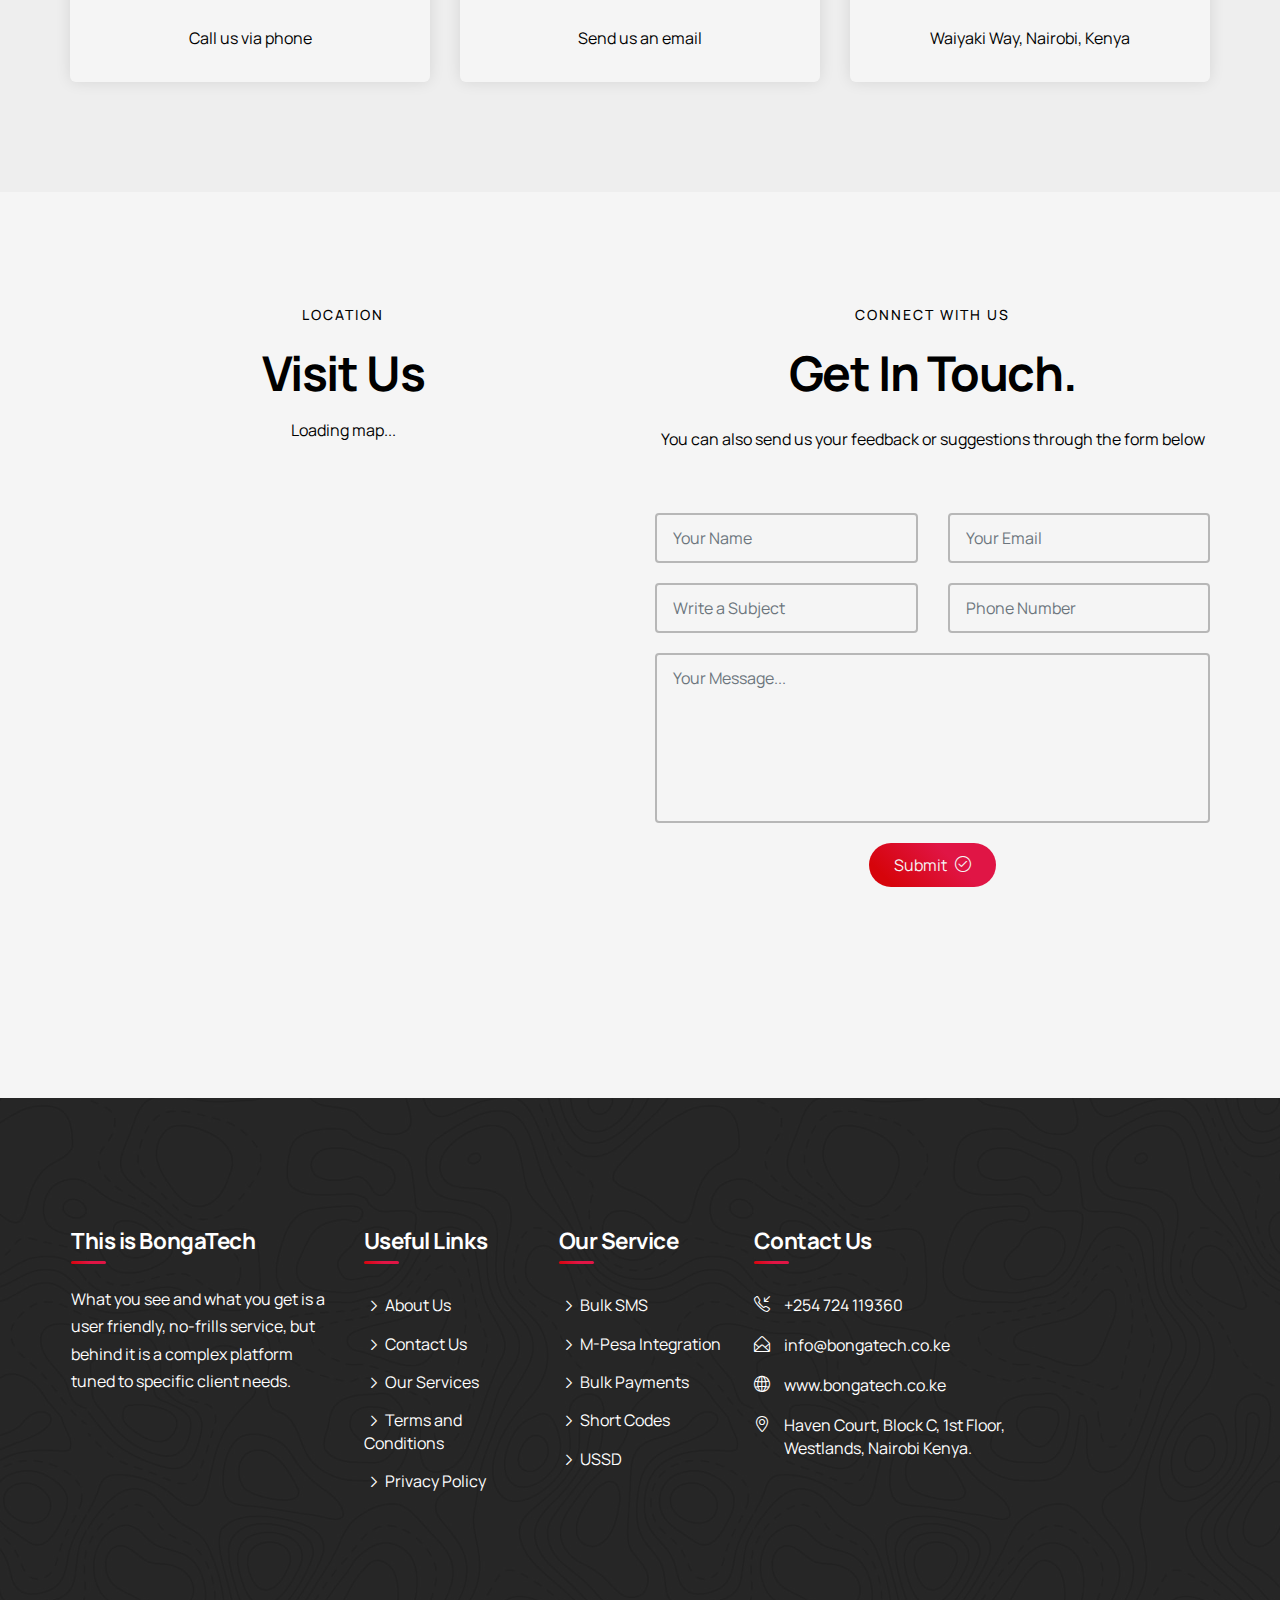
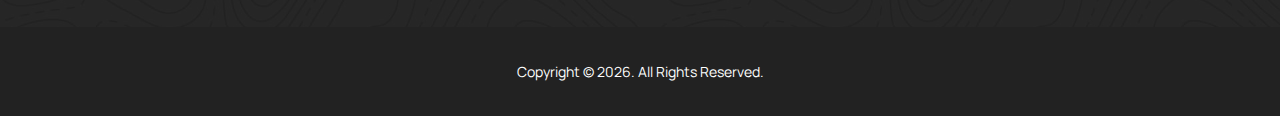
==== commit 438eb4ef: "FIX: Linking pages" ====
--- a/index.html
+++ b/index.html
@@ -22,6 +22,10 @@
     rel="stylesheet">
   <link href="https://fonts.googleapis.com/css2?family=Inter:wght@300;400;500;600;700;800;900&amp;display=swap"
     rel="stylesheet">
+
+  <!--Font Awesome-->
+  <link rel="stylesheet" href="https://use.fontawesome.com/releases/v5.15.2/css/all.css"
+    integrity="sha384-vSIIfh2YWi9wW0r9iZe7RJPrKwp6bG+s9QZMoITbCckVJqGCCRhc+ccxNcdpHuYu" crossorigin="anonymous">
 
   <style type="text/css">
     /* Set the size of the div element that contains the map */
@@ -38,7 +42,8 @@
         padding-left: 22px;
         padding-right: 22px;
       }
-      .modal-header{
+
+      .modal-header {
         padding-left: 22px;
       }
     }
@@ -73,7 +78,6 @@
 </head>
 
 <body>
-
   <!-- Header -->
   <header>
     <!-- Navbar -->
@@ -89,27 +93,28 @@
         <!-- Navbar Items -->
         <ul class="navbar-nav items ml-auto">
 
-          <!-- <li class="nav-item"><a href="#slider" class="nav-link smooth-anchor">Home</a></li> -->
-
-          <li class="nav-item"><a href="#blog" class="nav-link smooth-anchor">Send Bulk SMS</a></li>
+          <li class="nav-item"><a href="#slider" class="nav-link smooth-anchor">Home</a></li>
+
+          <li class="nav-item"><a href="http://bulk.bongatech.com" target="_blank" onclick="parent.location='http://bulk.bongatech.com'; return false;" class="nav-link smooth-anchor">Send Bulk SMS</a></li>
 
           <li class="nav-item dropdown"><a href="#services" class="nav-link active">Understand Our Services<i
                 class="icon-arrow-down"></i></a>
             <ul class="dropdown-menu">
 
-              <li class="nav-item dropdown"> <a class="nav-link" href="bulk-sms.html"> Bulk SMS <i
-                    class="icon-screen-desktop"></i></a></li>
+              <li class="nav-item dropdown"> <a class="nav-link" href="bulk-sms.html"> Bulk SMS <i class="far fa-comment-dots"></i></a></li>
               <li class="nav-item dropdown"> <a class="nav-link" href="mpesa-integration.html"> M-Pesa Integration<i
                     class="icon-credit-card"></i></a> </li>
-              <li class="nav-item dropdown"> <a class="nav-link" href="short-code.html">Short Codes <i
-                    class="icon-key"></i></a></li>
-              <li class="nav-item dropdown"> <a class="nav-link" href="">SMS Integration<i class="icon-phone"></i></a>
+              <li class="nav-item dropdown"> <a class="nav-link" href="short-code.html">Short Codes <i class="fas fa-list-ol"></i></a></li>
+              <li class="nav-item dropdown"> <a class="nav-link" href="whatsapp-business.html">Whatsspp Business<i class="fab fa-whatsapp"></i></a>
               </li>
               <li class="nav-item dropdown"> <a class="nav-link" href="ussd.html">USSD<i
                     class="icon-screen-smartphone"></i></a>
               </li>
-              <li class="nav-item dropdown"> <a class="nav-link" href="#">Surveys<i class="icon-notebook"></i></a></li>
-              <li class="nav-item dropdown"> <a class="nav-link" href="#">Loyalty Programs<i class="icon-badge"></i></a>
+              <li class="nav-item dropdown"> <a class="nav-link" href="#" data-toggle="modal"
+                  data-target="#modalSurvey" onclick="scrollMagic()">Surveys<i class="icon-notebook"></i></a></li>
+      
+              <li class="nav-item dropdown"> <a class="nav-link" href="#" data-toggle="modal"
+                data-target="#modalLoyaltyPrograms" onclick="scrollMagic()">Loyalty Programs<i class="icon-badge"></i></a>
               </li>
 
             </ul>
@@ -149,15 +154,16 @@
                   <h1><span class="typed-words"></span><br>Bulk SMS</h1>
                   <!-- <h2 class="title effect-static-text my-0">Bulk SMS Provider</h2> -->
 
-                  <p data-aos="" data-aos-delay="0" class="description full-slider-text-dark">Deliver
-                    messages from your computer or server quickly and easily, through
-                    the world’s largest SMS messaging network.</p>
+                  <p data-aos="" data-aos-delay="0" class="description full-slider-text-dark">Send messages from your
+                    phone, computer
+                    and server faster and reliably through the best and largest SMS messaging platform.
+                  </p>
                   <div class="intro-btn-item">
-                    <a href="https://bulk.bongatech.co.ke/docs/1.0/overview" data-aos="" data-aos-delay="1200"
-                      class="smooth-anchor ml-auto mr-auto ml-md-0 mt-4 btn primary-button">View Developer API<i
-                        class="icon-settings"></i></a>
-                    <a href="https://bulk.bongatech.co.ke/login" data-aos="" data-aos-delay="1200"
-                      class="smooth-anchor ml-auto mr-auto ml-md-0 mt-4 btn primary-button">Enter The Bulk Portal <i
+                    <a href="https://bulk.bongatech.co.ke/"  onclick="parent.location='http://bulk.bongatech.com'; return false;" data-aos="" data-aos-delay="1200"
+                      class="smooth-anchor ml-auto mr-auto ml-md-0 mt-4 btn primary-button">New Bulk Portal<i
+                        class="icon-arrow-right-circle"></i></a>
+                    <a href="https://bulk.bongatech.co.ke/login"  onclick="parent.location='http://bulk.bizsms.co.ke'; return false;" data-aos="" data-aos-delay="1200"
+                      class="smooth-anchor ml-auto mr-auto ml-md-0 mt-4 btn primary-button">Old Bulk Portal <i
                         class="icon-arrow-right-circle"></i></a>
                   </div>
                 </div>
@@ -196,7 +202,7 @@
       <div class="row justify-content-center text-center items">
         <div class="col-12 col-lg-4 col-sm-6 col-xs-12 item">
           <div class="card">
-            <i class="icon icon-screen-desktop"></i>
+            <i class="icon far fa-comment-dots"></i>
             <h4>Bulk SMS</h4>
             <p>Deliver messages from your computer or server quickly and easily, through the world’s largest SMS
               messaging network</p>
@@ -208,51 +214,51 @@
           <div class="card">
             <i class="icon icon-credit-card"></i>
             <h4>M-Banking, Bulk Payments</h4>
-            <br>
-            <p>Perform surveys, campaigns and mobile banking transactions easily on your phone.</p>
+            <p>Conduct surveys, campaigns and mobile banking transactions efficiently on your phone.</p>
             <a href="" data-toggle="modal" data-target="#modalBanking" onclick="scrollMagic()"><span>Learn More</span>
-              <i class="btn-icon icon-arrow-right-circle"></i></a>
+              <i class="btn-icon icon-plus"></i></a>
           </div>
         </div>
         <div class="col-12 col-lg-4 col-sm-6 col-xs-12 item">
           <div class="card">
-            <i class="icon icon-key"></i>
+            <i class="icon fas fa-list-ol"></i>
             <h4>Short Codes</h4>
-            <br>
-            <p>Send a two-way message to your clients through our unique short code application.</p>
+            <p>Thorugh our unique short code service, you can send a two-way message to your clients. Apply for one
+              today.</p>
             <a href="" data-toggle="modal" data-target="#modalShortcodes" onclick="scrollMagic()"><span>Learn
-                More</span> <i class="btn-icon icon-arrow-right-circle"></i></a>
+                More</span> <i class="btn-icon icon-plus"></i></a>
           </div>
         </div>
         <div class="col-12 col-lg-4 col-sm-6 col-xs-12 item">
           <div class="card">
-            <i class="icon icon-badge"></i>
+            <i class="icon fab fa-whatsapp"></i>
             <h4>WhatApp Business</h4>
-            <p>Better communication for customer engagement, increased trust, and long-term customer relationships.
+            <br>
+            <p>Stay in communication by engaging with your customers online.
             </p>
             <a href="" data-toggle="modal" data-target="#modalWhatsAppBusiness" onclick="scrollMagic()"><span>Learn
                 More</span>
-              <i class="btn-icon icon-arrow-right-circle"></i></a>
+                <i class="btn-icon icon-plus"></i></a>
           </div>
         </div>
         <div class="col-12 col-lg-4 col-sm-6 col-xs-12 item">
           <div class="card">
             <i class="icon icon-screen-smartphone"></i>
             <h4>USSD Interactive</h4>
-            <br>
-            <p>A standard session-based GSM technology which supports longer message content.</p>
+            <p>Its is a fast, two-way communication that is customizable making it ideal for you to run your business.
+            </p>
             <a href="" data-toggle="modal" data-target="#modalUssd" onclick="scrollMagic()"><span>Learn More</span>
-              <i class="btn-icon icon-arrow-right-circle"></i></a>
+              <i class="btn-icon icon-plus"></i></a>
           </div>
         </div>
         <div class="col-12 col-lg-4 col-sm-6 col-xs-12 item">
           <div class="card">
-            <i class="icon icon-user"></i>
+            <i class="icon icon-notebook"></i>
             <h4>Surveys</h4>
             <br>
             <p>Improve your service delivery and get real-time insights.</p>
             <a href="" data-toggle="modal" data-target="#modalSurvey" onclick="scrollMagic()"><span>Learn More</span>
-              <i class="btn-icon icon-arrow-right-circle"></i></a>
+              <i class="btn-icon icon-plus"></i></a>
           </div>
         </div>
       </div>
@@ -292,14 +298,14 @@
               <div class="subtle-cardcontainer">
                 <div class="row">
                   <div class="col-sm-9 col-md-9 col-lg-9">
-                    <h4 style="margin-top: 2px !important; margin-bottom: 2px; !important">Authorization Letter</h4>
+                    <h4 style="margin-top: 2px !important; margin-bottom: 2px;!important">Authorization Letter</h4>
                     <p style="font-weight: 500; line-height: 32px;">
                       This is a short description about what you are about to download
                     </p>
                   </div>
                   <div class="col-sm-3 col-md-3 col-lg-3 align-self-center"
                     style="margin-top: 12px; margin-bottom: 12px;">
-                    <a href="bulk-sms.html" data-aos="" data-aos-delay="1200"
+                    <a href="bulk-sms.html" target="_blank" data-aos="" data-aos-delay="1200"
                       onclick="window.open('Authorization Letter sample.docx')"
                       class="smooth-anchor ml-auto mr-auto ml-md-auto mt-auto btn primary-button">Download<i
                         class="icon-doc"></i></a>
@@ -761,6 +767,56 @@
       </div>
     </div>
 
+    <!--Modal, WhatsApp Business start-->
+
+    <div class="modal fade" id="modalLoyaltyPrograms" tabindex="-1" role="dialog"
+      aria-labelledby="loyaltyProgramsModalCenterTitle" aria-hidden="true">
+      <div class="modal-dialog modal-dialog-centered modal-lg modal-custom" role="document">
+        <div class="modal-content">
+          <div class="modal-image">
+            <div class="scrolldown-wrapper">
+              <div class="scrolldown">
+                <svg height="30" width="10">
+                  <circle class="scrolldown-p1" cx="5" cy="15" r="2" />
+                  <circle class="scrolldown-p2" cx="5" cy="15" r="2" />
+                </svg>
+              </div>
+              <div class="scrolldown-words">
+                Scroll Down
+              </div>
+            </div>
+            <img src="assets/images/Discount-amico.svg" class="" alt="">
+            <button type="button" class="close" data-dismiss="modal" aria-label="Close">
+              <span aria-hidden="true"><i class="icon-close"></i></span>
+            </button>
+          </div>
+          <div class="modal-header">
+            <h2 class="modal-title" id="whatsAppBusinessModalLongTitle">Loyalty Programs</h2>
+          </div>
+
+          <div class="modal-body">
+            <p style="font-weight: 500; line-height: 32px;">
+
+              Loyalty programs are structured marketing
+              strategies designed by merchants to encourage
+              your clients to continue shopping or use the
+              services of your business associated with each of
+              our programs.
+              <br>
+              <br>
+              Our customer loyalty program is a structured
+              customer strategy that helps build a stronger
+              relationship between the customer and your
+              brand.
+              <br>
+              <br>
+
+            </p>
+          </div>
+        </div>
+      </div>
+    </div>
+
   </section>
 
   <!--Download Item Section-->
@@ -807,7 +863,7 @@
   <!--End Download Item-->
 
 
-  <!-- Features Section -->
+  <!-- M-Pesa Feature Section -->
   <section id="features" class="offers featured item-left-shape">
     <div class="container">
       <div class="row text-center intro">
@@ -999,22 +1055,22 @@
                   </a>
                   <p>
                     <strong style="font-weight: 700;"><i class="icon-check" style="margin-right: 5px;"></i>
-                      Excellence</strong>
+                      Customer service</strong>
                     <br>
                     <strong style="font-weight: 700;"><i class="icon-check" style="margin-right: 5px;"></i>
-                      Intellectual Honesty
+                      Innovative
                     </strong>
                     <br>
                     <strong style="font-weight: 700;"><i class="icon-check" style="margin-right: 5px;"></i>
-                      Respect & Trust
+                      Qouality delivery
                     </strong>
                     <br>
                     <strong style="font-weight: 700;"><i class="icon-check" style="margin-right: 5px;"></i>
-                      Creativity
+                      Integrity
                     </strong>
                     <br>
                     <strong style="font-weight: 700;"><i class="icon-check" style="margin-right: 5px;"></i>
-                      High Focus
+                      Respect and high Focus
                     </strong>
                   </p>
                 </div>
@@ -1196,20 +1252,20 @@
             <h4>This is BongaTech</h4>
             <p>What you see and what you get is a user friendly, no-frills service, but behind it
               is a complex platform tuned to specific client needs.</p>
-            <ul class="navbar-nav social share-list mt-0 ml-auto">
+            <!-- <ul class="navbar-nav social share-list mt-0 ml-auto">
               <li class="nav-item"><a href="#" class="nav-link"><i class="icon-social-facebook"></i></a></li>
               <li class="nav-item"><a href="#" class="nav-link"><i class="icon-social-linkedin"></i></a></li>
               <li class="nav-item"><a href="#" class="nav-link"><i class="icon-social-twitter"></i></a></li>
               <li class="nav-item"><a href="#" class="nav-link"><i class="icon-social-instagram"></i></a></li>
               <li class="nav-item"><a href="#" class="nav-link"><i class="icon-social-skype"></i></a></li>
-            </ul>
+            </ul> -->
           </div>
           <div class="col-12 col-lg-2 col-sm-6 col-xs-6 p-3 text-left">
             <h4>Useful Links</h4>
             <ul class="navbar-nav fb-nav-link">
-              <li class="nav-item"><a href="#" class="nav-link"><i class="icon-arrow-right"></i> About Us</a></li>
-              <li class="nav-item"><a href="#" class="nav-link"><i class="icon-arrow-right"></i> Contact Us</a></li>
-              <li class="nav-item"><a href="#" class="nav-link"><i class="icon-arrow-right"></i> Our Services</a></li>
+              <li class="nav-item"><a href="#about" class="nav-link"><i class="icon-arrow-right"></i> About Us</a></li>
+              <li class="nav-item"><a href="#contact" class="nav-link"><i class="icon-arrow-right"></i> Contact Us</a></li>
+              <li class="nav-item"><a href="#services" class="nav-link"><i class="icon-arrow-right"></i> Our Services</a></li>
               <li class="nav-item"><a href="#" class="nav-link"><i class="icon-arrow-right"></i> Terms and
                   Conditions</a>
               </li>
@@ -1219,17 +1275,17 @@
           <div class="col-12 col-lg-2 col-sm-6 col-xs-6 p-3 text-left">
             <h4>Our Service</h4>
             <ul class="navbar-nav fb-nav-link">
-              <li class="nav-item"><a href="#" class="nav-link"><i class="icon-arrow-right"></i> Bulk SMS</a></li>
-              <li class="nav-item"><a href="#" class="nav-link"><i class="icon-arrow-right"></i> M-Pesa Integration</a>
+              <li class="nav-item"><a href="bulk-sms.html" class="nav-link"><i class="icon-arrow-right"></i> Bulk SMS</a></li>
+              <li class="nav-item"><a href="mpesa-integration.html" class="nav-link"><i class="icon-arrow-right"></i> M-Pesa Integration</a>
               </li>
-              <li class="nav-item"><a href="#" class="nav-link"><i class="icon-arrow-right"></i> Bulk Payments</a></li>
-              <li class="nav-item"><a href="#" class="nav-link"><i class="icon-arrow-right"></i> Short Codes</a></li>
-              <li class="nav-item"><a href="#" class="nav-link"><i class="icon-arrow-right"></i> SMS Integration</a>
-              </li>
-              <li class="nav-item"><a href="#" class="nav-link"><i class="icon-arrow-right"></i> USSD</a></li>
-              <li class="nav-item"><a href="#" class="nav-link"><i class="icon-arrow-right"></i> Surveys</a></li>
+              <li class="nav-item"><a href="mpesa-integration.html" class="nav-link"><i class="icon-arrow-right"></i> Bulk Payments</a></li>
+              <li class="nav-item"><a href="short-code.html" class="nav-link"><i class="icon-arrow-right"></i> Short Codes</a></li>
+              <!-- <li class="nav-item"><a href="" class="nav-link"><i class="icon-arrow-right"></i> SMS Integration</a>
+              </li> -->
+              <li class="nav-item"><a href="ussd.html" class="nav-link"><i class="icon-arrow-right"></i> USSD</a></li>
+              <!-- <li class="nav-item"><a href="#" class="nav-link"><i class="icon-arrow-right"></i> Surveys</a></li>
               <li class="nav-item"><a href="#" class="nav-link"><i class="icon-arrow-right"></i> Loyalty Programs</a>
-              </li>
+              </li> -->
             </ul>
           </div>
           <div class="col-12 col-lg-3 col-sm-6 col-xs-6 p-3 text-left">
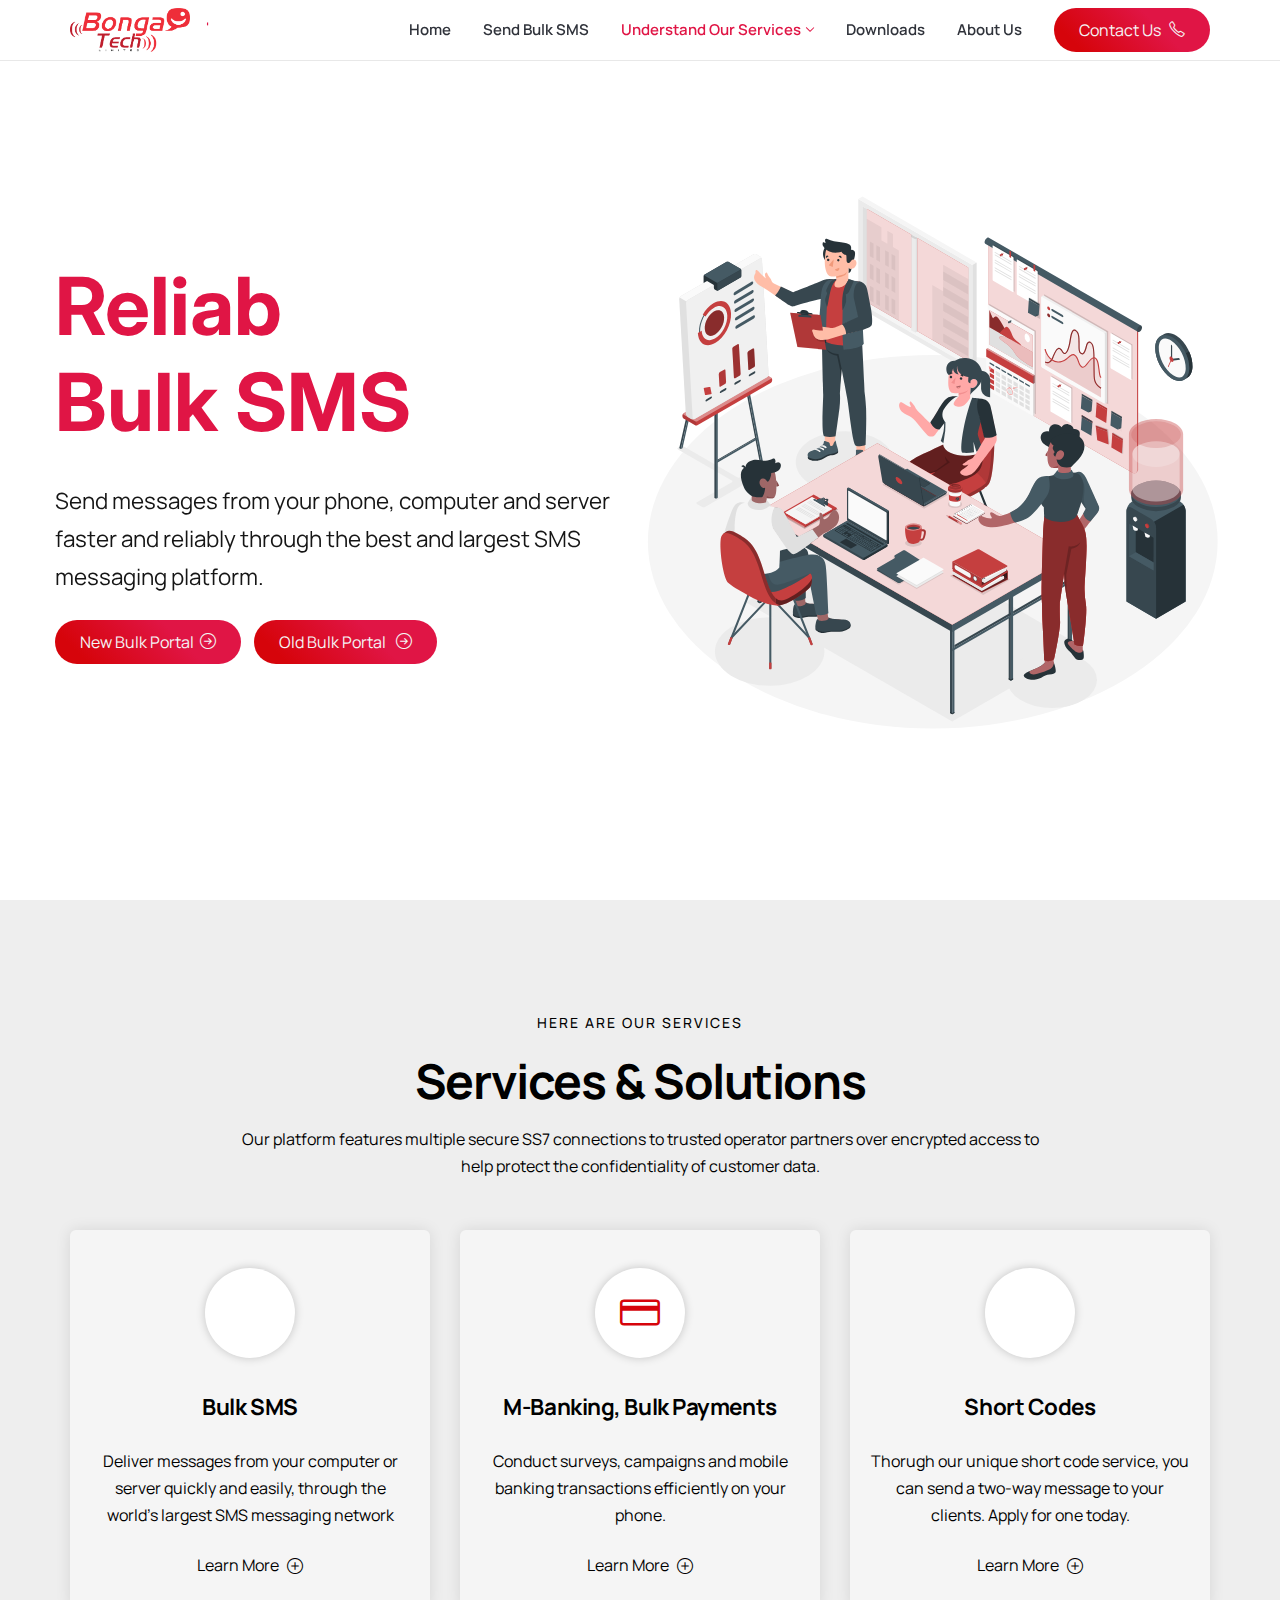
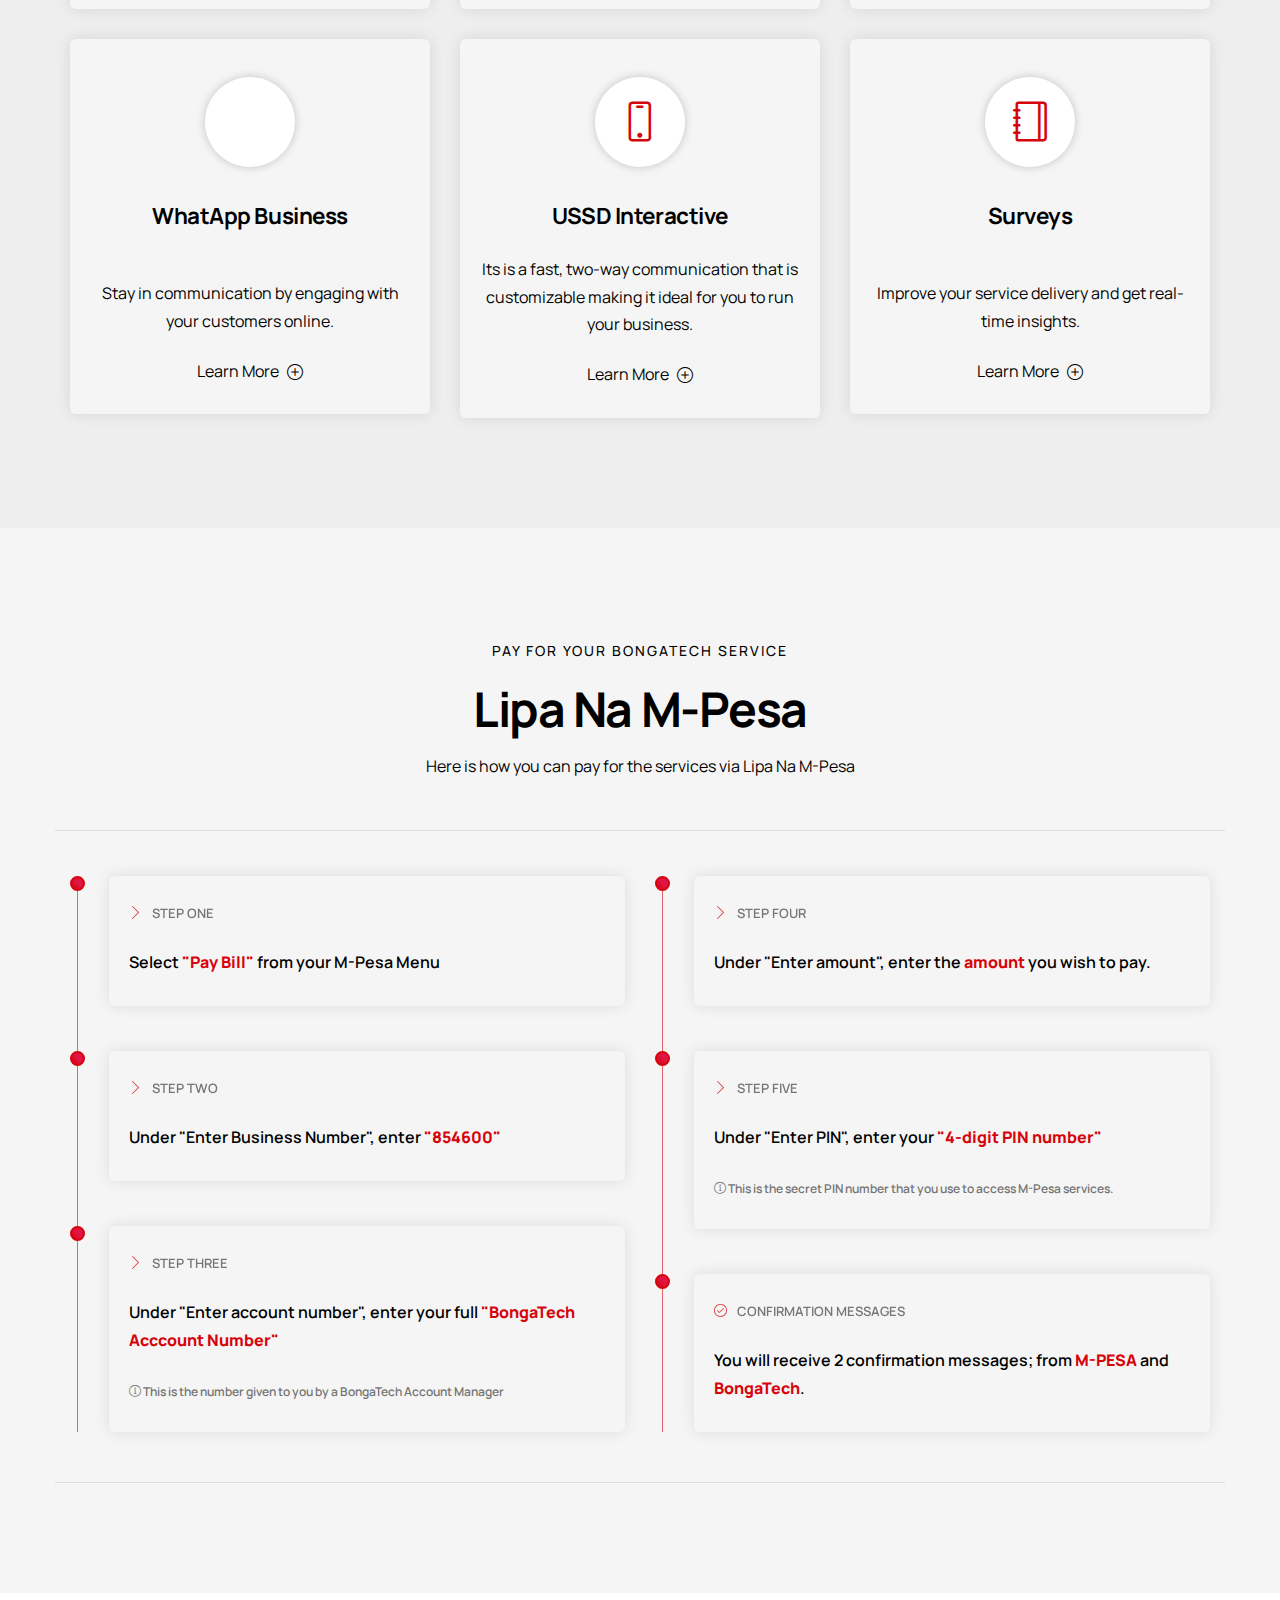
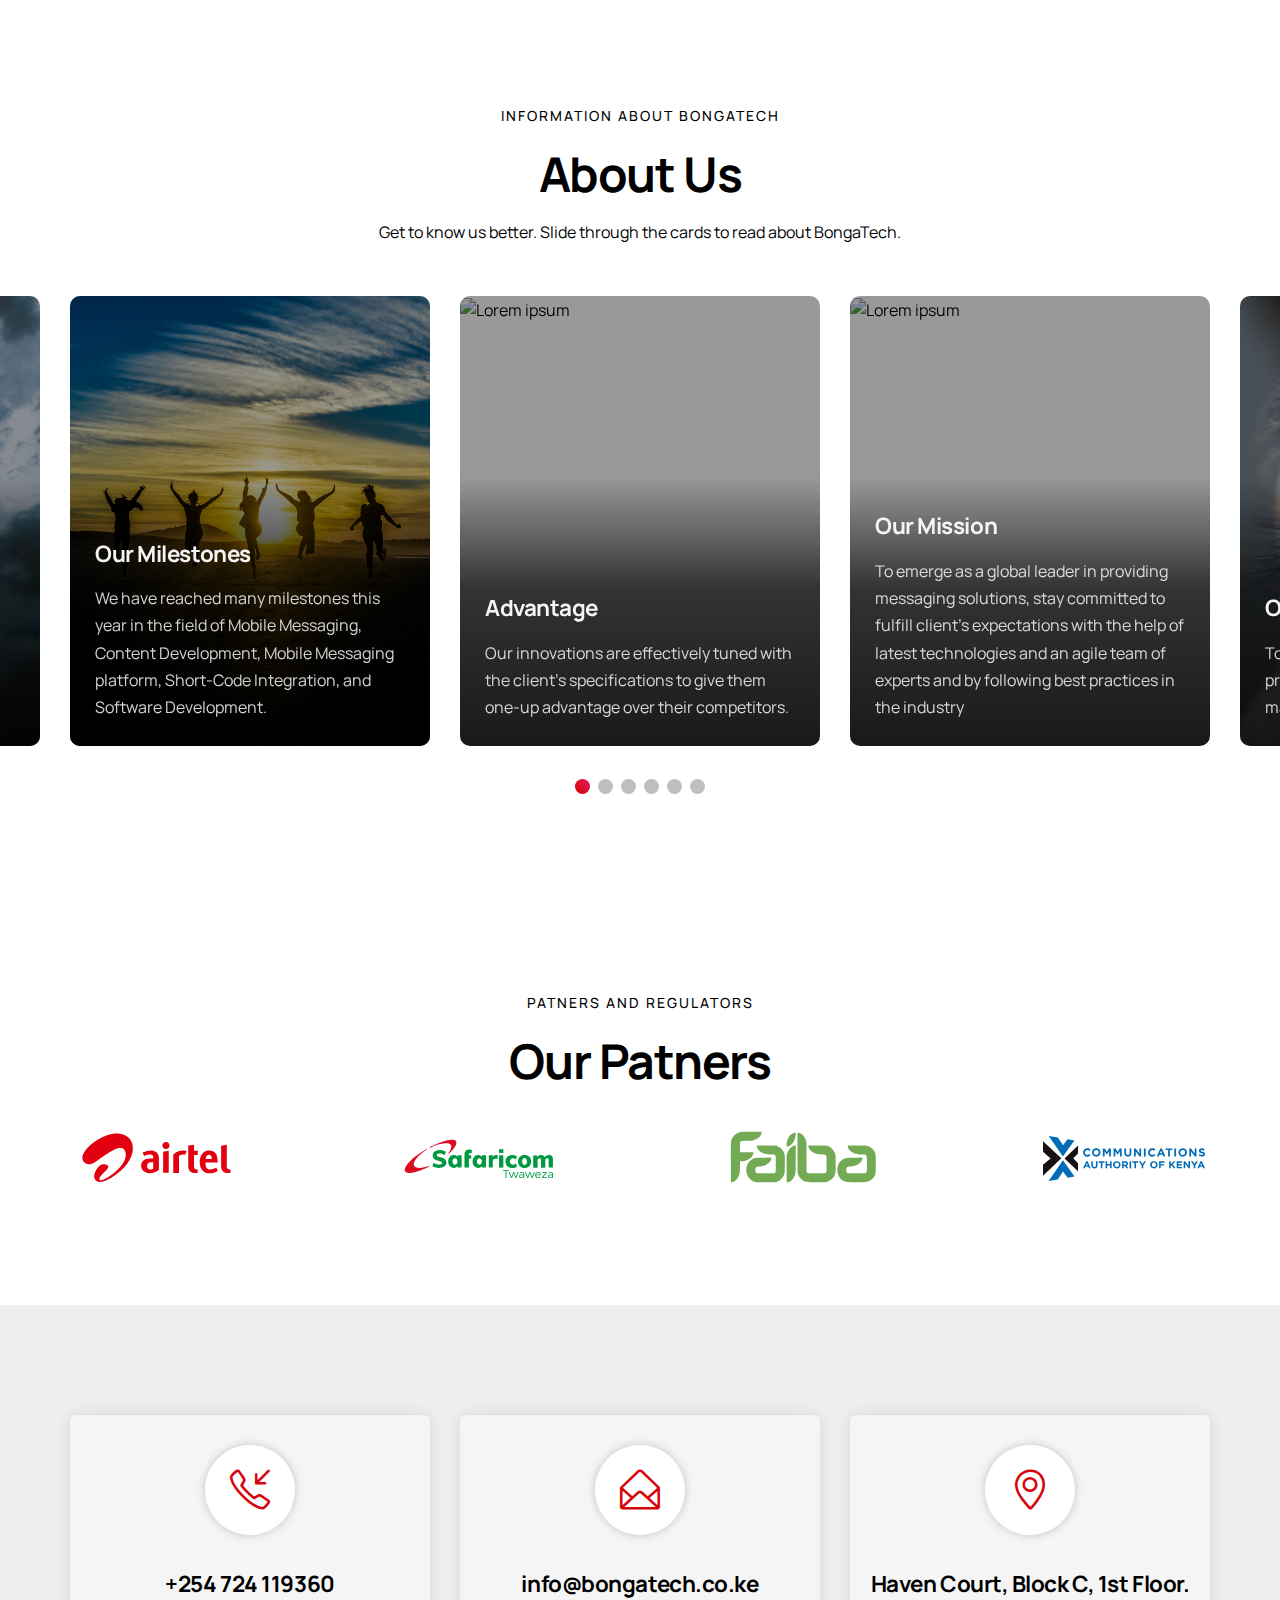
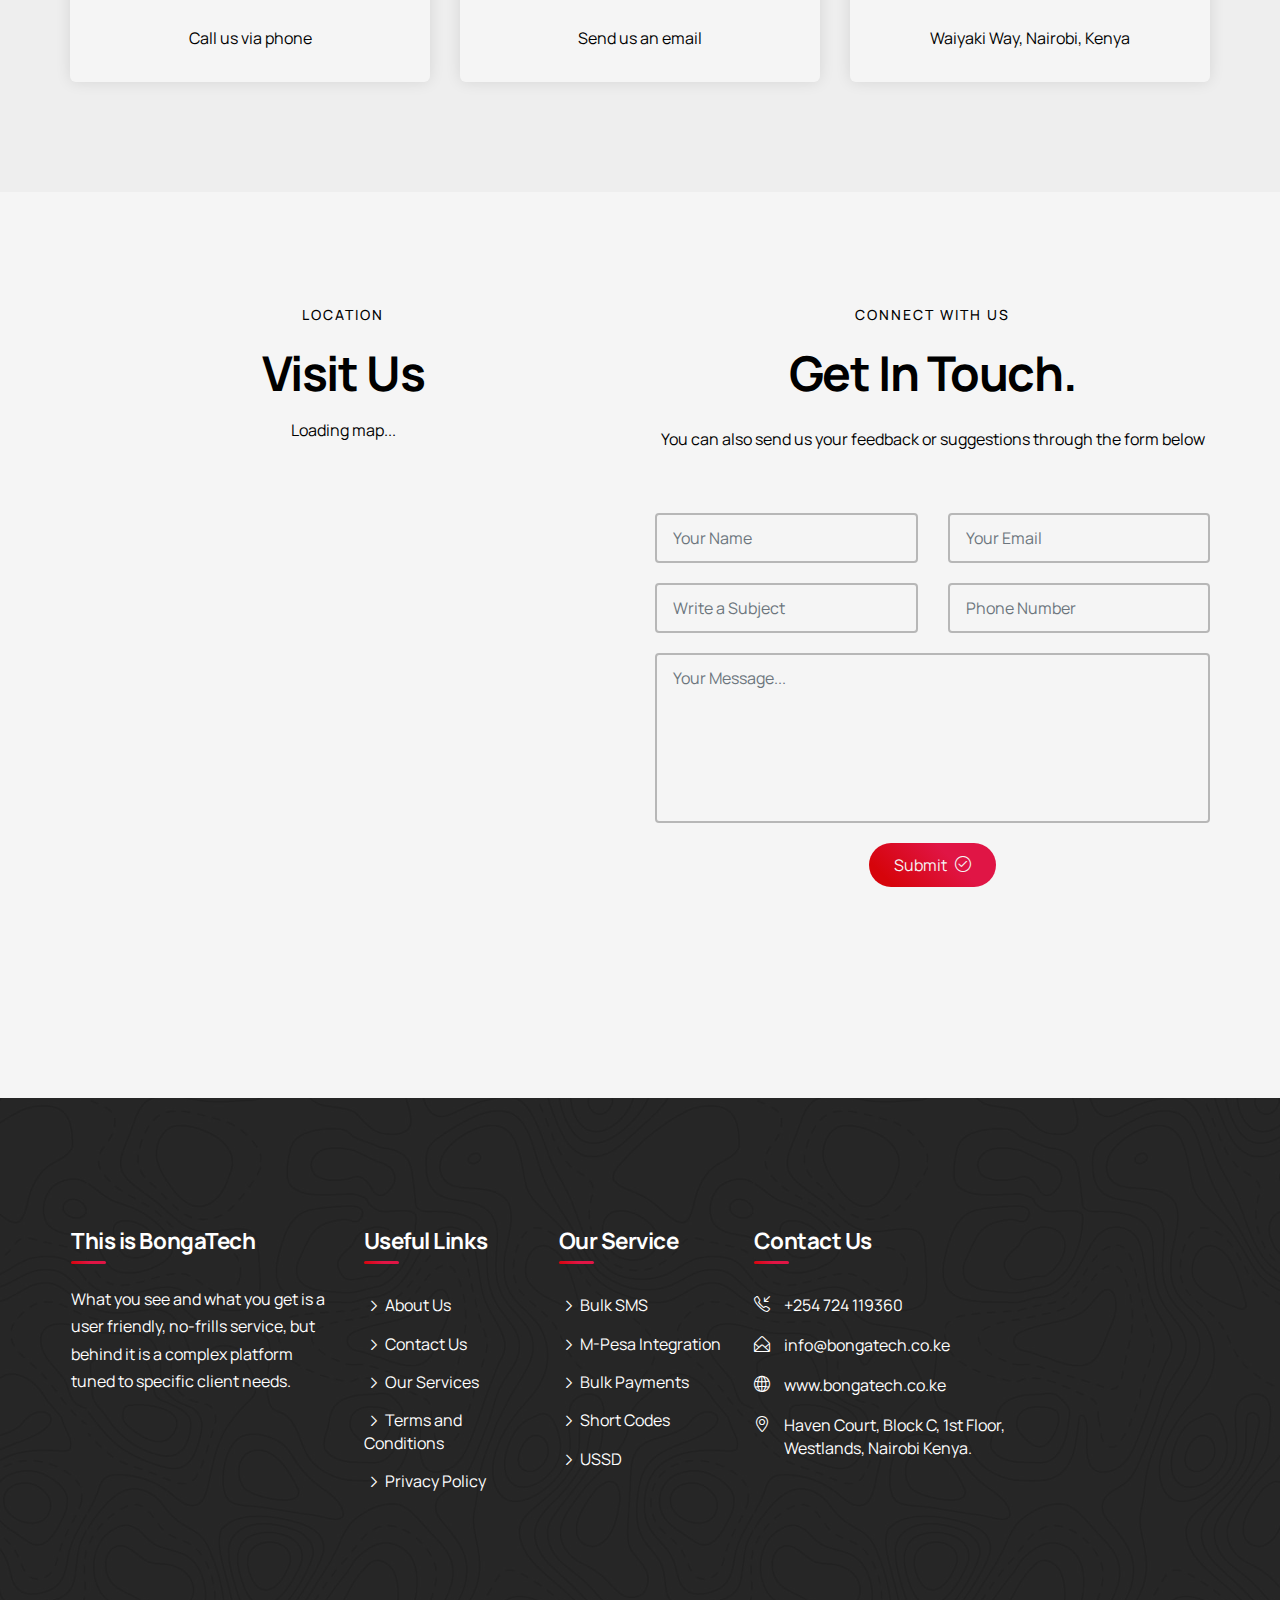
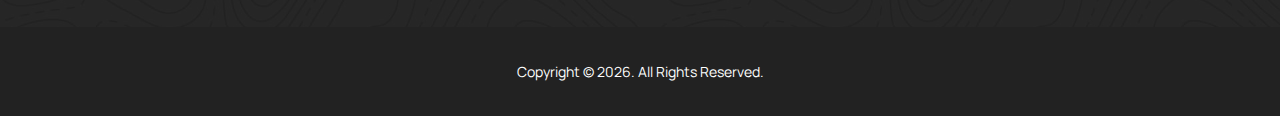
==== commit f8b013e8: "FIX: Modal footer corrections" ====
--- a/index.html
+++ b/index.html
@@ -416,7 +416,7 @@
           <div class="modal-footer">
             <a href="bulk-sms.html" data-aos="" data-aos-delay="1200"
               onclick="window.location.href='mpesa-integration.html'"
-              class="smooth-anchor ml-auto mr-auto ml-md-auto mt-auto btn primary-button">Visit Bulk SMS page<i
+              class="smooth-anchor ml-auto mr-auto ml-md-auto mt-auto btn primary-button">Visit M-Pesa Integration page<i
                 class="icon-arrow-right-circle"></i></a>
           </div>
         </div>
@@ -549,7 +549,7 @@
           </div>
           <div class="modal-footer">
             <a href="short-code.html" data-aos="" data-aos-delay="1200" onclick="window.location.href='short-code.html'"
-              class="smooth-anchor ml-auto mr-auto ml-md-auto mt-auto btn primary-button">Visit short-code page<i
+              class="smooth-anchor ml-auto mr-auto ml-md-auto mt-auto btn primary-button">Visit Short Code page<i
                 class="icon-arrow-right-circle"></i></a>
           </div>
         </div>
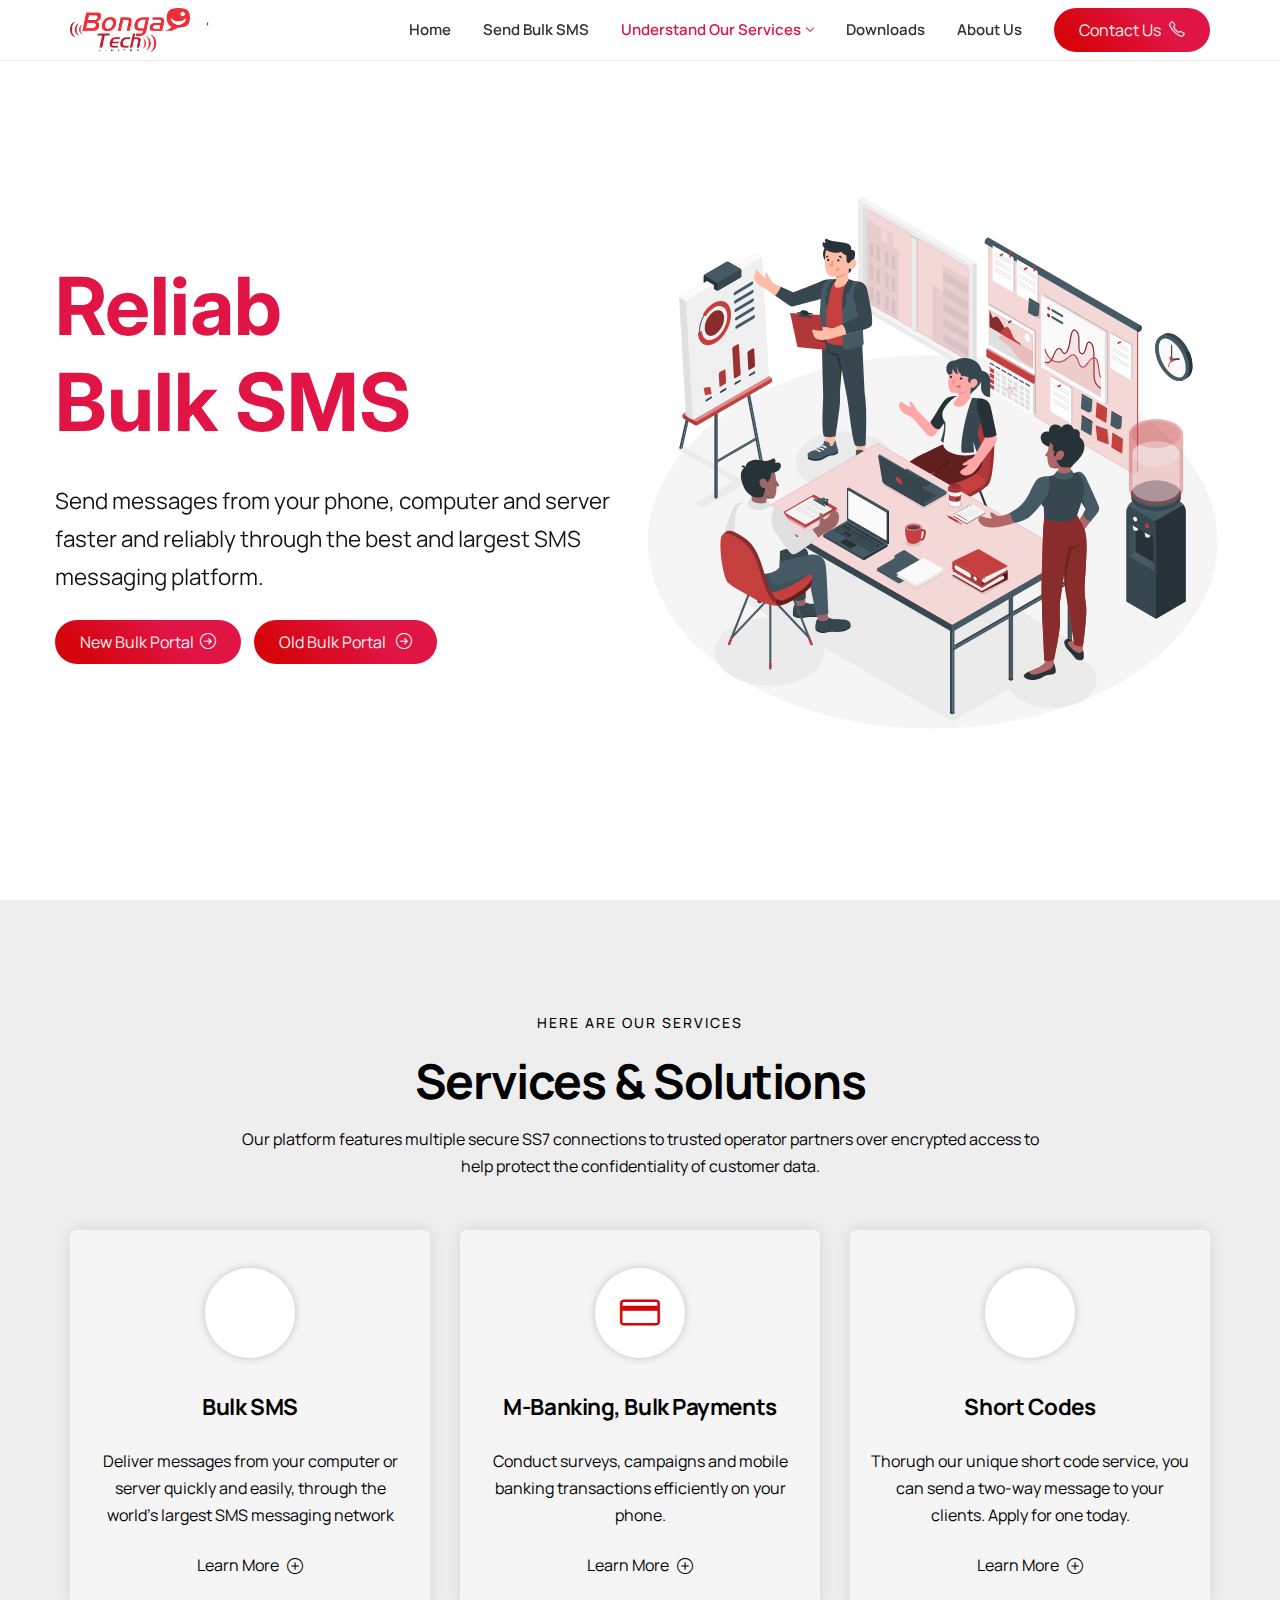
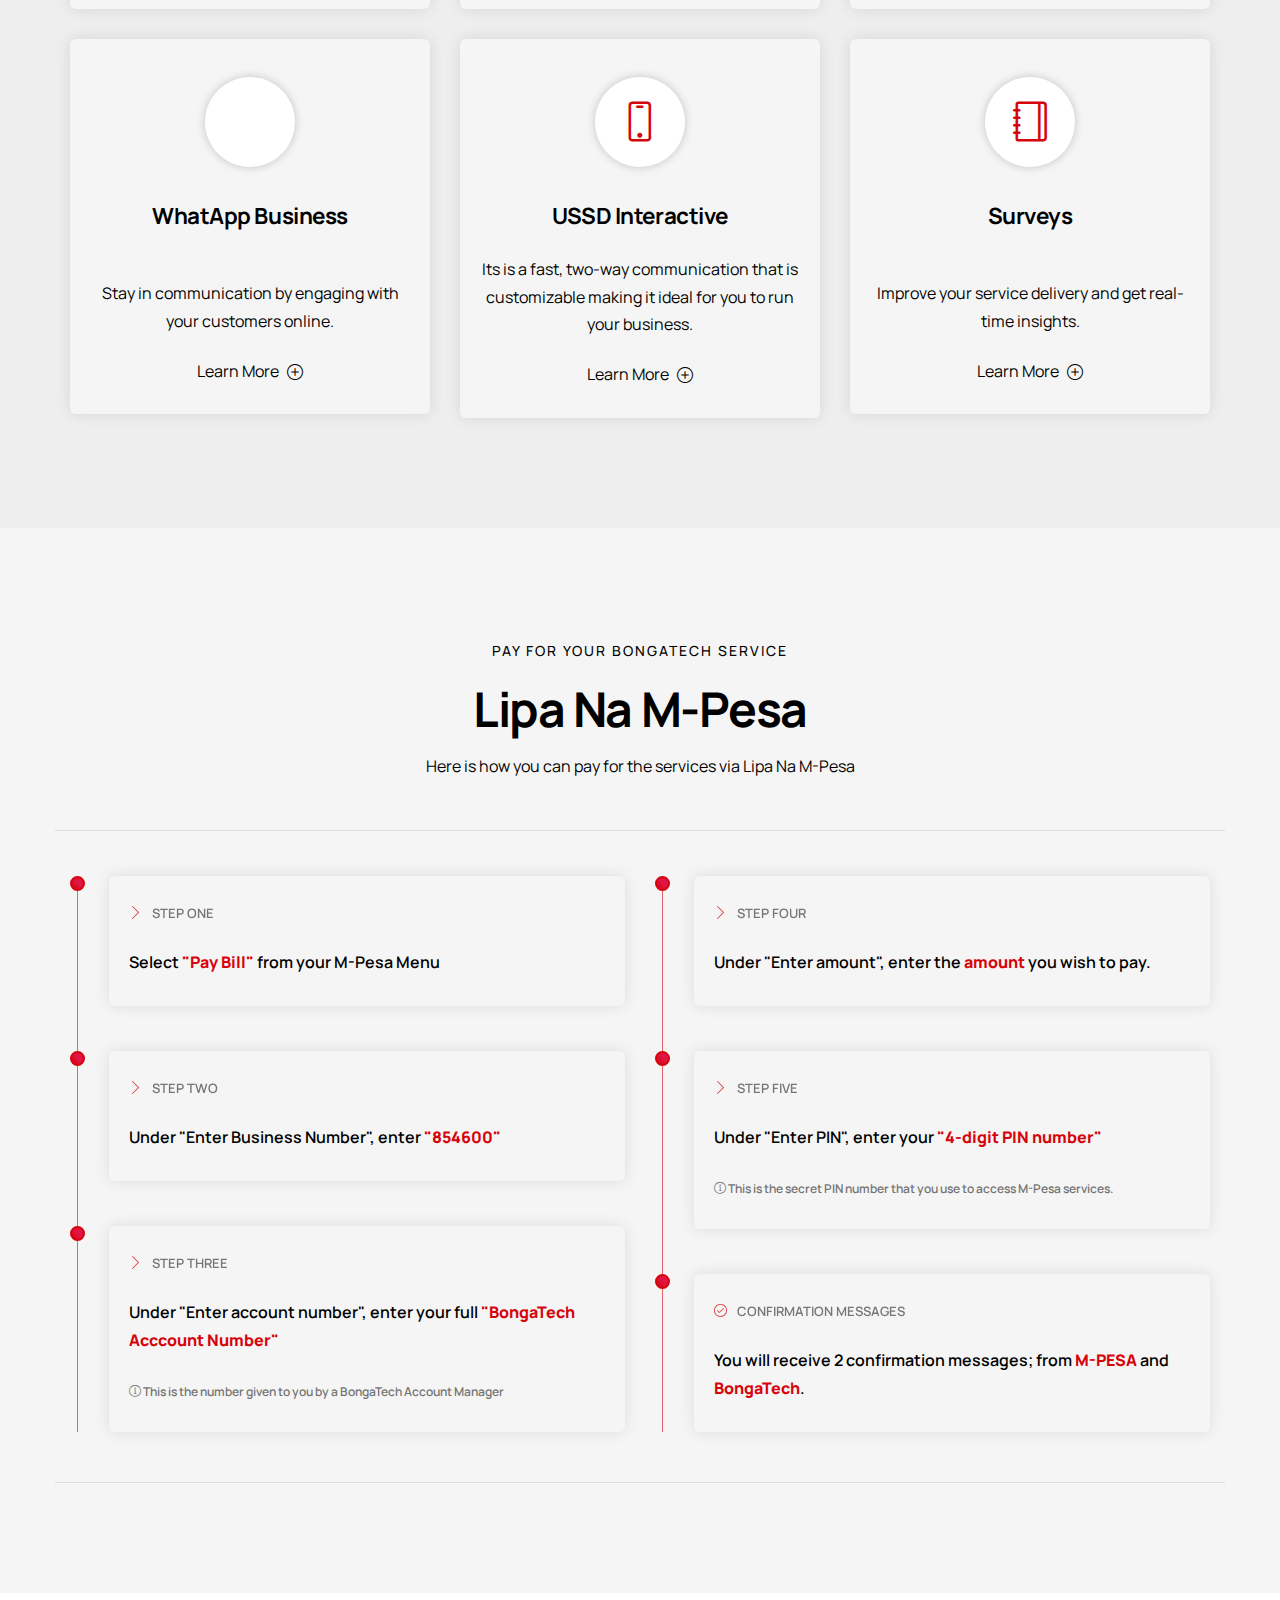
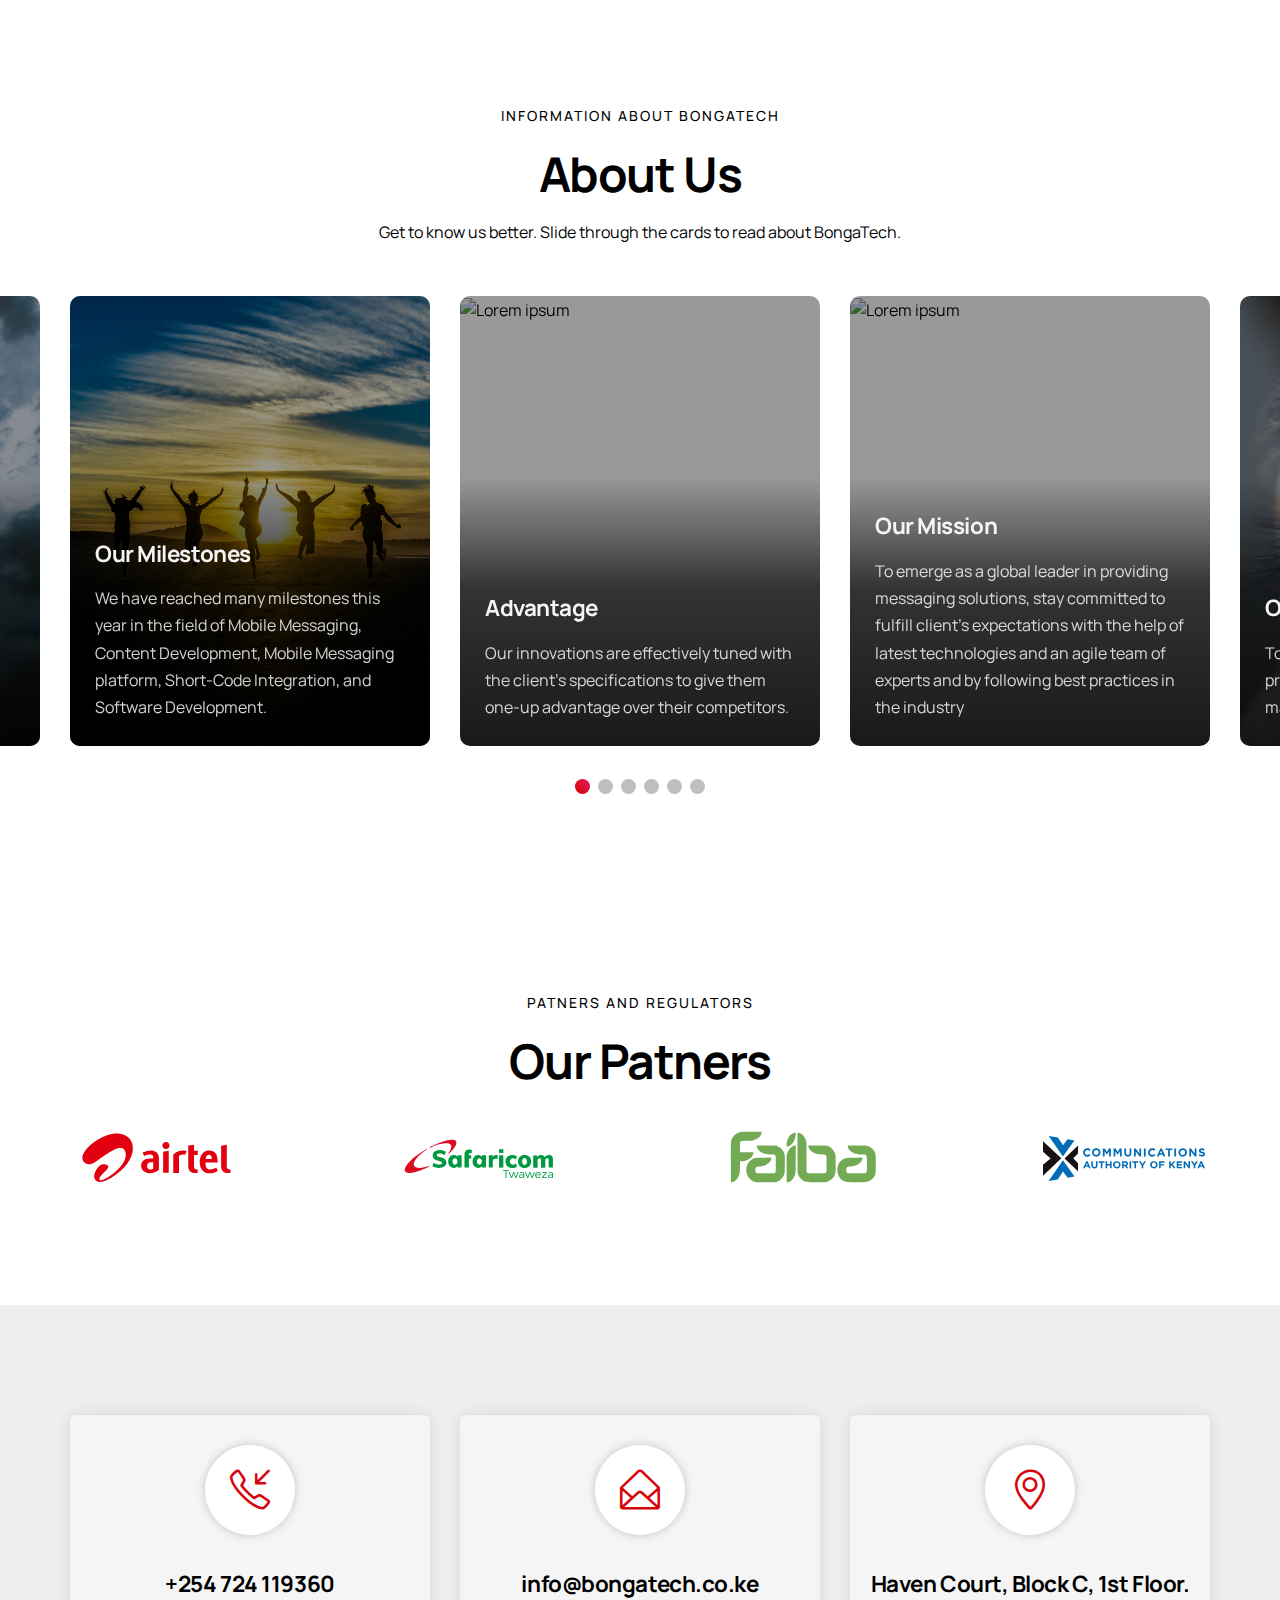
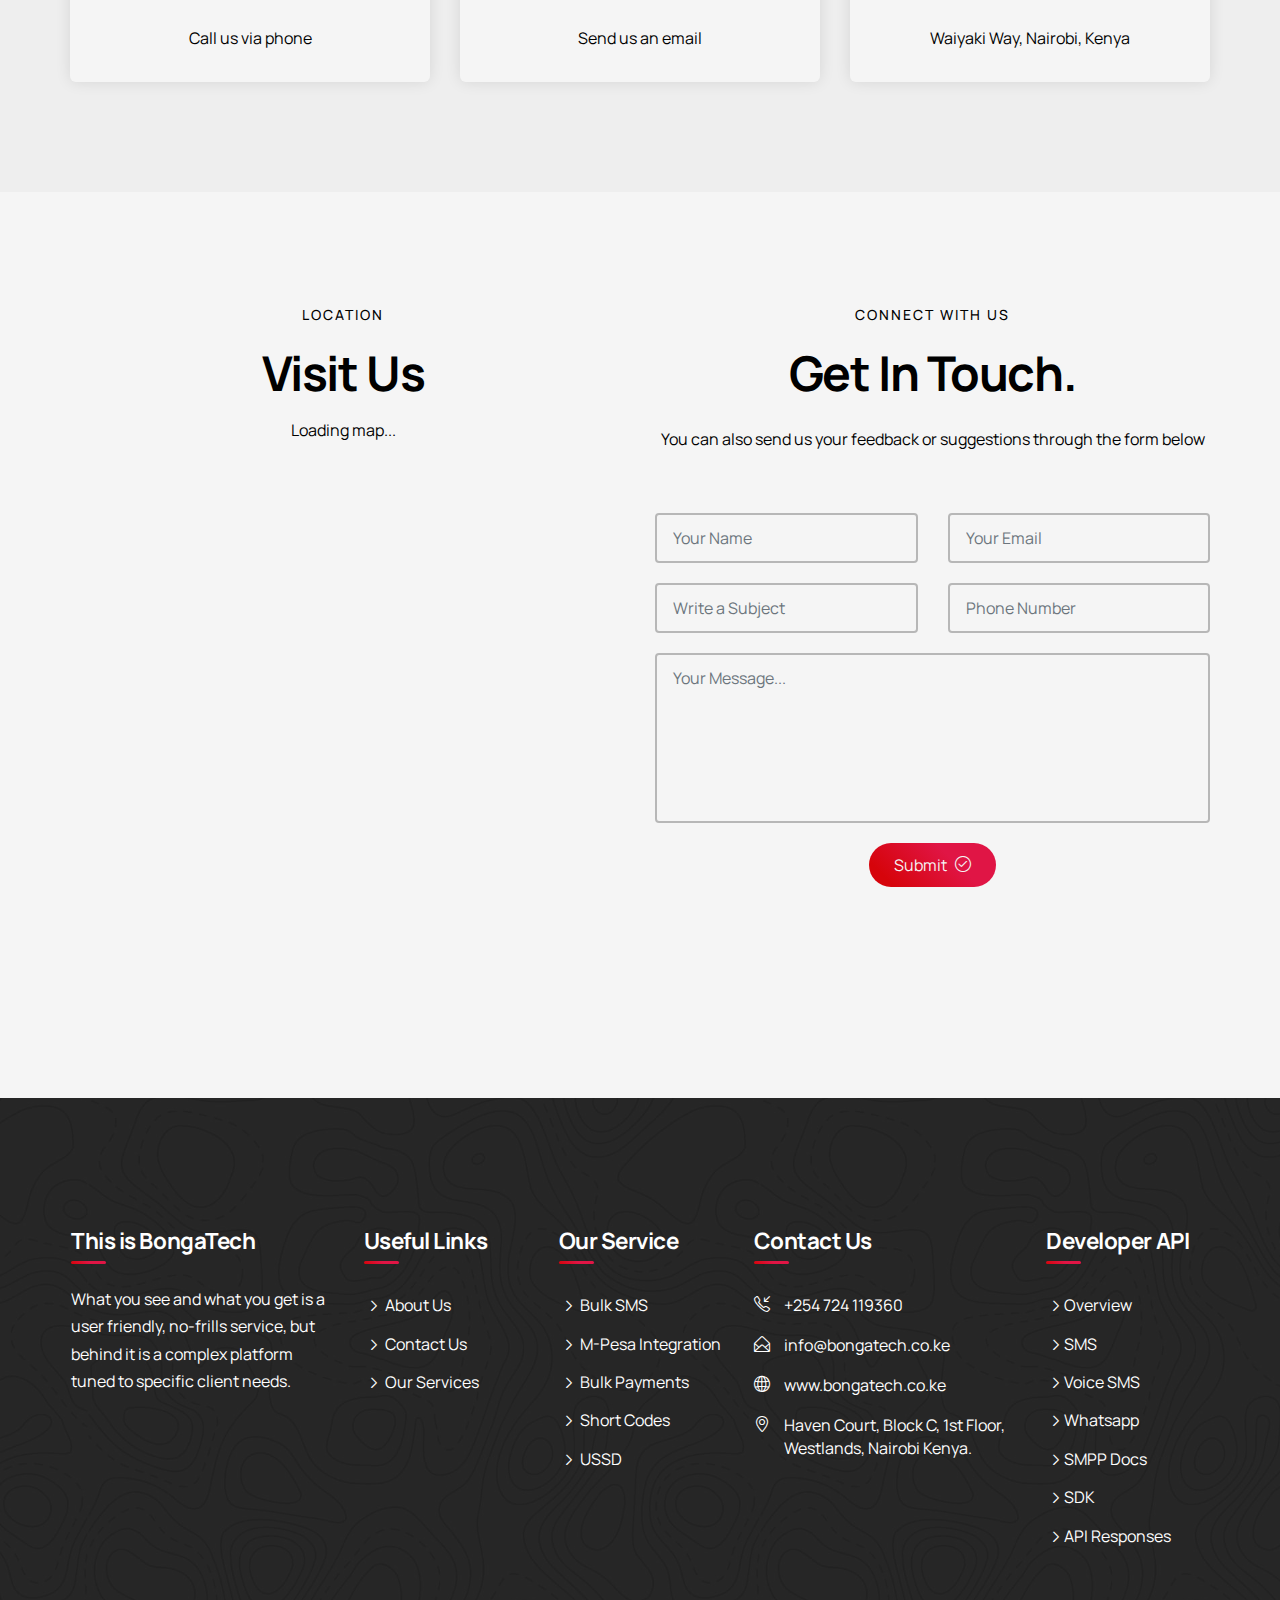
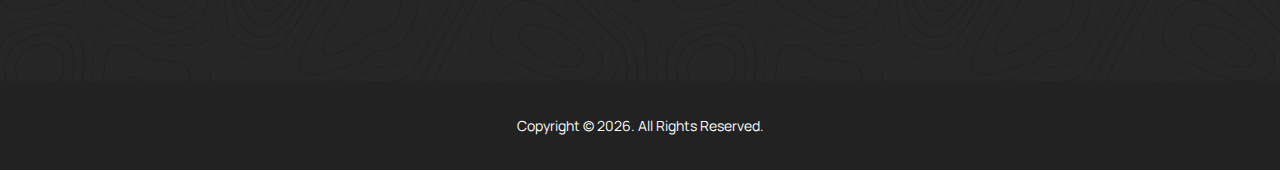
==== commit c34c6882: "FI" ====
--- a/index.html
+++ b/index.html
@@ -9,7 +9,16 @@
   <title>BongaTech</title>
 
   <!--Favicon-->
-  <link rel="shortcut icon" href="assets/images/favicon.png">
+  <link rel="icon" type='image/x-icon' href="/favicon.ico">
+  <link rel="apple-touch-icon" sizes="152x152" href="/assets/images/favicon/apple-touch-icon.png">
+<link rel="icon" type="image/png" sizes="32x32" href="/assets/images/favicon/favicon-32x32.png">
+<link rel="icon" type="image/png" sizes="16x16" href="/assets/images/favicon/favicon-16x16.png">
+<link rel="manifest" href="/assets/images/favicon/site.webmanifest">
+<link rel="mask-icon" href="/assets/images/favicon/safari-pinned-tab.svg" color="#d6040b">
+<link rel="shortcut icon" href="/assets/images/favicon/favicon.ico">
+<meta name="msapplication-TileColor" content="#ffffff">
+<meta name="msapplication-config" content="/assets/images/favicon/browserconfig.xml">
+<meta name="theme-color" content="#ffffff">
 
   <!--Stylesheet-->
   <link rel="stylesheet" href="assets/css/stylesheet-main.css">
@@ -95,26 +104,32 @@
 
           <li class="nav-item"><a href="#slider" class="nav-link smooth-anchor">Home</a></li>
 
-          <li class="nav-item"><a href="http://bulk.bongatech.com" target="_blank" onclick="parent.location='http://bulk.bongatech.com'; return false;" class="nav-link smooth-anchor">Send Bulk SMS</a></li>
+          <li class="nav-item"><a href="http://bulk.bongatech.com" target="_blank"
+              onclick="parent.location='http://bulk.bongatech.com'; return false;" class="nav-link smooth-anchor">Send
+              Bulk SMS</a></li>
 
           <li class="nav-item dropdown"><a href="#services" class="nav-link active">Understand Our Services<i
                 class="icon-arrow-down"></i></a>
             <ul class="dropdown-menu">
 
-              <li class="nav-item dropdown"> <a class="nav-link" href="bulk-sms.html"> Bulk SMS <i class="far fa-comment-dots"></i></a></li>
+              <li class="nav-item dropdown"> <a class="nav-link" href="bulk-sms.html"> Bulk SMS <i
+                    class="far fa-comment-dots"></i></a></li>
               <li class="nav-item dropdown"> <a class="nav-link" href="mpesa-integration.html"> M-Pesa Integration<i
                     class="icon-credit-card"></i></a> </li>
-              <li class="nav-item dropdown"> <a class="nav-link" href="short-code.html">Short Codes <i class="fas fa-list-ol"></i></a></li>
-              <li class="nav-item dropdown"> <a class="nav-link" href="whatsapp-business.html">Whatsspp Business<i class="fab fa-whatsapp"></i></a>
+              <li class="nav-item dropdown"> <a class="nav-link" href="short-code.html">Short Codes <i
+                    class="fas fa-list-ol"></i></a></li>
+              <li class="nav-item dropdown"> <a class="nav-link" href="whatsapp-business.html">Whatsspp Business<i
+                    class="fab fa-whatsapp"></i></a>
               </li>
               <li class="nav-item dropdown"> <a class="nav-link" href="ussd.html">USSD<i
                     class="icon-screen-smartphone"></i></a>
               </li>
+              <li class="nav-item dropdown"> <a class="nav-link" href="#" data-toggle="modal" data-target="#modalSurvey"
+                  onclick="scrollMagic()">Surveys<i class="icon-notebook"></i></a></li>
+
               <li class="nav-item dropdown"> <a class="nav-link" href="#" data-toggle="modal"
-                  data-target="#modalSurvey" onclick="scrollMagic()">Surveys<i class="icon-notebook"></i></a></li>
-      
-              <li class="nav-item dropdown"> <a class="nav-link" href="#" data-toggle="modal"
-                data-target="#modalLoyaltyPrograms" onclick="scrollMagic()">Loyalty Programs<i class="icon-badge"></i></a>
+                  data-target="#modalLoyaltyPrograms" onclick="scrollMagic()">Loyalty Programs<i
+                    class="icon-badge"></i></a>
               </li>
 
             </ul>
@@ -159,12 +174,14 @@
                     and server faster and reliably through the best and largest SMS messaging platform.
                   </p>
                   <div class="intro-btn-item">
-                    <a href="https://bulk.bongatech.co.ke/"  onclick="parent.location='http://bulk.bongatech.com'; return false;" data-aos="" data-aos-delay="1200"
-                      class="smooth-anchor ml-auto mr-auto ml-md-0 mt-4 btn primary-button">New Bulk Portal<i
-                        class="icon-arrow-right-circle"></i></a>
-                    <a href="https://bulk.bongatech.co.ke/login"  onclick="parent.location='http://bulk.bizsms.co.ke'; return false;" data-aos="" data-aos-delay="1200"
-                      class="smooth-anchor ml-auto mr-auto ml-md-0 mt-4 btn primary-button">Old Bulk Portal <i
-                        class="icon-arrow-right-circle"></i></a>
+                    <a href="https://bulk.bongatech.co.ke/"
+                      onclick="parent.location='http://bulk.bongatech.com'; return false;" data-aos=""
+                      data-aos-delay="1200" class="smooth-anchor ml-auto mr-auto ml-md-0 mt-4 btn primary-button">New
+                      Bulk Portal<i class="icon-arrow-right-circle"></i></a>
+                    <a href="https://bulk.bongatech.co.ke/login"
+                      onclick="parent.location='http://bulk.bizsms.co.ke'; return false;" data-aos=""
+                      data-aos-delay="1200" class="smooth-anchor ml-auto mr-auto ml-md-0 mt-4 btn primary-button">Old
+                      Bulk Portal <i class="icon-arrow-right-circle"></i></a>
                   </div>
                 </div>
               </div>
@@ -238,7 +255,7 @@
             </p>
             <a href="" data-toggle="modal" data-target="#modalWhatsAppBusiness" onclick="scrollMagic()"><span>Learn
                 More</span>
-                <i class="btn-icon icon-plus"></i></a>
+              <i class="btn-icon icon-plus"></i></a>
           </div>
         </div>
         <div class="col-12 col-lg-4 col-sm-6 col-xs-12 item">
@@ -416,8 +433,8 @@
           <div class="modal-footer">
             <a href="bulk-sms.html" data-aos="" data-aos-delay="1200"
               onclick="window.location.href='mpesa-integration.html'"
-              class="smooth-anchor ml-auto mr-auto ml-md-auto mt-auto btn primary-button">Visit M-Pesa Integration page<i
-                class="icon-arrow-right-circle"></i></a>
+              class="smooth-anchor ml-auto mr-auto ml-md-auto mt-auto btn primary-button">Visit M-Pesa Integration
+              page<i class="icon-arrow-right-circle"></i></a>
           </div>
         </div>
       </div>
@@ -1264,22 +1281,28 @@
             <h4>Useful Links</h4>
             <ul class="navbar-nav fb-nav-link">
               <li class="nav-item"><a href="#about" class="nav-link"><i class="icon-arrow-right"></i> About Us</a></li>
-              <li class="nav-item"><a href="#contact" class="nav-link"><i class="icon-arrow-right"></i> Contact Us</a></li>
-              <li class="nav-item"><a href="#services" class="nav-link"><i class="icon-arrow-right"></i> Our Services</a></li>
-              <li class="nav-item"><a href="#" class="nav-link"><i class="icon-arrow-right"></i> Terms and
+              <li class="nav-item"><a href="#contact" class="nav-link"><i class="icon-arrow-right"></i> Contact Us</a>
+              </li>
+              <li class="nav-item"><a href="#services" class="nav-link"><i class="icon-arrow-right"></i> Our
+                  Services</a></li>
+              <!-- <li class="nav-item"><a href="#" class="nav-link"><i class="icon-arrow-right"></i> Terms and
                   Conditions</a>
               </li>
-              <li class="nav-item"><a href="#" class="nav-link"><i class="icon-arrow-right"></i> Privacy Policy</a></li>
+              <li class="nav-item"><a href="#" class="nav-link"><i class="icon-arrow-right"></i> Privacy Policy</a></li> -->
             </ul>
           </div>
           <div class="col-12 col-lg-2 col-sm-6 col-xs-6 p-3 text-left">
             <h4>Our Service</h4>
             <ul class="navbar-nav fb-nav-link">
-              <li class="nav-item"><a href="bulk-sms.html" class="nav-link"><i class="icon-arrow-right"></i> Bulk SMS</a></li>
-              <li class="nav-item"><a href="mpesa-integration.html" class="nav-link"><i class="icon-arrow-right"></i> M-Pesa Integration</a>
+              <li class="nav-item"><a href="bulk-sms.html" class="nav-link"><i class="icon-arrow-right"></i> Bulk
+                  SMS</a></li>
+              <li class="nav-item"><a href="mpesa-integration.html" class="nav-link"><i class="icon-arrow-right"></i>
+                  M-Pesa Integration</a>
               </li>
-              <li class="nav-item"><a href="mpesa-integration.html" class="nav-link"><i class="icon-arrow-right"></i> Bulk Payments</a></li>
-              <li class="nav-item"><a href="short-code.html" class="nav-link"><i class="icon-arrow-right"></i> Short Codes</a></li>
+              <li class="nav-item"><a href="mpesa-integration.html" class="nav-link"><i class="icon-arrow-right"></i>
+                  Bulk Payments</a></li>
+              <li class="nav-item"><a href="short-code.html" class="nav-link"><i class="icon-arrow-right"></i> Short
+                  Codes</a></li>
               <!-- <li class="nav-item"><a href="" class="nav-link"><i class="icon-arrow-right"></i> SMS Integration</a>
               </li> -->
               <li class="nav-item"><a href="ussd.html" class="nav-link"><i class="icon-arrow-right"></i> USSD</a></li>
@@ -1301,6 +1324,25 @@
               <li class="nav-item"><a href="#" class="nav-link"><i class="icon-location-pin mr-2"></i> Haven Court,
                   Block C, 1st Floor,
                   Westlands, Nairobi Kenya.</a></li>
+            </ul>
+          </div>
+          <div class="col-12 col-lg-2 col-sm-6 col-xs-6 p-3 text-left">
+            <h4>Developer API</h4>
+            <ul class="navbar-nav fb-nav-link">
+              <li class="nav-item"><a href="https://bulk.bongatech.co.ke/docs/1.0/overview" class="nav-link">
+                  <i class="icon-arrow-right"></i>Overview</a></li>
+              <li class="nav-item"><a href="https://bulk.bongatech.co.ke/docs/1.0/send-sms" class="nav-link">
+                  <i class="icon-arrow-right"></i>SMS</a></li>
+              <li class="nav-item"><a href="https://bulk.bongatech.co.ke/docs/1.0/send-voice-sms" class="nav-link">
+                  <i class="icon-arrow-right"></i>Voice SMS</a></li>
+              <li class="nav-item"><a href="https://bulk.bongatech.co.ke/docs/1.0/whatsapp/overview" class="nav-link">
+                  <i class="icon-arrow-right"></i>Whatsapp</a></li>
+              <li class="nav-item"><a href="https://bulk.bongatech.co.ke/docs/1.0/smpp-docs" class="nav-link">
+                  <i class="icon-arrow-right"></i>SMPP Docs</a></li>
+              <li class="nav-item"><a href="https://bulk.bongatech.co.ke/docs/1.0/sdk" class="nav-link">
+                  <i class="icon-arrow-right"></i>SDK</a></li>
+              <li class="nav-item"><a href="https://bulk.bongatech.co.ke/docs/1.0/responses" class="nav-link">
+                  <i class="icon-arrow-right"></i>API Responses</a></li>
             </ul>
           </div>
         </div>
@@ -1400,10 +1442,8 @@
   <script src="assets/js/slider.min.js"></script>
   <script src="assets/js/gallery.min.js"></script>
   <script src="assets/js/animation.min.js"></script>
-  <script src="assets/js/particles.min.js"></script>
   <script src="assets/js/typed.js"></script>
   <script src="assets/js/custom_script.js"></script>
-  <script src="assets/js/scroll.js"></script>
   <script>
     var typed = new Typed('.typed-words', {
       strings: ["Reliable", "Secure", "Flexible", "Innovative"],
